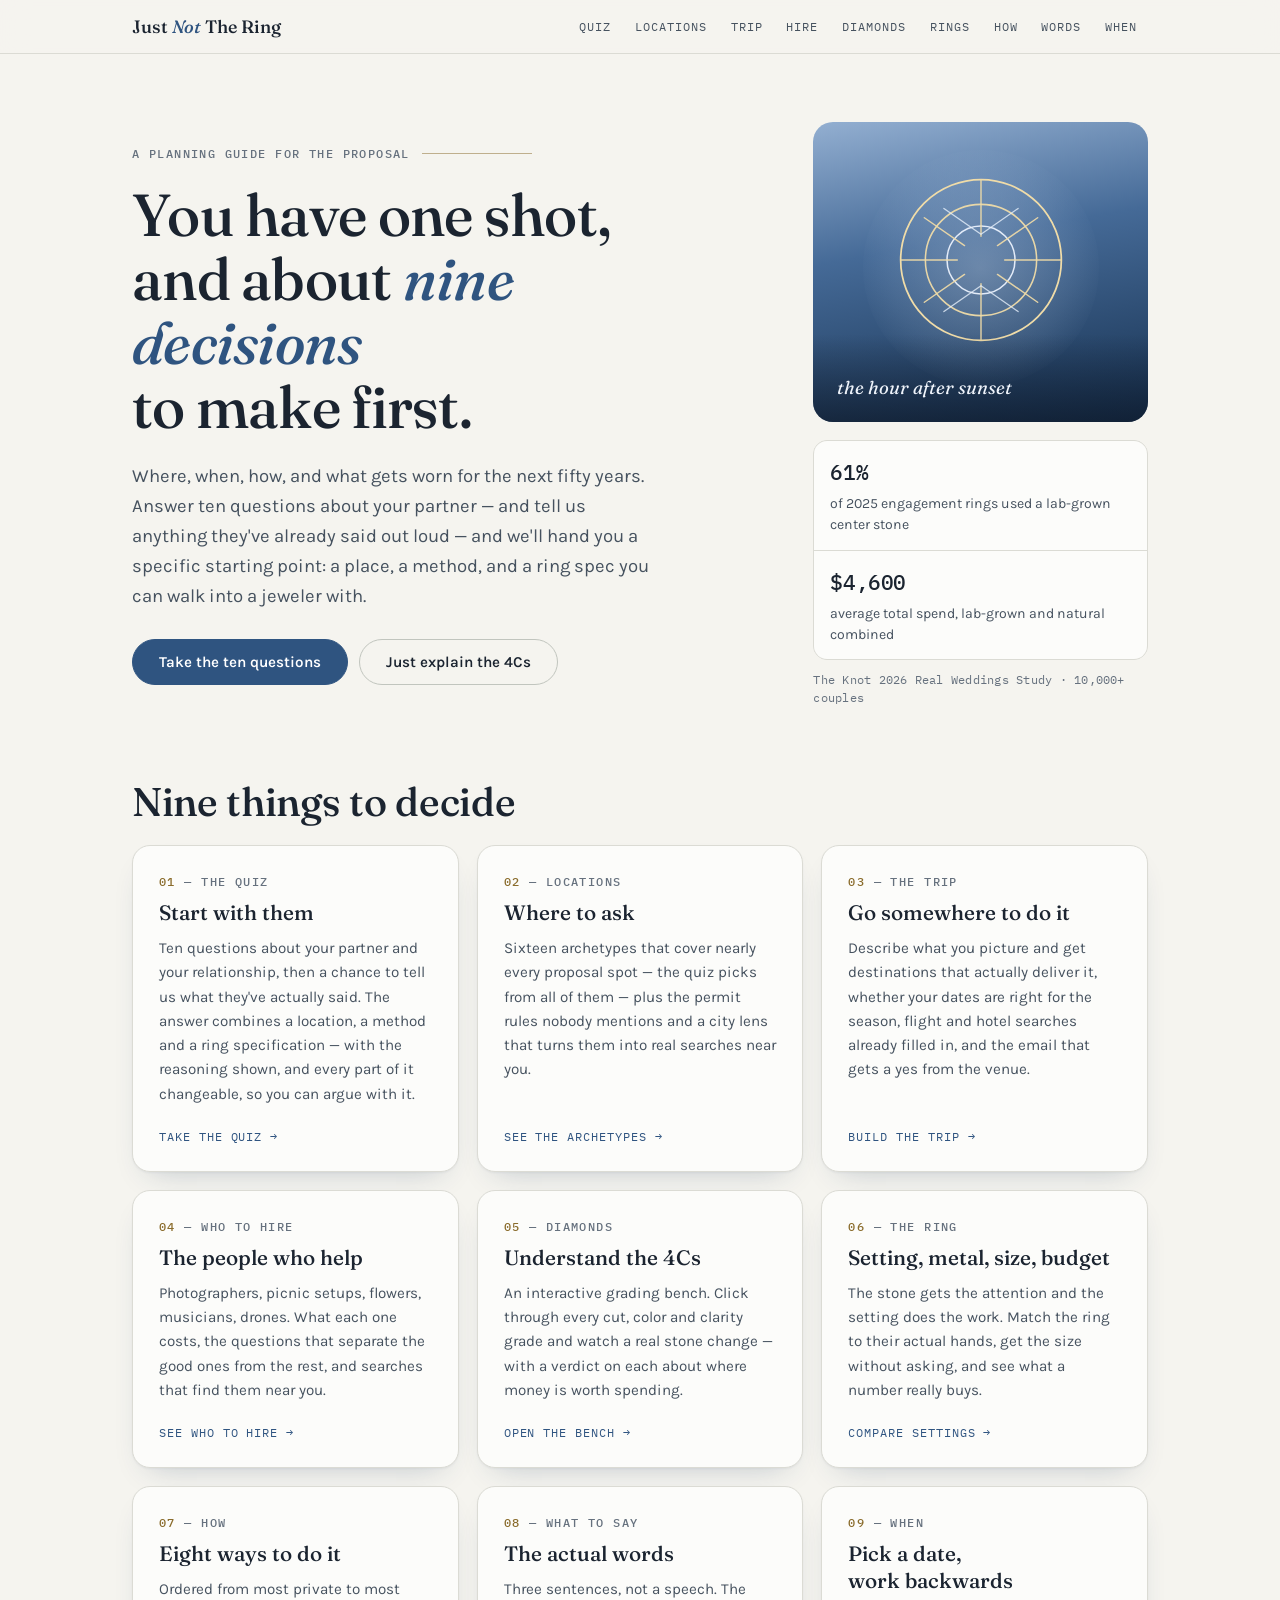
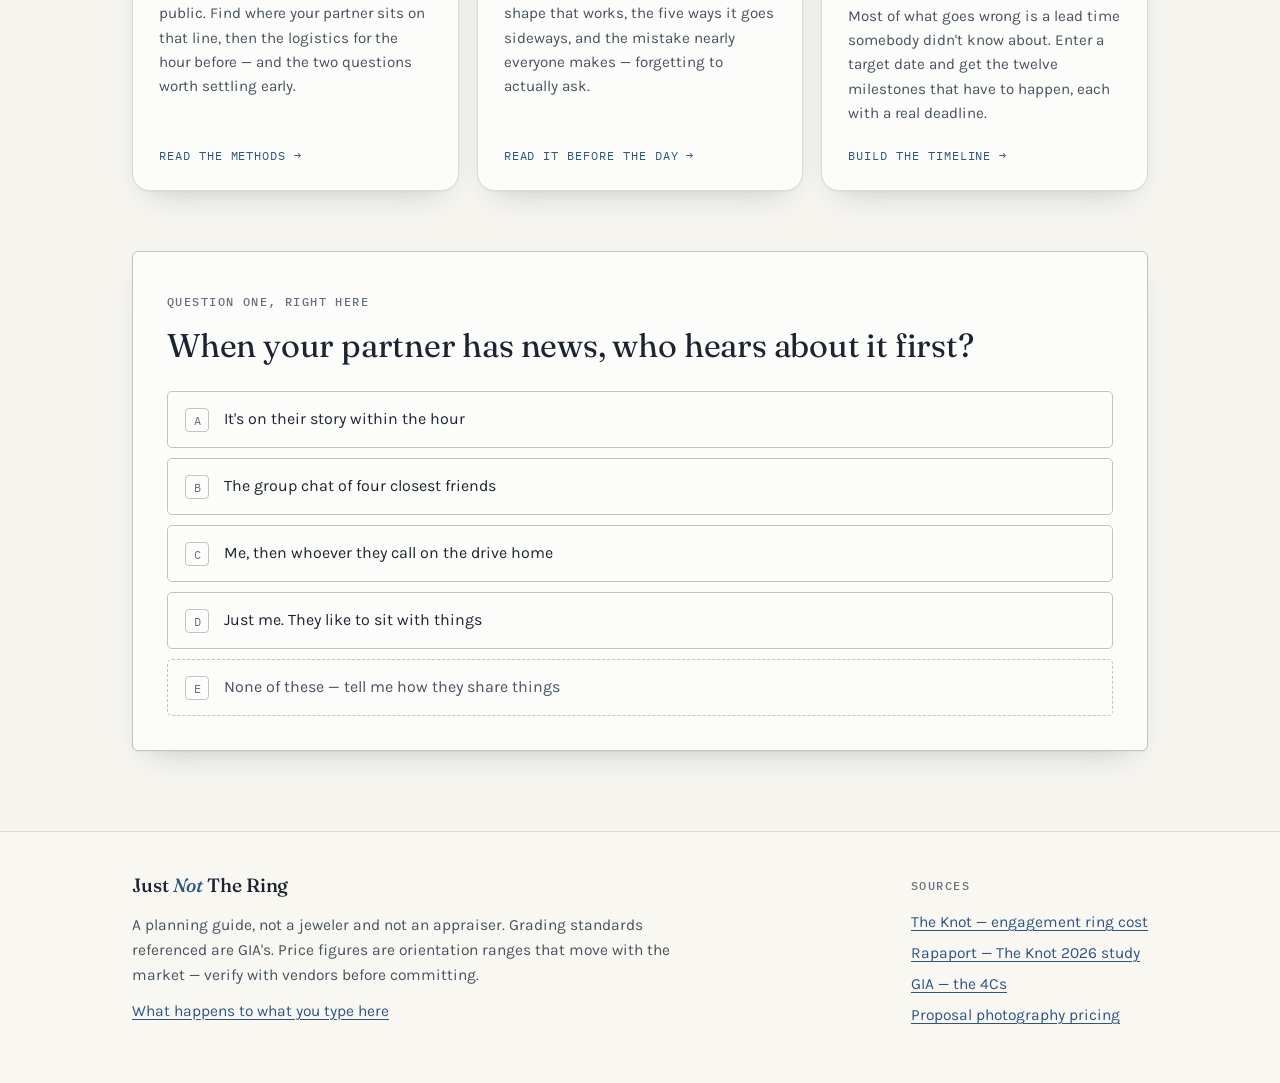
==== public/index.html @ 8a78bd2d "Stone picker: add a natural diamond, and group the three diamonds together Someone whose partner ask" ====
<!doctype html>
<html lang="en">
<head>
<meta charset="utf-8">
<meta name="viewport" content="width=device-width, initial-scale=1, viewport-fit=cover">
<meta name="description" content="A planning guide for the proposal: a relationship quiz that recommends a location, a method and a ring spec, plus interactive guides to the 4Cs, settings, budget and timing.">
<title>Just Not The Ring</title>
<link rel="preconnect" href="https://fonts.googleapis.com">
<link rel="preconnect" href="https://fonts.gstatic.com" crossorigin>
<link rel="stylesheet" href="https://fonts.googleapis.com/css2?family=Fraunces:ital,opsz,wght@0,9..144,400;0,9..144,500;0,9..144,600;1,9..144,400;1,9..144,500&family=Karla:wght@300;400;500;600;700&family=IBM+Plex+Mono:wght@400;500&display=swap">
<style>
/* ---- document reset (supplied by the host when embedded; explicit when self-hosted) ---- */
:root{
  color-scheme: light dark;
  padding-top: env(safe-area-inset-top, 0px);
  padding-bottom: env(safe-area-inset-bottom, 0px);
}
img{max-width:100%}

/* ============ TOKENS ============ */
:root{
  --bg:#F5F4EF;
  --surface:#FCFCFA;
  --surface-2:#F8F7F2;
  --surface-3:#E7E9E4;
  --ink:#1B2430;
  --ink-2:#46525F;
  --ink-3:#66717E;
  --line:#DBDBD4;
  --line-2:#C1C5BE;
  --accent:#2F5480;
  --accent-ink:#1E3A5F;
  --accent-deep:#1E3A5F;
  --accent-soft:#E5EBF3;
  --gold:#8A6C2C;
  --gold-soft:#F3EEE1;
  --good:#2F6B47;
  --warn:#7D5210;
  --crit:#8A2F2A;
  --shadow:0 1px 2px rgba(30,58,95,.05), 0 14px 30px -18px rgba(30,58,95,.30);
  --shadow-lift:0 2px 5px rgba(30,58,95,.07), 0 22px 46px -22px rgba(30,58,95,.38);
  --display:"Fraunces", Georgia, "Times New Roman", serif;
  --body:"Karla", "Helvetica Neue", Arial, sans-serif;
  --mono:"IBM Plex Mono", "SFMono-Regular", Menlo, monospace;
}
@media (prefers-color-scheme: dark){
  :root:not([data-theme="light"]){
    --bg:#101823;
    --surface:#18222F;
    --surface-2:#1E2937;
    --surface-3:#283545;
    --ink:#EDF2F8;
    --ink-2:#BAC7D6;
    --ink-3:#93A1B1;
    --line:#2C3949;
    --line-2:#3C4C5F;
    --accent:#8FB3DF;
    --accent-ink:#C6D8EF;
    --accent-deep:#A6C4E8;
    --accent-soft:#1B2A3A;
    --gold:#DCC07C;
    --gold-soft:#2A2617;
    --good:#7CC69C;
    --warn:#DCAE5F;
    --crit:#E68880;
    --shadow:0 1px 2px rgba(0,0,0,.45), 0 12px 30px -16px rgba(0,0,0,.75);
    --shadow-lift:0 2px 6px rgba(0,0,0,.5), 0 22px 50px -22px rgba(0,0,0,.85);
  }
}
:root[data-theme="dark"]{
  --bg:#101823;
  --surface:#18222F;
  --surface-2:#1E2937;
  --surface-3:#283545;
  --ink:#EDF2F8;
  --ink-2:#BAC7D6;
  --ink-3:#93A1B1;
  --line:#2C3949;
  --line-2:#3C4C5F;
  --accent:#8FB3DF;
  --accent-ink:#C6D8EF;
  --accent-deep:#A6C4E8;
  --accent-soft:#1B2A3A;
  --gold:#DCC07C;
  --gold-soft:#2A2617;
  --good:#7CC69C;
  --warn:#DCAE5F;
  --crit:#E68880;
  --shadow:0 1px 2px rgba(0,0,0,.45), 0 12px 30px -16px rgba(0,0,0,.75);
  --shadow-lift:0 2px 6px rgba(0,0,0,.5), 0 22px 50px -22px rgba(0,0,0,.85);
}

/* ============ BASE ============ */
*{box-sizing:border-box}
[hidden]{display:none!important}
body{
  background:var(--bg);color:var(--ink);
  font-family:var(--body);font-size:17px;line-height:1.65;margin:0;
  -webkit-font-smoothing:antialiased;
}
.wrap{max-width:1060px;margin-inline:auto;padding-inline:22px}

h1,h2,h3,h4{margin:0;text-wrap:balance;font-family:var(--display);font-weight:500;color:var(--ink)}
h1{font-size:clamp(2.3rem,5.6vw,3.7rem);line-height:1.08;letter-spacing:-.012em}
h2{font-size:clamp(1.8rem,3.8vw,2.5rem);line-height:1.14;letter-spacing:-.008em}
h3{font-size:clamp(1.2rem,2.2vw,1.42rem);line-height:1.28}
h4{font-family:var(--body);font-size:1.02rem;font-weight:600;line-height:1.4;letter-spacing:0}
p{margin:0}
a{color:var(--accent);text-underline-offset:3px}
:focus-visible{outline:2px solid var(--accent);outline-offset:3px;border-radius:3px}
b,strong{font-weight:600;color:var(--ink)}

.eyebrow{
  font-family:var(--mono);font-size:.74rem;text-transform:uppercase;
  letter-spacing:.12em;color:var(--ink-3);font-weight:500;
}
.eyebrow .n{color:var(--gold)}
.lede{font-size:1.16rem;color:var(--ink-2);line-height:1.62}
.small{font-size:.97rem;color:var(--ink-2);line-height:1.62}
.tiny{font-family:var(--mono);font-size:.75rem;color:var(--ink-3);letter-spacing:.02em;line-height:1.5}
.num{font-family:var(--mono);font-variant-numeric:tabular-nums}

/* ============ TOP BAR ============ */
#topbar{
  position:sticky;top:env(safe-area-inset-top,0px);z-index:50;
  background:color-mix(in srgb, var(--bg) 92%, transparent);
  backdrop-filter:blur(14px);border-bottom:1px solid var(--line);
}
.bar-inner{max-width:1060px;margin-inline:auto;padding:11px 22px;display:flex;align-items:center;gap:20px}
.mark{
  font-family:var(--display);font-size:1.12rem;font-weight:500;letter-spacing:-.005em;
  white-space:nowrap;text-decoration:none;color:var(--ink);background:none;border:0;
  cursor:pointer;padding:4px 0;flex:none;
}
.mark em{font-style:italic;color:var(--accent)}
.bar-nav{display:flex;gap:2px;margin-left:auto;min-width:0;overflow-x:auto;scrollbar-width:none;-webkit-overflow-scrolling:touch}
.bar-nav::-webkit-scrollbar{display:none}
.bar-nav button{
  font-family:var(--mono);font-size:.74rem;letter-spacing:.08em;text-transform:uppercase;
  color:var(--ink-2);background:none;border:0;cursor:pointer;padding:8px 11px;border-radius:4px;
  white-space:nowrap;
}
.bar-nav button:hover{color:var(--ink);background:var(--surface-3)}
.bar-nav button[aria-current="page"]{color:var(--accent);background:var(--accent-soft);font-weight:500}

.menu-btn{
  display:none;align-items:center;gap:9px;margin-left:auto;font:inherit;font-size:.9rem;font-weight:600;
  color:var(--ink);background:var(--surface);border:1px solid var(--line-2);border-radius:999px;
  padding:9px 16px;cursor:pointer;min-height:44px;
}
.menu-btn:hover{border-color:var(--accent);color:var(--accent-ink)}
.nav-panel{
  display:none;border-top:1px solid var(--line);background:var(--bg);
  padding:8px 14px 16px;max-width:1060px;margin-inline:auto;
}
.nav-panel button{
  display:flex;align-items:center;gap:14px;width:100%;min-height:50px;text-align:left;
  font:inherit;font-size:1.02rem;font-weight:500;color:var(--ink);background:none;border:0;
  border-bottom:1px solid var(--line);padding:6px 4px;cursor:pointer;
}
.nav-panel button:last-child{border-bottom:0}
.nav-panel button:hover{color:var(--accent-ink)}
.nav-panel button[aria-current="page"]{color:var(--accent)}
.nav-panel .np-n{font-family:var(--mono);font-size:.76rem;color:var(--gold);width:24px;flex:none}
@media (max-width:900px){
  .bar-nav{display:none}
  .menu-btn{display:inline-flex}
  .nav-panel{display:block}
}

/* ============ VIEWS ============ */
.view{padding-block:clamp(38px,6vw,68px) clamp(46px,7vw,80px);animation:fade .26s ease-out}
@keyframes fade{from{opacity:0;transform:translateY(6px)}to{opacity:1;transform:none}}
.view-head{max-width:64ch;margin-bottom:34px}
.view-head h2{margin-top:12px}
.view-head .lede{margin-top:16px}
.view-foot{
  margin-top:clamp(40px,6vw,64px);padding-top:26px;border-top:1px solid var(--line);
  display:flex;flex-wrap:wrap;gap:12px;align-items:center;
}
.view-foot .spacer{flex:1}

/* ============ BUTTONS ============ */
.btn{
  font-family:var(--body);font-size:.95rem;font-weight:600;
  padding:13px 26px;border-radius:999px;border:1px solid var(--accent);
  background:var(--accent);color:#fff;cursor:pointer;text-decoration:none;
  display:inline-flex;align-items:center;gap:9px;transition:background .15s,border-color .15s;
}
@media (prefers-color-scheme: dark){:root:not([data-theme="light"]) .btn:not(.ghost){color:#0E141B}}
:root[data-theme="dark"] .btn:not(.ghost){color:#0E141B}
.btn:hover{background:var(--accent-deep);border-color:var(--accent-deep)}
.btn.ghost{background:transparent;color:var(--ink);border-color:var(--line-2)}
.btn.ghost:hover{background:var(--surface);border-color:var(--ink-3)}
.btn[disabled]{opacity:.42;cursor:not-allowed}
.linkbtn{background:none;border:0;font:inherit;font-size:.95rem;color:var(--ink-3);cursor:pointer;padding:6px 2px}
.linkbtn:hover{color:var(--ink)}
.field{
  font:inherit;font-size:1rem;padding:12px 14px;border:1px solid var(--line-2);
  border-radius:4px;background:var(--surface);color:var(--ink);width:100%;
}
.field::placeholder{color:var(--ink-3)}

/* ============ HOME ============ */
.hero-grid{display:grid;grid-template-columns:1.3fr .7fr;gap:clamp(30px,5vw,60px);align-items:center}
.hero-kicker{display:flex;align-items:center;gap:12px;margin-bottom:20px}
.hero-kicker .rule{height:1px;flex:1;background:var(--gold);opacity:.5;max-width:110px}
h1 .it{font-style:italic;color:var(--accent)}
.hero-sub{margin-top:22px;max-width:48ch}
.hero-cta{display:flex;flex-wrap:wrap;gap:11px;margin-top:28px}
.skypanel{
  position:relative;height:300px;border-radius:20px;overflow:hidden;margin-bottom:18px;
  background:linear-gradient(170deg,#93AFD1 0%,#456A97 40%,#16304F 100%);
  display:flex;align-items:center;justify-content:center;
}
.skypanel svg{position:relative;width:206px;height:206px;margin-bottom:24px}
.skyglow{
  position:absolute;top:28px;left:50%;margin-left:-118px;width:236px;height:236px;border-radius:50%;
  background:radial-gradient(circle,rgba(238,245,255,.26) 0%,rgba(210,228,250,.09) 54%,rgba(210,228,250,0) 74%);
}
.skyveil{
  position:absolute;left:0;right:0;bottom:0;height:88px;
  background:linear-gradient(180deg,rgba(20,32,47,0) 0%,rgba(13,22,36,.58) 100%);
}
.skycap{
  position:absolute;left:24px;bottom:18px;font-family:var(--display);font-style:italic;
  font-size:1.16rem;color:#EEF3FA;
}
.stat-stack{display:grid;gap:1px;background:var(--line);border:1px solid var(--line);border-radius:14px;overflow:hidden}
.stat{background:var(--surface);padding:14px 16px}
.stat b{font-family:var(--mono);font-size:1.34rem;font-weight:500;display:block;letter-spacing:-.02em;color:var(--ink)}
.stat span{font-size:.88rem;color:var(--ink-2);line-height:1.5;display:block;margin-top:3px}

.index-grid{display:grid;grid-template-columns:repeat(auto-fit,minmax(266px,1fr));gap:18px}
.idx-card{
  background:var(--surface);padding:26px 26px 24px;text-align:left;border:1px solid var(--line);
  border-radius:18px;box-shadow:var(--shadow);font:inherit;
  color:var(--ink);cursor:pointer;display:flex;flex-direction:column;gap:9px;
  transition:background .15s;min-height:100%;
}
.idx-card:hover{background:var(--accent-soft)}
.idx-card h3{font-size:1.3rem}
.idx-card p{font-size:.95rem;color:var(--ink-2);line-height:1.6}
.idx-card .go{
  margin-top:auto;padding-top:12px;font-family:var(--mono);font-size:.74rem;
  letter-spacing:.08em;text-transform:uppercase;color:var(--accent);
}
.starter{margin-top:clamp(40px,6vw,60px);background:var(--surface);border:1px solid var(--line-2);border-radius:6px;box-shadow:var(--shadow);padding:clamp(24px,4vw,34px)}

/* ============ QUIZ ============ */
#quizpanel{background:var(--surface);border:1px solid var(--line-2);border-radius:18px;box-shadow:var(--shadow-lift);overflow:hidden}
.quiz-top{display:flex;align-items:center;gap:16px;padding:15px 24px;border-bottom:1px solid var(--line);background:var(--surface-2)}
.progress{flex:1;height:4px;background:var(--surface-3);border-radius:99px;overflow:hidden}
.progress i{display:block;height:100%;background:var(--accent);width:11%;transition:width .35s cubic-bezier(.2,.7,.3,1)}
.quiz-body{padding:clamp(26px,4vw,40px)}
.q-prompt{font-family:var(--display);font-size:clamp(1.5rem,3.2vw,2.05rem);line-height:1.2;letter-spacing:-.006em;color:var(--ink)}
.q-note{margin-top:11px;font-size:.97rem;color:var(--ink-3);line-height:1.55}
.opts{display:grid;gap:10px;margin-top:26px}
.opt{
  display:flex;gap:15px;align-items:flex-start;text-align:left;width:100%;
  background:var(--surface);border:1px solid var(--line-2);border-radius:5px;
  padding:15px 17px;cursor:pointer;font:inherit;font-size:1rem;color:var(--ink);
  transition:border-color .13s, background .13s;line-height:1.5;
}
.opt:hover{border-color:var(--accent);background:var(--accent-soft)}
.opt[aria-pressed="true"]{border-color:var(--accent);background:var(--accent-soft);box-shadow:inset 3px 0 0 var(--accent)}
.opt .key{
  font-family:var(--mono);font-size:.78rem;color:var(--ink-3);
  border:1px solid var(--line-2);border-radius:4px;width:24px;height:24px;
  display:grid;place-items:center;flex:none;line-height:1;margin-top:1px;
}
.opt[aria-pressed="true"] .key{border-color:var(--accent);color:var(--accent-ink);font-weight:500}
.quiz-foot{display:flex;align-items:center;gap:14px;margin-top:28px}
.quiz-foot .spacer{flex:1}
.opt-other{border-style:dashed;color:var(--ink-2)}
.opt-other[aria-pressed="true"]{border-style:solid;color:var(--ink)}
.own-wrap{margin-top:16px;padding:18px;border:1px solid var(--line);border-radius:5px;background:var(--surface-2)}
.own-wrap textarea{resize:vertical;min-height:76px;line-height:1.55;font-family:var(--body)}
.own-echo{margin-top:24px;border:1px solid var(--line);border-left:3px solid var(--accent);border-radius:0 6px 6px 0;padding:20px 24px;background:var(--surface-2)}
.own-echo blockquote{margin:14px 0 0;font-family:var(--display);font-size:1.1rem;line-height:1.5;color:var(--ink)}
.own-echo blockquote .oq{display:block;font-family:var(--mono);font-size:.72rem;letter-spacing:.06em;text-transform:uppercase;color:var(--ink-3);margin-bottom:5px}

.result-head{padding:clamp(26px,4vw,36px);background:linear-gradient(180deg,var(--accent-soft),transparent);border-bottom:1px solid var(--line)}
.rec-row{display:grid;grid-template-columns:repeat(3,1fr);gap:1px;background:var(--line);border-block:1px solid var(--line)}
.rec{background:var(--surface);padding:22px 24px}
.rec .eyebrow{display:block;margin-bottom:10px}
.rec h3{font-size:1.24rem;line-height:1.26}
.rec p{margin-top:10px;font-size:.95rem;color:var(--ink-2);line-height:1.58}
.spec-line{
  font-family:var(--mono);font-size:.88rem;line-height:1.8;background:var(--surface-2);
  border:1px solid var(--line-2);border-radius:5px;padding:15px 17px;margin-top:14px;
  color:var(--ink);overflow-x:auto;
}
.spec-line .tag{color:var(--gold);font-weight:500}
.moves{display:grid;gap:12px;margin:8px 0 0;padding:0;list-style:none}
.moves li{display:flex;gap:13px;font-size:.98rem;color:var(--ink-2);line-height:1.58}
.moves li::before{
  content:attr(data-n);font-family:var(--mono);font-size:.76rem;color:var(--accent-ink);
  background:var(--accent-soft);border-radius:4px;width:23px;height:23px;flex:none;
  display:grid;place-items:center;margin-top:3px;font-weight:500;
}
.share{margin-top:26px;border:1px solid var(--line);border-radius:14px;background:var(--surface-2);padding:20px 22px}
.share-row{display:grid;grid-template-columns:1fr auto;gap:10px;margin-top:13px}
.share-row input{font-family:var(--mono);font-size:.84rem}
.mailrow{margin-top:20px;padding-top:18px;border-top:1px solid var(--line)}
.mailrow input[type=email]{font-family:var(--body);font-size:.97rem}
.optin{display:flex;gap:10px;align-items:flex-start;margin-top:13px;font-size:.92rem;line-height:1.5;color:var(--ink-2);cursor:pointer}
.optin input{margin-top:3px;width:17px;height:17px;flex:none;accent-color:var(--accent)}
/* #planMsg is the standing disclosure and must never be overwritten — a visitor
   who mistypes their address still needs to see what sending does. Transient
   status goes in #planStatus, which collapses when empty. */
#planStatus{margin-top:9px;font-weight:500}
#planStatus:empty{display:none}
#planStatus.ok{color:var(--good)}
#planStatus.bad{color:var(--crit)}
@media (max-width:640px){.share-row{grid-template-columns:1fr}}

/* The adjuster on the result, and the "what they have said" step. Both exist
   because the recommendation is a second opinion — it has to be correctable
   in place, and it has to be overrulable by something the partner said. */
.adjust{margin-top:26px;border:1px solid var(--line-2);border-radius:14px;background:var(--surface-2);padding:20px 22px}
.adjust-row{display:grid;grid-template-columns:repeat(3,1fr);gap:13px;margin-top:15px}
.adjust-row label{display:flex;flex-direction:column;gap:6px;min-width:0}
.adjust-row select{font-size:.94rem;padding:10px 12px;cursor:pointer}
@media (max-width:760px){.adjust-row{grid-template-columns:1fr}}
.said-wrap{display:grid;gap:20px;margin-top:24px}
.said-group .eyebrow{display:block;margin-bottom:11px}
.said-list{display:grid;gap:2px}
.said-item{display:flex;gap:13px;align-items:flex-start;padding:11px 13px;border:1px solid transparent;
  border-radius:5px;cursor:pointer;font-size:1rem;line-height:1.5;color:var(--ink)}
.said-item:hover{background:var(--surface-2);border-color:var(--line)}
.said-item input{margin-top:4px;width:18px;height:18px;flex:none;accent-color:var(--accent);cursor:pointer}
.said-item:has(input:checked){background:var(--accent-soft);border-color:var(--accent)}
.said-pick{margin:4px 0 10px 44px}
.watch{border-left:3px solid var(--warn);padding-left:15px;font-size:.97rem;color:var(--ink-2);line-height:1.6}
.note-good{border-left:3px solid var(--good);padding-left:15px;font-size:.97rem;color:var(--ink-2);line-height:1.6}

/* ============ SHARED BLOCKS ============ */
.card{background:var(--surface);border:1px solid var(--line);border-radius:16px;min-width:0}
.grid{display:grid;gap:15px}
.grid>*{min-width:0}
.tablewrap{max-width:100%}
.g2{grid-template-columns:repeat(2,1fr)}
.g3{grid-template-columns:repeat(3,1fr)}

.chip{
  font-family:var(--mono);font-size:.7rem;letter-spacing:.05em;text-transform:uppercase;
  border:1px solid var(--line-2);color:var(--ink-3);border-radius:99px;padding:4px 10px;
}
.chip.on{border-color:var(--accent);color:var(--accent-ink);background:var(--accent-soft)}
.chip.gold{border-color:var(--gold);color:var(--gold);background:var(--gold-soft)}
.meta{display:flex;flex-wrap:wrap;gap:7px}

.callout{
  border:1px solid var(--line);border-left:3px solid var(--gold);background:var(--surface);
  border-radius:0 6px 6px 0;padding:20px 24px;margin-top:24px;
}
.callout .eyebrow{color:var(--gold);display:block;margin-bottom:9px}
.callout p{font-size:.99rem;color:var(--ink-2);line-height:1.64}
.callout p + p{margin-top:11px}

.tablewrap{overflow-x:auto;border:1px solid var(--line);border-radius:14px;background:var(--surface)}
table{border-collapse:collapse;width:100%;min-width:580px;font-size:.97rem}
th,td{text-align:left;padding:14px 17px;border-bottom:1px solid var(--line);vertical-align:top;line-height:1.55}
thead th{font-family:var(--mono);font-size:.74rem;text-transform:uppercase;letter-spacing:.08em;color:var(--ink-3);font-weight:500;background:var(--surface-2)}
tbody tr:last-child td{border-bottom:0}
td:first-child{font-weight:600;color:var(--ink)}
td{color:var(--ink-2)}
.mohs{font-family:var(--mono);font-variant-numeric:tabular-nums;color:var(--ink)}

/* ============ LOCATIONS ============ */
.loc-grid{display:grid;grid-template-columns:repeat(auto-fit,minmax(262px,1fr));gap:1px;background:var(--line);border:1px solid var(--line);border-radius:16px;overflow:hidden}
.loc{background:var(--surface);padding:24px;display:flex;flex-direction:column;gap:10px}
.loc h4{font-family:var(--display);font-weight:500;font-size:1.26rem;line-height:1.24}
.loc p{font-size:.95rem;color:var(--ink-2);line-height:1.6}
.loc .meta{margin-top:auto;padding-top:12px}

.lens{display:grid;grid-template-columns:1fr auto;gap:11px;max-width:540px}
.lensmodes{display:flex;flex-wrap:wrap;gap:8px;margin-top:14px}
.modechip{
  font-family:var(--mono);font-size:.74rem;letter-spacing:.04em;background:var(--surface);
  border:1px solid var(--line-2);color:var(--ink-2);border-radius:99px;padding:7px 14px;cursor:pointer;
  transition:border-color .13s,background .13s,color .13s;
}
.modechip:hover{border-color:var(--accent);color:var(--ink)}
.modechip[aria-pressed="true"]{border-color:var(--accent);background:var(--accent-soft);color:var(--accent-ink);font-weight:500}
.lenslinks{display:flex;flex-wrap:wrap;gap:9px;margin-top:14px}
.lenslink{
  font-size:.94rem;text-decoration:none;color:var(--ink);background:var(--surface);
  border:1px solid var(--line-2);border-radius:99px;padding:8px 15px;
  display:inline-flex;align-items:center;gap:8px;transition:border-color .13s,background .13s;
}
.lenslink:hover{border-color:var(--accent);background:var(--accent-soft);color:var(--accent-ink)}

/* ============ TRIP ============ */
.brief-grid{display:grid;grid-template-columns:repeat(4,1fr);gap:14px;margin-top:16px}
.bf{display:flex;flex-direction:column;gap:7px;min-width:0}
.bf-wide{grid-column:span 4}
.bf label{font-family:var(--mono);font-size:.74rem;text-transform:uppercase;letter-spacing:.07em;color:var(--ink-3)}
.bf .opt-note{text-transform:none;letter-spacing:0;color:var(--ink-3);opacity:.8}
select.field{appearance:none;background-image:linear-gradient(45deg,transparent 50%,var(--ink-3) 50%),linear-gradient(135deg,var(--ink-3) 50%,transparent 50%);background-position:calc(100% - 17px) 50%,calc(100% - 12px) 50%;background-size:5px 5px,5px 5px;background-repeat:no-repeat;padding-right:36px}

.linkset{display:grid;gap:1px;background:var(--line);border:1px solid var(--line);border-radius:6px;overflow:hidden;margin-top:20px}
.linkrow{background:var(--surface);padding:18px 20px;display:grid;grid-template-columns:148px 1fr;gap:16px;align-items:start}
.linkrow .lr-label{font-family:var(--mono);font-size:.76rem;text-transform:uppercase;letter-spacing:.06em;color:var(--ink-3);padding-top:8px}
.linkrow .lr-links{display:flex;flex-wrap:wrap;gap:8px}

.dest{background:var(--surface);border:1px solid var(--line);border-radius:6px;padding:24px;margin-top:15px}
.dest-top{display:flex;flex-wrap:wrap;align-items:baseline;gap:12px}
.dest-top h4{font-family:var(--display);font-weight:500;font-size:1.44rem}
.dest-top .code{font-family:var(--mono);font-size:.78rem;color:var(--ink-3);border:1px solid var(--line-2);border-radius:4px;padding:2px 8px}
.dest p{font-size:.97rem;color:var(--ink-2);line-height:1.62;margin-top:10px}
.dest .season{margin-top:14px;padding:13px 16px;border-radius:5px;background:var(--surface-2);border:1px solid var(--line);font-size:.94rem;color:var(--ink-2);line-height:1.55}
.dest .season b{display:block;font-family:var(--mono);font-size:.72rem;text-transform:uppercase;letter-spacing:.07em;color:var(--ink-3);margin-bottom:4px;font-weight:500}
.dest .spot{margin-top:14px;border-left:3px solid var(--accent);padding-left:15px}
.dest .spot .lbl{font-family:var(--mono);font-size:.72rem;text-transform:uppercase;letter-spacing:.07em;color:var(--accent-ink);display:block;margin-bottom:4px}
.dest .lr-links{display:flex;flex-wrap:wrap;gap:8px;margin-top:16px}

.note-out{margin-top:20px;border:1px solid var(--line-2);border-radius:6px;background:var(--surface);padding:20px}
.note-head{display:flex;flex-wrap:wrap;gap:12px;align-items:center;justify-content:space-between;margin-bottom:12px}
.note-body{font-family:var(--mono);font-size:.86rem;line-height:1.7;resize:vertical;min-height:300px}

.thinking{display:inline-flex;align-items:center;gap:9px;color:var(--ink-3)}
.thinking i{width:6px;height:6px;border-radius:50%;background:var(--accent);animation:pulse 1.1s ease-in-out infinite}
@keyframes pulse{0%,100%{opacity:.25}50%{opacity:1}}

@media (max-width:760px){
  .brief-grid{grid-template-columns:repeat(2,1fr)}
  .bf-wide{grid-column:span 2}
  .linkrow{grid-template-columns:1fr;gap:10px}
  .linkrow .lr-label{padding-top:0}
}

/* ============ DIAMOND BENCH ============ */
.bench{display:grid;grid-template-columns:minmax(0,310px) minmax(0,1fr);gap:1px;background:var(--line);border:1px solid var(--line);border-radius:16px;overflow:hidden}
.stage{background:var(--surface-2);padding:26px 22px;display:flex;flex-direction:column;align-items:center;gap:18px}
.stage-art{width:100%;max-width:224px;aspect-ratio:1;display:grid;place-items:center}
.stage-art svg{width:100%;height:100%}
.report{width:100%;font-family:var(--mono);font-size:.84rem;line-height:2;border-top:1px solid var(--line);padding-top:14px;margin:0}
.report div{display:flex;justify-content:space-between;gap:12px}
.report dt{color:var(--ink-3)}
.report dd{margin:0;color:var(--ink);font-variant-numeric:tabular-nums;font-weight:500}
.bench-main{background:var(--surface);min-width:0}
.tabs{display:flex;border-bottom:1px solid var(--line);overflow-x:auto;scrollbar-width:none}
.tabs::-webkit-scrollbar{display:none}
.tab{
  font-family:var(--mono);font-size:.78rem;letter-spacing:.09em;text-transform:uppercase;
  background:none;border:0;border-bottom:2px solid transparent;color:var(--ink-3);
  padding:16px 19px;cursor:pointer;white-space:nowrap;
}
.tab:hover{color:var(--ink)}
.tab[aria-selected="true"]{color:var(--accent);border-bottom-color:var(--accent);font-weight:500}
.tabpanel{padding:clamp(22px,3vw,30px)}
.tabpanel h3{margin-bottom:12px}
.scale{display:flex;gap:3px;margin:20px 0 7px;overflow-x:auto;padding-bottom:6px}
.step{
  flex:1;min-width:52px;border:1px solid var(--line-2);border-radius:4px;padding:9px 4px;
  cursor:pointer;background:var(--surface-2);text-align:center;font:inherit;color:var(--ink);
  transition:border-color .13s;
}
.step:hover{border-color:var(--accent)}
.step[aria-pressed="true"]{border-color:var(--accent);border-width:2px;padding:8px 3px;background:var(--accent-soft)}
.step .glabel{font-family:var(--mono);font-size:.8rem;font-weight:500;display:block}
.step .gsw{height:24px;border-radius:3px;margin-bottom:7px;border:1px solid var(--line-2)}
.scale-legend{display:flex;justify-content:space-between;font-family:var(--mono);font-size:.72rem;color:var(--ink-3);letter-spacing:.05em;text-transform:uppercase}
.detail{margin-top:20px;border:1px solid var(--line);border-radius:5px;background:var(--surface-2);padding:20px 22px}
.detail .eyebrow{display:block;margin-bottom:7px}
.detail h4{font-family:var(--display);font-weight:500;font-size:1.32rem;margin-bottom:9px}
.detail p{font-size:.99rem;color:var(--ink-2);line-height:1.62}
.verdict{
  display:inline-flex;align-items:center;font-family:var(--mono);font-size:.74rem;
  text-transform:uppercase;letter-spacing:.07em;border-radius:99px;padding:5px 12px;margin-top:14px;font-weight:500;
}
.verdict.buy{background:color-mix(in srgb,var(--good) 16%,transparent);color:var(--good)}
.verdict.care{background:color-mix(in srgb,var(--warn) 18%,transparent);color:var(--warn)}
.verdict.skip{background:color-mix(in srgb,var(--crit) 15%,transparent);color:var(--crit)}
.slider{width:100%;accent-color:var(--accent);margin-top:8px}
.sliderrow{display:flex;align-items:baseline;gap:14px;margin-top:20px;flex-wrap:wrap}
.sliderrow .big{font-family:var(--mono);font-size:1.7rem;letter-spacing:-.02em;color:var(--ink)}

.facts{display:grid;gap:1px;background:var(--line);border:1px solid var(--line);border-radius:5px;overflow:hidden;margin-top:20px}
.fact{background:var(--surface);padding:16px 18px;display:grid;grid-template-columns:140px 1fr;gap:16px;font-size:.97rem}
.fact dt{font-family:var(--mono);font-size:.76rem;text-transform:uppercase;letter-spacing:.06em;color:var(--ink-3);padding-top:3px}
.fact dd{margin:0;color:var(--ink-2);line-height:1.6}

.shapes{display:grid;grid-template-columns:repeat(auto-fit,minmax(126px,1fr));gap:1px;background:var(--line);border:1px solid var(--line);border-radius:16px;overflow:hidden}
.shape{background:var(--surface);padding:17px 12px;text-align:center;cursor:pointer;border:0;font:inherit;color:var(--ink);transition:background .13s}
.shape:hover{background:var(--accent-soft)}
.shape[aria-pressed="true"]{background:var(--accent-soft);box-shadow:inset 0 -3px 0 var(--accent)}
.shape svg{width:54px;height:54px;display:block;margin:0 auto 9px}
.shape b{font-weight:600;font-size:.92rem;display:block}
.shape span{font-family:var(--mono);font-size:.7rem;color:var(--ink-3);letter-spacing:.03em}

/* ============ HOW ============ */
.how-list{display:grid;gap:1px;background:var(--line);border:1px solid var(--line);border-radius:16px;overflow:hidden}
.how{background:var(--surface);padding:22px 24px;display:grid;grid-template-columns:auto 1fr;gap:20px;align-items:start}
.how .idx{font-family:var(--mono);font-size:.82rem;color:var(--gold);padding-top:5px;font-weight:500}
.how h4{font-family:var(--display);font-weight:500;font-size:1.26rem;margin-bottom:8px}
.how p{font-size:.97rem;color:var(--ink-2);line-height:1.62}
.how .meta{margin-top:12px}

/* ============ TIMELINE ============ */
.tl{list-style:none;padding:0;margin:24px 0 0;position:relative}
.tl::before{content:"";position:absolute;left:8px;top:10px;bottom:10px;width:1px;background:var(--line-2)}
.tl li{position:relative;padding-left:36px;padding-bottom:22px}
.tl li:last-child{padding-bottom:0}
.tl .dot{position:absolute;left:0;top:6px;width:17px;height:17px;border-radius:50%;background:var(--surface);border:2px solid var(--line-2)}
.tl li.due .dot{border-color:var(--accent);background:var(--accent)}
.tl li.past .dot{border-color:var(--crit);background:var(--surface)}
.tl .when{font-family:var(--mono);font-size:.76rem;letter-spacing:.04em;color:var(--ink-3);text-transform:uppercase}
.tl li.past .when{color:var(--crit)}
.tl h4{margin:4px 0 5px;font-size:1.04rem}
.tl p{font-size:.95rem;color:var(--ink-2);line-height:1.58}

/* ============ BUDGET ============ */
.budget-out{display:grid;grid-template-columns:repeat(2,1fr);gap:1px;background:var(--line);border:1px solid var(--line);border-radius:14px;overflow:hidden;margin-top:20px}
.bcol{background:var(--surface);padding:20px}
.bcol .eyebrow{display:block;margin-bottom:11px}
.bcol .big{font-family:var(--mono);font-size:1.5rem;letter-spacing:-.02em;display:block;color:var(--ink)}
.bcol p{font-size:.93rem;color:var(--ink-2);margin-top:9px;line-height:1.55}
.alloc{display:flex;height:10px;border-radius:99px;overflow:hidden;margin-top:20px;border:1px solid var(--line)}
.alloc i{display:block;height:100%}
.alloc-key{display:flex;flex-wrap:wrap;gap:18px;margin-top:11px;font-size:.88rem;color:var(--ink-2)}
.alloc-key span{display:inline-flex;align-items:center;gap:8px}
.alloc-key b{width:10px;height:10px;border-radius:3px;display:inline-block}

footer{border-top:1px solid var(--line);padding-block:38px 52px;background:var(--surface-2)}
.foot-grid{display:flex;flex-wrap:wrap;gap:28px;align-items:flex-start;justify-content:space-between}

@media (max-width:900px){
  .hero-grid{grid-template-columns:1fr}
  .bench{grid-template-columns:1fr}
  .rec-row{grid-template-columns:1fr}

  /* Stacked, the stone used to sit far above the controls: you tapped a colour grade and
     the thing that changed was off-screen. The stage becomes a compact sticky header so
     the stone stays in view while you work the scales. These rules must live here, after
     the base .stage rule, or source order overrides them. */
  .bench{overflow:visible}
  .stage{
    position:sticky;top:calc(58px + env(safe-area-inset-top,0px));z-index:20;
    flex-direction:row;align-items:center;gap:14px;
    padding:10px 14px;border-radius:16px 16px 0 0;
    border-bottom:1px solid var(--line-2);box-shadow:0 12px 20px -18px rgba(30,58,95,.55);
  }
  .stage-art{width:92px;max-width:92px;flex:none;aspect-ratio:1}
  .stage .tiny{display:none}
  .report{
    border-top:0;padding-top:0;margin:0;flex:1;min-width:0;
    display:flex;flex-wrap:wrap;gap:0 12px;font-size:.72rem;line-height:1.5;
  }
  .report div{display:flex;gap:5px;justify-content:flex-start}
  .bench-main{border-radius:0 0 16px 16px}
  html{scroll-padding-top:200px}
}
@media (max-width:640px){
  body{font-size:16.5px}
  .g2,.g3{grid-template-columns:1fr}
  .budget-out{grid-template-columns:1fr}
  .fact{grid-template-columns:1fr;gap:5px}
  .how{grid-template-columns:1fr;gap:7px}
  .lens{grid-template-columns:1fr}
}
@media (prefers-reduced-motion:reduce){
  *{animation-duration:.01ms!important;transition-duration:.01ms!important}
}
</style>
</head>
<body>

<header id="topbar">
  <div class="bar-inner">
    <button class="mark" data-go="home">Just <em>Not</em> The Ring</button>
    <nav class="bar-nav" aria-label="Sections">
      <button data-go="quiz">Quiz</button>
      <button data-go="locations">Locations</button>
      <button data-go="trip">Trip</button>
      <button data-go="hire">Hire</button>
      <button data-go="diamonds">Diamonds</button>
      <button data-go="rings">Rings</button>
      <button data-go="how">How</button>
      <button data-go="words">Words</button>
      <button data-go="when">When</button>
    </nav>
    <button class="menu-btn" id="menuBtn" type="button" aria-expanded="false" aria-controls="navPanel">
      <svg id="menuOpen" width="18" height="18" viewBox="0 0 24 24" fill="none" stroke="currentColor" stroke-width="2" stroke-linecap="round" aria-hidden="true"><path d="M3 6h18M3 12h18M3 18h18"></path></svg>
      <svg id="menuClose" width="18" height="18" viewBox="0 0 24 24" fill="none" stroke="currentColor" stroke-width="2" stroke-linecap="round" aria-hidden="true" hidden><path d="M5 5l14 14M19 5L5 19"></path></svg>
      <span>Menu</span>
    </button>
  </div>
  <nav class="nav-panel" id="navPanel" aria-label="All sections" hidden>
    <button data-go="quiz"><span class="np-n">01</span>The quiz</button>
    <button data-go="locations"><span class="np-n">02</span>Locations</button>
    <button data-go="trip"><span class="np-n">03</span>The trip</button>
    <button data-go="hire"><span class="np-n">04</span>Who to hire</button>
    <button data-go="diamonds"><span class="np-n">05</span>Diamonds</button>
    <button data-go="rings"><span class="np-n">06</span>The ring</button>
    <button data-go="how"><span class="np-n">07</span>How</button>
    <button data-go="words"><span class="np-n">08</span>What to say</button>
    <button data-go="when"><span class="np-n">09</span>When</button>
  </nav>
</header>

<main>

<!-- ======================= HOME ======================= -->
<section class="view" id="view-home">
  <div class="wrap">
    <div class="hero-grid">
      <div>
        <div class="hero-kicker">
          <span class="eyebrow">A planning guide for the proposal</span>
          <span class="rule"></span>
        </div>
        <h1>You have one shot,<br>and about <span class="it">nine decisions</span><br>to make first.</h1>
        <p class="lede hero-sub">Where, when, how, and what gets worn for the next fifty years. Answer ten questions about your partner — and tell us anything they've already said out loud — and we'll hand you a specific starting point: a place, a method, and a ring spec you can walk into a jeweler with.</p>
        <div class="hero-cta">
          <button class="btn" data-go="quiz">Take the ten questions</button>
          <button class="btn ghost" data-go="diamonds">Just explain the 4Cs</button>
        </div>
      </div>
      <aside>
        <div class="skypanel" role="img" aria-label="A diamond drawn in gold against a blue-hour sky">
          <span class="skyglow"></span>
          <svg viewBox="0 0 200 200" fill="none" aria-hidden="true">
            <circle cx="100" cy="100" r="78" stroke="#F0DCA8" stroke-width="1.7"></circle>
            <circle cx="100" cy="100" r="54" stroke="#F0DCA8" stroke-width="1.5" stroke-opacity="0.95"></circle>
            <circle cx="100" cy="100" r="33" stroke="#EAF2FD" stroke-width="1.5" stroke-opacity="0.95"></circle>
            <path d="M100 22v55M155 59l-39 27M178 100h-55M155 141l-39-27M100 178v-55M45 141l39-27M22 100h55M45 59l39 27" stroke="#F0DCA8" stroke-width="1.4" stroke-opacity="0.92" stroke-linecap="round"></path>
            <path d="M64 50l36 25 36-25M64 150l36-25 36 25" stroke="#EAF2FD" stroke-width="1.3" stroke-opacity="0.78" stroke-linecap="round"></path>
          </svg>
          <span class="skyveil"></span>
          <span class="skycap">the hour after sunset</span>
        </div>
        <div class="stat-stack">
          <div class="stat"><b>61%</b><span>of 2025 engagement rings used a lab-grown center stone</span></div>
          <div class="stat"><b>$4,600</b><span>average total spend, lab-grown and natural combined</span></div>
        </div>
        <p class="tiny" style="margin-top:11px">The Knot 2026 Real Weddings Study · 10,000+ couples</p>
      </aside>
    </div>

    <h2 style="margin:clamp(44px,7vw,72px) 0 20px">Nine things to decide</h2>
    <div class="index-grid">
      <button class="idx-card" data-go="quiz">
        <span class="eyebrow"><span class="n">01</span> — The quiz</span>
        <h3>Start with them</h3>
        <p>Ten questions about your partner and your relationship, then a chance to tell us what they've actually said. The answer combines a location, a method and a ring specification — with the reasoning shown, and every part of it changeable, so you can argue with it.</p>
        <span class="go">Take the quiz →</span>
      </button>
      <button class="idx-card" data-go="locations">
        <span class="eyebrow"><span class="n">02</span> — Locations</span>
        <h3>Where to ask</h3>
        <p>Sixteen archetypes that cover nearly every proposal spot — the quiz picks from all of them — plus the permit rules nobody mentions and a city lens that turns them into real searches near you.</p>
        <span class="go">See the archetypes →</span>
      </button>
      <button class="idx-card" data-go="trip">
        <span class="eyebrow"><span class="n">03</span> — The trip</span>
        <h3>Go somewhere to do it</h3>
        <p>Describe what you picture and get destinations that actually deliver it, whether your dates are right for the season, flight and hotel searches already filled in, and the email that gets a yes from the venue.</p>
        <span class="go">Build the trip →</span>
      </button>
      <button class="idx-card" data-go="hire">
        <span class="eyebrow"><span class="n">04</span> — Who to hire</span>
        <h3>The people who help</h3>
        <p>Photographers, picnic setups, flowers, musicians, drones. What each one costs, the questions that separate the good ones from the rest, and searches that find them near you.</p>
        <span class="go">See who to hire →</span>
      </button>
      <button class="idx-card" data-go="diamonds">
        <span class="eyebrow"><span class="n">05</span> — Diamonds</span>
        <h3>Understand the 4Cs</h3>
        <p>An interactive grading bench. Click through every cut, color and clarity grade and watch a real stone change — with a verdict on each about where money is worth spending.</p>
        <span class="go">Open the bench →</span>
      </button>
      <button class="idx-card" data-go="rings">
        <span class="eyebrow"><span class="n">06</span> — The ring</span>
        <h3>Setting, metal, size, budget</h3>
        <p>The stone gets the attention and the setting does the work. Match the ring to their actual hands, get the size without asking, and see what a number really buys.</p>
        <span class="go">Compare settings →</span>
      </button>
      <button class="idx-card" data-go="how">
        <span class="eyebrow"><span class="n">07</span> — How</span>
        <h3>Eight ways to do it</h3>
        <p>Ordered from most private to most public. Find where your partner sits on that line, then the logistics for the hour before — and the two questions worth settling early.</p>
        <span class="go">Read the methods →</span>
      </button>
      <button class="idx-card" data-go="words">
        <span class="eyebrow"><span class="n">08</span> — What to say</span>
        <h3>The actual words</h3>
        <p>Three sentences, not a speech. The shape that works, the five ways it goes sideways, and the mistake nearly everyone makes — forgetting to actually ask.</p>
        <span class="go">Read it before the day →</span>
      </button>
      <button class="idx-card" data-go="when">
        <span class="eyebrow"><span class="n">09</span> — When</span>
        <h3>Pick a date, work backwards</h3>
        <p>Most of what goes wrong is a lead time somebody didn't know about. Enter a target date and get the twelve milestones that have to happen, each with a real deadline.</p>
        <span class="go">Build the timeline →</span>
      </button>
    </div>

    <div class="starter">
      <span class="eyebrow">Question one, right here</span>
      <p class="q-prompt" style="margin-top:12px">When your partner has news, who hears about it first?</p>
      <div class="opts" id="starterOpts"></div>
    </div>
  </div>
</section>

<!-- ======================= QUIZ ======================= -->
<section class="view" id="view-quiz" hidden>
  <div class="wrap">
    <div class="view-head">
      <span class="eyebrow"><span class="n">01</span> — The quiz</span>
      <h2>Ten questions about them, not you</h2>
      <p class="lede">Answer as your partner would, not as you'd like them to. The recommendation at the end combines a location archetype, a proposal method and a ring specification — and when the answer is close, it says so and names the runner-up. If it gets something wrong, you can change it on the spot and the rest of the plan moves with it.</p>
    </div>

    <div id="quizpanel">
      <div class="quiz-top" id="quizTop">
        <span class="eyebrow" id="qcount">Question 1 of 10</span>
        <div class="progress"><i id="qbar"></i></div>
      </div>
      <div class="quiz-body" id="quizStage"></div>
    </div>
  </div>
</section>

<!-- ======================= LOCATIONS ======================= -->
<section class="view" id="view-locations" hidden>
  <div class="wrap">
    <div class="view-head">
      <span class="eyebrow"><span class="n">02</span> — Locations</span>
      <h2>Sixteen archetypes, then your own map</h2>
      <p class="lede">Almost every proposal location is a version of one of these sixteen. The quiz recommends from exactly this list and ranks the rest behind it, so anything here can be the answer — find the one that sounds like your partner, then use the city lens to find the real version of it near you.</p>
    </div>

    <div class="loc-grid">
      <article class="loc">
        <h4>The overlook you have to earn</h4>
        <p>A summit, a bluff, a fire tower. The walk up does the work — by the time you're at the top you've been alone together for an hour and nobody is watching.</p>
        <div class="meta"><span class="chip">Private</span><span class="chip">Golden hour</span><span class="chip">Weather risk</span></div>
      </article>
      <article class="loc">
        <h4>The conservatory</h4>
        <p>Botanical gardens and glasshouses are the reliable choice: beautiful in any month, warm in February, and staff who have seen a hundred proposals and will help.</p>
        <div class="meta"><span class="chip">All-weather</span><span class="chip gold">Permit likely</span><span class="chip">Photo-friendly</span></div>
      </article>
      <article class="loc">
        <h4>Water's edge</h4>
        <p>Lake, coast, river walk, a harbor at dusk. Open sightlines make a hidden photographer easy and give you somewhere to walk afterwards while it sinks in.</p>
        <div class="meta"><span class="chip">Sunset-dependent</span><span class="chip">Wind</span></div>
      </article>
      <article class="loc">
        <h4>Rooftop or observation deck</h4>
        <p>City skyline, elevation, a drink in hand. Book a table or a private corner rather than trusting availability — most decks are loud and full at sunset.</p>
        <div class="meta"><span class="chip">Urban</span><span class="chip">Reservation</span><span class="chip">Loud</span></div>
      </article>
      <article class="loc">
        <h4>Where it started</h4>
        <p>The bar, the bench, the block you lived on. The place carries the meaning, so it doesn't have to be beautiful. This is the archetype people cry at.</p>
        <div class="meta"><span class="chip on">High meaning</span><span class="chip">Low cost</span></div>
      </article>
      <article class="loc">
        <h4>Home</h4>
        <p>Your kitchen, your living room, whoever else lives there underfoot. Deeply underrated for a private person: no audience, no travel, no outfit anxiety, and they can cry in peace.</p>
        <div class="meta"><span class="chip on">Most private</span><span class="chip">Hard to photograph</span></div>
      </article>
      <article class="loc">
        <h4>A trip they think is just a trip</h4>
        <p>Propose on day one or two, not the last night. Spend the rest of the trip engaged instead of spending the whole trip waiting, and let them tell people in their own time.</p>
        <div class="meta"><span class="chip">Destination</span><span class="chip gold">Carry-on only</span></div>
      </article>
      <article class="loc">
        <h4>The gathering</h4>
        <p>A holiday table, a birthday, a reunion where their people are already in one room. Only do this if being watched is genuinely fun for them. It cannot be undone.</p>
        <div class="meta"><span class="chip">Public</span><span class="chip">Family</span><span class="chip">Irreversible</span></div>
      </article>
    </div>

    <div class="callout">
      <span class="eyebrow">The practical layer nobody mentions</span>
      <p>Most botanical gardens, state parks, national parks and private estates require a photography permit if you bring a photographer, and several charge a proposal or event fee. Call two to four weeks ahead and ask specifically about "a proposal with a photographer" — staff usually have a standard answer and sometimes a preferred spot.</p>
      <p>Also check: sunset time for your exact date, whether the spot is in shadow an hour before sunset, parking, and whether the location closes seasonally. Have a rain plan you'd be equally happy with — not a worse version of the same plan.</p>
    </div>

    <h3 style="margin:44px 0 10px">When none of those are right</h3>
    <p class="small" style="max-width:64ch;margin-bottom:20px">The eight above cover most proposals, which is exactly why some people want none of them. The test for an unconventional location is not whether it's unusual — it's whether it's <em>specific to you two</em>. A laundromat is a great proposal spot if that's where you talked for three hours the night you met, and a bad one if you picked it to be different.</p>

    <div class="loc-grid">
      <article class="loc">
        <h4>The place with the in-joke</h4>
        <p>The gas station you broke down at. The bench where the seagull took their sandwich. The parking lot of a restaurant that's since closed. Nobody else would photograph it, which is the point — the story does all the work.</p>
        <div class="meta"><span class="chip on">Only means something to you</span></div>
      </article>
      <article class="loc">
        <h4>Where the hobby lives</h4>
        <p>The climbing gym, the pottery studio, the record shop, the chess club, the park at seven in the morning with the same six regulars. You propose inside the thing they've built a life around, and the regulars become witnesses.</p>
        <div class="meta"><span class="chip">Built-in audience</span><span class="chip">Ask the owner first</span></div>
      </article>
      <article class="loc">
        <h4>Inside the story</h4>
        <p>The town a book is set in, the diner from the film you've watched eleven times, the ground of the team somebody in their family handed down to them. Borrowed meaning, but borrowed from something they already love.</p>
        <div class="meta"><span class="chip">High effort</span><span class="chip">Travel likely</span></div>
      </article>
      <article class="loc">
        <h4>A game or a world you share</h4>
        <p>Inside the game you've played together for years, on the server you built, in the campaign you've run since 2019. Increasingly common and frequently mocked by people who weren't there. Do it in private, then do it again in person with the ring.</p>
        <div class="meta"><span class="chip">Two-stage</span><span class="chip on">Very personal</span></div>
      </article>
      <article class="loc">
        <h4>Mid-transit</h4>
        <p>On a train, on a ferry, in the car on a drive you've done a hundred times, on a plane at cruising altitude. Nowhere to escape to and nothing to do but talk. Ask flight or ferry crew first if you want any help at all.</p>
        <div class="meta"><span class="chip">Captive and calm</span><span class="chip gold">Crew permission</span></div>
      </article>
      <article class="loc">
        <h4>The aggressively unromantic</h4>
        <p>The hardware store aisle. The DMV queue. A Costco food court. Works only for the couple whose entire register is deadpan — and for them, it lands harder than any overlook. Know which kind you are before you commit.</p>
        <div class="meta"><span class="chip">Deadpan only</span><span class="chip">Zero cost</span></div>
      </article>
      <article class="loc">
        <h4>Around the animal</h4>
        <p>The shelter you got them from, the barn where they ride, the vet's parking lot after good news. Attaching the moment to the creature they'd do anything for is a shortcut straight past their composure.</p>
        <div class="meta"><span class="chip on">Emotionally unfair</span><span class="chip">In the best way</span></div>
      </article>
      <article class="loc">
        <h4>No location at all</h4>
        <p>Propose in bed on a Sunday morning before anyone has brushed their teeth. It is the least photogenic option available and the one a surprising number of people say they'd have chosen — because it's the version with no performance in it anywhere.</p>
        <div class="meta"><span class="chip on">Most private</span><span class="chip">No planning</span></div>
      </article>
    </div>

    <div style="margin-top:44px">
      <span class="eyebrow">The city lens</span>
      <h3 style="margin:12px 0 12px">Find the real version near you</h3>
      <p class="small" style="max-width:62ch;margin-bottom:20px">Type where you are. We'll turn the archetypes into actual searches for your area — the place types that consistently work, rather than a list of somebody else's favorite spots.</p>
      <div class="lens">
        <input class="field" id="cityInput" type="text" placeholder="City, neighborhood, or region" autocomplete="address-level2">
        <button class="btn" id="lensBtn" type="button">Show me</button>
      </div>
      <div class="lensmodes" id="lensModes" role="group" aria-label="What kind of place">
        <button class="modechip" type="button" data-mode="auto" aria-pressed="true">Match my quiz</button>
        <button class="modechip" type="button" data-mode="nature">Outdoors</button>
        <button class="modechip" type="button" data-mode="urban">City</button>
        <button class="modechip" type="button" data-mode="home">At home</button>
        <button class="modechip" type="button" data-mode="destination">Travel</button>
        <button class="modechip" type="button" data-mode="unconv">Unconventional</button>
      </div>
      <div id="lensOut"></div>
    </div>

    <div class="view-foot">
      <button class="btn ghost" data-go="home">← Home</button>
      <div class="spacer"></div>
      <button class="btn" data-go="trip">Next: The trip →</button>
    </div>
  </div>
</section>

<!-- ======================= TRIP ======================= -->
<section class="view" id="view-trip" hidden>
  <div class="wrap">
    <div class="view-head">
      <span class="eyebrow"><span class="n">03</span> — The trip</span>
      <h2>Say what you want to do. Get somewhere to do it.</h2>
      <p class="lede">Describe the thing you picture — a place, an activity, a feeling — and this builds the trip around it: where it actually happens, whether your dates are right for it, and the flight and hotel searches already filled in. Then it writes the email to the venue.</p>
    </div>

    <div class="card" style="padding:clamp(22px,3.5vw,30px)">
      <span class="eyebrow">The brief</span>
      <div class="brief-grid">
        <div class="bf bf-wide">
          <label for="tripWant">What do you want to do?</label>
          <input class="field" id="tripWant" type="text" placeholder="Hot air balloon at sunrise · see the northern lights · somewhere warm with good food">
        </div>
        <div class="bf bf-wide">
          <label for="tripWhere">Anywhere in mind? <span class="opt-note">optional</span></label>
          <input class="field" id="tripWhere" type="text" placeholder="Leave blank and we'll suggest somewhere">
        </div>
        <div class="bf">
          <label for="tripFrom">Leaving from</label>
          <input class="field" id="tripFrom" type="text" placeholder="City or airport" value="">
        </div>
        <div class="bf">
          <label for="tripOut">Out</label>
          <input class="field" id="tripOut" type="date">
        </div>
        <div class="bf">
          <label for="tripBack">Back</label>
          <input class="field" id="tripBack" type="date">
        </div>
        <div class="bf">
          <label for="tripBudget">Budget</label>
          <select class="field" id="tripBudget">
            <option value="lean">Keeping it lean</option>
            <option value="comfortable" selected>Comfortable</option>
            <option value="open">Not the constraint</option>
          </select>
        </div>
      </div>
      <div class="quiz-foot" style="margin-top:22px">
        <button class="btn" id="tripGo" type="button">Build the trip</button>
        <p class="tiny" id="tripAiNote" style="margin-top:11px;max-width:66ch"></p>
        <button class="linkbtn" id="tripStop" type="button" hidden>Stop</button>
        <div class="spacer"></div>
        <span class="tiny" id="tripStatus"></span>
      </div>
    </div>

    <div id="tripLinks"></div>
    <div id="tripIdeas"></div>

    <div style="margin-top:clamp(40px,6vw,60px)">
      <span class="eyebrow">The outreach kit</span>
      <h3 style="margin:12px 0 12px">The email that gets you a yes from the venue</h3>
      <p class="small" style="max-width:66ch;margin-bottom:20px">Venues get these requests constantly and most will help — but only if you ask the right things. Pick who you're writing to and this fills in a message with the questions that actually matter, including the ones people forget until it's too late. Nothing here leaves your browser.</p>

      <div class="lensmodes" id="noteKinds" role="group" aria-label="Who you're writing to">
        <button class="modechip" type="button" data-kind="hotel" aria-pressed="true">Hotel or concierge</button>
        <button class="modechip" type="button" data-kind="restaurant">Restaurant</button>
        <button class="modechip" type="button" data-kind="venue">Garden, park or museum</button>
        <button class="modechip" type="button" data-kind="photo">Photographer</button>
        <button class="modechip" type="button" data-kind="picnic">Picnic or setup company</button>
        <button class="modechip" type="button" data-kind="charter">Boat, guide or private hire</button>
      </div>

      <div class="lensmodes" id="noteSecrecy" role="group" aria-label="Whether it's a surprise" style="margin-top:10px">
        <button class="modechip" type="button" data-secret="1" aria-pressed="true">They don't know</button>
        <button class="modechip" type="button" data-secret="0">We're planning it together</button>
      </div>
      <p class="tiny" style="margin-top:9px;max-width:66ch">Plenty of people plan this jointly and keep only the moment to themselves — and for some couples there is nothing to hide at all. The message changes accordingly.</p>

      <div class="brief-grid" style="margin-top:18px">
        <div class="bf bf-wide">
          <label for="notePlace">Who or where you're writing to</label>
          <input class="field" id="notePlace" type="text" placeholder="The name of the hotel, restaurant or venue">
        </div>
        <div class="bf">
          <label for="noteDate">Date</label>
          <input class="field" id="noteDate" type="date">
        </div>
        <div class="bf">
          <label for="noteTime">Time</label>
          <input class="field" id="noteTime" type="time" value="17:30">
        </div>
        <div class="bf">
          <label for="noteName">Signed</label>
          <input class="field" id="noteName" type="text" placeholder="Your name">
        </div>
      </div>

      <div class="note-out">
        <div class="note-head">
          <span class="tiny" id="noteSubject">Subject line</span>
          <button class="btn ghost" id="noteCopy" type="button">Copy</button>
        </div>
        <textarea class="field note-body" id="noteBody" rows="18" spellcheck="false" aria-label="Draft message"></textarea>
        <p class="tiny" id="noteHint" style="margin-top:10px">Edit anything before you send it. The bracketed parts are yours to fill in.</p>
      </div>
    </div>

    <div class="callout">
      <span class="eyebrow">Carrying a ring on a plane</span>
      <p>The ring goes in your carry-on, never in checked luggage — a checked bag is not covered for jewelry by any airline, and most travel insurance excludes it too. Keep it in a flat case in a bag that stays with you.</p>
      <p>You do not have to take it out at security in most airports, and you do not have to open the box. If screening asks, a folded jacket over the bag is not the move — just hand it over quietly and ask for a private screening if your partner is standing right there. Crossing a border with a ring above your destination country's duty-free allowance can technically require a customs declaration; for a typical engagement ring worn or carried as a personal effect this rarely comes up, but it is worth a search on your specific route if the ring is expensive.</p>
      <p>Insure it before you fly, with a policy that covers travel and loss rather than theft alone.</p>
    </div>

    <div class="view-foot">
      <button class="btn ghost" data-go="locations">← Locations</button>
      <div class="spacer"></div>
      <button class="btn" data-go="hire">Next: Who to hire →</button>
    </div>
  </div>
</section>

<!-- ======================= HIRE ======================= -->
<section class="view" id="view-hire" hidden>
  <div class="wrap">
    <div class="view-head">
      <span class="eyebrow"><span class="n">04</span> — Who to hire</span>
      <h2>The people who make it look effortless</h2>
      <p class="lede">We don't keep a directory. Listings go stale in every city at once, and a paid listing is an advert wearing a recommendation's clothes. What follows is what each of these people costs, what to ask them, and a search that finds them near you.</p>
    </div>

    <div class="loc-grid">
      <article class="loc">
        <h4>Proposal photographer</h4>
        <p>Most US sessions run $400–1,500, and nearly half of couples who hire one budget over $1,000. Price does not track session length the way you would expect: a sought-after specialist in an expensive city can charge more for fifteen minutes than a national booking service charges for a full hour. Judge the photographer, not the clock. This is the one worth paying for, because it is the only thing you cannot go back and get.</p>
        <p class="small"><b>Ask:</b> Have you shot at this spot before? Does it need a permit, and will you handle it? Where will you stand and which way should I face? What will you wear so you read as a tourist? How soon do I get two or three images I can send my family that night? What happens if we're late, or it rains?</p>
        <div class="meta"><span class="chip on">Book this first</span><span class="chip gold">6+ weeks in season</span></div>
      </article>
      <article class="loc">
        <h4>Picnic and setup company</h4>
        <p>The "luxury picnic" business exists in most cities now — rugs, low tables, cushions, lanterns, flowers. Roughly $250–800 depending on scale and how far they travel.</p>
        <p class="small"><b>Ask:</b> How long does setup take and when do you arrive? Do you need vehicle access to the spot? Who stays on site, and where will they wait? What's the rain policy and how late can I move it? Are you handling the park permit or am I? Who packs it down, and when?</p>
        <div class="meta"><span class="chip">Needs vehicle access</span><span class="chip">Rain plan essential</span></div>
      </article>
      <article class="loc">
        <h4>Flowers and installation</h4>
        <p>An arch, a petal path, a wall of stems. Anywhere from $200 for something small to well over $1,500 installed. Beautiful in photographs, and the first thing wind ruins.</p>
        <p class="small"><b>Ask:</b> How long before do you install, and can it stand unattended? Will it survive the wind at this spot? Do you come back for it, and is that in the price? What happens to it afterwards — can we take any of it home?</p>
        <div class="meta"><span class="chip">Wind risk</span><span class="chip">Removal often extra</span></div>
      </article>
      <article class="loc">
        <h4>A musician</h4>
        <p>A solo guitarist, violinist or cellist, typically $200–600 for an hour. Extraordinary in the right setting and deeply awkward in the wrong one — a string player in an empty park announces that something is happening.</p>
        <p class="small"><b>Ask:</b> Do you need power? Can you start on a signal rather than at a time? What's your rain plan? How far will you stand from us?</p>
        <div class="meta"><span class="chip">Telegraphs the moment</span></div>
      </article>
      <article class="loc">
        <h4>A drone operator</h4>
        <p>Spectacular footage, and the category with actual legal exposure. In the US commercial drone work requires an FAA Part 107 certificate, US national parks ban drones outright, and many city and state parks do too.</p>
        <p class="small"><b>Ask:</b> Can you send me your Part 107 certificate? Who is checking the airspace for this location and date? Is this park one that permits drones — in writing, not "it should be fine"?</p>
        <div class="meta"><span class="chip gold">Check the rules first</span><span class="chip">Banned in US national parks</span></div>
      </article>
      <article class="loc">
        <h4>A private chef or chef's table</h4>
        <p>Dinner at home cooked by someone else, or a table in the kitchen at a restaurant. Prices vary enormously by city and menu, so get a quote rather than a guess.</p>
        <p class="small"><b>Ask:</b> Will you be in the room at the moment, or out of sight? Can dinner pause on a signal? Do you bring everything, and what does my kitchen need to have?</p>
        <div class="meta"><span class="chip">Very private</span><span class="chip">Quote, don't assume</span></div>
      </article>
    </div>

    <div class="callout">
      <span class="eyebrow">Four things that apply to all of them</span>
      <p><b>Book the photographer first.</b> Everyone else can usually be found at two weeks' notice. Good proposal photographers cannot, and between Thanksgiving and Valentine's Day they are gone months ahead.</p>
      <p><b>Ask who is handling the permit, and get the answer in writing.</b> Vendors will often say it's fine. "Fine" is not a permit, and it is you who gets moved on.</p>
      <p><b>Pay deposits by credit card, not bank transfer.</b> A card gives you a route to a refund if someone vanishes. This is a category with a lot of one-person businesses and a few that are not businesses at all.</p>
      <p><b>Only the photography range is sourced.</b> It comes from 2026 market pricing. The other figures are rough orientation from operator quotes and move a great deal by city — use them to judge whether a quote is sane, not as what you should pay, and always get three.</p>
    </div>

    <div style="margin-top:44px">
      <span class="eyebrow">Find them near you</span>
      <h3 style="margin:12px 0 12px">The searches that surface the right people</h3>
      <p class="small" style="max-width:62ch;margin-bottom:20px">Type your city and open a few. Then email two or three of each — the outreach kit in the Trip section writes the message, including the questions above.</p>
      <div class="lens">
        <input class="field" id="hireCity" type="text" placeholder="City or region" autocomplete="address-level2">
        <button class="btn" id="hireBtn" type="button">Show me</button>
      </div>
      <div id="hireOut"></div>
    </div>

    <div class="view-foot">
      <button class="btn ghost" data-go="trip">← The trip</button>
      <div class="spacer"></div>
      <button class="btn" data-go="diamonds">Next: Diamonds →</button>
    </div>
  </div>
</section>

<!-- ======================= DIAMONDS ======================= -->
<section class="view" id="view-diamonds" hidden>
  <div class="wrap">
    <div class="view-head">
      <span class="eyebrow"><span class="n">05</span> — Diamonds</span>
      <h2>The four Cs, ranked by how much they matter</h2>
      <p class="lede">Cut, Color, Clarity, Carat. They are not equally important and they don't cost the same. Move through each one — the stone on the left updates, and the panel tells you where the money is worth spending and where it is quietly wasted.</p>
    </div>

    <div class="bench">
      <div class="stage">
        <div class="stage-art" id="stageArt"></div>
        <dl class="report">
          <div><dt>Shape</dt><dd id="rShape">Round brilliant</dd></div>
          <div><dt>Carat</dt><dd id="rCarat">1.00 ct</dd></div>
          <div><dt>Diameter</dt><dd id="rMm">6.4 mm</dd></div>
          <div><dt>Color</dt><dd id="rColor">G</dd></div>
          <div><dt>Clarity</dt><dd id="rClarity">VS2</dd></div>
          <div><dt>Cut</dt><dd id="rCut">Excellent</dd></div>
        </dl>
        <p class="tiny" style="text-align:center">A live spec sheet — change anything and it updates</p>
      </div>

      <div class="bench-main">
        <div class="tabs" role="tablist" aria-label="The four Cs">
          <button class="tab" role="tab" id="tab-cut" aria-selected="true" aria-controls="panel-cut">Cut</button>
          <button class="tab" role="tab" id="tab-color" aria-selected="false" aria-controls="panel-color">Color</button>
          <button class="tab" role="tab" id="tab-clarity" aria-selected="false" aria-controls="panel-clarity">Clarity</button>
          <button class="tab" role="tab" id="tab-carat" aria-selected="false" aria-controls="panel-carat">Carat</button>
          <button class="tab" role="tab" id="tab-shape" aria-selected="false" aria-controls="panel-shape">Shape</button>
        </div>

        <div class="tabpanel" role="tabpanel" id="panel-cut" aria-labelledby="tab-cut">
          <h3>Cut — the only C you can see across a room</h3>
          <p class="small">Cut is not the shape. It's how precisely the facets were placed: the angles, the proportions, the polish and the symmetry. A well-cut stone bounces light back up through the top. A poorly cut one leaks it out of the bottom and looks dull no matter how flawless the grading report says it is. If you cut one corner, do not cut this one.</p>
          <div class="scale" id="cutScale" role="group" aria-label="Cut grades"></div>
          <div class="scale-legend"><span>Best</span><span>Worst</span></div>
          <div class="detail" id="cutDetail"></div>
          <dl class="facts">
            <div class="fact"><dt>What to ask</dt><dd>For a round brilliant, ask for GIA "Excellent" or AGS "Ideal" cut, with Excellent polish and symmetry. Fancy shapes get no official cut grade at all — judge those by proportions and by looking at them.</dd></div>
            <div class="fact"><dt>The numbers</dt><dd>A well-proportioned round sits near a 54–57% table, 59–62.5% total depth, a 34–35° crown angle and a 40.6–41° pavilion angle. Depth much over 63% usually means weight hidden underneath where you can't see it.</dd></div>
            <div class="fact"><dt>Three effects</dt><dd><b>Brilliance</b> is white light return. <b>Fire</b> is the rainbow flash. <b>Scintillation</b> is the sparkle as it moves. Cut controls all three; nothing else does.</dd></div>
          </dl>
        </div>

        <div class="tabpanel" role="tabpanel" id="panel-color" aria-labelledby="tab-color" hidden>
          <h3>Color — graded on absence, not presence</h3>
          <p class="small">The scale runs D to Z, measuring how little yellow or brown tint the stone has. Nobody starts at A — the scale deliberately began at D in 1953 to break from the vague "A, AA, AAA" grading that came before it. Stones are graded face-down against master stones under controlled light, which is nothing like how you'll ever see the ring.</p>
          <div class="scale" id="colorScale" role="group" aria-label="Color grades"></div>
          <div class="scale-legend"><span>D — Colorless</span><span>Z — Light yellow</span></div>
          <div class="detail" id="colorDetail"></div>
          <dl class="facts">
            <div class="fact"><dt>Metal changes it</dt><dd>Yellow and rose gold hide warmth — an I, J or even K looks white set in gold and saves a great deal. Platinum and white gold are unforgiving: G or H is the sweet spot there.</dd></div>
            <div class="fact"><dt>Size changes it</dt><dd>Color is far more visible in larger stones. Under about 0.70 ct you can go two grades lower than you'd dare at 2 ct.</dd></div>
            <div class="fact"><dt>Shape changes it</dt><dd>Step cuts and elongated shapes concentrate color in the corners and tips. Go one grade higher for those than you would for a round.</dd></div>
            <div class="fact"><dt>Fluorescence</dt><dd>Strong blue fluorescence can make a warmer stone look whiter, and those stones often cost less. In a small minority it causes a milky haze — look at it in daylight rather than ruling it out on paper.</dd></div>
          </dl>
        </div>

        <div class="tabpanel" role="tabpanel" id="panel-clarity" aria-labelledby="tab-clarity" hidden>
          <h3>Clarity — where most people overspend</h3>
          <p class="small">Clarity grades the internal inclusions and surface blemishes, viewed at 10× magnification by a trained grader. That last part is the whole point: a VS2 and a VVS1 look identical to the naked eye, and your partner is not going to carry a loupe. The word you want is not a grade at all — it's <b>eye-clean</b>.</p>
          <div class="scale" id="clarityScale" role="group" aria-label="Clarity grades"></div>
          <div class="scale-legend"><span>Flawless</span><span>Included</span></div>
          <div class="detail" id="clarityDetail"></div>
          <dl class="facts">
            <div class="fact"><dt>The rule</dt><dd>VS2 is almost always eye-clean. SI1 often is, and is where the value lives — but you must look at that specific stone, or its plotted diagram, because it depends entirely on where the inclusion sits.</dd></div>
            <div class="fact"><dt>Position beats grade</dt><dd>An inclusion under the table in the middle is the worst place. One near the girdle edge can be hidden by a prong. Ask the jeweler to point to the plot on the report and show you.</dd></div>
            <div class="fact"><dt>Step cuts are strict</dt><dd>Emerald and asscher cuts have big open facets — a hall of mirrors with nowhere to hide. For those, VS2 or better, no exceptions.</dd></div>
            <div class="fact"><dt>Not all flaws</dt><dd>Inclusions are a stone's fingerprint and how a gemologist proves it's yours. A visible feather near the surface is a durability question worth asking about; a tiny crystal in the middle is not.</dd></div>
          </dl>
        </div>

        <div class="tabpanel" role="tabpanel" id="panel-carat" aria-labelledby="tab-carat" hidden>
          <h3>Carat — weight, not size</h3>
          <p class="small">One carat is 0.2 grams, divided into 100 points. It measures mass, so two 1-carat stones can look noticeably different sizes depending on how they're cut and how much weight is hidden in the depth. Drag the slider — the stone is drawn to true millimeter scale.</p>
          <div class="sliderrow">
            <span class="big" id="caratVal">1.00 ct</span>
            <span class="small" id="caratMm">6.4 mm across</span>
          </div>
          <input class="slider" id="caratSlider" type="range" min="30" max="300" step="5" value="100" aria-label="Carat weight">
          <div class="detail" id="caratDetail"></div>
          <dl class="facts">
            <div class="fact"><dt>Magic sizes</dt><dd>Prices jump at the round numbers — 0.50, 0.75, 1.00, 1.50, 2.00. A 0.92 ct is visually indistinguishable from a 1.00 ct and can cost noticeably less. Ask for stones just under a threshold.</dd></div>
            <div class="fact"><dt>Spread</dt><dd>Elongated shapes cover more finger per carat than a round. An oval typically reads about a quarter to a half carat larger than it weighs.</dd></div>
            <div class="fact"><dt>Finger size matters</dt><dd>The same stone looks materially bigger on a size 4 hand than a size 8. Judge proportion on their hand, not in a photograph of someone else's.</dd></div>
            <div class="fact"><dt>Halos</dt><dd>A halo of small stones adds 0.3–0.5 ct of apparent size for a fraction of the cost. It also dates faster than a plain solitaire — a real trade-off, not a trick.</dd></div>
          </dl>
        </div>

        <div class="tabpanel" role="tabpanel" id="panel-shape" aria-labelledby="tab-shape" hidden>
          <h3>Shape — the decision they'll actually notice</h3>
          <p class="small">Cut quality is invisible until you compare. Shape is the thing your partner already has an opinion about. Tap one to set it on the spec sheet.</p>
          <div class="lensmodes" id="shapeModes" role="group" aria-label="Which shapes to show">
            <button class="modechip" type="button" data-group="classic" aria-pressed="true">The usual ten</button>
            <button class="modechip" type="button" data-group="alt">Less traditional</button>
          </div>
          <div class="shapes" id="shapeGrid" role="group" aria-label="Diamond shapes" style="margin-top:14px"></div>
          <div class="detail" id="shapeDetail"></div>
        </div>
      </div>
    </div>

    <div class="grid g2" style="margin-top:28px">
      <div class="card" style="padding:24px">
        <span class="eyebrow">Lab-grown vs natural</span>
        <h3 style="margin:12px 0 11px">Chemically identical, commercially not</h3>
        <p class="small">A lab-grown diamond is a diamond — same carbon lattice, same hardness, same sparkle, and only distinguishable by specialist equipment. It's grown by CVD or HPHT in weeks instead of billions of years. It now accounts for 61% of engagement ring purchases, and at the same budget it buys roughly twice the stone.</p>
        <p class="small" style="margin-top:11px">The honest trade-off: lab-grown prices have fallen steeply and continue to, so resale value is close to nothing. Natural stones hold value better and carry a rarity story some people care about and others actively don't. Neither answer is wrong — but decide which of those two things you're buying before you walk in.</p>
        <p class="small" style="margin-top:11px"><b>Either way, insist on a report</b> from GIA or AGS (strictest) or IGI (the norm for lab-grown), and check that the report number is laser-inscribed on the girdle. Be wary of EGL grades, which run soft by a grade or two.</p>
      </div>
      <div class="card" style="padding:24px">
        <span class="eyebrow">If not a diamond</span>
        <h3 style="margin:12px 0 11px">What survives daily wear</h3>
        <p class="small">An engagement ring gets worn in the shower, at the gym and while doing dishes for decades. Hardness, measured on the Mohs scale, is the first filter — anything under 8 will scuff and chip in a way that becomes visible within a few years.</p>
        <div class="tablewrap" style="margin-top:15px">
          <table>
            <thead><tr><th>Stone</th><th>Mohs</th><th>Verdict for daily wear</th></tr></thead>
            <tbody>
              <tr><td>Diamond</td><td class="mohs">10</td><td>The benchmark. Nothing scratches it but another diamond.</td></tr>
              <tr><td>Moissanite</td><td class="mohs">9.25</td><td>Excellent. More fire than diamond — a rainbow flash some love and some find obviously not-diamond.</td></tr>
              <tr><td>Sapphire &amp; ruby</td><td class="mohs">9</td><td>Excellent, and available in every color including colorless. The strongest non-diamond choice.</td></tr>
              <tr><td>Spinel</td><td class="mohs">8</td><td>Good. Underrated, naturally vivid, rarely treated.</td></tr>
              <tr><td>Morganite</td><td class="mohs">7.5–8</td><td>Acceptable with a protective setting, but abrades over time and dulls.</td></tr>
              <tr><td>Emerald</td><td class="mohs">7.5–8</td><td>Risky. Heavily included and brittle — it chips. Beautiful, but plan on repairs.</td></tr>
              <tr><td>Opal &amp; pearl</td><td class="mohs">2.5–6.5</td><td>Not for daily wear. Reserve for pieces taken off at night.</td></tr>
            </tbody>
          </table>
        </div>
      </div>
    </div>

    <div class="view-foot">
      <button class="btn ghost" data-go="hire">← Who to hire</button>
      <div class="spacer"></div>
      <button class="btn" data-go="rings">Next: The ring →</button>
    </div>
  </div>
</section>

<!-- ======================= RINGS ======================= -->
<section class="view" id="view-rings" hidden>
  <div class="wrap">
    <div class="view-head">
      <span class="eyebrow"><span class="n">06</span> — The ring</span>
      <h2>Setting, metal, size, budget</h2>
      <p class="lede">The stone gets all the attention and the setting does all the work. This is where you match the ring to their actual hands and actual week.</p>
    </div>

    <div class="grid g3">
      <div class="card" style="padding:22px">
        <h4>Solitaire</h4>
        <p class="small" style="margin-top:9px">One stone, four or six prongs. The default for a reason: it never looks dated and it puts every dollar into the center. Six prongs are more secure; four show more stone.</p>
        <div class="meta" style="margin-top:14px"><span class="chip">Classic</span><span class="chip">Resizes easily</span></div>
      </div>
      <div class="card" style="padding:22px">
        <h4>Bezel</h4>
        <p class="small" style="margin-top:9px">A metal rim around the whole stone. The most secure setting there is, and the one that doesn't snag on gloves, hair, climbing holds or patients. Slightly modern, slightly less sparkle.</p>
        <div class="meta" style="margin-top:14px"><span class="chip on">Best for active hands</span></div>
      </div>
      <div class="card" style="padding:22px">
        <h4>Halo</h4>
        <p class="small" style="margin-top:9px">A ring of small stones around the center, making it read half a carat larger. Maximum apparent size per dollar. A hidden halo — visible only from the side — gets the sparkle without the era stamp.</p>
        <div class="meta" style="margin-top:14px"><span class="chip">Maximizes size</span></div>
      </div>
      <div class="card" style="padding:22px">
        <h4>Three-stone</h4>
        <p class="small" style="margin-top:9px">A center with two side stones — often given the past/present/future reading. Adds width and presence, and lets a smaller center carry a bigger ring.</p>
        <div class="meta" style="margin-top:14px"><span class="chip">Wide profile</span></div>
      </div>
      <div class="card" style="padding:22px">
        <h4>Pavé &amp; micropavé</h4>
        <p class="small" style="margin-top:9px">Tiny stones set along the band. Enormous sparkle, and the small stones do occasionally come loose over the years. Full-coverage and eternity bands are very hard to resize later.</p>
        <div class="meta" style="margin-top:14px"><span class="chip gold">Resizing limited</span></div>
      </div>
      <div class="card" style="padding:22px">
        <h4>Vintage &amp; milgrain</h4>
        <p class="small" style="margin-top:9px">Beaded edges, engraving, filigree. Genuine antique rings often hold old mine or old European cuts, which sparkle differently — broader, warmer flashes made for candlelight rather than LEDs.</p>
        <div class="meta" style="margin-top:14px"><span class="chip">Character</span></div>
      </div>
    </div>

    <h3 style="margin:44px 0 10px">If none of those are the ring</h3>
    <p class="small" style="max-width:64ch;margin-bottom:18px">Plenty of people don't want a solitaire, and a few don't want a diamond or a ring at all. These are the real alternatives, with the real trade-offs — the biggest of which is almost always resizing.</p>

    <div class="grid g3">
      <div class="card" style="padding:22px">
        <h4>Toi et moi</h4>
        <p class="small" style="margin-top:9px">Two stones side by side — "you and me" — often two different shapes or two different stones entirely. Georgian in origin, thoroughly back. Reads as a story rather than a status object.</p>
        <div class="meta" style="margin-top:14px"><span class="chip gold">Very hard to resize</span></div>
      </div>
      <div class="card" style="padding:22px">
        <h4>East-west</h4>
        <p class="small" style="margin-top:9px">An elongated stone turned sideways across the finger instead of along it. One rotation, and a familiar shape stops looking familiar. Costs nothing extra and suits an oval, emerald, marquise or kite.</p>
        <div class="meta" style="margin-top:14px"><span class="chip on">Free way to be different</span></div>
      </div>
      <div class="card" style="padding:22px">
        <h4>Cluster or constellation</h4>
        <p class="small" style="margin-top:9px">Many small stones arranged as a shape — a flower, a scatter, a deliberate asymmetry. Antique in lineage, and it buys visual size for far less than one large stone.</p>
        <div class="meta" style="margin-top:14px"><span class="chip">More presence per dollar</span><span class="chip">More to catch</span></div>
      </div>
      <div class="card" style="padding:22px">
        <h4>No center stone</h4>
        <p class="small" style="margin-top:9px">A carved, engraved, hammered or wide band with nothing raised on it at all. For someone who genuinely doesn't want a stone, this is the answer — and it's the single most durable thing you can put on a hand.</p>
        <div class="meta" style="margin-top:14px"><span class="chip on">Indestructible</span><span class="chip">Lowest cost</span></div>
      </div>
      <div class="card" style="padding:22px">
        <h4>An heirloom reset</h4>
        <p class="small" style="margin-top:9px">Their grandmother's stone in a setting built for them. Costs a fraction of a new ring, carries meaning nothing else can buy, and the old cut will look different from anything modern — which is the point.</p>
        <div class="meta" style="margin-top:14px"><span class="chip gold">Have it checked first</span></div>
      </div>
      <div class="card" style="padding:22px">
        <h4>Not a ring</h4>
        <p class="small" style="margin-top:9px">A necklace, a watch, a tattoo appointment booked for the following week, a tree planted in the yard. Right for someone whose work or hands make a ring impractical, or who simply doesn't wear rings.</p>
        <div class="meta" style="margin-top:14px"><span class="chip">Nothing to resize</span></div>
      </div>
    </div>

    <div class="grid g2" style="margin-top:16px">
      <div class="card" style="padding:24px">
        <span class="eyebrow">Stones that aren't diamonds</span>
        <h3 style="margin:12px 0 11px">What people actually choose</h3>
        <p class="small"><b>Sapphire</b> is the serious answer — Mohs 9, and it comes in teal, peach, parti (two colors in one stone), grey, green and colorless, not only blue. Montana sapphires have traceable US origin, which solves the sourcing question at the same time.</p>
        <p class="small" style="margin-top:11px"><b>Salt-and-pepper diamonds</b> are real diamonds full of visible black inclusions — the flaws are the design. Cheap, unrepeatable, and every one is different. <b>Spinel</b> (Mohs 8) is vivid, natural and almost never treated. <b>Moissanite</b> throws more rainbow fire than diamond, which people either love or immediately clock.</p>
        <p class="small" style="margin-top:11px"><b>Be careful with</b> opal, moonstone, moss agate and raw or rough stones. They photograph beautifully and they are soft — expect visible wear within a couple of years on a ring worn daily. That can be an acceptable trade if you both know it going in.</p>
      </div>
      <div class="card" style="padding:24px">
        <span class="eyebrow">The three traps</span>
        <h3 style="margin:12px 0 14px">What goes wrong with unusual rings</h3>
        <ul class="moves">
          <li data-n="1"><b>Resizing.</b> Toi et moi, east-west, clusters, eternity bands and anything with stones all the way around can often be moved half a size at most, sometimes not at all. Get the measurement right the first time or expect to remake the band.</li>
          <li data-n="2"><b>No grading language.</b> Colored stones aren't graded on the D–Z or VS scales, so there is no report to hide behind and no standard to compare against. You are buying with your eyes and on the seller's reputation. Ask who cut it and where it came from.</li>
          <li data-n="3"><b>Replacement.</b> A one-of-a-kind stone can't be replaced with an identical one if it's lost. Insure it with an appraisal that describes it specifically, and photograph it from several angles before it goes on a hand.</li>
        </ul>
      </div>
    </div>

    <h3 style="margin:44px 0 16px">Metal, honestly compared</h3>
    <div class="tablewrap">
      <table>
        <thead><tr><th>Metal</th><th>Upkeep</th><th>Wears like</th><th>Pick it if</th></tr></thead>
        <tbody>
          <tr><td>Platinum</td><td>None required; develops a soft grey patina that can be polished back</td><td>Doesn't lose metal when scratched — it displaces. Heavy and dense.</td><td>They have a nickel allergy, or you want prongs that hold for decades without re-tipping.</td></tr>
          <tr><td>14k white gold</td><td>Rhodium replating every 1–3 years to stay bright white</td><td>Harder than 18k, more scratch-resistant</td><td>You want the platinum look for less, and don't mind the replating appointment.</td></tr>
          <tr><td>18k yellow gold</td><td>Low; polish occasionally</td><td>Softer than 14k — scratches and softens over time</td><td>They wear warm tones, or the stone is I–K and you want the warmth hidden.</td></tr>
          <tr><td>14k yellow gold</td><td>Low</td><td>The most durable everyday gold — 58.3% gold, alloyed harder</td><td>Practicality matters and the color difference from 18k doesn't.</td></tr>
          <tr><td>Rose gold</td><td>Low; never needs plating</td><td>Very durable thanks to the copper alloy</td><td>They like it — but note copper can irritate sensitive skin.</td></tr>
        </tbody>
      </table>
    </div>

    <div class="grid g2" style="margin-top:28px">
      <div class="card" style="padding:24px">
        <span class="eyebrow">Getting the size</span>
        <h3 style="margin:12px 0 14px">If they don't know you're asking</h3>
        <ul class="moves">
          <li data-n="1">Borrow a ring they already wear on that finger — the ring finger or the one next to it — and take it to a jeweler. Don't guess from a different finger.</li>
          <li data-n="2">Press that ring into a bar of soap or plasticine for a clean impression if you can't leave the house with it.</li>
          <li data-n="3">Recruit their most discreet friend or sibling to go "ring shopping for themselves" and try things on together.</li>
          <li data-n="4">Accept a near miss. The average US size is around 6 to 6.5, and resizing a plain band is routine.</li>
        </ul>
        <h3 style="margin:22px 0 14px">If you're doing this together</h3>
        <p class="small">Plenty of couples are — they picked the ring, or you're both getting one, or the whole thing was decided over dinner months ago and only the moment is still a secret. Then don't do any of the above. Go and get properly sized at a jeweler, on a normal weekday, in the afternoon.</p>
        <p class="small" style="margin-top:11px">It takes ten minutes, it is free, it removes the single most common reason a ring has to go back, and it is the one part of this that is genuinely better when nobody is being clever about it. If you're both wearing something, get both fingers measured in the same visit and order the pair together so the metals match.</p>
        <p class="small" style="margin-top:16px"><b>Fingers change size.</b> They swell in heat, after salt, at the end of the day and on flights. Measure at normal room temperature, and remember a wide band fits tighter than a thin one — go up about a quarter size for anything over 4mm.</p>
      </div>

      <div class="card" style="padding:24px">
        <span class="eyebrow">Budget</span>
        <h3 style="margin:12px 0 8px">What a number actually buys</h3>
        <p class="small">Three months' salary was a De Beers advertising line from the 1930s, revived in the 1980s. It is not a rule and never was. Set a number you can pay without financing, then spend it well.</p>
        <div class="sliderrow">
          <span class="big" id="budgetVal">$5,200</span>
          <span class="small">total, ring complete</span>
        </div>
        <input class="slider" id="budgetSlider" type="range" min="1000" max="25000" step="200" value="5200" aria-label="Total ring budget">
        <div class="budget-out">
          <div class="bcol">
            <span class="eyebrow">Lab-grown</span>
            <span class="big" id="labOut">~1.8–2.2 ct</span>
            <p id="labNote">G color, VS2, excellent cut, in a simple solitaire.</p>
          </div>
          <div class="bcol">
            <span class="eyebrow">Natural</span>
            <span class="big" id="natOut">~0.9–1.1 ct</span>
            <p id="natNote">G color, SI1 eye-clean, excellent cut, in a simple solitaire.</p>
          </div>
        </div>
        <div class="alloc" aria-hidden="true">
          <i style="width:65%;background:var(--accent)"></i>
          <i style="width:23%;background:var(--gold)"></i>
          <i style="width:12%;background:var(--ink-3)"></i>
        </div>
        <div class="alloc-key">
          <span><b style="background:var(--accent)"></b>Center stone 65%</span>
          <span><b style="background:var(--gold)"></b>Setting 23%</span>
          <span><b style="background:var(--ink-3)"></b>Sizing &amp; insurance 12%</span>
        </div>
        <p class="tiny" style="margin-top:13px">Ballpark ranges for orientation, not quotes. Stone prices move constantly — price-check three vendors before committing.</p>
      </div>
    </div>

    <div class="callout">
      <span class="eyebrow">Insure it before you propose</span>
      <p>The window where a ring is most likely to be lost is the week you're carrying it around in a coat pocket waiting for the right moment. Get a valuation from the jeweler and add a scheduled personal property rider to your renter's or homeowner's policy, or a standalone jewelry policy — typically 1–2% of the ring's value per year. Photograph the report number on the girdle while you have it.</p>
    </div>

    <div class="view-foot">
      <button class="btn ghost" data-go="diamonds">← Diamonds</button>
      <div class="spacer"></div>
      <button class="btn" data-go="how">Next: How →</button>
    </div>
  </div>
</section>

<!-- ======================= HOW ======================= -->
<section class="view" id="view-how" hidden>
  <div class="wrap">
    <div class="view-head">
      <span class="eyebrow"><span class="n">07</span> — How</span>
      <h2>Eight ways to actually do it</h2>
      <p class="lede">The method matters more than the venue. These run from most private to most public — find where your partner sits on that line and don't drift past it to impress anyone else.</p>
    </div>

    <div class="how-list">
      <article class="how"><span class="idx">01</span><div>
        <h4>The ordinary Tuesday</h4>
        <p>No occasion, no reservation, no warning. Making dinner, out with the animal, on the sofa. The whole meaning is that it wasn't a production — that this is what the rest of it looks like. Impossible to see coming, and the version most private people describe afterwards as perfect.</p>
        <div class="meta"><span class="chip on">Most private</span><span class="chip">No cost</span></div>
      </div></article>
      <article class="how"><span class="idx">02</span><div>
        <h4>The walk that ends somewhere</h4>
        <p>A hike, a beach, a route you've done a hundred times, with one spot chosen in advance. The walking gives you both something to do with the nerves, and arriving somewhere makes a natural moment to stop. Scout it in person at the same hour, on a similar day.</p>
        <div class="meta"><span class="chip">Private</span><span class="chip">Weather plan needed</span></div>
      </div></article>
      <article class="how"><span class="idx">03</span><div>
        <h4>The hidden photographer</h4>
        <p>A photographer waiting at a distance with a long lens, looking like a tourist. You get their real face in the real second — which is the one photo people actually keep. Proposal shoots typically run 30–60 minutes and a few hundred dollars. Agree a signal, a direction to face, and a plan for if they're late.</p>
        <div class="meta"><span class="chip">Private moment, kept</span><span class="chip gold">Book 6+ weeks out</span></div>
      </div></article>
      <article class="how"><span class="idx">04</span><div>
        <h4>Dinner, then the real reason</h4>
        <p>Propose before or after the meal, never during. Before, and you both get to enjoy dinner engaged; after, and they don't spend two courses suspicious. Doing it at the table in a full restaurant turns strangers into an audience — only choose that deliberately.</p>
        <div class="meta"><span class="chip">Semi-public</span><span class="chip">Call the venue ahead</span></div>
      </div></article>
      <article class="how"><span class="idx">05</span><div>
        <h4>The staged errand</h4>
        <p>A believable reason to be somewhere and dressed well — a friend's fake party, a work thing, a portrait session "for your parents". The cover story does the heavy lifting: it explains the outfit, the location, and why you're nervous.</p>
        <div class="meta"><span class="chip">Needs accomplices</span><span class="chip">High surprise</span></div>
      </div></article>
      <article class="how"><span class="idx">06</span><div>
        <h4>The long game</h4>
        <p>A letter a week, a photo album finished on the last page, a scavenger hunt through the places that got you here. Takes weeks of preparation and lands hardest with sentimental people who keep things. Make sure the final step is somewhere you can be alone.</p>
        <div class="meta"><span class="chip">High effort</span><span class="chip on">High meaning</span></div>
      </div></article>
      <article class="how"><span class="idx">07</span><div>
        <h4>The reveal, then the room</h4>
        <p>Propose just the two of you, then walk into a bar or a living room where everyone they love is already waiting. The best of both — a private yes, followed immediately by the celebration. Give them a moment in the car first.</p>
        <div class="meta"><span class="chip">Private then public</span><span class="chip">Two-part logistics</span></div>
      </div></article>
      <article class="how"><span class="idx">08</span><div>
        <h4>Designed together</h4>
        <p>No surprise at all about the ring — you choose it together, then the timing is the only secret. Increasingly common, and the right answer whenever the ring is something they'll wear every day and have strong opinions about. You can still ambush them with <em>when</em>.</p>
        <div class="meta"><span class="chip on">Zero ring risk</span><span class="chip">Surprise preserved</span></div>
      </div></article>
    </div>

    <div class="grid g2" style="margin-top:28px">
      <div class="card" style="padding:24px">
        <span class="eyebrow">The hour before</span>
        <ul class="moves" style="margin-top:16px">
          <li data-n="1">Don't put the box in your trouser pocket — it prints through. Use a flat travel case in a coat, or give the box to an accomplice.</li>
          <li data-n="2">Take the ring out of the box beforehand if you're nervous about fumbling. Several people have dropped it opening the lid.</li>
          <li data-n="3">Charge your phone. Someone will need to take the first photo and you'll want to call people afterwards.</li>
          <li data-n="4">Know the first two sentences you want to say. Not a speech — you will not remember a speech.</li>
          <li data-n="5">Decide in advance who they get to call first, and leave time for it. That call matters more than the dinner reservation.</li>
        </ul>
      </div>
      <div class="card" style="padding:24px">
        <span class="eyebrow">Two questions worth settling early</span>
        <h4 style="margin-top:12px">Do they want family asked?</h4>
        <p class="small" style="margin-top:7px">The modern framing is asking whether your partner would want you to, rather than asking anyone for permission. For some families it means a great deal; for others it lands badly. This is knowable in advance — it's come up in conversation before, you just have to remember what they said.</p>
        <h4 style="margin-top:18px">Who knows in advance?</h4>
        <p class="small" style="margin-top:7px">Every person you tell is a person who can accidentally tell. Keep the circle to the people who are genuinely needed — the photographer, the sibling who got the ring size, the friend hosting the room afterwards — and tell them the date, not the details.</p>
      </div>
    </div>

    <div class="view-foot">
      <button class="btn ghost" data-go="rings">← The ring</button>
      <div class="spacer"></div>
      <button class="btn" data-go="words">Next: What to say →</button>
    </div>
  </div>
</section>

<!-- ======================= WORDS ======================= -->
<section class="view" id="view-words" hidden>
  <div class="wrap">
    <div class="view-head">
      <span class="eyebrow"><span class="n">08</span> — What to say</span>
      <h2>You will not remember a speech</h2>
      <p class="lede">Every other part of this is planning. This part is thirty seconds long, happens once, and is the only bit you cannot outsource. The good news is that the bar is far lower than you think, and almost everything that goes wrong here goes wrong the same way.</p>
    </div>

    <div class="grid g2">
      <div class="card" style="padding:26px">
        <span class="eyebrow">The shape that works</span>
        <h3 style="margin:12px 0 14px">Three sentences, in this order</h3>
        <ul class="moves">
          <li data-n="1"><b>One specific thing about them.</b> Not "you're amazing" — the actual thing. The way they call their sister every time they drive home. What they did the week your dad was in hospital. Specific is what makes someone cry; general is what makes them wait politely for you to finish.</li>
          <li data-n="2"><b>What you want.</b> Plainly, in your own words. "I want to do the rest of it with you" beats anything you could borrow from a film.</li>
          <li data-n="3"><b>The question, out loud.</b> "Will you marry me?" Said, not implied.</li>
        </ul>
        <p class="small" style="margin-top:16px">That's it. Under thirty seconds. You are not performing — you are asking someone something, and they are extremely on your side.</p>
      </div>

      <div class="card" style="padding:26px">
        <span class="eyebrow">The mistake nearly everyone makes</span>
        <h3 style="margin:12px 0 12px">They never actually ask</h3>
        <p class="small">It happens constantly. Someone delivers the whole thing, holds out the ring, and then trails off — and the other person is left standing there working out whether a question has occurred. Sometimes minutes pass. Sometimes they have to ask <em>"are you asking me?"</em>, which is not the memory anyone wanted.</p>
        <p class="small" style="margin-top:12px">Say the words. Whatever else you forget, the last four are the ones that matter.</p>
        <div class="verdict care" style="margin-top:8px">Say it out loud</div>
      </div>
    </div>

    <h3 style="margin:40px 0 16px">The other five ways it goes sideways</h3>
    <div class="how-list">
      <article class="how"><span class="idx">01</span><div>
        <h4>The toast</h4>
        <p>Listing their achievements as though you're at the wedding already. It sounds like an introduction, not a proposal, and it puts them in the audience rather than in the moment with you.</p>
      </div></article>
      <article class="how"><span class="idx">02</span><div>
        <h4>The apology</h4>
        <p>"I know this isn't much, and I know I should have…" Nerves make people undersell. Nobody has ever wanted their proposal to open with a disclaimer.</p>
      </div></article>
      <article class="how"><span class="idx">03</span><div>
        <h4>The essay</h4>
        <p>Four minutes of material while they stand there holding their own face. Long does not read as sincere; it reads as rehearsed, and it gives them nothing to do. Anything you cut, you can say over dinner afterwards.</p>
      </div></article>
      <article class="how"><span class="idx">04</span><div>
        <h4>The riddle</h4>
        <p>An elaborate setup they have to decode. Scavenger hunts and clues are wonderful as the journey — but the arrival should be unmistakable. Never make someone guess whether this is the thing.</p>
      </div></article>
      <article class="how"><span class="idx">05</span><div>
        <h4>The pressure</h4>
        <p>"Everyone's here, so…" — said in a room of people, with a phone up. Even as a joke it converts a question into an obligation. If a sentence would land differently in private, don't use it in public.</p>
      </div></article>
    </div>

    <div class="grid g2" style="margin-top:28px">
      <div class="card" style="padding:26px">
        <span class="eyebrow">If it goes wrong in your head</span>
        <h3 style="margin:12px 0 12px">Have one sentence memorized, and only one</h3>
        <p class="small">Memorize the last line. Nothing else. If you blank on everything in the middle, you can still land it — and people who blank and then simply say "I had a whole thing, but: will you marry me?" tend to get the better story out of it.</p>
        <p class="small" style="margin-top:12px"><b>If you cry, keep going.</b> Nobody in the history of this has minded. It is not a performance with marks for composure.</p>
        <p class="small" style="margin-top:12px"><b>Then stop talking.</b> The ten seconds after the question belong to them. Don't fill the silence, don't explain, don't add a footnote about the ring. Let them answer.</p>
      </div>
      <div class="card" style="padding:26px">
        <span class="eyebrow">Practice, once</span>
        <h3 style="margin:12px 0 12px">Out loud, in the car</h3>
        <p class="small">In your head does not count. Sentences that are fine in your head fall apart in a mouth, and you want to find that out on a Tuesday rather than at the top of a hill. Say it once, alone, at normal speaking volume.</p>
        <p class="small" style="margin-top:12px">Once is enough. Rehearse it twenty times and you'll deliver it like a reading.</p>
        <h4 style="margin-top:18px">On the knee</h4>
        <p class="small" style="margin-top:7px">Entirely optional, and nobody minds either way. If you're going to: decide beforehand which knee, and look at the ground first. Wet grass, gravel and sand are all worse than they look, and the deciding factor is usually what you're wearing.</p>
      </div>
    </div>

    <div class="callout">
      <span class="eyebrow">Three examples, in different registers</span>
      <p><b>Plain.</b> "I think about you when nothing's happening. Just doing the dishes, driving to work — you're the thing my head goes to. I want that for the rest of my life. Will you marry me?"</p>
      <p><b>Specific.</b> "You drove four hours to sit in a hospital corridor with me and you never once made it about you. I knew then. I've known since. Will you marry me?"</p>
      <p><b>Light.</b> "I had a speech. It was very good. I've forgotten all of it except the important part — will you marry me?"</p>
    </div>

    <div class="view-foot">
      <button class="btn ghost" data-go="how">← How</button>
      <div class="spacer"></div>
      <button class="btn" data-go="when">Next: When →</button>
    </div>
  </div>
</section>

<!-- ======================= WHEN ======================= -->
<section class="view" id="view-when" hidden>
  <div class="wrap">
    <div class="view-head">
      <span class="eyebrow"><span class="n">09</span> — When</span>
      <h2>Pick a date, work backwards</h2>
      <p class="lede">Most of what goes wrong is a lead time somebody didn't know about. Enter your target date and we'll lay out what has to happen and by when.</p>
    </div>

    <div class="grid g2">
      <div>
        <label class="eyebrow" for="dateInput" style="display:block;margin-bottom:9px">Target date</label>
        <input class="field" id="dateInput" type="date" style="max-width:280px">
        <div id="tlWarn" style="margin-top:18px"></div>
        <ol class="tl" id="timeline"></ol>
      </div>
      <div>
        <div class="card" style="padding:24px">
          <span class="eyebrow">Choosing the date itself</span>
          <h3 style="margin:12px 0 12px">What the calendar does to you</h3>
          <p class="small"><b>Engagement season</b> runs from Thanksgiving through Valentine's Day and takes a large share of the year's proposals. Everyone is together, everyone is off work, and the photos look like the holidays. The cost: photographers book out, restaurants are full, and their family may half-expect it.</p>
          <p class="small" style="margin-top:12px"><b>The off-season</b> — March through October — buys you availability, surprise, better light, and venues that aren't crowded. If nothing is forcing December, this is the easier path.</p>
          <p class="small" style="margin-top:12px"><b>Golden hour</b> is the hour after sunrise and before sunset. Look up sunset for your exact date, then arrive 90 minutes before — many spots fall into shadow well before the sun is technically down.</p>
          <p class="small" style="margin-top:12px"><b>Avoid borrowing a date.</b> Proposing on their birthday or a family anniversary means that day now belongs to two things forever. Some people love that. Ask yourself which kind they are.</p>
          <p class="small" style="margin-top:12px"><b>Weekdays are underrated.</b> Quieter venues, empty overlooks, and a Tuesday that becomes memorable on its own.</p>
        </div>
        <div class="callout">
          <span class="eyebrow">If the date is close</span>
          <p>Ready-to-ship settings with a stone already on hand can be done in one to two weeks. If you're tighter than that, propose with a temporary band, an heirloom, or the empty box and design the real ring together afterwards — which many people prefer anyway. Rushing a custom CAD order is how rings arrive wrong.</p>
        </div>
      </div>
    </div>

    <div class="view-foot">
      <button class="btn ghost" data-go="words">← What to say</button>
      <div class="spacer"></div>
      <button class="btn" data-go="quiz">Take the quiz →</button>
    </div>
  </div>
</section>

<section class="view" id="view-privacy" hidden>
  <div class="wrap">
    <div class="view-head">
      <span class="eyebrow">Privacy</span>
      <h2>What happens to what you type here</h2>
      <p class="lede">You are describing someone you love, and planning a surprise. Both are reasons to know exactly where the words go. The short version: what you type stays in your browser unless you press a button that sends it, and there are exactly two such buttons — <b>Send it</b> on the plan email, and <b>Build the trip</b> when it asks for destination ideas. Nothing you write about your partner goes through either one.</p>
    </div>

    <div class="grid g2">
      <div>
        <div class="card" style="padding:24px">
          <span class="eyebrow">The quiz</span>
          <h3 style="margin:12px 0 12px">Stays on your device</h3>
          <p class="small">Every answer you give — the multiple choice, the boxes you tick about what your partner has actually said, and the free text where you describe them in your own words — is read by code running inside your own browser. It is matched against a keyword list that is part of this page. None of it is sent to us, and none of it is written to your device. Close the tab and it is gone.</p>
          <p class="small" style="margin-top:12px">Changing the recommendation afterwards — swapping the place, the method or the ring — also happens entirely in your browser. We do not learn that you changed it, or what you changed it to. That is a real cost to us: it is the single most useful thing we could know about whether any of this works, and we would rather have the promise than the data.</p>
          <p class="small" style="margin-top:12px">The same is true of the diamond bench, the date timeline, the budget figures and the outreach notes. This site has no database. There is no account to make, and nothing to log in to.</p>
        </div>

        <div class="card" style="padding:24px;margin-top:18px">
          <span class="eyebrow">The plan link</span>
          <h3 style="margin:12px 0 12px">Carries scores and ticks, not sentences</h3>
          <p class="small">The link you can copy at the end of the quiz holds four things: the numeric scores your answers added up to, the boxes you ticked on the last step, anything you changed by hand afterwards, and the city you typed, if you typed one.</p>
          <p class="small" style="margin-top:12px">The ticks and the changes travel as short fixed labels from a list built into this page — <code>nopublic</code>, <code>sizeknown</code>, <code>stone.sapphire</code> — the same kind of thing as a multiple-choice answer. Some of them — a stone they named, that they do not want a ring, that a particular person should be there — say something the scores alone do not, which is the point of asking. <b>What the link never holds is a sentence you wrote.</b> Neither the free text on any question nor the box at the end of the last step goes into the link, which is why the quotes you see in the result do not come back when you reopen it. That is deliberate, and it is the reason it is safe to send this link to yourself.</p>
          <p class="small" style="margin-top:12px">That data sits after the <code>#</code> in the address. Browsers do not send the part after a <code>#</code> to the server, so when you copy the link or paste it somewhere, we do not see it and neither does anyone hosting it. The link decodes in whichever browser opens it, and anything in it that this page does not recognise is thrown away rather than shown to you.</p>
        </div>

        <div class="card" style="padding:24px;margin-top:18px">
          <span class="eyebrow">Leaving this site</span>
          <h3 style="margin:12px 0 12px">Where the links take you</h3>
          <p class="small">Several links here are built out of what you typed, and clicking one hands that much to wherever it lands. Typed text reaches exactly three companies this way: <b>Google</b>, <b>Booking.com</b> and <b>Airbnb</b>. A fourth, <b>Anthropic</b>, receives the trip brief where destination ideas are switched on — see the card below, which also tells you whether they are switched on for you. Under Trip, the flight, hotel and stay links carry your city and your dates, and the sunset and weather searches carry the place and the date as well. Under Locations and Who to hire, the map searches carry the place you named. Nothing goes anywhere until you click, and you can always run the same search yourself.</p>
          <p class="small" style="margin-top:12px">Once you follow any link out — to those sites, to a jeweler, to a photographer — you are on their site and their terms apply, not ours. We have no relationship with any of them and are paid nothing for sending you.</p>
        </div>
      </div>

      <div>
        <div class="card" style="padding:24px">
          <span class="eyebrow">The first thing that leaves</span>
          <h3 style="margin:12px 0 12px">Emailing yourself the plan</h3>
          <p class="small">If you use the email button, two things travel to our server and on to Resend, the service that delivers the message: <b>the address you typed</b> and <b>the plan link</b> — plus, if you ticked it, the fact that you ticked the box. Nothing else, and no part of the quiz beyond what the link already holds. We do not keep a copy of any of it.</p>
          <p class="small" style="margin-top:12px">Resend keeps delivery records — that a message to that address was sent, and whether it arrived — the way every email service does. Their privacy terms are at <a href="https://resend.com/legal/privacy-policy">resend.com/legal/privacy-policy</a>.</p>
          <p class="small" style="margin-top:12px">If you tick the box asking to hear from us, your address is added to a mailing list and stays there until you unsubscribe, which every message we send will let you do in one click. Leave it unticked and your address is used once, to send you that one email, and then not again.</p>
        </div>

        <div class="card" style="padding:24px;margin-top:18px">
          <span class="eyebrow">The second thing that leaves</span>
          <h3 style="margin:12px 0 12px">Asking for destination ideas</h3>
          <p class="small">The Trip section can ask a language model — <b>Claude</b>, run by <b>Anthropic</b> — for three destinations that fit what you described. Where that is switched on, pressing <b>Build the trip</b> sends the brief you typed: the thing you want to do, the destination if you named one, where you are leaving from, your dates and your budget. <b>Nothing from the quiz goes with it</b>, and neither does anything you wrote about your partner.</p>
          <p class="small" style="margin-top:12px">Where it is not switched on, the button builds the flight, hotel and timing searches and sends nothing anywhere. <b>The line under the button tells you which of those two you are looking at, every time — including while it is still working out which, in the second or so after the page loads</b> — this page does not ask you to take its word for it, because the answer depends on where you are reading this copy of the site.</p>
          <p class="small" style="margin-top:12px">The flight, hotel and map searches themselves are a different thing: they are ordinary links, and nothing reaches Google, Booking.com or Airbnb until you click one.</p>
        </div>

        <div class="card" style="padding:24px;margin-top:18px">
          <span class="eyebrow">Everything else</span>
          <h3 style="margin:12px 0 12px">The unavoidable bits</h3>
          <p class="small"><b>No cookies, no analytics.</b> This site sets no cookies and runs no analytics or advertising scripts. We cannot tell how many people take the quiz or what they answer, which is a real cost to us and the right trade.</p>
          <p class="small" style="margin-top:12px"><b>Server logs.</b> The site is hosted on Cloudflare, which records ordinary request information — IP address, time, which page, which browser — to deliver pages and block attacks. That happens for every website you visit and we do not add anything to it.</p>
          <p class="small" style="margin-top:12px"><b>Typefaces.</b> The three fonts are served by Google Fonts, so loading any page here tells Google your IP address, as it does on a large share of the web. We would rather it didn't; serving the files ourselves is on the list.</p>
          <p class="small" style="margin-top:12px"><b>Stopping abuse of the email button.</b> An open send button on a public site gets used to send mail nobody asked for, so we count how many plan emails each internet connection has asked for in the past day. The count holds times only — no email addresses, no plans — and nothing older than twenty-four hours is kept.</p>
        </div>
      </div>
    </div>

    <div class="callout" style="margin-top:22px">
      <span class="eyebrow">The practical warning</span>
      <p>None of the above protects a surprise from a shared inbox. If you email yourself the plan, or leave the link in a browser you both use, the person it is about can find it. Use an address only you open, and delete the message once you have what you need. That is the likeliest way this goes wrong — not us.</p>
    </div>

    <p class="small" style="margin-top:22px">Questions, or you want a mailing-list address removed: <a href="mailto:hello@justnotthering.com">hello@justnotthering.com</a>. If this page ever changes in a way that matters, the change will be described here rather than quietly made.</p>

    <div class="view-foot">
      <button class="btn ghost" data-go="home">← Back to the start</button>
      <div class="spacer"></div>
      <button class="btn" data-go="quiz">Take the quiz →</button>
    </div>
  </div>
</section>

</main>

<footer>
  <div class="wrap">
    <div class="foot-grid">
      <div style="max-width:54ch">
        <span class="mark" style="font-size:1.2rem">Just <em>Not</em> The Ring</span>
        <p class="small" style="margin-top:11px">A planning guide, not a jeweler and not an appraiser. Grading standards referenced are GIA's. Price figures are orientation ranges that move with the market — verify with vendors before committing.</p>
        <p class="small" style="margin-top:11px"><a href="#privacy" data-go="privacy">What happens to what you type here</a></p>
      </div>
      <div>
        <span class="eyebrow">Sources</span>
        <p class="small" style="margin-top:9px;line-height:2">
          <a href="https://www.theknot.com/content/how-much-to-spend-on-engagement-ring">The Knot — engagement ring cost</a><br>
          <a href="https://rapaport.com/news/lab-grown-taking-over-engagement-ring-spending-the-knot/">Rapaport — The Knot 2026 study</a><br>
          <a href="https://www.gia.edu/diamond-quality-factor">GIA — the 4Cs</a><br>
          <a href="https://caratyes.com/proposals/proposal-photographer-guide">Proposal photography pricing</a>
        </p>
      </div>
    </div>
  </div>
</footer>

<script>
(function(){
"use strict";

function el(h){ var t=document.createElement("template"); t.innerHTML=h.trim(); return t.content.firstElementChild; }
function esc(s){ return String(s).replace(/[&<>"]/g,function(c){return {"&":"&amp;","<":"&lt;",">":"&gt;",'"':"&quot;"}[c];}); }
function $(id){ return document.getElementById(id); }

/* ============================================================
   ROUTING — one view at a time
   ============================================================ */
/* "privacy" is deliberately not in the nav — it is reachable from the footer
   and from the email panel, but it is not one of the nine numbered sections. */
var VIEWS=["home","quiz","locations","trip","hire","diamonds","rings","how","words","when","privacy"];
function showView(name, push){
  if(VIEWS.indexOf(name)<0) name="home";
  VIEWS.forEach(function(v){ $("view-"+v).hidden = (v!==name); });
  [].slice.call(document.querySelectorAll(".bar-nav button, .nav-panel button")).forEach(function(b){
    if(b.getAttribute("data-go")===name) b.setAttribute("aria-current","page");
    else b.removeAttribute("aria-current");
  });
  if(push!==false && location.hash!=="#"+name){ history.pushState({v:name},"","#"+name); }
  window.scrollTo({top:0,behavior:"instant"});
}
document.addEventListener("click",function(e){
  var t=e.target.closest("[data-go]");
  if(!t) return;
  e.preventDefault();
  closeMenu();
  showView(t.getAttribute("data-go"));
});

/* --- the small-screen menu --- */
function menuEls(){ return {b:$("menuBtn"), p:$("navPanel"), o:$("menuOpen"), c:$("menuClose")}; }
function setMenu(open){
  var m=menuEls();
  if(!m.b||!m.p) return;
  m.p.hidden=!open;
  m.b.setAttribute("aria-expanded", open?"true":"false");
  /* SVG elements have no .hidden IDL property -- setting it makes a plain JS property
     and never reaches the attribute. Toggle the attribute itself. */
  if(m.o) m.o.toggleAttribute("hidden", open);
  if(m.c) m.c.toggleAttribute("hidden", !open);
  m.b.querySelector("span").textContent = open?"Close":"Menu";
}
function closeMenu(){ var m=menuEls(); if(m.p && !m.p.hidden) setMenu(false); }
(function(){
  var m=menuEls();
  if(!m.b) return;
  m.b.addEventListener("click",function(e){ e.stopPropagation(); setMenu(m.p.hidden); });
  document.addEventListener("click",function(e){
    if(m.p.hidden) return;
    if(m.p.contains(e.target) || m.b.contains(e.target)) return;
    setMenu(false);
  });
  document.addEventListener("keydown",function(e){
    if(e.key==="Escape" && !m.p.hidden){ setMenu(false); m.b.focus(); }
  });
})();
function hashView(){ return (location.hash||"#home").slice(1); }
function isPlanHash(){ return hashView().indexOf("plan=")===0; }
window.addEventListener("popstate",function(){ if(!isPlanHash()) showView(hashView(), false); });
if(!isPlanHash()) showView(hashView(), false); else showView("home", false);

/* ============================================================
   DIAMOND DATA
   ============================================================ */
var SHAPES = {
  round:{name:"Round brilliant", ratio:1.00, spread:1.00, note:"The most brilliant shape and the most researched — it's the only one GIA issues a cut grade for. It's also the most expensive per carat, because cutting a round wastes the most rough.", tip:"Insist on Excellent cut. It's the one shape where the grade tells you everything."},
  oval:{name:"Oval", ratio:1.40, spread:1.10, note:"Elongated and finger-flattering, and it covers more surface per carat than a round — an oval typically reads a quarter carat larger than it weighs.", tip:"Look for a bowtie — a dark shadow across the middle. Every oval has some; you want one where it's faint."},
  cushion:{name:"Cushion", ratio:1.10, spread:0.98, note:"A softened square with rounded corners and large facets. Warm, slightly antique, and it throws more fire than a round — broad colored flashes rather than fine white sparkle.", tip:"Cushions hold color. Go a grade higher on color than you would for a round."},
  emerald:{name:"Emerald", ratio:1.45, spread:1.05, note:"A step cut: long parallel facets instead of brilliant triangles, producing a hall-of-mirrors flash rather than sparkle. Architectural and quietly expensive-looking.", tip:"Clarity is exposed here. VS2 or better, and check the corners for color."},
  princess:{name:"Princess", ratio:1.00, spread:1.02, note:"A square brilliant. Sharp modern lines, excellent light return, and less rough wasted in cutting — so more stone per dollar than a round.", tip:"The corners are the weak point. A setting with corner prongs or a V-cap is not optional."},
  radiant:{name:"Radiant", ratio:1.30, spread:1.04, note:"A cut-cornered rectangle with brilliant faceting — emerald's outline with a round's sparkle. Hides inclusions and color better than almost any other shape.", tip:"The most forgiving shape for stretching a budget on clarity and color."},
  pear:{name:"Pear", ratio:1.55, spread:1.12, note:"A round on one end, a point on the other. Elongating, distinctive, and one of the best shapes for apparent size per carat.", tip:"Check the point is protected by a V-prong, and that the shoulders are symmetrical — a lopsided pear is obvious forever."},
  marquise:{name:"Marquise", ratio:1.95, spread:1.20, note:"The largest apparent size of any shape per carat — two points and a wide middle. Strongly vintage, and back in fashion after decades away.", tip:"Both points need protecting, and a bowtie is common. Judge it face-up in person."},
  asscher:{name:"Asscher", ratio:1.00, spread:0.97, note:"A square step cut with cropped corners and deep concentric facets. Distinctly Art Deco, and it draws the eye into the stone rather than off the surface.", tip:"Like the emerald: clarity shows. VS2 minimum, and a high-clarity stone genuinely looks different here."},
  elongated:{name:"Elongated cushion", ratio:1.35, spread:1.06, note:"A cushion stretched long. Softer than an oval, more contemporary than a classic cushion, and currently one of the fastest-rising choices.", tip:"Ask for the length-to-width ratio in writing — 1.25 to 1.45 is where it looks deliberate rather than accidental."},

  hexagon:{name:"Hexagon", alt:true, ratio:1.15, spread:1.08, note:"Six straight sides, usually step-cut. Geometric and deliberate, and it reads as a choice rather than a default the second anyone looks at it. Common in salt-and-pepper and colored stones.", tip:"The six corners are all points of weakness. Bezel it, or insist on prongs that cap the corners."},
  kite:{name:"Kite", alt:true, ratio:1.50, spread:1.14, note:"A four-sided stone with a long axis and two points. Sharp, modern, and it sits beautifully at an angle across the finger — often set east-west or in a cluster.", tip:"Set at a diagonal, it catches on everything. A bezel is close to mandatory for daily wear."},
  shield:{name:"Shield", alt:true, ratio:1.10, spread:1.06, note:"Flat top, tapering to a point. Historically a side stone, increasingly used as a center. Unmistakably not a round, and it costs less per carat than the shapes everyone asks for.", tip:"The bottom point needs a V-prong. Check the shoulders are even — asymmetry is glaring on a shield."},
  trillion:{name:"Trillion", alt:true, ratio:1.00, spread:1.16, note:"A triangle. Enormous spread for the weight — a trillion covers more finger per carat than almost anything — and it throws light in broad flat flashes rather than pinpoint sparkle.", tip:"Three corners, three vulnerabilities. Shallow by nature, so inclusions show: go VS2 or better."},
  rosecut:{name:"Rose cut", alt:true, ratio:1.05, spread:1.22, note:"A flat back with a domed, triangular-faceted top and no pavilion at all. It doesn't sparkle — it glows, softly, the way stones did before electric light. The oldest style here and the most divisive.", tip:"Because it's flat-backed, it looks far larger than its weight. It also shows inclusions clearly, and it will never sparkle like a brilliant. Look at one in person before committing."},
  oldmine:{name:"Old mine cut", alt:true, ratio:1.05, spread:0.94, note:"The hand-cut ancestor of the modern cushion — a small table, a high crown, and an open culet you can see straight down into. Cut by candlelight, for candlelight: broad, slow, warm flashes instead of fine white fire.", tip:"Genuine antiques are rarely graded to modern standards and often face up a grade or two warmer. That warmth is the appeal; don't buy one expecting an F."}
};

var CUTS = [
  {g:"Excellent", v:"buy", d:"Light entering the crown reflects off both pavilion facets and returns straight back through the table. Maximum brilliance, fire and scintillation. This is where the money belongs — a 0.9 ct Excellent outshines a 1.1 ct Good every time.", eff:1.0},
  {g:"Very Good", v:"buy", d:"Very close to Excellent and noticeably cheaper. Most people cannot tell the two apart without comparing them side by side under the same light. A legitimate way to save.", eff:0.92},
  {g:"Good", v:"care", d:"Still returns a reasonable amount of light, but the stone starts to look flatter in dim rooms — restaurant lighting, evening, indoors. You'll see the difference where you actually live.", eff:0.78},
  {g:"Fair", v:"skip", d:"Proportions are off enough that light leaks out of the pavilion. The stone reads glassy rather than lively. No amount of color or clarity rescues this.", eff:0.58},
  {g:"Poor", v:"skip", d:"Most light entering escapes through the bottom or sides. Often the result of cutting for weight — keeping the stone heavy enough to hit a carat threshold at the cost of everything you can see.", eff:0.40}
];

var COLORS = [
  {g:"D", hex:"#FBFDFF", band:"Colorless", v:"care", d:"The top of the scale. Icy and technically perfect — and in a mounted ring, essentially indistinguishable from an F to anyone without master stones. You pay a significant premium for the letter on the paper."},
  {g:"E", hex:"#FAFDFE", band:"Colorless", v:"care", d:"Colorless. Only a trained grader separates D, E and F face-down against masters. Beautiful, and you're still paying for rarity rather than for something visible."},
  {g:"F", hex:"#FAFCFB", band:"Colorless", v:"buy", d:"The last colorless grade and the smartest of the three. Visually identical to D in the setting, meaningfully less expensive."},
  {g:"G", hex:"#FBFCF6", band:"Near colorless", v:"buy", d:"The sweet spot. Faces up white in every metal, including platinum, with no visible tint unless compared directly against a D. If you want one answer for color, this is it."},
  {g:"H", hex:"#FCFBF0", band:"Near colorless", v:"buy", d:"Still faces up white on its own. A trace of warmth appears only alongside a higher grade. Excellent value, especially under 1.5 ct."},
  {g:"I", hex:"#FCF9E8", band:"Near colorless", v:"buy", d:"Slight warmth visible from the side in larger stones, and invisible face-up in yellow or rose gold. The best-value grade in a gold setting."},
  {g:"J", hex:"#FBF6DE", band:"Near colorless", v:"care", d:"Faint warmth that most people won't notice in gold and some will notice in platinum. Below 1 ct it's a genuine bargain; above 2 ct look at it in person first."},
  {g:"K", hex:"#F9F2CF", band:"Faint", v:"care", d:"Now officially tinted. In yellow gold it reads as warm and vintage rather than off-white, and many people prefer it there. In white metal it looks yellow."},
  {g:"L", hex:"#F7EEC2", band:"Faint", v:"skip", d:"Warmth is visible face-up in most lighting. Only worth it in a warm-metal antique setting where the color is the point."},
  {g:"M", hex:"#F5E9B3", band:"Faint", v:"skip", d:"Clearly tinted. Priced accordingly, and hard to make look intentional in a modern ring."},
  {g:"N–R", hex:"#F2E2A0", band:"Very light", v:"skip", d:"Obvious yellow to brown. Sold cheaply, and almost always a disappointment against expectations set by everything else on this page."},
  {g:"S–Z", hex:"#EDD98A", band:"Light", v:"skip", d:"Distinctly yellow. Past Z the stone is graded as a fancy colored diamond instead — a completely different and much more expensive market."}
];

var CLARITY = [
  {g:"FL", n:0, name:"Flawless", v:"care", d:"No inclusions or blemishes at 10×. Under 0.5% of gem diamonds. You are buying a certificate — it is visually identical to a VS2 on a hand."},
  {g:"IF", n:0, name:"Internally flawless", v:"care", d:"No internal inclusions; minor surface blemishes only. Still a rarity premium for something nobody will ever see."},
  {g:"VVS1", n:1, name:"Very very slightly included", v:"care", d:"Inclusions extremely difficult to see even at 10×, usually only from the pavilion side. Lovely, and a lot of money spent invisibly."},
  {g:"VVS2", n:2, name:"Very very slightly included", v:"care", d:"Very difficult to spot at 10×. Still comfortably above what any eye can resolve."},
  {g:"VS1", n:3, name:"Very slightly included", v:"buy", d:"Minor inclusions, difficult to see at 10×. Guaranteed eye-clean and a sensible ceiling for most budgets."},
  {g:"VS2", n:5, name:"Very slightly included", v:"buy", d:"Minor inclusions, somewhat easy to find at 10× — and invisible without magnification. The best balance of price and certainty on the whole scale."},
  {g:"SI1", n:9, name:"Slightly included", v:"buy", d:"Noticeable at 10×, frequently still eye-clean face-up. This is where the value lives, but you must see the stone or its plot first. Position is everything."},
  {g:"SI2", n:15, name:"Slightly included", v:"care", d:"Easy to see at 10×, and sometimes visible to the eye. Roughly a coin-flip. Never buy one unseen, and never in a step cut."},
  {g:"I1", n:26, name:"Included", v:"skip", d:"Inclusions visible to the naked eye and affecting transparency. The stone looks slightly cloudy or spotted in daylight."},
  {g:"I2–I3", n:44, name:"Included", v:"skip", d:"Obvious to the eye, dulling brilliance, and occasionally a durability risk if a feather reaches the surface. Not an engagement stone."}
];

var state = { shape:"round", carat:1.00, color:3, clarity:5, cut:0 };

function caratToMm(ct, shape){
  var d = 6.4 * Math.pow(ct, 1/3);
  return d * (SHAPES[shape] ? SHAPES[shape].spread : 1);
}
function shapePath(shape){
  switch(shape){
    case "oval":      return '<ellipse cx="100" cy="100" rx="58" ry="80"/>';
    case "cushion":   return '<path d="M42 30 Q30 30 30 42 L30 158 Q30 170 42 170 L158 170 Q170 170 170 158 L170 42 Q170 30 158 30 Z"/>';
    case "emerald":   return '<path d="M62 24 L138 24 L170 56 L170 144 L138 176 L62 176 L30 144 L30 56 Z"/>';
    case "princess":  return '<rect x="28" y="28" width="144" height="144"/>';
    case "radiant":   return '<path d="M60 26 L140 26 L172 58 L172 142 L140 174 L60 174 L28 142 L28 58 Z"/>';
    case "pear":      return '<path d="M100 18 C132 60 158 92 158 122 C158 154 132 180 100 180 C68 180 42 154 42 122 C42 92 68 60 100 18 Z"/>';
    case "marquise":  return '<path d="M100 16 C132 54 148 82 148 100 C148 118 132 146 100 184 C68 146 52 118 52 100 C52 82 68 54 100 16 Z"/>';
    case "asscher":   return '<path d="M58 24 L142 24 L176 58 L176 142 L142 176 L58 176 L24 142 L24 58 Z"/>';
    case "elongated": return '<path d="M50 34 Q34 34 34 50 L34 150 Q34 166 50 166 L150 166 Q166 166 166 150 L166 50 Q166 34 150 34 Z"/>';
    case "hexagon":   return '<path d="M100 18 L168 59 L168 141 L100 182 L32 141 L32 59 Z"/>';
    case "kite":      return '<path d="M100 14 L164 86 L100 186 L36 86 Z"/>';
    case "shield":    return '<path d="M38 28 L162 28 L162 108 Q162 150 100 180 Q38 150 38 108 Z"/>';
    case "trillion":  return '<path d="M100 24 L172 160 Q176 170 166 170 L34 170 Q24 170 28 160 Z"/>';
    case "rosecut":   return '<circle cx="100" cy="100" r="76"/>';
    case "oldmine":   return '<path d="M46 32 Q32 32 32 46 L32 154 Q32 168 46 168 L154 168 Q168 168 168 154 L168 46 Q168 32 154 32 Z"/>';
    default:          return '<circle cx="100" cy="100" r="76"/>';
  }
}
var ALT_SPOKE={hexagon:6, kite:4, shield:5, trillion:3, oldmine:8};
function facetLines(shape){
  if(shape==="emerald"||shape==="asscher"){
    return '<path d="M74 40 L126 40 L154 68 L154 132 L126 160 L74 160 L46 132 L46 68 Z"/>'+
           '<path d="M86 56 L114 56 L138 78 L138 122 L114 144 L86 144 L62 122 L62 78 Z"/>'+
           '<path d="M98 72 L102 72 L122 90 L122 110 L102 128 L98 128 L78 110 L78 90 Z"/>';
  }
  if(shape==="princess"||shape==="radiant"){
    return '<path d="M28 28 L172 172 M172 28 L28 172"/><rect x="66" y="66" width="68" height="68"/>';
  }
  if(shape==="rosecut"){
    /* flat back, domed top: six triangular facets meeting at an apex */
    var tri='', k;
    for(k=0;k<6;k++){
      var a1=(k/6)*Math.PI*2-Math.PI/2, a2=((k+1)/6)*Math.PI*2-Math.PI/2;
      tri+='<path d="M100 100 L'+(100+Math.cos(a1)*74).toFixed(1)+' '+(100+Math.sin(a1)*74).toFixed(1)+
           ' L'+(100+Math.cos(a2)*74).toFixed(1)+' '+(100+Math.sin(a2)*74).toFixed(1)+' Z"/>';
    }
    for(k=0;k<6;k++){
      var b1=(k/6)*Math.PI*2-Math.PI/2, b2=((k+0.5)/6)*Math.PI*2-Math.PI/2;
      tri+='<path d="M'+(100+Math.cos(b1)*74).toFixed(1)+' '+(100+Math.sin(b1)*74).toFixed(1)+
           ' L'+(100+Math.cos(b2)*38).toFixed(1)+' '+(100+Math.sin(b2)*38).toFixed(1)+'"/>';
    }
    return tri;
  }
  if(ALT_SPOKE[shape]){
    var n=ALT_SPOKE[shape], sp='';
    for(var j=0;j<n;j++){
      var ang=(j/n)*Math.PI*2-Math.PI/2;
      sp+='<path d="M'+(100+Math.cos(ang)*26).toFixed(1)+' '+(100+Math.sin(ang)*26).toFixed(1)+
          ' L'+(100+Math.cos(ang)*82).toFixed(1)+' '+(100+Math.sin(ang)*82).toFixed(1)+'"/>';
    }
    var inner='<g transform="translate(100 100) scale(0.6) translate(-100 -100)">'+shapePath(shape)+'</g>';
    var culet = shape==="oldmine" ? '<circle cx="100" cy="100" r="11"/>' : '';
    return inner+sp+culet;
  }
  var star='';
  for(var i=0;i<8;i++){
    var a=(i/8)*Math.PI*2 - Math.PI/2;
    star += '<path d="M'+(100+Math.cos(a)*34).toFixed(1)+' '+(100+Math.sin(a)*34).toFixed(1)+
            ' L'+(100+Math.cos(a)*76).toFixed(1)+' '+(100+Math.sin(a)*76).toFixed(1)+'"/>';
  }
  return star + '<circle cx="100" cy="100" r="34"/><circle cx="100" cy="100" r="52"/>';
}
var INC_PTS=[[104,96],[78,118],[126,74],[92,138],[136,126],[66,84],[112,122],[88,70],[142,98],[60,120],
  [118,148],[74,146],[148,62],[52,66],[100,58],[128,44],[70,48],[152,136],[46,102],[106,166],
  [160,84],[40,140],[92,40],[136,160],[56,158],[166,116],[84,104],[120,100],[96,112],[110,82],
  [72,100],[130,116],[86,88],[114,134],[64,136],[142,80],[98,148],[54,88],[150,150],[80,60],
  [124,60],[44,120],[158,102],[102,130]];
function inclusionMarks(n){
  var out='';
  for(var i=0;i<Math.min(n,INC_PTS.length);i++){
    out += '<circle cx="'+INC_PTS[i][0]+'" cy="'+INC_PTS[i][1]+'" r="'+(1.6+(i%3)*0.9).toFixed(1)+'" fill="currentColor" opacity="0.55"/>';
  }
  return out;
}
function drawStone(){
  var c=COLORS[state.color], cl=CLARITY[state.clarity], cut=CUTS[state.cut];
  var mm=caratToMm(state.carat,state.shape);
  var sizePct=Math.max(34,Math.min(100,(mm/11)*100));
  var glow=cut.eff;
  var svg =
   '<svg viewBox="0 0 200 200" width="100%" height="100%" role="img" aria-label="'+
     esc(SHAPES[state.shape].name+", "+state.carat.toFixed(2)+" carat, color "+c.g+", clarity "+cl.g+", "+cut.g+" cut")+'">'+
   '<defs><radialGradient id="stoneFill" cx="38%" cy="30%" r="82%">'+
     '<stop offset="0%" stop-color="#ffffff" stop-opacity="'+(0.30+0.62*glow).toFixed(2)+'"/>'+
     '<stop offset="46%" stop-color="'+c.hex+'" stop-opacity="0.96"/>'+
     '<stop offset="100%" stop-color="'+c.hex+'" stop-opacity="'+(0.55+0.35*glow).toFixed(2)+'"/>'+
   '</radialGradient><clipPath id="stoneClip">'+shapePath(state.shape)+'</clipPath></defs>'+
   '<circle cx="100" cy="100" r="96" fill="var(--surface-3)"/>'+
   '<circle cx="100" cy="100" r="96" fill="none" stroke="var(--line-2)" stroke-width="1"/>'+
   '<g transform="translate(100 100) scale('+(sizePct/100).toFixed(3)+') translate(-100 -100)">'+
     '<g fill="url(#stoneFill)" stroke="#33557E" stroke-width="2.4" stroke-opacity="0.92">'+shapePath(state.shape)+'</g>'+
     '<g clip-path="url(#stoneClip)">'+
       '<g fill="none" stroke="#3E6191" stroke-width="1.3" stroke-opacity="'+(0.24+0.44*glow).toFixed(2)+'">'+facetLines(state.shape)+'</g>'+
       '<g color="#1E2E44">'+inclusionMarks(cl.n)+'</g>'+
     '</g></g></svg>';
  $("stageArt").innerHTML=svg;
  $("rShape").textContent=SHAPES[state.shape].name;
  $("rCarat").textContent=state.carat.toFixed(2)+" ct";
  $("rMm").textContent=mm.toFixed(1)+" mm";
  $("rColor").textContent=c.g;
  $("rClarity").textContent=cl.g;
  $("rCut").textContent=cut.g;
}
function verdictTag(v){
  var m={buy:["Where value lives","buy"],care:["Judge in person","care"],skip:["Skip this","skip"]}[v]||["Judge in person","care"];
  return '<span class="verdict '+m[1]+'">'+m[0]+'</span>';
}

function buildCut(){
  var wrap=$("cutScale"); wrap.innerHTML="";
  CUTS.forEach(function(c,i){
    var gem='<svg viewBox="0 0 24 24" width="21" height="21" aria-hidden="true">'+
      '<path d="M12 2 L22 9.5 L12 22 L2 9.5 Z" fill="#C6D7EA" fill-opacity="'+(0.25+0.75*c.eff).toFixed(2)+
      '" stroke="#33557E" stroke-width="1.1" stroke-opacity="0.85"/>'+
      '<path d="M2 9.5 H22 M12 2 L7 9.5 L12 22 M12 2 L17 9.5 L12 22" fill="none" stroke="#33557E" stroke-width="0.8" stroke-opacity="'+
      (0.15+0.6*c.eff).toFixed(2)+'"/></svg>';
    var b=el('<button class="step" type="button" aria-pressed="'+(i===state.cut)+'">'+
      '<span class="gsw" style="display:grid;place-items:center;background:var(--surface)">'+gem+'</span>'+
      '<span class="glabel" style="font-size:.7rem">'+esc(c.g)+'</span></button>');
    b.addEventListener("click",function(){ state.cut=i; syncCut(); drawStone(); });
    wrap.appendChild(b);
  });
  syncCut();
}
function syncCut(){
  var b=$("cutScale").children;
  for(var i=0;i<b.length;i++) b[i].setAttribute("aria-pressed", i===state.cut);
  var c=CUTS[state.cut];
  $("cutDetail").innerHTML='<span class="eyebrow">Cut grade</span><h4>'+esc(c.g)+'</h4><p>'+esc(c.d)+'</p>'+verdictTag(c.v);
}
function buildColor(){
  var wrap=$("colorScale"); wrap.innerHTML="";
  COLORS.forEach(function(c,i){
    var b=el('<button class="step" type="button" aria-pressed="'+(i===state.color)+'">'+
      '<span class="gsw" style="background:'+c.hex+'"></span><span class="glabel">'+esc(c.g)+'</span></button>');
    b.addEventListener("click",function(){ state.color=i; syncColor(); drawStone(); });
    wrap.appendChild(b);
  });
  syncColor();
}
function syncColor(){
  var b=$("colorScale").children;
  for(var i=0;i<b.length;i++) b[i].setAttribute("aria-pressed", i===state.color);
  var c=COLORS[state.color];
  $("colorDetail").innerHTML='<span class="eyebrow">'+esc(c.band)+'</span><h4>Grade '+esc(c.g)+'</h4><p>'+esc(c.d)+'</p>'+verdictTag(c.v);
}
function buildClarity(){
  var wrap=$("clarityScale"); wrap.innerHTML="";
  CLARITY.forEach(function(c,i){
    var dots=Math.min(c.n,6), dh='';
    for(var k=0;k<dots;k++) dh+='<i style="display:inline-block;width:3.5px;height:3.5px;border-radius:50%;background:var(--ink-3);margin:0 1px"></i>';
    if(!dots) dh='<i style="display:inline-block;width:15px;height:1.5px;background:var(--line-2)"></i>';
    var b=el('<button class="step" type="button" aria-pressed="'+(i===state.clarity)+'">'+
      '<span class="gsw" style="display:grid;place-items:center;background:var(--surface)">'+dh+'</span>'+
      '<span class="glabel">'+esc(c.g)+'</span></button>');
    b.addEventListener("click",function(){ state.clarity=i; syncClarity(); drawStone(); });
    wrap.appendChild(b);
  });
  syncClarity();
}
function syncClarity(){
  var b=$("clarityScale").children;
  for(var i=0;i<b.length;i++) b[i].setAttribute("aria-pressed", i===state.clarity);
  var c=CLARITY[state.clarity];
  $("clarityDetail").innerHTML='<span class="eyebrow">'+esc(c.name)+'</span><h4>'+esc(c.g)+'</h4><p>'+esc(c.d)+'</p>'+verdictTag(c.v);
}
var MAGIC=[0.50,0.75,1.00,1.50,2.00,3.00];
function syncCarat(){
  var ct=state.carat, mm=caratToMm(ct,state.shape);
  $("caratVal").textContent=ct.toFixed(2)+" ct";
  $("caratMm").textContent=mm.toFixed(1)+" mm across, "+SHAPES[state.shape].name.toLowerCase();
  var nearMagic=null;
  MAGIC.forEach(function(m){ if(ct>m && ct<=m+0.09) nearMagic=m; });
  var head,body,tag;
  if(nearMagic){
    head="Just over a threshold"; tag="care";
    body="At "+ct.toFixed(2)+" ct you're paying the premium for crossing "+nearMagic.toFixed(2)+" without the size to show for it. Drop to about "+(nearMagic-0.05).toFixed(2)+" ct — roughly "+caratToMm(nearMagic-0.05,state.shape).toFixed(1)+" mm against "+mm.toFixed(1)+" mm — and nobody will ever see the difference.";
  } else if(ct<0.55){
    head="Small and sharp"; tag="buy";
    body="Under about 0.55 ct you can drop two color grades and a clarity grade with no visible cost — tint and inclusions simply don't show at this size. Put every spare dollar into cut instead.";
  } else if(ct<1.0){
    head="The value band"; tag="buy";
    body="Between 0.6 and 0.95 ct, stones sit below the one-carat price wall while looking almost identical to it. A 0.92 ct reads as a carat to everyone who isn't holding a scale.";
  } else if(ct<1.8){
    head="Where color starts to show"; tag="buy";
    body="Above a carat, warmth becomes visible from the side and inclusions get easier to spot. Hold the line at G color and VS2 clarity here rather than trading them for weight.";
  } else {
    head="Large enough to be scrutinized"; tag="care";
    body="At "+ct.toFixed(2)+" ct every grade is visible — color face-up, inclusions to the naked eye, and any cut compromise. This is the size where paying for F/VS1 and an Excellent cut stops being vanity. Also check the setting: a stone this size needs six prongs or a bezel.";
  }
  $("caratDetail").innerHTML='<span class="eyebrow">At this weight</span><h4>'+esc(head)+'</h4><p>'+esc(body)+'</p>'+verdictTag(tag);
  drawStone();
}
function shapeThumb(k){
  return '<svg viewBox="0 0 200 200" aria-hidden="true">'+
    '<g fill="none" stroke="currentColor" stroke-width="7" stroke-linejoin="round">'+shapePath(k)+'</g>'+
    '<g fill="none" stroke="currentColor" stroke-width="3" opacity="0.34">'+facetLines(k)+'</g></svg>';
}
var shapeGroup="classic";
function shapeKeys(){
  return Object.keys(SHAPES).filter(function(k){
    return shapeGroup==="alt" ? !!SHAPES[k].alt : !SHAPES[k].alt;
  });
}
function buildShapes(){
  var grid=$("shapeGrid"); grid.innerHTML="";
  shapeKeys().forEach(function(k){
    var s=SHAPES[k];
    var b=el('<button class="shape" type="button" aria-pressed="'+(k===state.shape)+'">'+shapeThumb(k)+
      '<b>'+esc(s.name)+'</b><span>'+(s.ratio===1?"1.00":s.ratio.toFixed(2))+' L:W</span></button>');
    b.addEventListener("click",function(){ state.shape=k; syncShapes(); syncCarat(); });
    grid.appendChild(b);
  });
  syncShapes();
}
[].slice.call(document.querySelectorAll("#shapeModes .modechip")).forEach(function(b){
  b.addEventListener("click",function(){
    shapeGroup=b.getAttribute("data-group");
    [].slice.call(document.querySelectorAll("#shapeModes .modechip")).forEach(function(o){
      o.setAttribute("aria-pressed", o===b);
    });
    buildShapes();
  });
});
function syncShapes(){
  var b=$("shapeGrid").children, keys=shapeKeys();
  for(var i=0;i<b.length;i++) b[i].setAttribute("aria-pressed", keys[i]===state.shape);
  var s=SHAPES[state.shape];
  $("shapeDetail").innerHTML='<span class="eyebrow">Length-to-width '+(s.ratio===1?"1.00":s.ratio.toFixed(2))+
    ' · about '+Math.round((s.spread-1)*100)+'% spread vs a round</span>'+
    '<h4>'+esc(s.name)+'</h4><p>'+esc(s.note)+'</p>'+
    '<p style="margin-top:11px"><b>Watch for:</b> '+esc(s.tip)+'</p>';
  drawStone();
}
(function(){
  var tabs=[].slice.call(document.querySelectorAll(".tab"));
  tabs.forEach(function(t){
    t.addEventListener("click",function(){
      tabs.forEach(function(o){
        var on=o===t;
        o.setAttribute("aria-selected",on);
        $(o.getAttribute("aria-controls")).hidden=!on;
      });
    });
    t.addEventListener("keydown",function(e){
      var i=tabs.indexOf(t), n=null;
      if(e.key==="ArrowRight") n=tabs[(i+1)%tabs.length];
      if(e.key==="ArrowLeft")  n=tabs[(i-1+tabs.length)%tabs.length];
      if(n){ e.preventDefault(); n.focus(); n.click(); }
    });
  });
})();
$("caratSlider").addEventListener("input",function(){ state.carat=parseInt(this.value,10)/100; syncCarat(); });
buildCut(); buildColor(); buildClarity(); buildShapes(); syncCarat();

/* ============================================================
   BUDGET
   ============================================================ */
function fmt(n){ return "$"+n.toLocaleString("en-US"); }
function caratForBudget(total, lab){
  var stone=total*0.65;
  var steps = lab
    ? [[0.5,600],[0.75,750],[1,900],[1.5,1100],[2,1250],[2.5,1400],[3,1500],[4,1700],[5,1900]]
    : [[0.5,2600],[0.75,3100],[1,4800],[1.25,5600],[1.5,6600],[2,9500],[2.5,12000],[3,15000]];
  var best=steps[0][0];
  for(var i=0;i<steps.length;i++){ if(steps[i][0]*steps[i][1]<=stone) best=steps[i][0]; }
  if(stone<steps[0][0]*steps[0][1]) best=Math.max(0.2, stone/steps[0][1]);
  return best;
}
function syncBudget(){
  var total=parseInt($("budgetSlider").value,10);
  $("budgetVal").textContent=fmt(total);
  function band(c){ return "~"+(c*0.9).toFixed(1)+"–"+(c*1.12).toFixed(1)+" ct"; }
  $("labOut").textContent=band(caratForBudget(total,true));
  $("natOut").textContent=band(caratForBudget(total,false));
  $("labNote").textContent = total<2500 ? "G color, VS2, excellent cut. At this budget lab-grown is the only route to a full carat."
    : total<8000 ? "G color, VS2, excellent cut, in a 14k solitaire. Comfortable headroom for a better setting."
    : "F–G color, VS1, excellent cut, in platinum. At this budget stop buying weight and buy the grades you can see.";
  $("natNote").textContent = total<2500 ? "H–I color, SI1 eye-clean, in 14k gold — gold hides the warmth and stretches the stone."
    : total<8000 ? "G color, SI1 eye-clean, excellent cut, in a simple solitaire. Buy just under a magic weight."
    : "G color, VS2, excellent cut. Consider an elongated shape for more finger coverage per carat.";
}
$("budgetSlider").addEventListener("input",syncBudget);
syncBudget();

/* ============================================================
   CITY LENS
   ============================================================ */
var LENS={
  nature:["botanical garden","scenic overlook","state park trail","arboretum","waterfront park","conservatory"],
  urban:["rooftop bar","observation deck","historic library","sculpture garden","riverwalk","hotel bar with a view"],
  home:["private dining room","chef's table","florist","cake shop","string quartet for hire"],
  destination:["proposal photographer","private boat charter","sunrise viewpoint","hotel with a terrace suite"],
  unconv:["record store","climbing gym","pottery studio","arcade","bowling alley","planetarium","drive-in theater","animal shelter","dive bar","late night diner","independent bookstore"]
};
var lensMode="auto";
function renderLens(city, archetype){
  if(!city){ $("lensOut").innerHTML=""; return; }
  var key = lensMode==="auto" ? (archetype||"nature") : lensMode;
  if(!LENS[key]) key="nature";
  var terms=LENS[key].concat(["proposal photographer"]).filter(function(v,i,a){return a.indexOf(v)===i;});
  var pin='<svg width="13" height="13" viewBox="0 0 24 24" fill="none" stroke="currentColor" stroke-width="2"><path d="M12 21s7-6.4 7-11a7 7 0 1 0-14 0c0 4.6 7 11 7 11z"/><circle cx="12" cy="10" r="2.6"/></svg>';
  var links=terms.map(function(t){
    return '<a class="lenslink" target="_blank" rel="noopener" href="https://www.google.com/maps/search/?api=1&query='+
      encodeURIComponent(t+" near "+city)+'">'+pin+esc(t)+'</a>';
  }).join("");
  var labels={nature:"outdoor and garden",urban:"city and skyline",home:"at-home and private-dining",destination:"travel",unconv:"unconventional"};
  $("lensOut").innerHTML=
    '<div class="card" style="padding:22px;margin-top:20px">'+
      '<span class="eyebrow">Searching '+esc(city)+' — '+esc(labels[key])+' options</span>'+
      '<p class="small" style="margin-top:11px">These are the place types that reliably work. Open a few, then call the two best and ask what they allow — most have a standard answer for proposals, and a surprising number will help you set it up.</p>'+
      '<div class="lenslinks">'+links+'</div>'+
      '<p class="tiny" style="margin-top:15px">Opens Google Maps in a new tab. Check permit rules and closing times before you commit.</p>'+
    '</div>';
}
$("lensBtn").addEventListener("click",function(){ renderLens($("cityInput").value.trim(), window.__topEnv); });
[].slice.call(document.querySelectorAll("#lensModes .modechip")).forEach(function(b){
  b.addEventListener("click",function(){
    lensMode=b.getAttribute("data-mode");
    [].slice.call(document.querySelectorAll("#lensModes .modechip")).forEach(function(o){
      o.setAttribute("aria-pressed", o===b);
    });
    renderLens($("cityInput").value.trim(), window.__topEnv);
  });
});
$("cityInput").addEventListener("keydown",function(e){ if(e.key==="Enter"){ e.preventDefault(); $("lensBtn").click(); } });

/* ============================================================
   TRIP — booking hand-offs, Claude-powered ideas, outreach kit
   ============================================================ */
var PIN='<svg width="13" height="13" viewBox="0 0 24 24" fill="none" stroke="currentColor" stroke-width="2" aria-hidden="true"><path d="M12 21s7-6.4 7-11a7 7 0 1 0-14 0c0 4.6 7 11 7 11z"/><circle cx="12" cy="10" r="2.6"/></svg>';
var EXT='<svg width="12" height="12" viewBox="0 0 24 24" fill="none" stroke="currentColor" stroke-width="2" aria-hidden="true"><path d="M14 4h6v6M20 4l-9 9M18 14v5a1 1 0 0 1-1 1H5a1 1 0 0 1-1-1V7a1 1 0 0 1 1-1h5"/></svg>';
function ln(href,label,icon){
  /* Every caller builds this URL through encodeURIComponent, except the date
     fragments, which are safe only because <input type="date"> constrains its
     own value. That is one refactor away from being a live XSS, so escape here
     and stop depending on it. &amp; in an attribute decodes back to & -- the
     links behave identically. */
  return '<a class="lenslink" target="_blank" rel="noopener" href="'+esc(href)+'">'+(icon||EXT)+esc(label)+'</a>';
}
function enc(s){ return encodeURIComponent(String(s||"").trim()); }
function prettyDay(iso){
  if(!iso) return "";
  var d=new Date(iso+"T12:00:00");
  return isNaN(d)?"":d.toLocaleDateString("en-US",{weekday:"long",month:"long",day:"numeric",year:"numeric"});
}
function monthOf(iso){
  if(!iso) return "";
  var d=new Date(iso+"T12:00:00");
  return isNaN(d)?"":d.toLocaleDateString("en-US",{month:"long",year:"numeric"});
}
function tripBrief(){
  return {
    want:  $("tripWant").value.trim(),
    where: $("tripWhere").value.trim(),
    from:  $("tripFrom").value.trim(),
    out:   $("tripOut").value,
    back:  $("tripBack").value,
    budget:$("tripBudget").value
  };
}
/* Every link below opens a real search on the site named. Nothing is fetched or
   priced here — the page makes no request of its own here and will never show a made-up fare. */
/* The date fields open on a sample window, so someone who changes the outbound
   date and not the return can leave a return that falls BEFORE it. Sites accept
   that silently and return nothing useful, so it is dropped rather than sent.
   ISO dates compare correctly as strings.

   Flights and stays need different tests. A same-day return is a real flight
   search — a day trip — but no hotel can sell a stay of nought nights, so
   Booking and Airbnb want it dropped. Hence >= for flying, > for staying. */
function backFor(b, kind){
  if(!b.back || !b.out) return "";
  return (kind==="fly" ? b.back>=b.out : b.back>b.out) ? b.back : "";
}
/* "" | "reversed" | "sameday" — drives the note under the links. */
function dateNote(b){
  if(!b.back || !b.out) return "";
  if(b.back < b.out) return "reversed";
  if(b.back === b.out) return "sameday";
  return "";
}
function bookingLinks(dest, b){
  /* No b.want fallback: a wish sentence is not a destination. See renderTripLinks. */
  var out=[], d=dest||b.where;
  var flyBack=backFor(b,"fly"), stayBack=backFor(b,"stay");
  if(!d) return out;
  var fl = b.from
    ? "https://www.google.com/travel/flights?q="+enc("Flights from "+b.from+" to "+d+(b.out?" on "+b.out:"")+(flyBack?" through "+flyBack:""))
    : "https://www.google.com/travel/flights?q="+enc("Flights to "+d+(b.out?" on "+b.out:""));
  out.push({group:"Flights", links:[ln(fl,"Google Flights")]});
  var stay=[];
  stay.push(ln("https://www.booking.com/searchresults.html?ss="+enc(d)+
    (b.out?"&checkin="+b.out:"")+(stayBack?"&checkout="+stayBack:"")+"&group_adults=2&no_rooms=1&group_children=0","Booking.com"));
  stay.push(ln("https://www.airbnb.com/s/"+enc(d)+"/homes?adults=2"+
    (b.out?"&checkin="+b.out:"")+(stayBack?"&checkout="+stayBack:""),"Airbnb"));
  stay.push(ln("https://www.google.com/travel/search?q="+enc("hotels in "+d),"Google Hotels"));
  out.push({group:"Stays", links:stay});
  return out;
}
function placeLinks(dest, terms){
  return (terms||[]).map(function(t){
    return ln("https://www.google.com/maps/search/?api=1&query="+enc(t+" "+dest), t, PIN);
  });
}
function timingLinks(dest, b){
  var l=[];
  if(b.out) l.push(ln("https://www.google.com/search?q="+enc("sunset time in "+dest+" on "+prettyDay(b.out)),"Sunset time"));
  l.push(ln("https://www.google.com/search?q="+enc("weather in "+dest+" in "+(monthOf(b.out)||"each month")),"Typical weather"));
  l.push(ln("https://www.google.com/maps/search/?api=1&query="+enc("proposal photographer "+dest),"Photographers",PIN));
  return l;
}
function renderTripLinks(){
  var b=tripBrief();
  /* Only a real destination builds a search. Falling back to the wish sentence
     produced links like "Flights to see the northern lights on 14 June" — a
     useless search, and it quietly sent that sentence to Google, Booking and
     Airbnb while the privacy page said these links carry "your city". */
  var dest=b.where;
  if(!dest){
    $("tripLinks").innerHTML = b.want
      ? '<p class="tiny">Name a destination above and these become live searches with your dates already in them. Until then there is nothing to search for — “'+esc(b.want)+'” is a wish, not a place.</p>'
      : "";
    return;
  }
  var groups=bookingLinks(dest,b);
  groups.push({group:"Timing", links:timingLinks(dest,b)});
  $("tripLinks").innerHTML=
    '<div class="linkset">'+groups.map(function(g){
      return '<div class="linkrow"><span class="lr-label">'+esc(g.group)+'</span>'+
        '<div class="lr-links">'+g.links.join("")+'</div></div>';
    }).join("")+'</div>'+
    (function(){
      var n=dateNote(b);
      if(!n) return "";
      /* With no origin the flights link is a one-way search that never carried a
         return, so saying it was dropped -- or kept -- describes nothing. */
      var flying=!!b.from, t;
      if(n==="reversed"){
        t = flying
          ? "Your return date falls before your outbound one, so it has been left out of these searches. Fix the dates above and it comes back."
          : "Your return date falls before your outbound one, so the stay searches leave it out. Fix the dates above and it comes back.";
      } else {
        t = flying
          ? "Your return is the same day, so the stay searches leave it out — a hotel cannot sell you nought nights. The flight search keeps it."
          : "Your return is the same day, so the stay searches leave it out — a hotel cannot sell you nought nights.";
      }
      return '<p class="tiny" style="margin-top:11px;color:var(--warn)">'+t+'</p>';
    }())+
    '<p class="tiny" style="margin-top:11px">Each opens a live search with your dates already in it. This page has no connection to those sites and never shows a price of its own — anything you see on cost comes from them, not from here.</p>';
}

/* --- Claude-powered destination ideas (optional; page works fully without it) --- */
var sampleFn=null, tripCtl=null;
/* "pending" until the viewer has answered, then true or false. The note below
   is rendered once synchronously before c.use("sample") resolves, and that
   first render must not claim either outcome. */
var sampleState="pending";

/* The disclosure under the button is written at runtime, not baked into the
   markup, because this same file is served in two places: inside a Claude viewer,
   where pressing the button really does send the brief to a model, and on
   justnotthering.com, where window.claude is absent and nothing is sent at all.
   A static sentence would be a lie in one of those two. */
function renderTripAiNote(){
  var el=$("tripAiNote");
  if(!el) return;
  el.innerHTML =
    'The flight and hotel searches are built in your browser. <b>Destination ideas are the one part of this site that asks a language model.</b> '+
    (sampleState==="pending"
      ? 'Whether they are available here is still being checked — this line will say which in a moment, and until it does the button builds only the searches.'
      : sampleFn
      ? 'They are available here, so pressing <b>Build the trip</b> sends the brief above — what you want to do, the destination if you named one, where you are leaving from, your dates and your budget — to Claude, a model run by Anthropic. Nothing from the quiz goes with it.'
      : 'They are not available here, so pressing <b>Build the trip</b> sends nothing anywhere: it builds the searches below and says so.')+
    ' <a href="#privacy">The full note on this</a>.';
}
/* window.claude exists only inside a Claude viewer. Opened as a saved file or
   hosted anywhere else, it is absent — the page must work exactly the same. */
(function(){
  var c = (typeof window!=="undefined" && window.claude && typeof window.claude.use==="function") ? window.claude : null;
  if(!c){ sampleState=false; renderTripAiNote(); return; }
  try{
    c.use("sample").then(
      function(s){ sampleFn=s||null; sampleState=!!sampleFn; renderTripAiNote(); },
      function(){ sampleFn=null; sampleState=false; renderTripAiNote(); });
  }catch(err){ sampleFn=null; sampleState=false; }
  renderTripAiNote();
})();

function tripPrompt(b){
  /* Nothing from the quiz goes in here. Two coarse labels used to, derived from
     the tally -- which is derived in part from keyword-scoring the sentences
     people type about their partner. Derived is not the same as the text, but
     the promise on this site has no "derived" clause in it, and the two labels
     added almost nothing the brief does not already say. */
  return "Help someone plan a trip on which they intend to propose marriage. Be concrete and specific. Never invent prices, fares or availability — you cannot know them.\n\n"+
    "THE BRIEF\n"+
    "- What they want to do: "+(b.want||"(not said)")+"\n"+
    "- Destination they have in mind: "+(b.where||"(open — suggest)")+"\n"+
    "- Departing from: "+(b.from||"(not said)")+"\n"+
    "- Dates: "+(b.out?prettyDay(b.out):"(flexible)")+(b.back?" to "+prettyDay(b.back):"")+"\n"+
    "- Budget: "+b.budget+"\n\n"+
    "Suggest exactly 3 destinations that genuinely deliver what they described. If their dates are wrong for it — wrong season, wrong hemisphere, the thing does not happen then — say so plainly in seasonNote and give the nearest workable alternative instead of pretending it works. If they named a destination, keep it as the first suggestion but still say honestly whether the dates suit it.\n\n"+
    "For each, name the specific place within the destination where they should actually propose — a named viewpoint, garden, beach or room, not 'the old town'.\n\n"+
    'Reply with only JSON of exactly this shape:\n'+
    '{"reading":"one sentence: what you understood them to want",'+
    '"destinations":[{"name":"City, Country","airport":"main airport IATA code","why":"two sentences on why this fits what they asked for",'+
    '"season":"the months this actually works","seasonNote":"one honest sentence about whether THEIR dates suit it",'+
    '"spot":"the specific named place to propose","spotWhy":"one sentence",'+
    '"watchOut":"one practical warning: permits, crowds, weather, closures or cost",'+
    '"searches":["3-5 short map search terms for this destination"]}],'+
    '"note":"one sentence of overall advice or a caveat about this trip"}';
}
function tripError(code){
  switch(code){
    case "not_granted": case "sampling_disabled": case "not_declared":
    case "capability_disabled": case "capability_removed":
      return "Suggestions are turned off for this page. The searches and the outreach email below still work.";
    case "rate_limited": return "Too many requests just now. Give it a minute and try again.";
    case "session_expired": return "Your Claude session expired — sign in again and retry.";
    case "cancelled": return "";
    case "invalid_json": case "empty_completion": return "That answer came back malformed. Try again, or add a little more detail to the brief.";
    case "refused": return "Claude declined that brief. Try describing it differently.";
    case "prompt_too_large": return "That brief is too long — shorten it.";
    default: return "Something went wrong reaching Claude. The searches below still work.";
  }
}
function renderDestinations(data,b){
  if(!data || !data.destinations || !data.destinations.length){
    $("tripIdeas").innerHTML='<p class="watch" style="margin-top:20px">No destinations came back. Try describing what you want a little differently.</p>';
    return;
  }
  var head = data.reading
    ? '<div class="own-echo" style="margin-top:24px"><span class="eyebrow">What we took you to mean</span>'+
      '<blockquote style="font-size:1.14rem">'+esc(data.reading)+'</blockquote></div>' : '';
  var cards=data.destinations.slice(0,4).map(function(d){
    var name=String(d.name||"").trim(); if(!name) return "";
    var bb={from:b.from,out:b.out,back:b.back,where:name,want:b.want};
    var links=bookingLinks(name,bb).reduce(function(a,g){ return a.concat(g.links); },[]);
    links=links.concat(timingLinks(name,bb));
    return '<article class="dest">'+
      '<div class="dest-top"><h4>'+esc(name)+'</h4>'+
        (d.airport?'<span class="code">'+esc(String(d.airport).toUpperCase())+'</span>':'')+'</div>'+
      (d.why?'<p>'+esc(d.why)+'</p>':'')+
      (d.season||d.seasonNote
        ? '<div class="season"><b>Season</b>'+esc(d.season||"")+(d.seasonNote?' — '+esc(d.seasonNote):'')+'</div>' : '')+
      (d.spot?'<div class="spot"><span class="lbl">Where to actually ask</span><b>'+esc(d.spot)+'</b>'+
        (d.spotWhy?'<p style="margin-top:5px">'+esc(d.spotWhy)+'</p>':'')+'</div>':'')+
      (d.watchOut?'<p class="watch" style="margin-top:14px"><b>Watch out:</b> '+esc(d.watchOut)+'</p>':'')+
      '<div class="lr-links">'+links.join("")+'</div>'+
      (d.searches&&d.searches.length
        ? '<div class="lr-links">'+placeLinks(name,d.searches.slice(0,5).map(String)).join("")+'</div>' : '')+
      '</article>';
  }).join("");
  var note=data.note?'<p class="small" style="margin-top:16px;border-left:3px solid var(--gold);padding-left:15px">'+esc(data.note)+'</p>':'';
  $("tripIdeas").innerHTML=head+
    '<h3 style="margin:26px 0 4px">Three that fit</h3>'+
    '<p class="tiny" style="margin-bottom:6px">Written by Claude from your brief. Check seasons and opening times yourself before you book anything.</p>'+
    cards+note+
    '<div class="quiz-foot"><button class="btn ghost" id="tripAgain" type="button">Ask for different ideas</button></div>';
  var again=$("tripAgain");
  if(again) again.addEventListener("click",function(){ runTrip(true); });
}
function runTrip(fresh){
  var b=tripBrief();
  renderTripLinks();
  if(!b.want && !b.where){
    $("tripStatus").textContent="Tell us what you want to do, or where.";
    return;
  }
  /* Pressed before the viewer has said whether a model is reachable. Neither
     "not available" nor a send is honest yet, so say what is actually true. */
  if(sampleState==="pending"){
    $("tripIdeas").innerHTML="";
    $("tripStatus").textContent="Still checking whether destination ideas are available here — the searches are built; try the button again in a moment.";
    return;
  }
  if(!sampleFn){
    $("tripIdeas").innerHTML='<p class="small" style="margin-top:20px;border-left:3px solid var(--line-2);padding-left:15px">'+
      'Destination suggestions need a connection to Claude, which this view does not have. Everything else on this page — the searches above and the outreach email below — works as normal.</p>';
    $("tripStatus").textContent="";
    return;
  }
  if(tripCtl) tripCtl.abort();
  tripCtl=new AbortController();
  var ctl=tripCtl;
  $("tripGo").disabled=true;
  $("tripStop").hidden=false;
  $("tripStatus").innerHTML='<span class="thinking"><i></i>Thinking — this takes up to a minute</span>';
  $("tripIdeas").innerHTML="";
  var opts={ signal:ctl.signal, modelTier:"default",
    onText:function(){ $("tripStatus").innerHTML='<span class="thinking"><i></i>Writing…</span>'; } };
  if(fresh) opts.cache=false;
  sampleFn.json(tripPrompt(b),opts).then(function(data){
    if(ctl.signal.aborted) return;
    $("tripStatus").textContent="";
    renderDestinations(data,b);
  }).catch(function(e){
    if(!e || e.code==="cancelled"){ $("tripStatus").textContent=""; return; }
    $("tripStatus").textContent="";
    var msg=tripError(e.code);
    if(msg) $("tripIdeas").innerHTML='<p class="watch" style="margin-top:20px">'+esc(msg)+'</p>';
  }).then(function(){
    $("tripGo").disabled=false;
    $("tripStop").hidden=true;
  });
}
$("tripGo").addEventListener("click",function(){ runTrip(false); });
$("tripStop").addEventListener("click",function(){ if(tripCtl) tripCtl.abort(); });
["tripWhere","tripWant","tripFrom","tripOut","tripBack"].forEach(function(id){
  $(id).addEventListener("change",renderTripLinks);
});

/* --- The outreach kit: entirely local, no network, no model --- */
var NOTE_KIND="hotel";
/* Whether this is a surprise changes several sentences in every template, and
   the templates used to assume it always was. sec(a,b) picks the wording. */
var NOTE_SECRET=true;
function sec(a,b){ return NOTE_SECRET?a:b; }
function noteTime(){
  var v=$("noteTime").value;
  if(!v) return "early evening";
  var p=v.split(":"), h=parseInt(p[0],10), m=p[1];
  var ap=h>=12?"pm":"am", hh=h%12; if(hh===0) hh=12;
  return hh+":"+m+ap;
}
function buildNote(){
  var place=$("notePlace").value.trim() || "[venue name]";
  var when=prettyDay($("noteDate").value) || "[date]";
  var time=noteTime();
  var me=$("noteName").value.trim() || "[your name]";
  var hi="Hello,\n\n";
  var sign="\n\nThank you — I know this is a lot of questions, and I'd rather ask them now than get it wrong on the day.\n\nBest,\n"+me;
  var t={};

  t.hotel={
    subject:"Proposal at "+place+" on "+when,
    body:hi+
sec("I'm planning to propose to my partner during our stay at ","My partner and I are getting engaged during our stay at ")+place+" on "+when+", and I'd be grateful for your help with a few details.\n\n"+
"What I'm hoping for is a quiet spot on the property at around "+time+" where we can be alone for a few minutes. A few questions:\n\n"+
"1. Is there somewhere on the grounds you'd recommend at that hour — somewhere that isn't busy and gets decent light?\n"+
"2. Do you allow an outside photographer on the property? If so, is there a fee or a form?\n"+
sec("3. Could you hold the ring in the hotel safe until that afternoon, under my name only?\n","3. Could you hold a small item in the hotel safe until that afternoon?\n")+
"4. Is a room with a terrace or a view available for those nights, and could you note the occasion on the booking?\n"+
"5. If I wanted flowers or champagne in the room afterwards, what's the lead time and cost?\n\n"+
sec("One request: my partner is travelling with me and doesn't know. Please don't mention any of this at check-in or in any confirmation sent to both of us — I'm reachable at this address only.\n\n","One note: we're planning this together, so you can put anything in writing to either of us. Only the timing is a secret, and only from one of us.\n\n")+
"Happy to confirm anything by phone if that's easier."+sign};

  t.restaurant={
    subject:"Table for 2 on "+when+" — proposal, one small request",
    body:hi+
"I'd like to book a table for two at "+place+" on "+when+" at around "+time+". "+sec("I'm planning to propose to my partner that evening","We're getting engaged that evening")+", and I wanted to give you a heads-up rather than spring it on your staff.\n\n"+
"A few questions:\n\n"+
"1. Could we have a quieter corner or a table that isn't in the middle of the room?\n"+
"2. Is there somewhere just outside or nearby — a terrace, a garden, a landing — where I could ask privately before or after the meal? I'd rather not do it at the table with the room watching.\n"+
"3. If I give a signal to our server, could champagne come out afterwards?\n"+
"4. Is a photographer allowed inside, or would you prefer they stay outside?\n\n"+
"Please don't announce anything to the room or bring the whole staff over unless we ask — it would be mortifying. Quiet is very much the goal.\n\n"+
sec("If the booking confirmation goes to both of us, please leave any mention of the occasion off it.","Confirmations can go to either of us — nothing here needs hiding.")+sign};

  t.venue={
    subject:"Proposal and photography at "+place+" — "+when,
    body:hi+
sec("I'd like to propose to my partner at ","My partner and I are getting engaged at ")+place+" on "+when+", at around "+time+", and I want to make sure we do it in a way that works for you.\n\n"+
"Could you tell me:\n\n"+
"1. Do you have a policy on proposals, and is there a spot you usually recommend?\n"+
"2. Do I need a photography permit to bring a photographer for 30–45 minutes, and what does it cost?\n"+
"3. What time do you close, and what time does that area fall into shade?\n"+
"4. Is anything else booked in that area that day — a wedding, a private event, maintenance?\n"+
"5. Is there a rain alternative on the grounds I could fall back on?\n"+
"6. Is there an admission or booking fee for two people, and do I need to reserve in advance?\n\n"+
"I'll be as unobtrusive as possible and I'm happy to work around anything else you have on that day."+sign};

  t.photo={
    subject:"Proposal shoot — "+when+", "+time,
    body:hi+
sec("I'm proposing to my partner on ","My partner and I are getting engaged on ")+when+" at around "+time+", at "+place+", and I'm looking for someone to photograph it"+sec(" without being seen","")+".\n\n"+
"What I'm after is roughly 30–60 minutes: "+sec("the moment itself from a distance, then a short set of portraits once they know what's happening","the moment itself, then a short set of portraits straight afterwards")+".\n\n"+
"Could you let me know:\n\n"+
"1. Are you free that day, and what's your rate for a proposal session?\n"+
"2. Have you shot at this location before? Do you know whether it needs a permit?\n"+
"3. How do you want to handle the signal — where will you position yourself, and which way should I face?\n"+
sec("4. What will you wear so you read as a tourist rather than a photographer?\n","4. Where will you set up, and how visible will you be before the moment?\n")+
"5. What's your turnaround on the images, and do we get a couple of previews the same day? We'll want something to send to family that night.\n"+
"6. What happens if the weather turns or we're running late — how flexible is the window?\n\n"+
sec("Please send any correspondence to this address only. My partner has no idea.","We're both across the planning, so either of us can be copied on anything.")+sign};

  t.charter={
    subject:"Private booking on "+when+" — proposal",
    body:hi+
"I'd like to book with "+place+" on "+when+", starting around "+time+", for two people. "+sec("I'm planning to propose during the trip","We're getting engaged during the trip")+".\n\n"+
"A few things I'd want to confirm first:\n\n"+
"1. Would it be just the two of us, or shared with other guests? Privacy matters more than anything else here.\n"+
"2. Can you time the route so we're somewhere worth looking at as the light goes?\n"+
"3. Is there a moment where the two of us could be alone for a few minutes — and could you give me a discreet signal when it's coming up?\n"+
"4. Would you be able to take a few photos on my phone straight afterwards?\n"+
"5. What's your weather cancellation policy, and how late can we decide?\n"+
"6. Is there anything I should bring or avoid bringing?\n\n"+
sec("Please keep it off any confirmation my partner might see — I'm the only one who should get the details.","Either of us can be copied on the booking — the date is not a secret, only the exact moment.")+sign};

  t.picnic={
    subject:"Proposal setup on "+when,
    body:hi+
sec("I am planning to propose to my partner on ","My partner and I are getting engaged on ")+when+" at around "+time+", and I would like to book a setup with "+place+".\n\n"+
"A few things I need to get straight before I book:\n\n"+
"1. What time would you arrive, and how long does setup take? I need to know exactly when the spot is ready.\n"+
"2. Do you need vehicle access to the location, and can you tell me whether this particular spot allows it?\n"+
"3. Are you handling the park or venue permit, or is that mine to arrange? I would rather ask than assume.\n"+
"4. Who stays on site while we are there, and where will they wait? I want it to feel like we are alone.\n"+
"5. What is your weather policy, and how late can I move the date?\n"+
"6. Who packs everything down, and how long after are you gone?\n\n"+
"I am also booking a photographer, so if you have worked with anyone locally I would be glad of a name.\n\n"+
sec("Please keep it off anything my partner might see — I am the only one who should get the details.","Either of us can be copied on anything — we are arranging this together.")+sign};

  return t[NOTE_KIND]||t.hotel;
}
function renderNote(){
  var n=buildNote();
  $("noteSubject").textContent="Subject: "+n.subject;
  $("noteBody").value=n.body;
}
[].slice.call(document.querySelectorAll("#noteKinds .modechip")).forEach(function(b){
  b.addEventListener("click",function(){
    NOTE_KIND=b.getAttribute("data-kind");
    [].slice.call(document.querySelectorAll("#noteKinds .modechip")).forEach(function(o){
      o.setAttribute("aria-pressed", o===b);
    });
    renderNote();
  });
});
[].slice.call(document.querySelectorAll("#noteSecrecy .modechip")).forEach(function(b){
  b.addEventListener("click",function(){
    NOTE_SECRET = b.getAttribute("data-secret")==="1";
    [].slice.call(document.querySelectorAll("#noteSecrecy .modechip")).forEach(function(o){
      o.setAttribute("aria-pressed", o===b);
    });
    renderNote();
  });
});
["notePlace","noteDate","noteTime","noteName"].forEach(function(id){
  $(id).addEventListener("input",renderNote);
});
$("noteCopy").addEventListener("click",function(){
  var ta=$("noteBody"), btn=$("noteCopy");
  var done=function(ok){
    btn.textContent = ok ? "Copied" : "Press Ctrl/Cmd-C";
    setTimeout(function(){ btn.textContent="Copy"; }, 2200);
  };
  try{
    if(navigator.clipboard && navigator.clipboard.writeText){
      navigator.clipboard.writeText(ta.value).then(function(){done(true);},function(){ ta.select(); done(false); });
      return;
    }
  }catch(err){}
  ta.select(); done(false);
});
(function(){
  var out=new Date(Date.now()+100*864e5), back=new Date(Date.now()+104*864e5);
  $("tripOut").value=out.toISOString().slice(0,10);
  $("tripBack").value=back.toISOString().slice(0,10);
  $("noteDate").value=out.toISOString().slice(0,10);
  renderNote();
})();

/* ============================================================
   WHO TO HIRE — searches only, never a directory
   ============================================================ */
var HIRE_TERMS=[
  {t:"proposal photographer", l:"Proposal photographers"},
  {t:"luxury picnic company", l:"Picnic and setup"},
  {t:"event florist", l:"Florists"},
  {t:"solo violinist for hire", l:"Musicians"},
  {t:"drone photography service", l:"Drone operators"},
  {t:"private chef", l:"Private chefs"}
];
function renderHire(city){
  if(!city){ $("hireOut").innerHTML=""; return; }
  var links=HIRE_TERMS.map(function(x){
    return '<a class="lenslink" target="_blank" rel="noopener" href="https://www.google.com/maps/search/?api=1&query='+
      enc(x.t+" near "+city)+'">'+PIN+esc(x.l)+'</a>';
  }).join("");
  $("hireOut").innerHTML=
    '<div class="card" style="padding:22px;margin-top:20px">'+
      '<span class="eyebrow">Near '+esc(city)+'</span>'+
      '<p class="small" style="margin-top:11px">Email two or three of each rather than one. In this category the good ones are booked and the available ones are sometimes available for a reason.</p>'+
      '<div class="lenslinks">'+links+'</div>'+
      '<p class="tiny" style="margin-top:15px">Opens Google Maps in a new tab. We take no fee from anyone listed there, because we are not listing anyone — these are plain searches.</p>'+
    '</div>';
}
$("hireBtn").addEventListener("click",function(){ renderHire($("hireCity").value.trim()); });
$("hireCity").addEventListener("keydown",function(e){ if(e.key==="Enter"){ e.preventDefault(); $("hireBtn").click(); } });

/* ============================================================
   TIMELINE
   ============================================================ */
var MILESTONES=[
  {w:14,t:"Start the ring conversation with yourself",d:"Decide lab-grown or natural, and set the number you can pay without financing. Everything downstream depends on these two."},
  {w:12,t:"Get their ring size",d:"Borrow a ring, take a soap impression, or recruit the discreet sibling. Do it early — this is the step that quietly delays everything."},
  {w:10,t:"Custom or CAD order placed",d:"Full custom design runs 6–10 weeks from first sketch to finished ring. Skip this if you're buying ready-made."},
  {w:8, t:"Book the photographer",d:"Good proposal photographers book out, and from Thanksgiving to Valentine's Day they book out further. Send the date before you're certain of the spot."},
  {w:6, t:"Buy the stone and setting",d:"If you're buying ready-to-ship rather than custom, this is the real deadline. See the stone in person or on video before paying."},
  {w:4, t:"Scout the location in person",d:"Same time of day, same day of the week. Check light, crowds, parking, and where a photographer could stand unseen."},
  {w:4, t:"Call the venue or check permits",d:"Gardens, parks and estates usually need a photo permit. Restaurants need to know. Two weeks is the minimum they'll want."},
  {w:2, t:"Resizing and engraving",d:"Allow one to two weeks. Engraving is a few days on top. Don't schedule either against the wire."},
  {w:1, t:"Insure the ring",d:"Get the appraisal and add the rider before you start carrying it around. This is the highest-risk week of the ring's life."},
  {w:1, t:"Clear their calendar quietly",d:"Check nothing is scheduled. Plant a reason to have their nails done and to dress for the occasion."},
  {w:0.4,t:"Check sunset and weather",d:"Confirm the exact sunset time and set your arrival 90 minutes earlier. Commit to your rain plan or move the date now."},
  {w:0, t:"The day",d:"Flat ring case, not the box, and not in a trouser pocket. Phone charged. Two sentences ready. Leave time afterwards for the calls that matter."}
];
function fmtDate(d){ return d.toLocaleDateString("en-US",{weekday:"short",month:"short",day:"numeric"}); }
function renderTimeline(){
  var v=$("dateInput").value; if(!v) return;
  var target=new Date(v+"T12:00:00");
  var now=new Date(); now.setHours(0,0,0,0);
  var weeksOut=(target-now)/(1000*60*60*24*7);
  if(isNaN(weeksOut)) return;
  var warn=$("tlWarn");
  if(weeksOut<0){
    warn.innerHTML='<p class="watch">That date has passed. Pick one in the future and the schedule will rebuild.</p>';
  } else if(weeksOut<3){
    warn.innerHTML='<p class="watch"><b>'+Math.max(0,Math.round(weeksOut*7))+' days out.</b> Custom is off the table. Buy a ready-to-ship setting with a stone in stock, or propose with an heirloom or a plain band and design the real ring together afterwards — which plenty of people prefer anyway.</p>';
  } else if(weeksOut<7){
    warn.innerHTML='<p class="watch"><b>'+Math.round(weeksOut)+' weeks out.</b> Enough time for a ready-made ring and a resize, but not for a custom CAD order. Book the photographer this week — that\'s the binding constraint.</p>';
  } else if(weeksOut>26){
    warn.innerHTML='<p class="note-good"><b>'+Math.round(weeksOut)+' weeks out.</b> Plenty of runway. Use it on the ring size and on scouting the location in the season you\'ll actually propose in.</p>';
  } else {
    warn.innerHTML='<p class="note-good"><b>'+Math.round(weeksOut)+' weeks out.</b> Comfortable. Everything below fits, including a custom ring if you start it now.</p>';
  }
  $("timeline").innerHTML=MILESTONES.map(function(m){
    var d=new Date(target.getTime()-m.w*7*24*60*60*1000);
    var behind = m.w>weeksOut || d<now;
    var cls = behind ? "past" : (m.w===0 ? "due" : "");
    var label = m.w===0 ? "The date" : (m.w<1 ? "3 days before" : m.w+" weeks before");
    return '<li class="'+cls+'"><span class="dot"></span><span class="when">'+esc(label)+' · '+esc(fmtDate(d))+
      (behind?" · already behind":"")+'</span><h4>'+esc(m.t)+'</h4><p>'+esc(m.d)+'</p></li>';
  }).join("");
}
(function(){
  var di=$("dateInput");
  di.value=new Date(Date.now()+100*864e5).toISOString().slice(0,10);
  di.addEventListener("input",renderTimeline);
  di.addEventListener("change",renderTimeline);
  renderTimeline();
})();

/* ============================================================
   QUIZ
   ============================================================ */
var Q=[
  {p:"When your partner has news, who hears about it first?",n:"Start with how much of their life is lived in public.",
   own:"tell me how they share things",ph:"e.g. They tell their sister everything, but would hate a crowd knowing before their closest friends did.",
   ax:["priv","pub","fam","doc"],
   o:[["It's on their story within the hour",{pub:2,doc:1}],["The group chat of four closest friends",{pub:1}],
      ["Me, then whoever they call on the drive home",{priv:1,fam:1}],["Just me. They like to sit with things",{priv:2}]]},

  {p:"Your best days together usually look like…",n:"Where they're happiest is where they should be when you ask.",
   own:"describe one of your best days",ph:"e.g. Driving out to the coast, stopping at the same diner, home before dark.",
   ax:["nature","urban","home","dest","active","weather"],
   o:[["A trailhead at six in the morning",{nature:2,active:2}],["A new neighborhood, a long walk, three coffee stops",{urban:2,active:1}],
      ["The sofa, good food, nowhere to be",{home:2,priv:1,weather:1}],["An airport gate with carry-ons",{dest:2}]]},

  {p:"Is there a place that already means something to the two of you?",n:"The strongest proposals usually happen where the story already is.",
   own:"describe the place",ph:"e.g. The parking lot of the diner we went to after every hospital appointment. It closed last year and the sign is still up.",
   ax:["meaning","origin","injoke","hobby","animal","deadpan"],implies:{meaning:2},
   o:[["Where we met, or where we first knew",{meaning:2,origin:2}],
      ["A place only the two of us would find funny",{meaning:2,injoke:2,deadpan:1.5}],
      ["Wherever the thing we do together happens",{meaning:2,hobby:2,active:1}],
      ["Somewhere tied to an animal we'd both do anything for",{meaning:2,animal:2}],
      ["Nothing like that — the place isn't the point for us",{}]]},

  {p:"How do they feel about being the center of attention?",n:"Answer honestly. This is the question people get wrong about their partner.",
   own:"describe how they handle it",ph:"e.g. Loves a party, but freezes if a room turns to look at them.",
   ax:["priv","pub","fam","deadpan"],
   o:[["They live for it",{pub:2}],["Fine, if the people watching are theirs",{pub:1,fam:2}],
      ["They'll tolerate about ninety seconds of it",{priv:1}],["They would genuinely hate it",{priv:2}]]},

  {p:"Their jewelry, honestly:",n:"Look at what they already wear, not what you'd like to buy.",
   own:"describe what they actually wear",ph:"e.g. Big silver rings from a market in Oaxaca, nothing matching, no diamonds ever.",
   ax:["classic","modern","vintage","unconv"],
   o:[["One or two pieces they never take off",{classic:2}],["Gold, layered, always something new",{modern:2}],
      ["Estate shops and inherited things",{vintage:2}],["Nothing conventional — they'd want something strange and theirs",{unconv:2}]]},

  {p:"Their hands during an average week:",n:"This decides the setting more than any aesthetic preference does.",
   own:"describe what their hands do",ph:"e.g. Pottery three nights a week, clay under the nails, rings always come off.",
   ax:["active","bezel","hardy","delicate"],
   o:[["Keyboard and coffee cup",{delicate:2}],["Gym, garden, leash, dishwater",{active:2,hardy:1}],
      ["Gloves at work — healthcare, kitchen, lab",{active:2,bezel:2,hardy:2}],["Rings come off constantly anyway",{active:1,bezel:1,hardy:1}]]},

  {p:"If they could only have one, they'd pick:",n:"The trade-off everyone has to make and nobody enjoys making.",
   own:"say what matters most to them",ph:"e.g. They'd want to know where the stone came from more than how big it is.",
   ax:["size","quality","ethics","thrift","vintage"],
   o:[["The biggest stone the budget allows",{size:2}],["A smaller stone that's noticeably better",{quality:2}],
      ["The ring that means something — who made it, what it's made of",{ethics:2,vintage:1}],["Spend less on the ring, more on the life after it",{thrift:2}]]},

  {p:"Have the two of you talked about the ring?",n:"There is no wrong answer here, only a different plan.",
   own:"describe where you've landed",ph:"e.g. We agreed on a sapphire together, but they have no idea I already had it made.",
   ax:["collab","surprise"],
   o:[["They've sent me links. Several.",{collab:2}],["Hints, nothing explicit",{collab:1}],
      ["Nothing, and I want it to stay that way",{surprise:2}],["We're shopping together and both know it",{collab:3}]]},

  {p:"Five years from now, what do you want to be able to show someone?",n:"Whether a photographer belongs in this plan.",
   own:"say what you want to keep",ph:"e.g. Just the ticket stub. We'd both hate a photographer in the bushes.",
   ax:["doc","priv"],
   o:[["Everything. Photos from their face onward.",{doc:2}],["One good picture",{doc:1}],
      ["A shaky video off a phone",{}],["Nothing. It was ours.",{doc:-2,priv:1}]]},

  {p:"How much runway do you have?",n:"Last one before the part where you get to correct us.",
   own:"describe your timing",ph:"e.g. No rush at all, but someone we'd both want there is ill.",
   ax:["rush","ample","fam"],
   o:[["Weeks — something's coming up",{rush:2}],["A couple of months",{normal:2}],
      ["Six months or more",{ample:2}],["No deadline. I just want to get it right.",{ample:2,collab:1}]]}
];
var qi=0, answers=new Array(Q.length).fill(null), customs=new Array(Q.length).fill(""), cityAnswer="";

/* ---- What they have actually said ----------------------------------------
   These are the only inputs that are allowed to overrule an inferred axis. A
   quiz guesses; a partner who has said something out loud is not a guess. Every
   one is a fixed id from the list below — never free text — so it can travel in
   a plan link without carrying a sentence about a person. */
var SAID=[
  {id:"decided",     g:"Between you", t:"We've already decided we're getting married. This is the moment, not the question."},
  {id:"nosurprise",  g:"Between you", t:"They've said they don't like surprises."},
  {id:"wantsurprise",g:"Between you", t:"They've said they want to be surprised."},
  {id:"ringtogether",g:"Between you", t:"We're choosing the ring together, and we both know it."},
  {id:"bothasking",  g:"Between you", t:"We're both asking, or we haven't decided who asks."},

  {id:"nopublic",    g:"The moment",  t:"They'd hate being asked in front of people."},
  {id:"wantpeople",  g:"The moment",  t:"They want people there when it happens."},
  {id:"person",      g:"The moment",  t:"There's someone in particular they'd want there, or told first."},
  {id:"nophotos",    g:"The moment",  t:"They've said no photographer."},
  {id:"wantphotos",  g:"The moment",  t:"They want it photographed properly."},
  {id:"place",       g:"The moment",  t:"They've named a place they'd want it to happen."},

  {id:"stone",       g:"The ring",    t:"They've named a stone they want.", pick:true},
  {id:"nodiamond",   g:"The ring",    t:"They've said they don't want a diamond."},
  {id:"noring",      g:"The ring",    t:"They've said they don't want a ring at all."},
  {id:"tworings",    g:"The ring",    t:"We both want rings."},
  {id:"sizeknown",   g:"The ring",    t:"We already know the size — nothing to find out."}
];
var STONES=[
  {id:"sapphire",  t:"Sapphire",               mohs:"9",       note:"The serious answer. Mohs 9, and it comes in teal, peach, parti, grey, green and colorless, not only blue. Montana stones have traceable US origin, which answers the sourcing question at the same time."},
  {id:"emerald",   t:"Emerald",                mohs:"7.5–8",   protect:true, note:"Beautiful and genuinely risky — heavily included and brittle, so it chips. If this is the stone, get it in a bezel or a protective halo, budget for repairs, and say all of that out loud before you buy it."},
  {id:"ruby",      t:"Ruby",                   mohs:"9",       note:"Corundum, like sapphire, so it takes daily wear as well as anything that isn't a diamond. Colour is the whole price here — judge it in daylight, not under a jeweler's lamp."},
  {id:"moissanite",t:"Moissanite",             mohs:"9.25",    note:"Throws more rainbow fire than a diamond, which people either love or immediately clock. Extremely durable and a fraction of the cost, so it frees the budget for the rest of it."},
  {id:"natural",   t:"A natural diamond",      mohs:"10",      graded:true, plain:true, note:"The conventional answer, and still the one a lot of people mean when they say diamond. It holds its value better than lab-grown and carries a rarity story that some people care about a great deal and others actively don't. It also costs roughly twice as much per carat, so the honest question is not which is the real diamond — they both are — but whether the rarity is the thing being bought. Insist on a GIA or AGS report and check the number is laser-inscribed on the girdle."},
  {id:"lab",       t:"A lab-grown diamond",    mohs:"10",      graded:true, plain:true, note:"Chemically a diamond, graded on the same GIA scales as any other, roughly twice the stone per dollar, and resale value close to nothing. That last part only matters if you were ever going to sell it."},
  {id:"saltpepper",t:"A salt-and-pepper diamond",mohs:"10",    graded:true, note:"A real diamond, and as hard as any other, full of visible black inclusions — the flaws are the design. Cheap, unrepeatable, and no two are alike, which is also why it can never be replaced with a match."},
  {id:"opal",      t:"Opal or moonstone",      mohs:"5–6.5",   protect:true, note:"Soft enough that daily wear will show within a couple of years. It can still be the right answer — but choose it knowing that, get a bezel, and plan on taking it off for anything physical."},
  {id:"spinel",    t:"Spinel",                 mohs:"8",       note:"Underrated, naturally vivid and almost never treated. Mohs 8 is the floor for daily wear, so it qualifies — just."},
  {id:"other",     t:"Something else they named",mohs:"",      protect:true, note:"Check its hardness before anything else: below Mohs 8 and a ring worn every day will scuff and chip visibly within a few years. That is a trade worth making knowingly, and a nasty surprise otherwise."}
];
var said={}, saidStone="", saidText="", overrides={}, naturalPick={};
function prio0(t){ return top(t,["size","quality","ethics","thrift"],"quality"); }
function saidOn(id){ return !!said[id]; }
/* "A lab-grown diamond" reads correctly in a checkbox list and wrongly as the
   first word of a heading. Drop the article and put the capital back. */
function stoneName(x){ var n=String(x&&x.t||"").replace(/^A /,""); return n.charAt(0).toUpperCase()+n.slice(1); }

/* Free-text answers are read by keyword against only the axes that question
   asks about — a timing answer can no longer move the ring aesthetic — and a
   negator in front of a word flips it. "We'd both hate a photographer" used to
   score as the maximum possible enthusiasm for photographers. */
var LEXICON={
  nature:["hike","hiking","trail","mountain","beach","coast","coastline","ocean","lake","river","forest","park","camp","camping","outdoor","outdoors","garden","sunrise","sunset","stars","waterfall","climb","ski","snow","desert","canyon","woods","field","farm","botanic","botanical","cabin","tent"],
  urban:["city","downtown","bar","restaurant","museum","gallery","concert","rooftop","skyline","street","cafe","coffee","brewery","theater","theatre","bookstore","market","subway","gig","show","neighborhood","neighbourhood"],
  home:["home","house","apartment","flat","couch","sofa","kitchen","cook","cooking","pet","dog","cat","bed","pajamas","pyjamas","movie night","backyard","porch","our place","stay in","stayed in"],
  dest:["travel","trip","flight","abroad","vacation","holiday","japan","italy","paris","europe","island","cruise","road trip","airbnb","hotel","passport","mexico","iceland","train","ferry","plane"],
  priv:["private","alone","just us","quiet","introvert","shy","intimate","small","no audience","embarrassed","low key","low-key","the two of us","ourselves"],
  pub:["party","everyone","friends","crowd","crowds","celebration","extrovert","loud","social","big group","audience","announce","attention","spotlight","centre of attention","center of attention"],
  fam:["family","parents","mom","mum","mother","dad","father","siblings","sister","brother","sibling","grandparents","grandmother","grandfather","kids","cousins","nieces","nephews"],
  doc:["photo","photos","photographer","photographed","picture","pictures","camera","film","video","instagram","posted","memories","album"],
  active:["gym","lifting","weights","climbing","garden","gardening","nurse","doctor","surgeon","chef","cook","baker","mechanic","potter","pottery","ceramics","horse","riding","swim","swimming","dishes","hands on","hands-on","lab","hospital","vet","builder","carpenter","welding"],
  bezel:["gloves","snag","snags","catch","catches","hospital","surgery","kitchen","climbing","rough on","scrubs"],
  hardy:["gloves","tough","rough","knocks","batter","beat up"],
  vintage:["vintage","antique","estate","grandmother","grandma","heirloom","deco","art deco","victorian","edwardian","old","thrift","secondhand","second-hand","retro","inherited"],
  modern:["modern","minimal","minimalist","clean","contemporary","sleek","simple lines","architectural"],
  unconv:["unusual","weird","unique","different","alternative","nontraditional","non-traditional","not traditional","quirky","punk","goth","witchy","colorful","colourful","color stone","colour stone","sapphire","emerald","opal","moss","agate","salt and pepper","salt-and-pepper","toi et moi","raw","rough","hexagon","kite","black","green","teal","purple","tattoo","silver","chunky","stacked","handmade","artisan","secondhand"],
  classic:["classic","timeless","traditional","elegant","understated","simple","never take it off","never takes it off","plain","diamond","diamonds","solitaire"],
  ethics:["ethical","ethically","sustainable","recycled","conflict","conflict-free","lab grown","lab-grown","labgrown","moissanite","fair trade","fairmined","provenance","origin","traceable","where it came from","came from","comes from","sourced","source","secondhand","reclaimed","mine","mined"],
  size:["big","bigger","large","huge","statement","carat","as big as"],
  quality:["quality","brilliant","brilliance","clarity","best stone","well cut","cut quality","fire","sparkle"],
  thrift:["cheap","budget","affordable","save","saving","frugal","inexpensive","not much","spend less","practical","down payment","mortgage","house deposit"],
  collab:["together","picked","picking","shopping","sent me","links","pinterest","we chose","wants to pick","their idea","her idea","his idea","board","showed me"],
  surprise:["surprise","surprises","surprised","secret","no idea","clueless","suspect","suspects","blindside"],
  rush:["soon","weeks","next month","asap","hurry","already booked","running out","before"],
  ample:["no rush","next year","someday","eventually","whenever","plenty of time","a year","in no hurry"],
  meaning:["where we met","first date","first kiss","anniversary","our spot","our place","the bench","the bar","means something","meant something","significant","history","story","every time","used to","we always","went to","for years","ever since"],
  origin:["where we met","first date","first kiss","met at","met there","first night","matched"],
  injoke:["joke","funny","ridiculous","stupid","silly","broke down","in-joke","inside joke","laugh"],
  hobby:["climbing gym","studio","record shop","record store","band","chess","league","team","raid","server","campaign","dnd","d&d","bouldering","choir","run club","book club"],
  animal:["dog","cat","horse","shelter","rescue","barn","stable","vet","puppy","kitten","pony","goat","chickens","rabbit","ferret","parrot"],
  deadpan:["deadpan","dry","sarcastic","sarcasm","unromantic","cynical","allergic to"],
  weather:["rain","rains","cold","winter","february","indoor","indoors","all weather","all-weather","warm"],
  delicate:["desk","office","keyboard","screen","laptop","admin","writer"]
};
var NEG=["not","no","never","hate","hates","hated","hating","without","avoid","avoids","dislike","dislikes","dislikes","anti","doesnt","dont","wouldnt","wont","cant","cannot","isnt","arent","aint","against","zero","none","nothing","neither","nor","far from","allergic"];
/* Bipolar axes: a negated hit on one is real evidence for the other. */
var OPP={priv:"pub",pub:"priv",collab:"surprise",surprise:"collab",rush:"ample",ample:"rush",size:"thrift",thrift:"size",classic:"unconv",unconv:"classic"};

function scoreText(s, axes){
  var out={}, bonus={};
  /* Punctuation and "but" become clause boundaries, because a negator does not
     reach across one. Without this, "no idea, total surprise" let the "no" of
     "no idea" negate the word "surprise" four tokens later and scored as
     evidence against a surprise -- the exact opposite of the sentence. */
  var clean=String(s||"").toLowerCase().replace(/[\u2019']/g,"")
    .replace(/[,;:.!?()\u2014\u2013]/g," | ")
    .replace(/\b(but|although|though|however|whereas|than)\b/g," | ")
    .replace(/[^a-z0-9\s|-]/g," ");
  var toks=clean.split(/\s+/).filter(Boolean);
  if(!toks.length) return out;
  var pos={}, neg={};
  var list = axes && axes.length ? axes : Object.keys(LEXICON);
  list.forEach(function(axis){
    var terms=LEXICON[axis]; if(!terms) return;
    terms.forEach(function(w){
      var wt=w.split(" "), L=wt.length;
      for(var i=0;i+L<=toks.length;i++){
        var hit=true;
        for(var j=0;j<L;j++){ if(toks[i+j]!==wt[j]){hit=false;break;} }
        if(!hit) continue;
        var negated=false;
        for(var k=i-1;k>=0 && k>=i-4;k--){
          if(toks[k]==="|") break;
          if(NEG.indexOf(toks[k])>-1){negated=true;break;}
        }
        if(negated) neg[axis]=(neg[axis]||0)+1; else pos[axis]=(pos[axis]||0)+1;
      }
    });
  });
  /* Opposite-axis credit is collected separately and applied at the end. Written
     inline it landed on axes that had not been scored yet, and the guard against
     double-processing then threw their own direct evidence away -- so adding
     emphasis to a sentence could lower its score. */
  var seen={};
  list.concat(Object.keys(neg)).concat(Object.keys(pos)).forEach(function(axis){
    if(seen[axis]) return; seen[axis]=1;
    var p=pos[axis]||0, n=neg[axis]||0;
    if(!p && !n) return;
    /* A clear single keyword has to be worth as much as tapping an option, or
       answering in your own words quietly weakens your own result. An explicit
       "no" outweighs a bare mention. */
    var v=(p?(p>1?2.5:1.5):0)-(n?(n>1?3:1.9):0);
    if(v) out[axis]=v;
    if(v<0 && OPP[axis]) bonus[OPP[axis]]=(bonus[OPP[axis]]||0)+Math.min(1.5,-v);
  });
  for(var a in bonus){ out[a]=Math.max(-2.5,Math.min(2.5,(out[a]||0)+bonus[a])); }
  return out;
}
function isOther(i,a){ return a===Q[i].o.length; }

function tally(){
  var t={};
  answers.forEach(function(a,i){
    if(a===null) return;
    var w;
    if(isOther(i,a)){
      w=scoreText(customs[i], Q[i].ax);
      /* Reaching for the box on "is there a place that means something" is itself
         a yes, whichever words they happen to use. */
      if(Q[i].implies && String(customs[i]||"").trim().length>1){
        for(var ik in Q[i].implies) w[ik]=Math.max(w[ik]||0, Q[i].implies[ik]);
      }
    } else w=Q[i].o[a][1];
    for(var k in w) t[k]=Math.round(((t[k]||0)+w[k])*10)/10;
  });
  return t;
}
function customAnswers(){
  var out=[];
  answers.forEach(function(a,i){ if(a!==null && isOther(i,a) && customs[i]) out.push({q:Q[i].p, a:customs[i]}); });
  return out;
}
function top(t,keys,dflt){
  var best=dflt,bv=-99;
  keys.forEach(function(k){ var v=t[k]||0; if(v>bv){bv=v;best=k;} });
  return bv<=0?dflt:best;
}

/* ---- The location library -------------------------------------------------
   Sixteen archetypes, which are the same sixteen written out in the Locations
   section. The quiz used to run on its own private set of eight generic cells,
   so half of what this site says about where to propose could never be
   recommended to anybody. Each one is scored against the tally rather than
   looked up in a grid, which is what makes a second-place reading possible. */
var LOC_LIB=[
 {id:"overlook",lens:"nature",h:"The overlook you have to earn",
  d:"A summit, a bluff, a fire tower — somewhere the walk up does the work. By the time you are at the top you have been alone together for an hour and the nerves have had somewhere to go. Time it for the hour before sunset.",
  w:"Scout it on the same day of the week at the same hour. Somewhere that is empty on a Wednesday can have twelve people on it on a Saturday.",
  m:{nature:3,priv:2,active:2,pub:-2}},
 {id:"conservatory",lens:"nature",h:"The conservatory, or the glasshouse",
  d:"Botanical gardens and glasshouses are the reliable choice: beautiful in any month, warm in February, and staffed by people who have seen a hundred proposals and will help you with this one.",
  w:"Nearly all of them require a permit if you bring a photographer, and several charge a proposal fee. Call two to four weeks ahead and ask about “a proposal with a photographer” — they usually have a standard answer and sometimes a preferred spot.",
  m:{nature:2.5,weather:3,doc:1.5,priv:1,active:-1}},
 {id:"water",lens:"nature",h:"Water's edge, as the light goes",
  d:"A lake, a coast, a river walk, a harbour at dusk. Open sightlines make a hidden photographer easy, and there is somewhere to walk afterwards while it sinks in — which matters more than people expect.",
  w:"Sunset-dependent and wind-exposed. Check which way the light falls at your spot, and have somewhere indoors to go immediately after.",
  m:{nature:3,priv:2,doc:1.5,pub:-1}},
 {id:"rooftop",lens:"urban",h:"A rooftop or a high view, early rather than at sunset",
  d:"Skyline, elevation, a drink in hand. A view gives you both a reason to stand still and look at something together, which is most of what a proposal spot actually has to do.",
  w:"Observation decks and rooftop bars are loud and packed at sunset. Go at opening, or book a private corner outright and get it in writing.",
  m:{urban:3,priv:1.5,doc:1,nature:-1}},
 {id:"origin",lens:"urban",h:"Where it started",
  d:"The bar, the bench, the block you lived on. The place carries the meaning, so it does not have to be beautiful — and everyone you eventually tell already knows the story. This is the archetype people cry at.",
  w:"Check it still exists and still opens at that hour. Places like this close, refurbish and change hands, and finding out on the day is its own particular heartbreak.",
  m:{origin:2.5,meaning:1.5,urban:1.5,home:1,priv:1}},
 {id:"athome",lens:"home",h:"Your own place, on a day with nothing else in it",
  d:"The kitchen, the sofa, whoever else lives there underfoot. For a private person this is the strongest option on the whole list: no audience, no outfit, no travel, and they get to react however they actually feel instead of performing it.",
  w:"It is the hardest setting to photograph. If you want a picture, set a phone running video on a shelf and pull a frame out of it later.",
  m:{home:3.5,priv:3,pub:-1.5}},
 {id:"trip",lens:"destination",h:"A trip they believe is just a trip",
  d:"Propose on the first or second day, not the last night. Spend the rest of it engaged rather than spending the whole week waiting for it, and let them tell people in their own time from somewhere beautiful.",
  w:"The ring never goes in checked luggage. Carry it on you in a flat case, and know your airport's screening rules before you are standing in the queue.",
  m:{dest:3,priv:1.5,ample:1}},
 {id:"gathering",lens:"home",h:"The gathering that already exists",
  d:"A holiday table, a birthday, a reunion — somewhere their people are already in one room, so you are not building an audience from nothing. The audience is the point here, which is exactly why it only works for someone who would genuinely enjoy it.",
  w:"It cannot be undone and there is no quiet version once it starts. Be certain rather than hopeful.",
  m:{pub:3,fam:3,priv:-3}},
 {id:"injoke",lens:"unconv",h:"The place with the in-joke",
  d:"The gas station you broke down at. The bench where the bird took their sandwich. The parking lot of a restaurant that has since closed. Nobody else would photograph it, which is the entire point — the story does all the work.",
  w:"Tell one other person what it means beforehand. Otherwise the photographs are of a parking lot and the meaning lives only in the two of you.",
  m:{injoke:2.5,meaning:1.5,deadpan:1,urban:1,priv:1.5}},
 {id:"hobby",lens:"unconv",h:"Where the thing you do together lives",
  d:"The climbing gym, the pottery studio, the record shop, the chess club, the seven-in-the-morning park with the same six regulars. You ask inside the thing they have built a life around, and the regulars become witnesses.",
  w:"Ask whoever runs it first. They will almost always say yes and often help — and it stops somebody unlocking a door at the wrong moment.",
  m:{hobby:2.5,meaning:1,active:1.5,urban:1,pub:0.5}},
 {id:"story",lens:"destination",h:"Inside the story",
  d:"The town a book is set in, the diner from the film you have watched eleven times, the ground of the team they inherited from somebody. Borrowed meaning — but borrowed from something they already love, which is not at all the same as borrowing someone else's proposal.",
  w:"High effort, and usually travel. Check opening seasons: a surprising number of these places are shut in exactly the month you want them.",
  m:{meaning:1.5,dest:2.5,urban:1}},
 {id:"world",lens:"unconv",h:"A game, or a world you share",
  d:"Inside the game you have played together for years, on the server you built, in the campaign you have run since 2019. Increasingly common and frequently mocked by people who were not there. Do it there, then do it again in person with the ring.",
  w:"Two-stage by design. Decide in advance which one is the real one, or you will both spend the second one wondering.",
  m:{hobby:2.5,home:2,priv:2}},
 {id:"transit",lens:"destination",h:"Mid-transit",
  d:"On a train, on a ferry, in the car on a drive you have done a hundred times, on a plane at cruising altitude. Nowhere to escape to and nothing to do but talk, which is either the most romantic thing available or a trap, depending entirely on them.",
  w:"Ask the crew first if you want any help at all. And do not do it at the start of a long journey unless you are certain of the answer.",
  m:{dest:2.5,priv:2.5,urban:0.5}},
 {id:"unromantic",lens:"unconv",h:"The aggressively unromantic",
  d:"The hardware store aisle. The DMV queue. A warehouse-store food court at two in the afternoon. This works only for the couple whose entire register is deadpan — and for them it lands harder than any overlook, because the contrast is the joke and the sincerity underneath it is the whole point.",
  w:"Know which kind of couple you are before you commit. There is no way to redeem this one halfway through.",
  m:{deadpan:3,injoke:2,priv:2,home:1,pub:-1}},
 {id:"animal",lens:"unconv",h:"Around the animal",
  d:"The shelter you got them from, the barn where they ride, the vet's parking lot after good news. Attaching the moment to the creature they would do anything for is a shortcut straight past their composure, which is either unfair or exactly right.",
  w:"Animals do not take direction. Have somebody else holding the lead or the rope at the actual moment, and accept that there will be a tail in the photographs.",
  m:{animal:2.5,priv:1.5,home:1.5,nature:1}},
 {id:"nowhere",lens:"home",h:"No location at all",
  d:"In bed on a Sunday morning, before either of you has brushed your teeth. The least photogenic option available, and the one a surprising number of people say they would have chosen — because it is the version with no performance anywhere in it.",
  w:"There is nothing to plan, which means there is nothing to hide behind. Know your first two sentences.",
  m:{priv:4,home:2,doc:-1.5,pub:-2}}
];

/* ---- The method library ---------------------------------------------------
   The eight written out in the How section, for the same reason. Note that how
   you ask and who chooses the ring are now two separate questions: "we picked
   it together" used to decide both, and it says nothing whatsoever about
   whether you ask on a trailhead or in front of forty people. */
var METHOD_LIB=[
 {id:"tuesday",h:"The ordinary Tuesday",
  d:"No occasion, no reservation, no warning. Making dinner, out with the animal, halfway through a weeknight. The whole meaning is that it was not a production — that this is what the rest of it looks like, and you wanted to ask in the middle of it.",
  m:{priv:3.5,home:1.5,pub:-1.5}},
 {id:"walk",h:"The walk that ends somewhere",
  d:"A hike, a beach, a route you have done a hundred times, with one spot chosen in advance. The walking gives you both something to do with the nerves, and arriving somewhere makes a natural moment to stop.",
  m:{nature:2,active:1.5,priv:1.5}},
 {id:"photog",h:"The hidden photographer",
  d:"A photographer waiting at a distance with a long lens, looking like a tourist. You get their real face in the real second, which is the one photograph people actually keep. Agree a signal, a direction to face, and a plan for if you are running late.",
  m:{doc:3.5,priv:1,pub:-1}},
 {id:"dinner",h:"Dinner, then the real reason",
  d:"Before or after the meal, never during. Before, and you both get to enjoy dinner engaged; after, and they do not spend two courses suspicious. Doing it at the table in a full restaurant turns strangers into an audience — only choose that deliberately.",
  m:{urban:2.5,pub:1.5}},
 {id:"errand",h:"The staged errand",
  d:"A believable reason to be somewhere and dressed well — a friend's party that is not happening, a work thing, a portrait session “for your parents”. The cover story does the heavy lifting: it explains the outfit, the location, and why you are nervous.",
  m:{surprise:3,doc:1,pub:0.5}},
 {id:"longgame",h:"The long game",
  d:"A letter a week, a photo album finished on the last page, a route through the places that got you here. It takes weeks of preparation and lands hardest with sentimental people who keep things. Make sure the final step is somewhere you can be alone.",
  m:{meaning:2.5,ample:2,surprise:1.5}},
 {id:"reveal",h:"The reveal, then the room",
  d:"Ask just the two of you, then walk into a bar or a living room where everyone they love is already waiting. A private yes, followed immediately by the celebration. Give them ten minutes in the car first — they will want to look at their own hand for a while.",
  m:{pub:2.5,fam:2}},
 {id:"together",h:"Chosen together, timed by you",
  d:"No surprise about the ring at all — you choose it together, or they choose it outright. The only secret left is when, which is plenty. This is the right call whenever they have strong opinions about something they will wear every day, and it removes the one risk you cannot undo.",
  m:{collab:3,surprise:-2}}
];

function rank(lib, t, vetoed){
  var scored=lib.map(function(x){
    var s=0, w=0;
    for(var a in x.m){ s+=(t[a]||0)*x.m[a]; w+=Math.abs(x.m[a]); }
    return {x:x, s:s/(w+2.5), veto:vetoed && vetoed.indexOf(x.id)>-1};
  });
  scored.sort(function(a,b){
    if(a.veto!==b.veto) return a.veto?1:-1;
    if(b.s!==a.s) return b.s-a.s;
    return lib.indexOf(a.x)-lib.indexOf(b.x);
  });
  return scored;
}

var RING_REC={
  classic:{shape:"Round brilliant",set:"Six-prong solitaire, or a hidden halo if you want more sparkle without the era stamp",metal:"Platinum or 14k white gold"},
  modern:{shape:"Oval or elongated cushion",set:"Thin-band solitaire in a low basket, or east-west if they like being slightly ahead of things",metal:"14k yellow gold"},
  vintage:{shape:"Old European cut, antique cushion, or an emerald cut",set:"Milgrain detailing or a three-stone, ideally a genuine estate piece",metal:"18k yellow gold"},
  unconv:{shape:"Emerald, kite, hexagon, or a stone in a colour they would actually choose",set:"Full bezel — modern, protective, and it makes an unusual stone look deliberate",metal:"14k yellow or rose gold"}
};
var SPEC_REC={
  size:{line:"Lab-grown · 1.8–2.2 ct · G · VS2 · Excellent cut · elongated shape",why:"Lab-grown is the only honest route to real size at a normal budget, and an elongated shape covers more finger per carat. Buy just under a magic weight — 1.9 ct looks identical to 2.0 and costs meaningfully less."},
  quality:{line:"1.00–1.20 ct · F–G · VS1 · GIA Excellent cut, polish and symmetry",why:"Cut first, because it is the only C visible across a room. F to G faces up perfectly white in any metal, and VS1 is guaranteed eye-clean without paying for grades nobody can see."},
  ethics:{line:"Recycled metal · documented-origin or reclaimed stone · report number in hand",why:"Ask for the specific claim in writing — origin country, recycled content, or the estate the stone came from. Adjectives like “ethical” and “conflict-free” are unregulated marketing. A reset heirloom beats all of it."},
  thrift:{line:"0.70–1.00 ct lab-grown · G–H · SI1 eye-clean · 14k gold solitaire",why:"Gold hides warmth, so H does the work of an F. SI1 is where the value lives if you look at the stone or its plot first. And buy at 0.92 rather than 1.00 — the price wall is at the round number, not at the size."},
  unconv:{line:"Teal or parti sapphire, salt-and-pepper diamond, or a rose cut · 1.2–2.0 ct · bezel or low basket",why:"Skip the grading-report language entirely — coloured stones are not graded on D-to-Z or VS scales, so you are buying with your eyes. Check hardness first (sapphire 9, spinel 8, and nothing below 8 for daily wear), get it bezel-set, and buy from someone who will name the cutter."}
};

/* ---- Shareable plan links ----
   The payload lives in the URL fragment, which browsers never send to a server, so a plan
   link reaches nobody but the person holding it. We encode the computed axis scores, the
   fixed ids of anything the visitor ticked or changed by hand, and the city — never the
   answers, and never the free text.
   composeResult() is a pure function of those three things, so a link reproduces the exact
   same recommendation while carrying nothing a person wrote about their partner. */
var restoredTally=null;
function b64e(s){
  var bytes=new TextEncoder().encode(s), bin="";
  for(var i=0;i<bytes.length;i++) bin+=String.fromCharCode(bytes[i]);
  return btoa(bin).replace(/\+/g,"-").replace(/\//g,"_").replace(/=+$/,"");
}
function b64d(s){
  s=s.replace(/-/g,"+").replace(/_/g,"/");
  var bin=atob(s), bytes=new Uint8Array(bin.length);
  for(var i=0;i<bin.length;i++) bytes[i]=bin.charCodeAt(i);
  return new TextDecoder().decode(bytes);
}
function saidList(){
  var o=[];
  /* Ticking "they have named a stone" and never picking one is not a named
     stone. It used to assert one over a diamond spec. */
  SAID.forEach(function(s){ if(said[s.id] && !(s.id==="stone" && !saidStone)) o.push(s.id); });
  if(said.stone && saidStone) o.push("stone."+saidStone);
  return o;
}
function planLink(t){
  try{
    var payload={t:t};
    var k=saidList(); if(k.length) payload.k=k;
    var o={}; var any=false;
    ["loc","method","spec"].forEach(function(f){ if(overrides[f]){o[f]=overrides[f];any=true;} });
    if(any) payload.o=o;
    if(cityAnswer) payload.c=cityAnswer;
    return location.origin+location.pathname+"#plan="+b64e(JSON.stringify(payload));
  }catch(err){ return ""; }
}
function currentPlanCode(){
  var box=$("shareUrl");
  var v=box?box.value:"";
  var i=v.indexOf("#plan=");
  return i<0 ? "" : v.slice(i+6);
}
function readPlanFromUrl(){
  try{
    var h=location.hash||"";
    if(h.indexOf("#plan=")!==0) return null;
    var code=h.slice(6);
    if(!code) return null;
    var obj=JSON.parse(b64d(code));
    if(!obj || typeof obj.t!=="object" || obj.t===null || Array.isArray(obj.t)) return null;
    var clean={};
    for(var key in obj.t){ if(typeof obj.t[key]==="number" && isFinite(obj.t[key])) clean[key]=obj.t[key]; }
    /* Everything below is matched against the fixed lists above rather than trusted.
       A link is a thing a stranger can hand you, so nothing in it reaches the page
       unless the page already knew the word. */
    /* A link opened in a tab that has already been used must not inherit that
       session. Leaving these behind quoted the previous visitor's own words
       under someone else's plan, and re-encoded a city they never typed. */
    said={}; saidStone=""; saidText=""; overrides={};
    answers=new Array(Q.length).fill(null); customs=new Array(Q.length).fill("");
    cityAnswer="";
    var ids=SAID.map(function(s){return s.id;});
    if(Array.isArray(obj.k)) obj.k.slice(0,24).forEach(function(v){
      if(typeof v!=="string") return;
      if(v.indexOf("stone.")===0){
        var sid=v.slice(6);
        if(STONES.some(function(s){return s.id===sid;})){ said.stone=true; saidStone=sid; }
        return;
      }
      if(ids.indexOf(v)>-1) said[v]=true;
    });
    if(obj.o && typeof obj.o==="object"){
      if(LOC_LIB.some(function(x){return x.id===obj.o.loc;})) overrides.loc=obj.o.loc;
      if(METHOD_LIB.some(function(x){return x.id===obj.o.method;})) overrides.method=obj.o.method;
      /* SPEC_REC is a plain object, so a bare lookup also finds "toString" and
         "constructor" off the prototype and waves them through -- which put the
         literal word "undefined" in the spec line a visitor takes to a jeweler. */
      if(Object.prototype.hasOwnProperty.call(SPEC_REC, obj.o.spec)) overrides.spec=obj.o.spec;
    }
    if(typeof obj.c==="string") cityAnswer=obj.c.slice(0,80);
    return clean;
  }catch(err){ return null; }
}

function composeResult(forced){
  var t=forced||tally();

  /* --- what they have actually said comes first ------------------------- */
  var locVeto=[], methVeto=[];
  if(saidOn("nopublic")) locVeto.push("gathering");
  if(saidOn("wantpeople")) locVeto.push("nowhere","transit");
  if(saidOn("nosurprise")) methVeto.push("errand","longgame");
  if(saidOn("wantsurprise")) methVeto.push("together");
  if(saidOn("nophotos")) methVeto.push("photog");
  if(saidOn("nopublic")) methVeto.push("reveal","dinner");

  /* Stated facts are applied as weights heavy enough to beat any inferred axis,
     because a partner who has said something out loud is not a guess. They are
     deliberately not heavy enough to pin the result to an extreme: "not in front
     of people" rules out an audience, it does not mean they want to be asked in
     bed before anyone has brushed their teeth. The vetoes above do the ruling
     out; these only lean. */
  var w={}; for(var k0 in t) w[k0]=t[k0];
  function push(a,v){ w[a]=(w[a]||0)+v; }
  if(saidOn("nopublic")){ push("priv",2); push("pub",-6); }
  if(saidOn("wantpeople")){ push("pub",4); push("fam",3); push("priv",-2); }
  if(saidOn("nosurprise")){ push("collab",4); push("surprise",-5); }
  if(saidOn("wantsurprise")){ push("surprise",4); push("collab",-3); }
  if(saidOn("ringtogether")) push("collab",5);
  if(saidOn("place")) push("meaning",4);
  if(saidOn("person")){ push("fam",3); push("pub",1); }
  if(saidOn("nodiamond")||saidOn("stone")) push("unconv",2);
  /* "We have already decided; this is the moment, not the question" changes what
     the moment is for. Nobody is being asked anything, so staging and cover
     stories stop making sense and the meaning of the place does the work. */
  if(saidOn("decided")){ push("meaning",3); push("surprise",-3); methVeto.push("errand"); }
  if(saidOn("bothasking")){ push("collab",4); push("surprise",-3); methVeto.push("errand"); }

  /* Whether they want a photographer decides how you ask, not where. Fed into
     the location ranking it quietly argued that "no photographer" meant "pick
     somewhere unphotographable", and sent people to bed on a Sunday morning. */
  var wMeth={}; for(var k1 in w) wMeth[k1]=w[k1];
  if(saidOn("nophotos")) wMeth.doc=(wMeth.doc||0)-4;
  if(saidOn("wantphotos")) wMeth.doc=(wMeth.doc||0)+4;

  var locRank=rank(LOC_LIB,w,locVeto);
  var methRank=rank(METHOD_LIB,wMeth,methVeto);
  var locPick=locRank[0], locAlt=locRank[1];
  var methPick=methRank[0], methAlt=methRank[1];
  if(overrides.loc){ LOC_LIB.forEach(function(x){ if(x.id===overrides.loc) locPick={x:x,s:locPick.s}; }); }
  if(overrides.method){ METHOD_LIB.forEach(function(x){ if(x.id===overrides.method) methPick={x:x,s:methPick.s}; }); }
  var loc=locPick.x, method=methPick.x;
  /* What the answers alone would have chosen. The adjuster compares against this
     so that re-selecting the option already shown is not recorded as a change,
     announced as one, or written into the link. */
  naturalPick={loc:locRank[0].x.id, method:methRank[0].x.id,
               spec:((t.unconv||0)>=2 ? "unconv" : prio0(t))};
  window.__topEnv=loc.lens;

  /* How close was it? A margin this small means the quiz genuinely could not
     tell, and saying so is more use than pretending otherwise. */
  var closeLoc = !overrides.loc && locAlt && (locPick.s-locAlt.s)<0.10 && locAlt.x.id!==loc.id;
  var closeMeth = !overrides.method && methAlt && (methPick.s-methAlt.s)<0.10 && methAlt.x.id!==method.id;

  /* --- the ring, assembled from four independent decisions --------------- */
  /* The named stone is resolved first. It used to be resolved after the ring, so
     "classic jewelry, and they asked for a sapphire" rendered a six-prong
     solitaire in one card and "bezel or protective setting" in the next. */
  var stoneObj=null;
  if(said.stone && saidStone){ STONES.forEach(function(x){ if(x.id===saidStone) stoneObj=x; }); }
  var aes=top(t,["classic","modern","vintage","unconv"],"classic");
  var ring={shape:RING_REC[aes].shape,set:RING_REC[aes].set,metal:RING_REC[aes].metal};
  if((t.bezel||0)>=2) ring.set="Full bezel or a low-profile basket — their hands are in things all week, and a raised prong setting will snag and loosen";
  else if((t.active||0)>=2) ring.set=ring.set+". Skip full pavé and ask for platinum prongs — they hold up better under daily wear";
  if((t.delicate||0)>=2 && (t.bezel||0)<2 && (t.active||0)<2)
    ring.set=ring.set+". Their hands are kind to jewelry, so the fragile options are genuinely open to you here — pavé, a thin band, a raised setting — where most people have to rule them out";
  if((t.hardy||0)>=2 && aes!=="vintage") ring.metal="Platinum, or 14k gold — skip 18k, it is softer and this ring is going to take knocks";
  if((t.ethics||0)>=2) ring.metal=ring.metal+", recycled if they will document it";
  /* A stone they asked for by name outranks the aesthetic bucket for the shape,
     and decides the setting only when the stone actually needs protecting. A lab
     diamond is a plain-solitaire candidate; an opal is not. */
  if(stoneObj && !saidOn("noring")){
    ring.shape=stoneName(stoneObj)+(stoneObj.mohs?" · Mohs "+stoneObj.mohs:"")+
      (stoneObj.plain?"" : ", in a shape they can choose by eye");
    if(stoneObj.protect) ring.set="Full bezel, or a halo with metal all the way round the girdle — "+
      (stoneObj.mohs ? "at Mohs "+stoneObj.mohs+" this stone chips" : "unless it is Mohs 8 or harder, this stone chips")+
      ", and the setting is what stands between it and a doorframe";
    else if((t.bezel||0)<2 && (t.active||0)<2)
      ring.set=ring.set+". At Mohs "+stoneObj.mohs+" the stone itself is hard enough that the setting is a taste decision rather than a durability one";
  }
  if(saidOn("tworings")) ring.shape=ring.shape+" — and a second band for you, ordered at the same time so the metals match";
  if(saidOn("noring")) { ring.shape="Not a ring"; ring.set="A necklace, a watch, a tattoo appointment booked for the week after, a tree in the yard — they told you, so believe them"; ring.metal="Nothing to resize, which removes the one measurement everybody gets wrong"; }

  /* --- the spec ---------------------------------------------------------- */
  var prio=top(t,["size","quality","ethics","thrift"],"quality");
  var specKey = overrides.spec || ((t.unconv||0)>=2 ? "unconv" : prio);
  var spec={line:SPEC_REC[specKey].line, why:SPEC_REC[specKey].why};
  /* What they would trade off for still has to change something once the stone
     itself is settled -- otherwise the third control on the result promises to
     move the plan and, for anyone who named a stone or ruled out a diamond,
     silently does nothing at all. */
  var PRIO_NOTE={
    size:"On the trade-off you named: push the carat rather than the rarity. Coloured stones are far cheaper per carat than diamonds, which is the one place this choice saves you real money.",
    quality:"On the trade-off you named: in a coloured stone, better means colour saturation and cut, not a clarity grade — there is no grade to buy. Look at three side by side in daylight and pick with your eyes.",
    ethics:"On the trade-off you named: this is where provenance is easiest to satisfy. Montana sapphire, Australian parti and reclaimed stones all come with a traceable answer a seller will put in writing.",
    thrift:"On the trade-off you named: this is the cheapest good answer on the page. A sapphire or spinel of real quality costs a fraction of the equivalent diamond, which leaves the budget where you said you wanted it.",
    unconv:"You have pointed this at the unconventional end deliberately. That being so, spend the attention on the cut and the setting rather than on the category — an unusual stone badly cut just looks like a mistake. Ask who cut it, and have it bezelled."
  };
  var prioNote=(t[prio]||0)>=2 || overrides.spec ? PRIO_NOTE[overrides.spec && PRIO_NOTE[overrides.spec] ? overrides.spec : prio] : "";
  if(specKey==="unconv" && prioNote) spec.why=spec.why+" "+prioNote;
  if(stoneObj){
    spec={line:stoneName(stoneObj)+(stoneObj.mohs?" · Mohs "+stoneObj.mohs:"")+" · 1.2–2.0 ct · "+
            (stoneObj.protect?"bezel or protective setting":"setting to taste")+" · "+
            (stoneObj.graded?"ask for the report and check the number is inscribed on the girdle":"ask who cut it, and buy from someone who will tell you"),
          why:"They named the stone, so the stone is settled and everything else bends around it. "+stoneObj.note+(prioNote?" "+prioNote:"")};
  } else if(saidOn("nodiamond") && specKey!=="unconv"){
    spec={line:SPEC_REC.unconv.line, why:"They have said no diamond, so this is the sapphire-and-spinel end of the market. "+SPEC_REC.unconv.why+(prioNote?" "+prioNote:"")};
  }
  if(saidOn("noring")) spec={line:"No stone, no setting, no size",why:"They have told you they do not want a ring. Spend the budget on the thing they do want and on the day itself — and if you want something to hand over in the moment, a single flower or the empty box both work better than a ring they will quietly never wear."};

  /* --- timing ------------------------------------------------------------ */
  var runway=(t.rush||0)>=2?"rush":((t.ample||0)>=2?"ample":((t.normal||0)>=2?"normal":"normal"));
  var timing={
    rush:"You are weeks out, so custom is off the table. Buy a ready-to-ship setting with a stone already in stock, or propose with an heirloom or a plain band and design the real ring together afterwards. Book the photographer today if you want one — that is the binding constraint, not the ring.",
    normal:"A couple of months is comfortable for a ready-made ring plus a resize, and tight for a full custom order. Work backwards from the date in the planner: photographer at eight weeks, stone at six, permits at four.",
    ample:"You have room to do this properly. Spend it on two things people skip: getting the size right without tipping them off, and scouting the location in the same season and at the same hour you will actually propose."
  }[runway];
  if(saidOn("sizeknown")) timing=timing.replace("getting the size right without tipping them off","scouting a second location you would be equally happy with");

  /* --- what to do this week ---------------------------------------------- */
  var moves=[];
  if(!saidOn("sizeknown") && !saidOn("noring")){
    moves.push(((t.collab||0)>=3 || saidOn("ringtogether"))
      ? "Measure the size together properly at a jeweler rather than guessing at home. You are not hiding anything, so use that — a sized band is the one thing that delays everything else."
      : "Get their ring size this week. It is the step that delays everything else, and it takes longer than you think.");
  }
  if(saidOn("ringtogether") || (t.collab||0)>=2) moves.push("Bring them into the ring decision properly — they have already told you they want a say. Keep the timing to yourself.");
  else if(!saidOn("noring")) moves.push("Recruit exactly one accomplice — the person who can keep a secret and borrow a ring.");
  if(saidOn("person")) moves.push("Work out what the person they want there actually needs to know, and when. Tell them the date and the city, not the details — every extra person is another chance at a leak.");
  if(saidOn("wantphotos") || ((t.doc||0)>=2 && !saidOn("nophotos"))) moves.push("Enquire with two proposal photographers now. They book out months ahead between Thanksgiving and Valentine's Day.");
  if(loc.lens==="nature"||loc.lens==="urban"||loc.id==="origin"||loc.id==="injoke") moves.push("Visit the location in person at the hour you plan to propose, on the same day of the week. Check the light, the crowds, and where somebody could stand unseen.");
  if(loc.lens==="destination") moves.push("Check your airline and airport's rules for carrying the ring, and never put it in checked luggage.");
  if(loc.lens==="home") moves.push("Set a phone recording video on a shelf. It is the only practical way to get a picture of this one.");
  if(loc.id==="hobby"||loc.id==="animal"||loc.id==="world") moves.push("Ask whoever runs the place — the gym, the barn, the server — before you commit to it. They almost always say yes, and they can stop somebody walking in at the wrong moment.");
  if(!saidOn("noring")) moves.push("Insure the ring the day you collect it, before you start carrying it around waiting for the right moment.");

  /* --- the blocks -------------------------------------------------------- */
  var cityBlock = cityAnswer
    ? '<p class="small" style="margin-top:18px">The city lens in Locations is set to <b>'+esc(cityAnswer)+'</b> and tuned to '+esc(loc.lens==="unconv"?"unconventional":loc.lens)+' spots. <button class="linkbtn" style="color:var(--accent);font-size:inherit;padding:0" data-go="locations">Go see the map searches →</button></p>'
    : '';

  var owns=customAnswers();
  if(saidText) owns.push({q:"What they have said, in their words", a:saidText});
  var ownBlock = owns.length
    ? '<div class="own-echo"><span class="eyebrow">In your words</span>'+
      owns.map(function(o){
        return '<blockquote><span class="oq">'+esc(o.q)+'</span>“'+esc(o.a)+'”</blockquote>';
      }).join("")+
      '<p class="tiny" style="margin-top:12px">Matched by keyword, which is a blunt instrument: it reads “not” and “hate” as reversals, and it still cannot read a sentence. If the recommendation above missed what you meant, change it below — and trust yourself over it either way.</p></div>'
    : '';

  var saidIds=saidList();
  var saidBlock="";
  if(saidIds.length){
    var labels=[];
    SAID.forEach(function(s){
      if(!said[s.id]) return;
      if(s.id==="stone"){
        if(!stoneObj) return;
        labels.push("They have named the stone: "+stoneName(stoneObj).toLowerCase()+".");
        return;
      }
      labels.push(s.t);
    });
    saidBlock='<div class="note-good" style="margin-top:26px"><b>What you told us they have actually said</b> — this outranked the rest of the quiz wherever the two disagreed:<br>'+
      labels.map(function(l){return esc(l);}).join("<br>")+'</div>';
  }

  var altBlock="";
  if(closeLoc||closeMeth){
    var bits=[];
    if(closeLoc) bits.push("the place could as easily be <b>"+esc(locAlt.x.h.toLowerCase())+"</b>");
    if(closeMeth) bits.push("the method could as easily be <b>"+esc(methAlt.x.h.toLowerCase())+"</b>");
    altBlock='<p class="small" style="margin-top:16px;max-width:64ch"><b>It was close.</b> On your answers '+bits.join(", and ")+
      '. That is not a hedge — it means the two of you sit between them, so pick whichever you can already picture, or swap it below.</p>';
  }

  var adjustBlock=
    '<div class="adjust" id="adjustBox">'+
      '<span class="eyebrow" id="adjustTitle">Not quite it?</span>'+
      '<p class="tiny" id="adjustLive" role="status" aria-live="polite" style="position:absolute;width:1px;height:1px;overflow:hidden;clip:rect(0 0 0 0);white-space:nowrap"></p>'+
      '<p class="small" style="margin-top:9px">Change any of these and the rest of the plan moves with it — the action list, the timing note and the link all follow. Changing them tells us nothing: it happens in your browser, and we do not count it. The link below carries whichever you pick, so a plan you send yourself is the plan you fixed.</p>'+
      '<div class="adjust-row" role="group" aria-labelledby="adjustTitle">'+
        '<label><span class="tiny">Where</span><select class="field" id="adjLoc">'+
          locRank.map(function(r){ return '<option value="'+esc(r.x.id)+'"'+(r.x.id===loc.id?" selected":"")+'>'+esc(r.x.h)+(r.veto?" (they said no to this)":"")+'</option>'; }).join("")+
        '</select></label>'+
        '<label><span class="tiny">How</span><select class="field" id="adjMethod">'+
          methRank.map(function(r){ return '<option value="'+esc(r.x.id)+'"'+(r.x.id===method.id?" selected":"")+'>'+esc(r.x.h)+(r.veto?" (you said no to this)":"")+'</option>'; }).join("")+
        '</select></label>'+
        '<label><span class="tiny">The ring, roughly</span><select class="field" id="adjSpec">'+
          [["size","Biggest stone the budget allows"],["quality","A smaller, better stone"],["ethics","Origin and materials first"],["thrift","Spend less here, more on the life"],["unconv","Something unconventional"]]
            .map(function(p){ return '<option value="'+p[0]+'"'+(p[0]===specKey?" selected":"")+'>'+esc(p[1])+'</option>'; }).join("")+
        '</select></label>'+
      '</div>'+
      (stoneObj
        ? '<p class="tiny" style="margin-top:12px">The third control sets the direction of the budget. The stone itself is already settled — you told us they asked for '+esc(stoneObj.t.toLowerCase())+', and that stays whatever you pick here.</p>'
        : '')+
      (Object.keys(overrides).length
        ? '<p class="tiny" style="margin-top:12px">You have changed this from what your answers suggested. <button class="linkbtn" style="color:var(--accent);font-size:inherit;padding:0" id="adjReset" type="button">Put it back →</button></p>'
        : '<p class="tiny" style="margin-top:12px">These are ordered by how well they fit what you told us, best first.</p>')+
    '</div>';

  /* A lab-grown diamond is graded on the ordinary scales and sits happily in a
     plain solitaire, so none of the warnings below apply to it. */
  var unconvBlock = (specKey==="unconv" || saidOn("nodiamond") || (stoneObj && !stoneObj.plain))
    ? '<div class="callout" style="margin-top:26px"><span class="eyebrow">Because this one is not a plain solitaire</span>'+
      '<p>Two things trip people up here. First, an unusual ring is harder to replace and harder to resize — a toi et moi, an east-west setting or an odd-shaped stone often cannot be sized more than half a step, so the measurement has to be right the first time. Second, unconventional does not mean unprotected: the hardness number decides how much setting the stone needs, and anything under Mohs 8 will show daily wear within a couple of years whatever it is set in.</p>'+
      '<p>And for the location — the rule is that it should be specific to the two of you, not merely odd. A record shop means something if that is where you spent every Saturday. It means nothing if you picked it because it photographs interestingly. '+
      '<button class="linkbtn" style="color:var(--accent);font-size:inherit;padding:0" data-go="locations">See the unconventional locations →</button></p></div>'
    : '';

  return '<div class="result-head">'+
      '<span class="eyebrow">Your starting point</span>'+
      '<h2 style="margin-top:12px">'+esc(loc.h)+'</h2>'+
      '<p class="small" style="margin-top:14px;max-width:64ch">'+esc(loc.d)+'</p>'+
      '<p class="watch" style="margin-top:16px;max-width:64ch"><b>Watch out:</b> '+esc(loc.w)+'</p>'+
      altBlock+
    '</div>'+
    '<div class="rec-row">'+
      '<div class="rec"><span class="eyebrow">How</span><h3>'+esc(method.h)+'</h3><p>'+esc(method.d)+'</p></div>'+
      '<div class="rec"><span class="eyebrow">The ring</span><h3>'+esc(ring.shape)+'</h3>'+
        '<p><b>Setting:</b> '+esc(ring.set)+'</p><p style="margin-top:7px"><b>Metal:</b> '+esc(ring.metal)+'</p></div>'+
      '<div class="rec"><span class="eyebrow">Timing</span><h3>'+
        (runway==="rush"?"Move now":(runway==="ample"?"Use the runway":"Comfortable, if you start"))+'</h3><p>'+esc(timing)+'</p></div>'+
    '</div>'+
    '<div class="quiz-body">'+
      '<span class="eyebrow">Take this to a jeweler</span>'+
      '<div class="spec-line"><span class="tag">SPEC</span> &nbsp;'+esc(spec.line)+'</div>'+
      '<p class="small" style="margin-top:13px;max-width:68ch">'+esc(spec.why)+'</p>'+
      saidBlock+
      cityBlock+
      adjustBlock+
      ownBlock+
      unconvBlock+
      '<h3 style="margin:30px 0 16px">What to do this week</h3>'+
      '<ul class="moves">'+moves.map(function(m,i){return '<li data-n="'+(i+1)+'">'+esc(m)+'</li>';}).join("")+'</ul>'+
      '<div class="share">'+
        '<span class="eyebrow">Keep this</span>'+
        '<p class="small" style="margin-top:9px">Bookmark this link or send it to yourself. It reopens straight to this recommendation, including anything you changed — no account, and nothing to sign up for.</p>'+
        '<div class="share-row">'+
          '<input class="field" id="shareUrl" readonly value="'+esc(planLink(t))+'" aria-label="Link to this plan">'+
          '<button class="btn ghost" id="shareCopy" type="button">Copy link</button>'+
        '</div>'+
        '<p class="tiny" style="margin-top:10px"><b>The link carries your scores, the boxes you ticked, anything you swapped and the city you named — never a word you wrote about your partner.</b> It sits after the # in the address, which browsers never send to a server, so copying it involves us not at all. Wherever it ends up, check that inbox is yours alone — a plan sitting in a shared inbox is how a surprise stops being one.</p>'+
        '<div class="mailrow">'+
          '<label class="eyebrow" for="planEmail">Or have it emailed to you</label>'+
          '<div class="share-row" style="margin-top:11px">'+
            '<input class="field" id="planEmail" type="email" placeholder="you@example.com" autocomplete="email" inputmode="email">'+
            '<button class="btn" id="planSend" type="button">Send it</button>'+
          '</div>'+
          '<label class="optin"><input type="checkbox" id="planOptIn"><span>Also hear from us about proposal planning. Leave it unticked and we add you to nothing.</span></label>'+
          '<p class="tiny" id="planMsg">One email, carrying the same link. Unlike copying it, this does involve servers: your address and the link go to us and to our email provider so the message can be sent. <b>We keep no copy</b>, though they keep delivery records, as every email service does. <a href="#privacy" target="_blank" rel="noopener">The full note on this</a>.</p>'+
          '<p class="tiny" id="planStatus" role="status" aria-live="polite"></p>'+
        '</div>'+
      '</div>'+
      '<div class="quiz-foot">'+
        '<button class="btn" data-go="diamonds">Now learn the 4Cs</button>'+
        '<button class="linkbtn" id="restart" type="button">Start over</button>'+
      '</div>'+
      '<p class="tiny" style="margin-top:20px">A starting point, not an instruction. You know them; this is a structured second opinion, and the controls above are there because it will sometimes be wrong.</p>'+
    '</div>';
}

var STEPS=function(){ return Q.length+1; };   /* the questions, then the one about what they have said */
var OPTKEYS=["A","B","C","D","E","F","G"];

function wireResult(){
  var sc=$("shareCopy");
  if(sc) sc.addEventListener("click",function(){
    var box=$("shareUrl");
    var done=function(ok){ sc.textContent = ok?"Copied":"Press Ctrl/Cmd-C"; setTimeout(function(){sc.textContent="Copy link";},2200); };
    try{
      if(navigator.clipboard && navigator.clipboard.writeText){
        navigator.clipboard.writeText(box.value).then(function(){done(true);},function(){box.select();done(false);});
        return;
      }
    }catch(err){}
    box.select(); done(false);
  });

  /* The adjuster. Everything here happens in this browser: changing the plan
     re-runs the same function the quiz runs, and the link updates to match.
     Nothing is sent, counted or recorded — if the recommendation is wrong for
     somebody, the useful thing is for them to fix it, not for us to find out. */
  ["loc","method","spec"].forEach(function(f){
    var id="adj"+f.charAt(0).toUpperCase()+f.slice(1);
    var sel=$(id);
    if(!sel) return;
    sel.addEventListener("change",function(){
      /* Choosing the option that was already showing is not an override. */
      if(sel.value===naturalPick[f]) delete overrides[f];
      else overrides[f]=sel.value;
      /* Re-rendering replaces the select the person is operating, so the focus
         has to be put back on its replacement or a keyboard user is dropped at
         the top of the document after every single change. */
      rerenderResult(id);
    });
  });
  var reset=$("adjReset");
  if(reset) reset.addEventListener("click",function(){ overrides={}; rerenderResult("adjLoc"); });

  var sendBtn=$("planSend");
  if(sendBtn) sendBtn.addEventListener("click",function(){
    /* Status goes in its own element. #planMsg is the standing disclosure of
       what sending does, and a validation error must not wipe it. */
    var box=$("planEmail"), st=$("planStatus"), note=$("planOptIn");
    var addr=(box.value||"").trim();
    function say(kind, text){ st.className="tiny"+(kind?" "+kind:""); st.textContent=text; }
    if(addr.indexOf("@")<1 || addr.length>254){
      say("bad","That does not look like an email address.");
      box.focus(); return;
    }
    sendBtn.disabled=true; sendBtn.textContent="Sending…";
    say("","Sending…");
    fetch("/api/plan-email",{
      method:"POST",
      headers:{"content-type":"application/json"},
      body:JSON.stringify({ email:addr, plan:currentPlanCode(), optIn: !!(note && note.checked) })
    }).then(function(r){
      if(r.ok){
        say("ok","Sent. If it is not there in a minute, check the spam folder — and delete it if that inbox is shared.");
        box.value="";
        return;
      }
      /* The cap is per internet connection, not per address — say so, or a
         household on one router reads the fallback as an accusation. */
      var capped="That is more of these than we send to one internet connection. Copy the link above instead.";
      if(r.status===429){
        /* The limiter writes a message meant to be shown as-is, because the
           wait can be hours and "try again in a moment" would be a lie. */
        return r.json().then(function(b){
          say("bad", (b && b.message) ? String(b.message).slice(0,200) : capped);
        },function(){ say("bad",capped); });
      }
      if(r.status===503){
        /* 503 covers two different things: email was never configured, and
           the limiter is momentarily unreachable. Only the first is permanent. */
        return r.json().then(function(b){
          say("bad", (b && b.error==="not_configured")
            ? "Email is not switched on yet. Copy the link above instead."
            : "Email is briefly unavailable. Copy the link above, or try again in a few minutes.");
        },function(){
          say("bad","Email is not available right now. Copy the link above instead.");
        });
      }
      if(r.status===404 || r.status===405){
        say("bad","Email only works on justnotthering.com. Copy the link above instead.");
      } else {
        say("bad","That did not send. Try again in a moment, or copy the link above.");
      }
    }).catch(function(){
      say("bad","Could not reach the server. Copy the link above instead.");
    }).then(function(){
      sendBtn.disabled=false; sendBtn.textContent="Send it";
    });
  });

  $("restart").addEventListener("click",function(){
    qi=0;
    answers=new Array(Q.length).fill(null); customs=new Array(Q.length).fill("");
    said={}; saidStone=""; saidText=""; overrides={}; restoredTally=null;
    /* The city is part of the previous person's answers too. Left behind, it
       pre-filled the next run and rode along in their link. */
    cityAnswer=""; lensMode="auto";
    if($("cityInput")) $("cityInput").value="";
    if($("lensOut")) $("lensOut").innerHTML="";
    /* lensMode went back to auto but the chip the last person pressed stayed
       pressed, so the control disagreed with the state it controls. */
    [].slice.call(document.querySelectorAll("#lensModes .modechip")).forEach(function(o){
      o.setAttribute("aria-pressed", o.getAttribute("data-mode")==="auto");
    });
    if((location.hash||"").indexOf("#plan=")===0) history.replaceState({}, "", location.pathname+"#quiz");
    $("quizStage").className="quiz-body";
    renderQ();
    window.scrollTo({top:0,behavior:"smooth"});
  });
}

function rerenderResult(refocusId){
  var stage=$("quizStage");
  stage.className="";
  stage.innerHTML=composeResult(restoredTally);
  wireResult();
  if(cityAnswer) renderLens(cityAnswer, window.__topEnv);
  if(refocusId){
    var box=$("adjustBox");
    if(box && box.scrollIntoView) box.scrollIntoView({block:"center",behavior:"auto"});
    var back=$(refocusId);
    if(back && back.focus) back.focus({preventScroll:true});
    var live=$("adjustLive");
    if(live) live.textContent="Plan updated. "+((stage.querySelector("h2")||{}).textContent||"");
  }
}

function renderSaidStep(){
  var stage=$("quizStage");
  $("qcount").textContent="Last one — what they have said";
  $("qbar").style.width="100%";
  stage.className="quiz-body";

  var groups=[];
  SAID.forEach(function(s){ if(groups.indexOf(s.g)<0) groups.push(s.g); });
  var body=groups.map(function(g){
    var gid="saidgrp"+groups.indexOf(g);
    return '<div class="said-group" role="group" aria-labelledby="'+gid+'"><span class="eyebrow" id="'+gid+'">'+esc(g)+'</span><div class="said-list">'+
      SAID.filter(function(s){return s.g===g;}).map(function(s){
        return '<label class="said-item"><input type="checkbox" data-said="'+esc(s.id)+'"'+(said[s.id]?" checked":"")+
          (s.pick?' aria-controls="stonePick"':'')+
          '><span>'+esc(s.t)+'</span></label>'+
          (s.pick
            ? '<div class="said-pick" id="stonePick"'+(said[s.id]?"":" hidden")+'>'+
              '<label class="tiny" for="stoneSel" style="display:block;margin-bottom:7px">Which one?</label>'+
              '<select class="field" id="stoneSel" style="max-width:340px">'+
                '<option value="">Pick the stone…</option>'+
                STONES.map(function(st){ return '<option value="'+esc(st.id)+'"'+(saidStone===st.id?" selected":"")+'>'+esc(st.t)+'</option>'; }).join("")+
              '</select></div>'
            : '');
      }).join("")+'</div></div>';
  }).join("");

  stage.innerHTML=
    '<p class="q-prompt">Has your partner actually said anything about this?</p>'+
    '<p class="q-note">Everything above this was us inferring. Anything you tick here is something they told you, so it outranks the inference — tick nothing and the plan runs on the ten answers alone.</p>'+
    '<div class="said-wrap">'+body+'</div>'+
    '<div class="own-wrap" style="margin-top:20px">'+
      '<label class="eyebrow" for="saidText" style="display:block;margin-bottom:9px">Anything else they have said, in their words</label>'+
      '<textarea class="field" id="saidText" rows="2" placeholder="e.g. They keep saying they want their brother to be the first person who knows.">'+esc(saidText||"")+'</textarea>'+
      '<p class="tiny" style="margin-top:8px">Quoted back to you at the top of the plan and nowhere else. Unlike the boxes above, this one deliberately does not travel in the shareable link — the same rule the rest of your own words follow.</p>'+
    '</div>'+
    '<div style="margin-top:24px"><label class="eyebrow" for="quizCity" style="display:block;margin-bottom:9px">Optional — where are you?</label>'+
      '<input class="field" id="quizCity" type="text" placeholder="City or region" style="max-width:340px" value="'+esc(cityAnswer)+'"></div>'+
    '<div class="quiz-foot">'+
      '<button class="linkbtn" id="backBtn" type="button">← Back</button>'+
      '<div class="spacer"></div>'+
      '<button class="btn" id="nextBtn" type="button">See the plan</button></div>';

  [].slice.call(stage.querySelectorAll("[data-said]")).forEach(function(cb){
    cb.addEventListener("change",function(){
      var id=cb.getAttribute("data-said");
      if(cb.checked) said[id]=true; else delete said[id];
      var pick=$("stonePick");
      if(id==="stone" && pick){
        /* aria-expanded is not valid on a checkbox, so the reveal is announced by
           moving focus into it instead. */
        pick.hidden=!cb.checked;
        if(cb.checked){ var sel=$("stoneSel"); if(sel && sel.focus) sel.focus(); }
        else { saidStone=""; }
      }
    });
  });
  var ss=$("stoneSel");
  if(ss) ss.addEventListener("change",function(){ saidStone=ss.value; });
  var st=$("saidText");
  if(st) st.addEventListener("input",function(){ saidText=this.value; });
  /* Read on the way past as well as on Next, or pressing Back throws it away. */
  var cf0=$("quizCity");
  if(cf0) cf0.addEventListener("input",function(){ cityAnswer=this.value.trim(); });

  $("backBtn").addEventListener("click",function(){ qi--; renderQ(); });
  $("nextBtn").addEventListener("click",function(){
    var cf=$("quizCity");
    if(cf){
      cityAnswer=cf.value.trim();
      if(cityAnswer) $("cityInput").value=cityAnswer;
    }
    if(st) saidText=(st.value||"").trim();
    qi++;
    renderQ();
    if(cityAnswer) renderLens(cityAnswer, window.__topEnv);
  });
}

function renderQ(){
  var stage=$("quizStage");
  if(qi>Q.length){
    $("qcount").textContent="Result";
    $("qbar").style.width="100%";
    stage.className="";
    stage.innerHTML=composeResult(restoredTally);
    wireResult();
    return;
  }
  if(qi===Q.length){ renderSaidStep(); return; }

  var q=Q[qi], oIdx=q.o.length;
  $("qcount").textContent="Question "+(qi+1)+" of "+Q.length;
  $("qbar").style.width=((qi/STEPS())*100+9)+"%";
  stage.className="quiz-body";
  stage.innerHTML=
    '<p class="q-prompt">'+esc(q.p)+'</p><p class="q-note">'+esc(q.n)+'</p>'+
    '<div class="opts">'+
      q.o.map(function(o,i){
        return '<button class="opt" type="button" aria-pressed="'+(answers[qi]===i)+'">'+
          '<span class="key">'+OPTKEYS[i]+'</span><span>'+esc(o[0])+'</span></button>';
      }).join("")+
      '<button class="opt opt-other" type="button" aria-pressed="'+(answers[qi]===oIdx)+'">'+
        '<span class="key">'+OPTKEYS[oIdx]+'</span><span>None of these — '+esc(q.own)+'</span></button>'+
    '</div>'+
    '<div class="own-wrap" id="ownWrap"'+(answers[qi]===oIdx?"":" hidden")+'>'+
      '<label class="eyebrow" for="ownText" style="display:block;margin-bottom:9px">In your own words</label>'+
      '<textarea class="field" id="ownText" rows="3" placeholder="'+esc(q.ph)+'">'+esc(customs[qi])+'</textarea>'+
      '<p class="tiny" style="margin-top:8px">Read by keyword against only the things this question measures, and it reads “not” and “hate” as reversals. Whatever you write is quoted back in the result and goes nowhere else.</p>'+
    '</div>'+
    '<div class="quiz-foot">'+
      (qi>0?'<button class="linkbtn" id="backBtn" type="button">← Back</button>':'')+
      '<div class="spacer"></div>'+
      '<button class="btn" id="nextBtn" type="button">Next</button></div>';

  function canAdvance(){
    var a=answers[qi];
    if(a===null) return false;
    if(a===oIdx) return (($("ownText")||{}).value||"").trim().length>1;
    return true;
  }
  function syncNext(){ $("nextBtn").disabled=!canAdvance(); }

  var opts=[].slice.call(stage.querySelectorAll(".opt"));
  opts.forEach(function(b,i){
    b.addEventListener("click",function(){
      answers[qi]=i;
      opts.forEach(function(o,j){ o.setAttribute("aria-pressed",j===i); });
      var wrap=$("ownWrap");
      wrap.hidden = (i!==oIdx);
      if(i===oIdx){ var ta=$("ownText"); ta.focus(); }
      syncNext();
    });
  });
  var ta=$("ownText");
  if(ta) ta.addEventListener("input",function(){ customs[qi]=this.value; syncNext(); });
  syncNext();

  var back=$("backBtn");
  if(back) back.addEventListener("click",function(){ qi--; renderQ(); });
  $("nextBtn").addEventListener("click",function(){
    if(!canAdvance()) return;
    if(answers[qi]===oIdx) customs[qi]=($("ownText").value||"").trim();
    qi++;
    renderQ();
  });
}
function applyPlanHash(){
  var t=readPlanFromUrl();
  if(!t) return false;
  restoredTally=t;
  qi=Q.length+1;
  renderQ();
  /* A link that carries no city must clear the one already on screen, or the
     previous person's city stays in the Locations input and in the lens, and
     rides along in the next link built from this page. */
  if($("cityInput")) $("cityInput").value=cityAnswer||"";
  if(cityAnswer) renderLens(cityAnswer, window.__topEnv);
  else if($("lensOut")) $("lensOut").innerHTML="";
  showView("quiz", false);
  return true;
}
/* A plan link pasted into an already-open tab, or reached with Back, must restore too --
   not only on a cold load. */
window.addEventListener("hashchange", function(){
  if(applyPlanHash()) return;
  /* Moving from a valid plan link to a broken one used to leave the previous
     recommendation sitting there looking like the answer to the new link. */
  if(isPlanHash()){ qi=0; answers=new Array(Q.length).fill(null); customs=new Array(Q.length).fill("");
    said={}; saidStone=""; saidText=""; overrides={}; restoredTally=null; cityAnswer="";
    $("quizStage").className="quiz-body"; renderQ(); showView("quiz", false); }
});
if(!applyPlanHash()) renderQ();

/* starter question on the home page */
(function(){
  var wrap=$("starterOpts");
  Q[0].o.forEach(function(o,i){
    var b=el('<button class="opt" type="button"><span class="key">'+OPTKEYS[i]+'</span><span>'+esc(o[0])+'</span></button>');
    b.addEventListener("click",function(){
      /* This is somebody beginning the quiz, so it begins -- it used to drop a
         returning visitor back at question two still carrying their last run. */
      answers=new Array(Q.length).fill(null); customs=new Array(Q.length).fill("");
      said={}; saidStone=""; saidText=""; overrides={}; restoredTally=null; cityAnswer="";
      answers[0]=i; qi=1; renderQ(); showView("quiz");
    });
    wrap.appendChild(b);
  });
  var other=el('<button class="opt opt-other" type="button"><span class="key">'+OPTKEYS[Q[0].o.length]+'</span>'+
    '<span>None of these — '+esc(Q[0].own)+'</span></button>');
  other.addEventListener("click",function(){
    /* Land on question one with the box already open, rather than on an
       unanswered question the visitor has to click a second time. */
    answers=new Array(Q.length).fill(null); customs=new Array(Q.length).fill("");
    said={}; saidStone=""; saidText=""; overrides={}; restoredTally=null; cityAnswer="";
    answers[0]=Q[0].o.length; qi=0; renderQ(); showView("quiz");
    var ta=$("ownText"); if(ta && ta.focus) ta.focus();
  });
  wrap.appendChild(other);
})();

})();
</script>
</body>
</html>
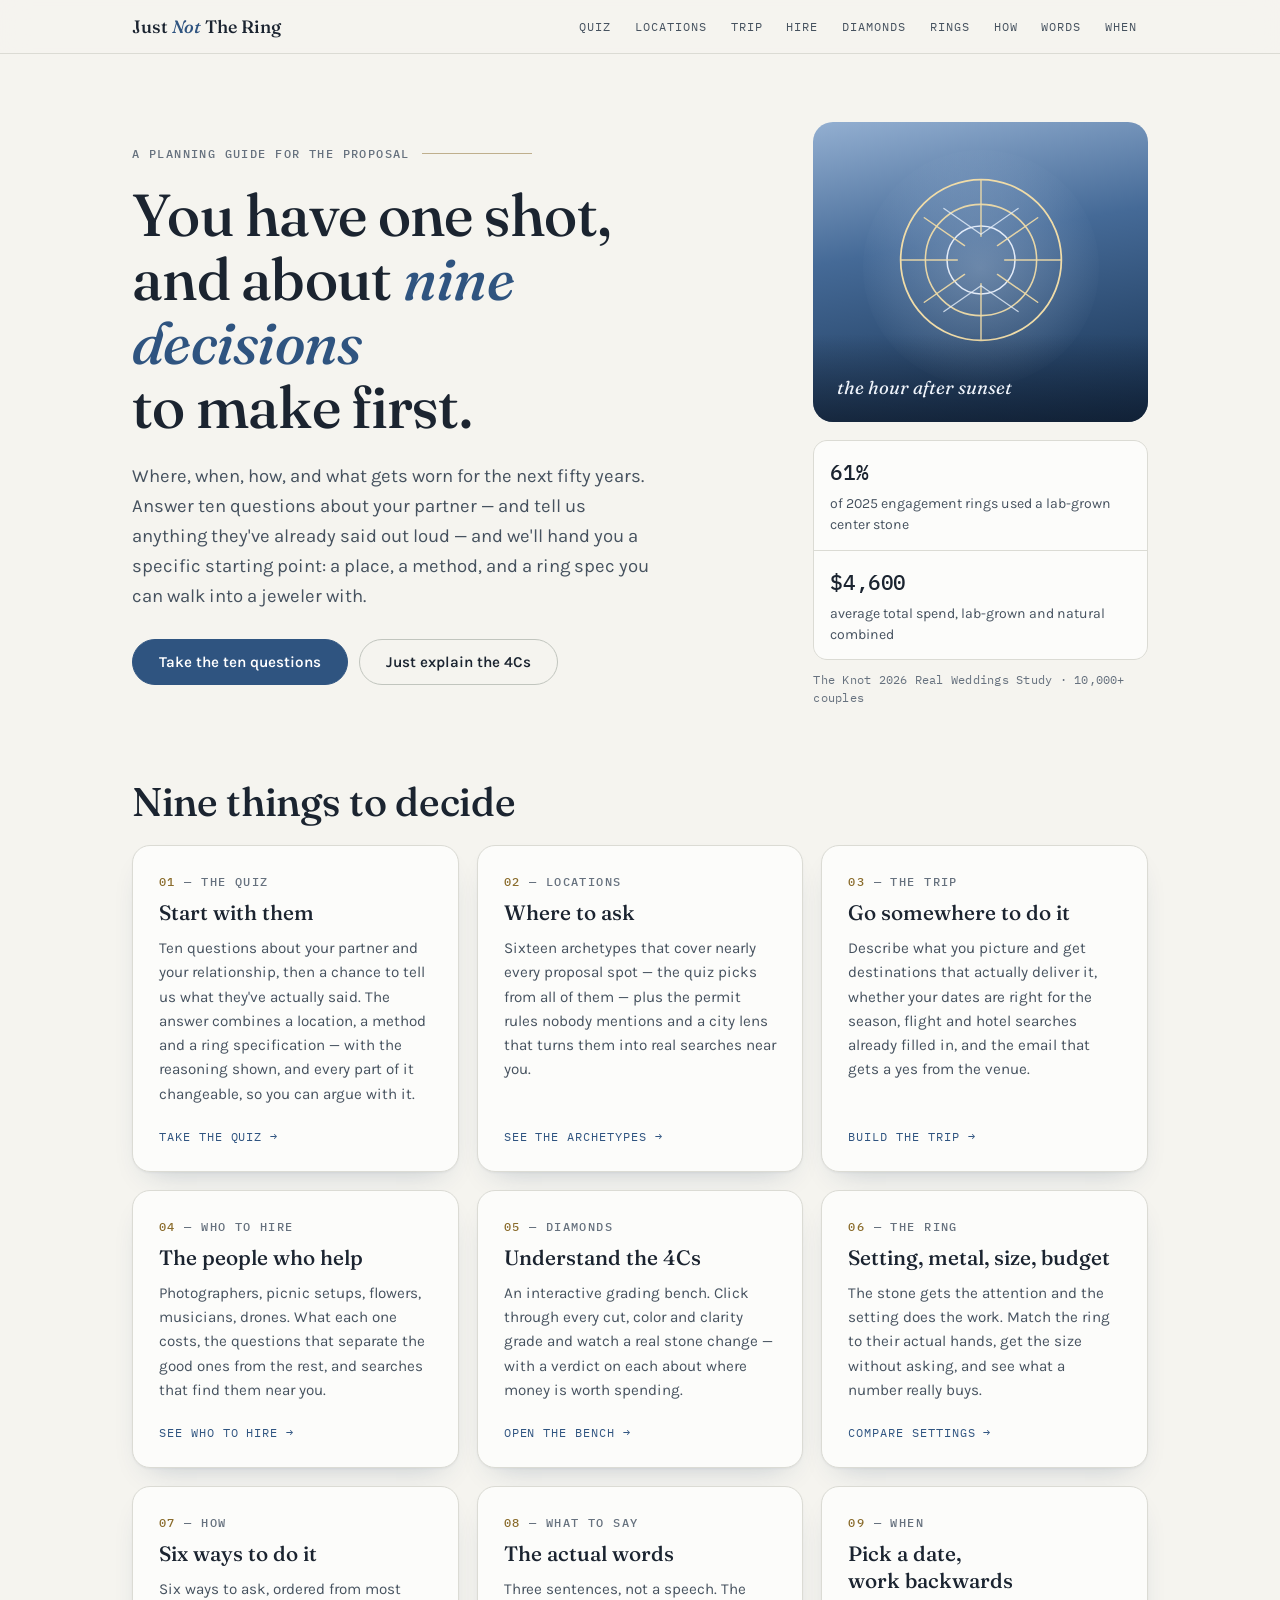
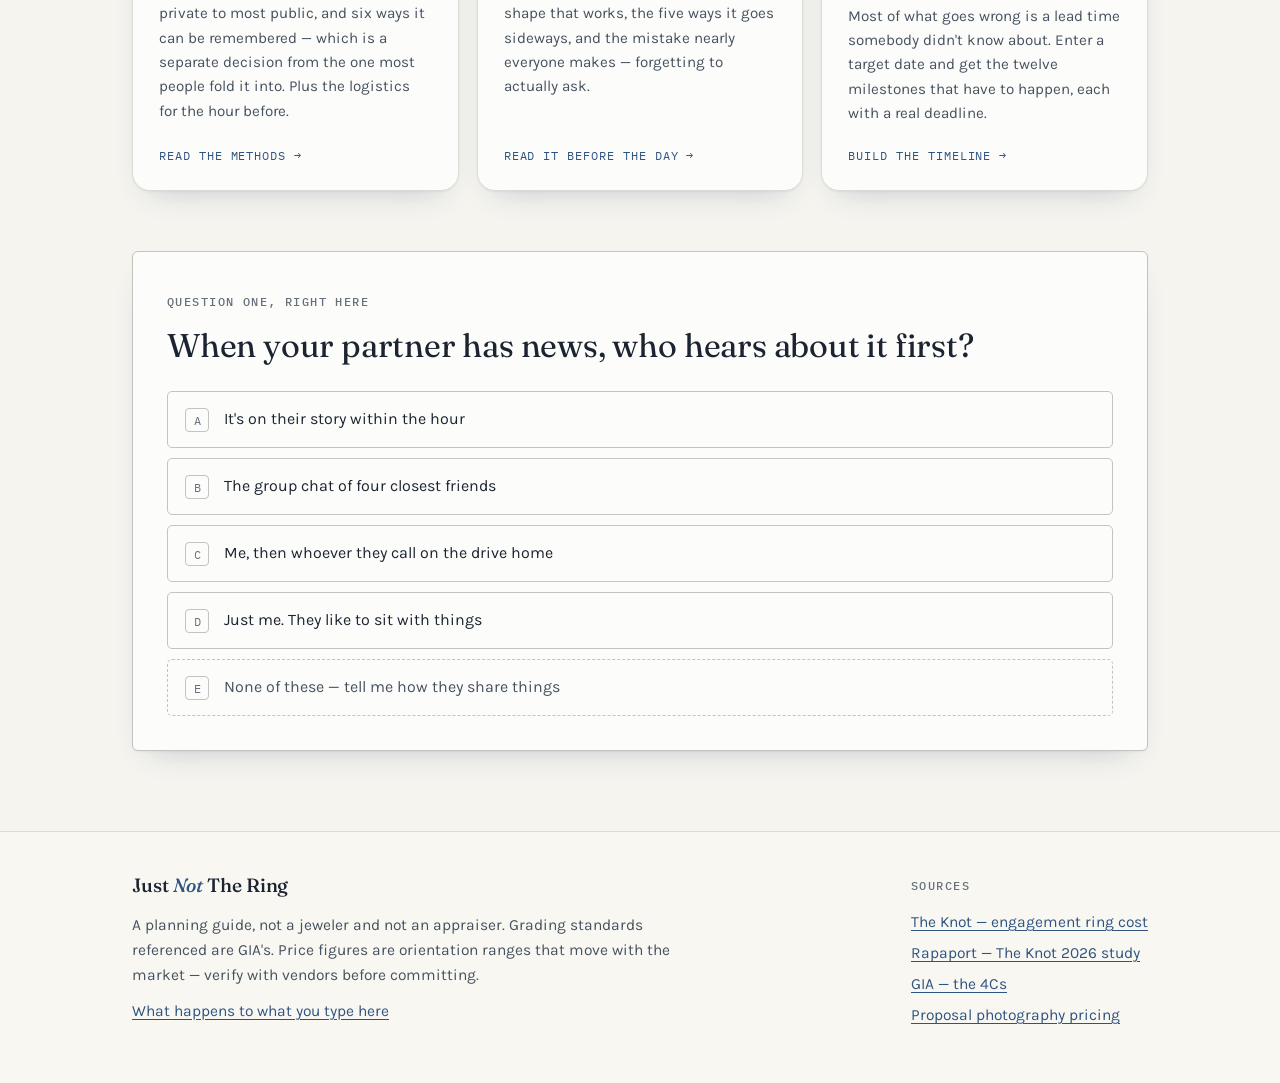
==== commit d1ed936c: "Quiz result: how it goes, how it is remembered, and the place they compose on The How dropdown was f" ====
--- a/public/index.html
+++ b/public/index.html
@@ -319,10 +319,14 @@
    because the recommendation is a second opinion — it has to be correctable
    in place, and it has to be overrulable by something the partner said. */
 .adjust{margin-top:26px;border:1px solid var(--line-2);border-radius:14px;background:var(--surface-2);padding:20px 22px}
-.adjust-row{display:grid;grid-template-columns:repeat(3,1fr);gap:13px;margin-top:15px}
+.adjust-row{display:grid;grid-template-columns:repeat(4,1fr);gap:13px;margin-top:15px}
 .adjust-row label{display:flex;flex-direction:column;gap:6px;min-width:0}
 .adjust-row select{font-size:.94rem;padding:10px 12px;cursor:pointer}
-@media (max-width:760px){.adjust-row{grid-template-columns:1fr}}
+@media (max-width:1000px){.adjust-row{grid-template-columns:repeat(2,1fr)}}
+@media (max-width:620px){.adjust-row{grid-template-columns:1fr}}
+/* Four cards now: where, how it goes, how it is remembered, the ring. */
+.rec-row-4{grid-template-columns:repeat(2,1fr)}
+@media (min-width:1001px){.rec-row-4{grid-template-columns:repeat(4,1fr)}}
 .said-wrap{display:grid;gap:20px;margin-top:24px}
 .said-group .eyebrow{display:block;margin-bottom:11px}
 .said-list{display:grid;gap:2px}
@@ -680,8 +684,8 @@
       </button>
       <button class="idx-card" data-go="how">
         <span class="eyebrow"><span class="n">07</span> — How</span>
-        <h3>Eight ways to do it</h3>
-        <p>Ordered from most private to most public. Find where your partner sits on that line, then the logistics for the hour before — and the two questions worth settling early.</p>
+        <h3>Six ways to do it</h3>
+        <p>Six ways to ask, ordered from most private to most public, and six ways it can be remembered — which is a separate decision from the one most people fold it into. Plus the logistics for the hour before.</p>
         <span class="go">Read the methods →</span>
       </button>
       <button class="idx-card" data-go="words">
@@ -1368,8 +1372,8 @@
   <div class="wrap">
     <div class="view-head">
       <span class="eyebrow"><span class="n">07</span> — How</span>
-      <h2>Eight ways to actually do it</h2>
-      <p class="lede">The method matters more than the venue. These run from most private to most public — find where your partner sits on that line and don't drift past it to impress anyone else.</p>
+      <h2>Six ways to actually do it</h2>
+      <p class="lede">The method matters more than the venue. These run from most private to most public — find where your partner sits on that line and don't drift past it to impress anyone else. How it gets remembered is a separate decision, and it is further down this page.</p>
     </div>
 
     <div class="how-list">
@@ -1384,34 +1388,65 @@
         <div class="meta"><span class="chip">Private</span><span class="chip">Weather plan needed</span></div>
       </div></article>
       <article class="how"><span class="idx">03</span><div>
-        <h4>The hidden photographer</h4>
-        <p>A photographer waiting at a distance with a long lens, looking like a tourist. You get their real face in the real second — which is the one photo people actually keep. Proposal shoots typically run 30–60 minutes and a few hundred dollars. Agree a signal, a direction to face, and a plan for if they're late.</p>
-        <div class="meta"><span class="chip">Private moment, kept</span><span class="chip gold">Book 6+ weeks out</span></div>
-      </div></article>
-      <article class="how"><span class="idx">04</span><div>
         <h4>Dinner, then the real reason</h4>
         <p>Propose before or after the meal, never during. Before, and you both get to enjoy dinner engaged; after, and they don't spend two courses suspicious. Doing it at the table in a full restaurant turns strangers into an audience — only choose that deliberately.</p>
         <div class="meta"><span class="chip">Semi-public</span><span class="chip">Call the venue ahead</span></div>
       </div></article>
-      <article class="how"><span class="idx">05</span><div>
+      <article class="how"><span class="idx">04</span><div>
         <h4>The staged errand</h4>
         <p>A believable reason to be somewhere and dressed well — a friend's fake party, a work thing, a portrait session "for your parents". The cover story does the heavy lifting: it explains the outfit, the location, and why you're nervous.</p>
         <div class="meta"><span class="chip">Needs accomplices</span><span class="chip">High surprise</span></div>
       </div></article>
-      <article class="how"><span class="idx">06</span><div>
+      <article class="how"><span class="idx">05</span><div>
         <h4>The long game</h4>
         <p>A letter a week, a photo album finished on the last page, a scavenger hunt through the places that got you here. Takes weeks of preparation and lands hardest with sentimental people who keep things. Make sure the final step is somewhere you can be alone.</p>
         <div class="meta"><span class="chip">High effort</span><span class="chip on">High meaning</span></div>
       </div></article>
-      <article class="how"><span class="idx">07</span><div>
+      <article class="how"><span class="idx">06</span><div>
         <h4>The reveal, then the room</h4>
         <p>Propose just the two of you, then walk into a bar or a living room where everyone they love is already waiting. The best of both — a private yes, followed immediately by the celebration. Give them a moment in the car first.</p>
         <div class="meta"><span class="chip">Private then public</span><span class="chip">Two-part logistics</span></div>
       </div></article>
-      <article class="how"><span class="idx">08</span><div>
-        <h4>Designed together</h4>
-        <p>No surprise at all about the ring — you choose it together, then the timing is the only secret. Increasingly common, and the right answer whenever the ring is something they'll wear every day and have strong opinions about. You can still ambush them with <em>when</em>.</p>
-        <div class="meta"><span class="chip on">Zero ring risk</span><span class="chip">Surprise preserved</span></div>
+    </div>
+
+    <div class="callout">
+      <span class="eyebrow">The one that is not on that list</span>
+      <p><b>Choosing the ring together.</b> This gets written up as a way of proposing, and it isn't one — it answers a different question. You can choose the ring together and still ask on a trailhead, over dinner, or in a room full of people; all six above are still open to you. What it removes is the single risk you cannot undo, which is buying something they will wear every day and quietly not like. Increasingly common, and the right answer whenever they have opinions about jewelry. The only secret left is <em>when</em>, and that is plenty.</p>
+    </div>
+
+    <h3 style="margin:44px 0 10px">How it gets remembered</h3>
+    <p class="small" style="max-width:64ch;margin-bottom:20px">A separate decision from the one above, and one most people reduce to "do we hire a photographer or not". There are six answers, and hiring somebody is only one of them — for a lot of proposals it is the wrong one. The order below runs from the most arranged to the least.</p>
+
+    <div class="how-list">
+      <article class="how"><span class="idx">01</span><div>
+        <h4>A photographer, at a distance</h4>
+        <p>Waiting with a long lens and looking like a tourist. You get their real face in the real second — the one photograph people actually keep — and a short set of portraits once they know. Sessions typically run 30–60 minutes. Agree a signal, a direction to face, and a plan for running late.</p>
+        <div class="meta"><span class="chip">The real face, kept</span><span class="chip gold">Book 6+ weeks out</span></div>
+      </div></article>
+      <article class="how"><span class="idx">02</span><div>
+        <h4>The person who brings them</h4>
+        <p>Whoever is getting them to the spot is already in on it and already going to be there — the sibling, the friend with the excuse about brunch. Give them one job for thirty seconds: stand where you tell them, press record before you start, and keep filming past the part where everyone starts crying. Brief them on the phone, not by text.</p>
+        <div class="meta"><span class="chip on">Already there</span><span class="chip">Free</span><span class="chip">Practise the angle</span></div>
+      </div></article>
+      <article class="how"><span class="idx">03</span><div>
+        <h4>Somebody who works there</h4>
+        <p>The server, the guide, the person on the desk at the conservatory. They are present, it costs nothing, and at a venue that sees proposals they have almost certainly done this before and will have a view on where you should stand. Ask when you call about the booking, not on the day — and get a name.</p>
+        <div class="meta"><span class="chip">No lead time</span><span class="chip">Ask when you book</span></div>
+      </div></article>
+      <article class="how"><span class="idx">04</span><div>
+        <h4>A phone, propped and already running</h4>
+        <p>On a shelf, a wall, a rock, a car roof. Start it early and let it run — storage is cheaper than the moment. It is the only practical way to photograph a proposal at home, and it produces the frame nobody is performing for. Leave it going afterwards: the call they make two minutes later is often the better footage.</p>
+        <div class="meta"><span class="chip on">Works at home</span><span class="chip">Check the frame first</span></div>
+      </div></article>
+      <article class="how"><span class="idx">05</span><div>
+        <h4>Portraits straight afterwards, not during</h4>
+        <p>Nobody captures the moment itself; you take the pictures ten minutes later, with the ring on and the adrenaline still going. Far easier to arrange, much cheaper, and the pictures are of two people who are visibly delighted rather than two people being observed. Get one of just their hand — that is the photograph they will send to everybody.</p>
+        <div class="meta"><span class="chip">Easiest to arrange</span><span class="chip">Pick the spot ahead</span></div>
+      </div></article>
+      <article class="how"><span class="idx">06</span><div>
+        <h4>Nothing at all</h4>
+        <p>No camera, no accomplice, no phone. You keep the only copy, which is the point — a surprising number of people say afterwards that not having it on film is what made it theirs. Tell one person the same evening if you want it witnessed. It is the one choice here that a few people do regret, and the propped phone costs you nothing if you are unsure.</p>
+        <div class="meta"><span class="chip on">Most private</span><span class="chip gold">Irreversible</span></div>
       </div></article>
     </div>
 
@@ -1618,7 +1653,7 @@
           <span class="eyebrow">The second thing that leaves</span>
           <h3 style="margin:12px 0 12px">Asking for destination ideas</h3>
           <p class="small">The Trip section can ask a language model — <b>Claude</b>, run by <b>Anthropic</b> — for three destinations that fit what you described. Where that is switched on, pressing <b>Build the trip</b> sends the brief you typed: the thing you want to do, the destination if you named one, where you are leaving from, your dates and your budget. <b>Nothing from the quiz goes with it</b>, and neither does anything you wrote about your partner.</p>
-          <p class="small" style="margin-top:12px">Where it is not switched on, the button builds the flight, hotel and timing searches and sends nothing anywhere. <b>The line under the button tells you which of those two you are looking at, every time — including while it is still working out which, in the second or so after the page loads</b> — this page does not ask you to take its word for it, because the answer depends on where you are reading this copy of the site.</p>
+          <p class="small" style="margin-top:12px">Where it is not switched on, the button builds the flight, hotel and timing searches and sends nothing anywhere. <b>The line under the button tells you which of those two you are looking at, every time</b> — including while it is still working out which, in the second or so after the page loads. This page does not ask you to take its word for it here, because the answer depends on where you are reading this copy of the site.</p>
           <p class="small" style="margin-top:12px">The flight, hotel and map searches themselves are a different thing: they are ordinary links, and nothing reaches Google, Booking.com or Airbnb until you click one.</p>
         </div>
 
@@ -2256,27 +2291,31 @@
 
 /* --- Claude-powered destination ideas (optional; page works fully without it) --- */
 var sampleFn=null, tripCtl=null;
-/* "pending" until the viewer has answered, then true or false. The note below
-   is rendered once synchronously before c.use("sample") resolves, and that
-   first render must not claim either outcome. */
-var sampleState="pending";
 
 /* The disclosure under the button is written at runtime, not baked into the
    markup, because this same file is served in two places: inside a Claude viewer,
    where pressing the button really does send the brief to a model, and on
    justnotthering.com, where window.claude is absent and nothing is sent at all.
    A static sentence would be a lie in one of those two. */
+/* Three states, not two. Whether the model is reachable is only known once
+   c.use("sample") settles, and the first render happens before that — so a
+   two-state note told people in a viewer that nothing is sent, then flipped.
+   The privacy page promises this line is right every time, so it has to be
+   allowed to say it does not know yet. */
+var sampleState="pending";
 function renderTripAiNote(){
   var el=$("tripAiNote");
   if(!el) return;
+  var body;
+  if(sampleState==="pending")
+    body='Whether they are available here is still being checked — this line will say which in a moment, and until it does the button builds only the searches.';
+  else if(sampleState===true)
+    body='They are available here, so pressing <b>Build the trip</b> sends the brief above — what you want to do, the destination if you named one, where you are leaving from, your dates and your budget — to Claude, a model run by Anthropic. Nothing from the quiz goes with it.';
+  else
+    body='They are not available here, so pressing <b>Build the trip</b> sends nothing anywhere: it builds the searches below and says so.';
   el.innerHTML =
     'The flight and hotel searches are built in your browser. <b>Destination ideas are the one part of this site that asks a language model.</b> '+
-    (sampleState==="pending"
-      ? 'Whether they are available here is still being checked — this line will say which in a moment, and until it does the button builds only the searches.'
-      : sampleFn
-      ? 'They are available here, so pressing <b>Build the trip</b> sends the brief above — what you want to do, the destination if you named one, where you are leaving from, your dates and your budget — to Claude, a model run by Anthropic. Nothing from the quiz goes with it.'
-      : 'They are not available here, so pressing <b>Build the trip</b> sends nothing anywhere: it builds the searches below and says so.')+
-    ' <a href="#privacy">The full note on this</a>.';
+    body+' <a href="#privacy">The full note on this</a>.';
 }
 /* window.claude exists only inside a Claude viewer. Opened as a saved file or
    hosted anywhere else, it is absent — the page must work exactly the same. */
@@ -2372,8 +2411,10 @@
     $("tripStatus").textContent="Tell us what you want to do, or where.";
     return;
   }
-  /* Pressed before the viewer has said whether a model is reachable. Neither
-     "not available" nor a send is honest yet, so say what is actually true. */
+  /* Pressing the button during the second before window.claude.use() settles
+     used to fall through to the no-connection branch and tell the visitor
+     destination ideas were unavailable here -- a sentence that was about to
+     become false. Pending is its own answer, and it is an honest one. */
   if(sampleState==="pending"){
     $("tripIdeas").innerHTML="";
     $("tripStatus").textContent="Still checking whether destination ideas are available here — the searches are built; try the button again in a moment.";
@@ -2743,14 +2784,14 @@
 ];
 var STONES=[
   {id:"sapphire",  t:"Sapphire",               mohs:"9",       note:"The serious answer. Mohs 9, and it comes in teal, peach, parti, grey, green and colorless, not only blue. Montana stones have traceable US origin, which answers the sourcing question at the same time."},
-  {id:"emerald",   t:"Emerald",                mohs:"7.5–8",   protect:true, note:"Beautiful and genuinely risky — heavily included and brittle, so it chips. If this is the stone, get it in a bezel or a protective halo, budget for repairs, and say all of that out loud before you buy it."},
-  {id:"ruby",      t:"Ruby",                   mohs:"9",       note:"Corundum, like sapphire, so it takes daily wear as well as anything that isn't a diamond. Colour is the whole price here — judge it in daylight, not under a jeweler's lamp."},
+  {id:"emerald",   t:"Emerald",                mohs:"7.5–8",   protect:true, note:"Beautiful and genuinely risky \u2014 heavily included and brittle, so it chips. If this is the stone, get it in a bezel or a protective halo, budget for repairs, and say all of that out loud before you buy it."},
+  {id:"ruby",      t:"Ruby",                   mohs:"9",       note:"Corundum, like sapphire, so it takes daily wear as well as anything that isn’t a diamond. Colour is the whole price here \u2014 judge it in daylight, not under a jeweler’s lamp."},
   {id:"moissanite",t:"Moissanite",             mohs:"9.25",    note:"Throws more rainbow fire than a diamond, which people either love or immediately clock. Extremely durable and a fraction of the cost, so it frees the budget for the rest of it."},
-  {id:"natural",   t:"A natural diamond",      mohs:"10",      graded:true, plain:true, note:"The conventional answer, and still the one a lot of people mean when they say diamond. It holds its value better than lab-grown and carries a rarity story that some people care about a great deal and others actively don't. It also costs roughly twice as much per carat, so the honest question is not which is the real diamond — they both are — but whether the rarity is the thing being bought. Insist on a GIA or AGS report and check the number is laser-inscribed on the girdle."},
+  {id:"natural",   t:"A natural diamond",      mohs:"10",      graded:true, plain:true, note:"The conventional answer, and still the one a lot of people mean when they say diamond. It holds its value better than lab-grown and carries a rarity story that some people care about a great deal and others actively don’t. It also costs roughly twice as much per carat, so the honest question is not which is the real diamond \u2014 they both are \u2014 but whether the rarity is the thing being bought. Insist on a GIA or AGS report and check the number is laser-inscribed on the girdle."},
   {id:"lab",       t:"A lab-grown diamond",    mohs:"10",      graded:true, plain:true, note:"Chemically a diamond, graded on the same GIA scales as any other, roughly twice the stone per dollar, and resale value close to nothing. That last part only matters if you were ever going to sell it."},
-  {id:"saltpepper",t:"A salt-and-pepper diamond",mohs:"10",    graded:true, note:"A real diamond, and as hard as any other, full of visible black inclusions — the flaws are the design. Cheap, unrepeatable, and no two are alike, which is also why it can never be replaced with a match."},
-  {id:"opal",      t:"Opal or moonstone",      mohs:"5–6.5",   protect:true, note:"Soft enough that daily wear will show within a couple of years. It can still be the right answer — but choose it knowing that, get a bezel, and plan on taking it off for anything physical."},
-  {id:"spinel",    t:"Spinel",                 mohs:"8",       note:"Underrated, naturally vivid and almost never treated. Mohs 8 is the floor for daily wear, so it qualifies — just."},
+  {id:"saltpepper",t:"A salt-and-pepper diamond",mohs:"10",    graded:true, note:"A real diamond, and as hard as any other, full of visible black inclusions \u2014 the flaws are the design. Cheap, unrepeatable, and no two are alike, which is also why it can never be replaced with a match."},
+  {id:"opal",      t:"Opal or moonstone",      mohs:"5–6.5",   protect:true, note:"Soft enough that daily wear will show within a couple of years. It can still be the right answer \u2014 but choose it knowing that, get a bezel, and plan on taking it off for anything physical."},
+  {id:"spinel",    t:"Spinel",                 mohs:"8",       note:"Underrated, naturally vivid and almost never treated. Mohs 8 is the floor for daily wear, so it qualifies \u2014 just."},
   {id:"other",     t:"Something else they named",mohs:"",      protect:true, note:"Check its hardness before anything else: below Mohs 8 and a ring worn every day will scuff and chip visibly within a few years. That is a trade worth making knowingly, and a nasty surprise otherwise."}
 ];
 var said={}, saidStone="", saidText="", overrides={}, naturalPick={};
@@ -2807,8 +2848,8 @@
      reach across one. Without this, "no idea, total surprise" let the "no" of
      "no idea" negate the word "surprise" four tokens later and scored as
      evidence against a surprise -- the exact opposite of the sentence. */
-  var clean=String(s||"").toLowerCase().replace(/[\u2019']/g,"")
-    .replace(/[,;:.!?()\u2014\u2013]/g," | ")
+  var clean=String(s||"").toLowerCase().replace(/[’']/g,"")
+    .replace(/[,;:.!?()\u2014–]/g," | ")
     .replace(/\b(but|although|though|however|whereas|than)\b/g," | ")
     .replace(/[^a-z0-9\s|-]/g," ");
   var toks=clean.split(/\s+/).filter(Boolean);
@@ -2892,23 +2933,23 @@
   d:"A summit, a bluff, a fire tower — somewhere the walk up does the work. By the time you are at the top you have been alone together for an hour and the nerves have had somewhere to go. Time it for the hour before sunset.",
   w:"Scout it on the same day of the week at the same hour. Somewhere that is empty on a Wednesday can have twelve people on it on a Saturday.",
   m:{nature:3,priv:2,active:2,pub:-2}},
- {id:"conservatory",lens:"nature",h:"The conservatory, or the glasshouse",
+ {id:"conservatory",lens:"nature",cap:{staff:2.5,photographer:1},h:"The conservatory, or the glasshouse",
   d:"Botanical gardens and glasshouses are the reliable choice: beautiful in any month, warm in February, and staffed by people who have seen a hundred proposals and will help you with this one.",
   w:"Nearly all of them require a permit if you bring a photographer, and several charge a proposal fee. Call two to four weeks ahead and ask about “a proposal with a photographer” — they usually have a standard answer and sometimes a preferred spot.",
   m:{nature:2.5,weather:3,doc:1.5,priv:1,active:-1}},
- {id:"water",lens:"nature",h:"Water's edge, as the light goes",
+ {id:"water",lens:"nature",cap:{photographer:1.5},h:"Water's edge, as the light goes",
   d:"A lake, a coast, a river walk, a harbour at dusk. Open sightlines make a hidden photographer easy, and there is somewhere to walk afterwards while it sinks in — which matters more than people expect.",
   w:"Sunset-dependent and wind-exposed. Check which way the light falls at your spot, and have somewhere indoors to go immediately after.",
   m:{nature:3,priv:2,doc:1.5,pub:-1}},
- {id:"rooftop",lens:"urban",h:"A rooftop or a high view, early rather than at sunset",
+ {id:"rooftop",lens:"urban",cap:{staff:1.5},h:"A rooftop or a high view, early rather than at sunset",
   d:"Skyline, elevation, a drink in hand. A view gives you both a reason to stand still and look at something together, which is most of what a proposal spot actually has to do.",
   w:"Observation decks and rooftop bars are loud and packed at sunset. Go at opening, or book a private corner outright and get it in writing.",
   m:{urban:3,priv:1.5,doc:1,nature:-1}},
- {id:"origin",lens:"urban",h:"Where it started",
+ {id:"origin",lens:"urban",cap:{staff:1},h:"Where it started",
   d:"The bar, the bench, the block you lived on. The place carries the meaning, so it does not have to be beautiful — and everyone you eventually tell already knows the story. This is the archetype people cry at.",
   w:"Check it still exists and still opens at that hour. Places like this close, refurbish and change hands, and finding out on the day is its own particular heartbreak.",
   m:{origin:2.5,meaning:1.5,urban:1.5,home:1,priv:1}},
- {id:"athome",lens:"home",h:"Your own place, on a day with nothing else in it",
+ {id:"athome",lens:"home",capOut:["photographer","staff"],h:"Your own place, on a day with nothing else in it",
   d:"The kitchen, the sofa, whoever else lives there underfoot. For a private person this is the strongest option on the whole list: no audience, no outfit, no travel, and they get to react however they actually feel instead of performing it.",
   w:"It is the hardest setting to photograph. If you want a picture, set a phone running video on a shelf and pull a frame out of it later.",
   m:{home:3.5,priv:3,pub:-1.5}},
@@ -2916,15 +2957,15 @@
   d:"Propose on the first or second day, not the last night. Spend the rest of it engaged rather than spending the whole week waiting for it, and let them tell people in their own time from somewhere beautiful.",
   w:"The ring never goes in checked luggage. Carry it on you in a flat case, and know your airport's screening rules before you are standing in the queue.",
   m:{dest:3,priv:1.5,ample:1}},
- {id:"gathering",lens:"home",h:"The gathering that already exists",
+ {id:"gathering",lens:"home",cap:{accomplice:3.5,photographer:3,staff:1.5,tripod:-2},h:"The gathering that already exists",
   d:"A holiday table, a birthday, a reunion — somewhere their people are already in one room, so you are not building an audience from nothing. The audience is the point here, which is exactly why it only works for someone who would genuinely enjoy it.",
   w:"It cannot be undone and there is no quiet version once it starts. Be certain rather than hopeful.",
   m:{pub:3,fam:3,priv:-3}},
- {id:"injoke",lens:"unconv",h:"The place with the in-joke",
+ {id:"injoke",lens:"unconv",cap:{accomplice:1,staff:-1},h:"The place with the in-joke",
   d:"The gas station you broke down at. The bench where the bird took their sandwich. The parking lot of a restaurant that has since closed. Nobody else would photograph it, which is the entire point — the story does all the work.",
   w:"Tell one other person what it means beforehand. Otherwise the photographs are of a parking lot and the meaning lives only in the two of you.",
   m:{injoke:2.5,meaning:1.5,deadpan:1,urban:1,priv:1.5}},
- {id:"hobby",lens:"unconv",h:"Where the thing you do together lives",
+ {id:"hobby",lens:"unconv",cap:{staff:2,accomplice:1},h:"Where the thing you do together lives",
   d:"The climbing gym, the pottery studio, the record shop, the chess club, the seven-in-the-morning park with the same six regulars. You ask inside the thing they have built a life around, and the regulars become witnesses.",
   w:"Ask whoever runs it first. They will almost always say yes and often help — and it stops somebody unlocking a door at the wrong moment.",
   m:{hobby:2.5,meaning:1,active:1.5,urban:1,pub:0.5}},
@@ -2932,23 +2973,23 @@
   d:"The town a book is set in, the diner from the film you have watched eleven times, the ground of the team they inherited from somebody. Borrowed meaning — but borrowed from something they already love, which is not at all the same as borrowing someone else's proposal.",
   w:"High effort, and usually travel. Check opening seasons: a surprising number of these places are shut in exactly the month you want them.",
   m:{meaning:1.5,dest:2.5,urban:1}},
- {id:"world",lens:"unconv",h:"A game, or a world you share",
+ {id:"world",lens:"unconv",capOut:["photographer","staff"],cap:{tripod:2},h:"A game, or a world you share",
   d:"Inside the game you have played together for years, on the server you built, in the campaign you have run since 2019. Increasingly common and frequently mocked by people who were not there. Do it there, then do it again in person with the ring.",
   w:"Two-stage by design. Decide in advance which one is the real one, or you will both spend the second one wondering.",
   m:{hobby:2.5,home:2,priv:2}},
- {id:"transit",lens:"destination",h:"Mid-transit",
+ {id:"transit",lens:"destination",cap:{staff:2,photographer:-3},h:"Mid-transit",
   d:"On a train, on a ferry, in the car on a drive you have done a hundred times, on a plane at cruising altitude. Nowhere to escape to and nothing to do but talk, which is either the most romantic thing available or a trap, depending entirely on them.",
   w:"Ask the crew first if you want any help at all. And do not do it at the start of a long journey unless you are certain of the answer.",
   m:{dest:2.5,priv:2.5,urban:0.5}},
- {id:"unromantic",lens:"unconv",h:"The aggressively unromantic",
+ {id:"unromantic",lens:"unconv",cap:{photographer:-1,accomplice:1},h:"The aggressively unromantic",
   d:"The hardware store aisle. The DMV queue. A warehouse-store food court at two in the afternoon. This works only for the couple whose entire register is deadpan — and for them it lands harder than any overlook, because the contrast is the joke and the sincerity underneath it is the whole point.",
   w:"Know which kind of couple you are before you commit. There is no way to redeem this one halfway through.",
   m:{deadpan:3,injoke:2,priv:2,home:1,pub:-1}},
- {id:"animal",lens:"unconv",h:"Around the animal",
+ {id:"animal",lens:"unconv",cap:{accomplice:2.5},h:"Around the animal",
   d:"The shelter you got them from, the barn where they ride, the vet's parking lot after good news. Attaching the moment to the creature they would do anything for is a shortcut straight past their composure, which is either unfair or exactly right.",
   w:"Animals do not take direction. Have somebody else holding the lead or the rope at the actual moment, and accept that there will be a tail in the photographs.",
   m:{animal:2.5,priv:1.5,home:1.5,nature:1}},
- {id:"nowhere",lens:"home",h:"No location at all",
+ {id:"nowhere",lens:"home",capOut:["photographer","staff","accomplice"],cap:{nothing:2},h:"No location at all",
   d:"In bed on a Sunday morning, before either of you has brushed your teeth. The least photogenic option available, and the one a surprising number of people say they would have chosen — because it is the version with no performance anywhere in it.",
   w:"There is nothing to plan, which means there is nothing to hide behind. Know your first two sentences.",
   m:{priv:4,home:2,doc:-1.5,pub:-2}}
@@ -2959,6 +3000,14 @@
    you ask and who chooses the ring are now two separate questions: "we picked
    it together" used to decide both, and it says nothing whatsoever about
    whether you ask on a trailhead or in front of forty people. */
+/* ---- The method library ---------------------------------------------------
+   Six occasions, and only occasions. This list used to hold four different
+   kinds of thing at once -- an occasion, whether it was photographed, what
+   happened afterwards, and who chose the ring -- and made you pick one of the
+   four and discard the rest. They compose in real life: an ordinary weeknight,
+   photographed, with everyone waiting after, is an ordinary plan. So the
+   photographer moved to CAPTURE_LIB below, and choosing the ring together moved
+   to the ring card, where it was always an answer to a different question. */
 var METHOD_LIB=[
  {id:"tuesday",h:"The ordinary Tuesday",
   d:"No occasion, no reservation, no warning. Making dinner, out with the animal, halfway through a weeknight. The whole meaning is that it was not a production — that this is what the rest of it looks like, and you wanted to ask in the middle of it.",
@@ -2966,31 +3015,101 @@
  {id:"walk",h:"The walk that ends somewhere",
   d:"A hike, a beach, a route you have done a hundred times, with one spot chosen in advance. The walking gives you both something to do with the nerves, and arriving somewhere makes a natural moment to stop.",
   m:{nature:2,active:1.5,priv:1.5}},
- {id:"photog",h:"The hidden photographer",
-  d:"A photographer waiting at a distance with a long lens, looking like a tourist. You get their real face in the real second, which is the one photograph people actually keep. Agree a signal, a direction to face, and a plan for if you are running late.",
-  m:{doc:3.5,priv:1,pub:-1}},
  {id:"dinner",h:"Dinner, then the real reason",
   d:"Before or after the meal, never during. Before, and you both get to enjoy dinner engaged; after, and they do not spend two courses suspicious. Doing it at the table in a full restaurant turns strangers into an audience — only choose that deliberately.",
   m:{urban:2.5,pub:1.5}},
  {id:"errand",h:"The staged errand",
-  d:"A believable reason to be somewhere and dressed well — a friend's party that is not happening, a work thing, a portrait session “for your parents”. The cover story does the heavy lifting: it explains the outfit, the location, and why you are nervous.",
-  m:{surprise:3,doc:1,pub:0.5}},
+  d:"A believable reason to be somewhere and dressed well — a friend's party that is not happening, a work thing, a portrait session \u201Cfor your parents\u201D. The cover story does the heavy lifting: it explains the outfit, the location, and why you are nervous.",
+  m:{surprise:3,pub:0.5}},
  {id:"longgame",h:"The long game",
   d:"A letter a week, a photo album finished on the last page, a route through the places that got you here. It takes weeks of preparation and lands hardest with sentimental people who keep things. Make sure the final step is somewhere you can be alone.",
   m:{meaning:2.5,ample:2,surprise:1.5}},
  {id:"reveal",h:"The reveal, then the room",
   d:"Ask just the two of you, then walk into a bar or a living room where everyone they love is already waiting. A private yes, followed immediately by the celebration. Give them ten minutes in the car first — they will want to look at their own hand for a while.",
-  m:{pub:2.5,fam:2}},
- {id:"together",h:"Chosen together, timed by you",
-  d:"No surprise about the ring at all — you choose it together, or they choose it outright. The only secret left is when, which is plenty. This is the right call whenever they have strong opinions about something they will wear every day, and it removes the one risk you cannot undo.",
-  m:{collab:3,surprise:-2}}
+  m:{pub:2.5,fam:2}}
 ];
 
-function rank(lib, t, vetoed){
+/* ---- How it gets remembered ------------------------------------------------
+   A separate decision from the occasion, with real alternatives rather than a
+   yes or no. Hiring somebody is only one of them, and for a lot of proposals it
+   is the wrong one: the person already bringing them is in on it and already
+   there, and venue staff have usually done this before and cost nothing. */
+var CAPTURE_LIB=[
+ {id:"photographer",h:"A photographer, at a distance",
+  d:"Waiting with a long lens and looking like a tourist. You get their real face in the real second, which is the one photograph people actually keep, and a short set of portraits once they know. Agree a signal, a direction to face, and a plan for running late.",
+  w:"The one thing on this list you cannot arrange at short notice. Book six weeks out, more between Thanksgiving and Valentine's Day, and settle who is handling the venue permit in writing.",
+  m:{doc:3.5,priv:1,ample:1.5,pub:-0.5}},
+ {id:"accomplice",h:"The person who brings them",
+  d:"Whoever is getting them to the spot is already in on it and already going to be there — the sibling, the friend with the excuse about brunch. Give them one job for thirty seconds: stand where you tell them, press record before you start, and keep filming past the part where everyone starts crying.",
+  w:"Brief them on the phone, not by text, and have them practise the angle once. The commonest failure is a beautiful video of somebody's shoulder.",
+  m:{doc:2,fam:2.5,surprise:1,pub:1}},
+ {id:"staff",h:"Somebody who works there",
+  d:"The server, the guide, the person on the desk at the conservatory. They are already present, it costs nothing, and at a venue that sees proposals they have almost certainly done this before and will have a view on where you should stand.",
+  w:"Ask when you call about the booking, not on the day. Get a name, and have a fallback in case that person is not on shift.",
+  m:{doc:1.8,urban:1.5,dest:1.5,rush:1.5}},
+ {id:"tripod",h:"A phone, propped and already running",
+  d:"On a shelf, a wall, a rock, a car roof. Start it early and let it run — storage is cheaper than the moment. It is the only practical way to photograph a proposal at home, and it produces the frame nobody is performing for.",
+  w:"Check the frame before you start and lock the exposure. And leave it running afterwards: the phone call they make two minutes later is often the better footage.",
+  m:{doc:1.5,home:2.5,priv:1.5}},
+ {id:"after",h:"Portraits straight afterwards, not during",
+  d:"Nobody captures the moment itself; you take the pictures ten minutes later, with the ring on and the adrenaline still going. Far easier to arrange, much cheaper, and the pictures are of two people who are visibly delighted rather than two people being observed.",
+  w:"Decide the spot beforehand while you can still think, and get one of just their hand. That is the photograph they will send to everybody.",
+  m:{doc:1,rush:1.5,priv:1.5}},
+ {id:"nothing",h:"Nothing at all",
+  d:"No camera, no accomplice, no phone. You keep the only copy, which is the point — a surprising number of people say afterwards that not having it on film is what made it theirs. Tell one person the same evening if you want it witnessed.",
+  w:"It is genuinely irreversible, and it is the one choice on this page that a few people do regret. If you are unsure, the propped phone costs you nothing and you can delete it.",
+  m:{doc:-3.5,priv:1.5,pub:-1}}
+];
+
+/* Options a partner has ruled out stay selectable -- somebody may have ticked
+   the wrong box and want to overrule it without going back -- but they are not
+   mixed in with the live ones. An optgroup separates them and says whose "no"
+   it was, which the inline label used to get wrong: it said "you said no to
+   this" when the whole point of that step is that they said it. */
+var VETO_LABEL={said:"They said no to these", place:"Hard to do where you are asking"};
+function rankedOptions(ranked, currentId){
+  var live=[], groups={};
+  ranked.forEach(function(r){
+    var o='<option value="'+esc(r.x.id)+'"'+(r.x.id===currentId?" selected":"")+'>'+esc(r.x.h)+'</option>';
+    if(r.veto){ (groups[r.veto]=groups[r.veto]||[]).push(o); } else live.push(o);
+  });
+  var out=live.join("");
+  ["said","place"].forEach(function(k){
+    if(groups[k]) out+='<optgroup label="'+esc(VETO_LABEL[k])+'">'+groups[k].join("")+'</optgroup>';
+  });
+  return out;
+}
+/* What the place does to how it can be remembered. The per-archetype `cap` and
+   `capOut` fields below add to this; both come straight out of what each
+   location's own copy already says -- water's edge says open sightlines make a
+   hidden photographer easy, the conservatory says staff have seen a hundred
+   proposals, home says a propped phone is the only practical way. */
+var CAP_BY_LENS={
+  home:        {tripod:2, photographer:-2, staff:-2, after:0.8},
+  nature:      {photographer:1.5, staff:-1, after:0.8},
+  urban:       {staff:1.5, after:0.8},
+  destination: {staff:1.5, photographer:0.5, after:0.8},
+  unconv:      {staff:1, accomplice:1, photographer:-0.5, after:0.8}
+};
+/* Portraits afterwards carry the same 0.8 everywhere on purpose. They are the
+   one option that works at any of the sixteen places, which without this leaves
+   them the only entry never receiving a bonus -- quietly ranked last not because
+   they fit badly but because nothing ever argued for them. */
+/* `bonus` nudges an entry's final score directly, by id, for influences that are
+   not axes of the tally at all -- chiefly what the chosen place does to how it
+   can be remembered. Added to the axis map instead, as it was at first, these
+   land on keys no entry scores against and do nothing at all, which is a silent
+   failure: the code reads as though the place matters and the output never
+   moves. Scores sit roughly in -1..2, so the table below is scaled to match. */
+var BONUS_SCALE=0.22;
+function rank(lib, t, vetoed, bonus){
   var scored=lib.map(function(x){
     var s=0, w=0;
     for(var a in x.m){ s+=(t[a]||0)*x.m[a]; w+=Math.abs(x.m[a]); }
-    return {x:x, s:s/(w+2.5), veto:vetoed && vetoed.indexOf(x.id)>-1};
+    /* vetoed is a map of id -> why, so the reason survives into the dropdown. */
+    var v=s/(w+2.5);
+    if(bonus && bonus[x.id]) v+=bonus[x.id]*BONUS_SCALE;
+    return {x:x, s:v, veto:(vetoed && vetoed[x.id])||""};
   });
   scored.sort(function(a,b){
     if(a.veto!==b.veto) return a.veto?1:-1;
@@ -3046,7 +3165,7 @@
     var payload={t:t};
     var k=saidList(); if(k.length) payload.k=k;
     var o={}; var any=false;
-    ["loc","method","spec"].forEach(function(f){ if(overrides[f]){o[f]=overrides[f];any=true;} });
+    ["loc","method","capture","spec"].forEach(function(f){ if(overrides[f]){o[f]=overrides[f];any=true;} });
     if(any) payload.o=o;
     if(cityAnswer) payload.c=cityAnswer;
     return location.origin+location.pathname+"#plan="+b64e(JSON.stringify(payload));
@@ -3090,6 +3209,7 @@
     if(obj.o && typeof obj.o==="object"){
       if(LOC_LIB.some(function(x){return x.id===obj.o.loc;})) overrides.loc=obj.o.loc;
       if(METHOD_LIB.some(function(x){return x.id===obj.o.method;})) overrides.method=obj.o.method;
+      if(CAPTURE_LIB.some(function(x){return x.id===obj.o.capture;})) overrides.capture=obj.o.capture;
       /* SPEC_REC is a plain object, so a bare lookup also finds "toString" and
          "constructor" off the prototype and waves them through -- which put the
          literal word "undefined" in the spec line a visitor takes to a jeweler. */
@@ -3104,13 +3224,12 @@
   var t=forced||tally();
 
   /* --- what they have actually said comes first ------------------------- */
-  var locVeto=[], methVeto=[];
-  if(saidOn("nopublic")) locVeto.push("gathering");
-  if(saidOn("wantpeople")) locVeto.push("nowhere","transit");
-  if(saidOn("nosurprise")) methVeto.push("errand","longgame");
-  if(saidOn("wantsurprise")) methVeto.push("together");
-  if(saidOn("nophotos")) methVeto.push("photog");
-  if(saidOn("nopublic")) methVeto.push("reveal","dinner");
+  var locVeto={}, methVeto={};
+  function noSaid(map){ for(var i=1;i<arguments.length;i++) map[arguments[i]]="said"; }
+  if(saidOn("nopublic")) noSaid(locVeto,"gathering");
+  if(saidOn("wantpeople")) noSaid(locVeto,"nowhere","transit");
+  if(saidOn("nosurprise")) noSaid(methVeto,"errand","longgame");
+  if(saidOn("nopublic")) noSaid(methVeto,"reveal","dinner");
 
   /* Stated facts are applied as weights heavy enough to beat any inferred axis,
      because a partner who has said something out loud is not a guess. They are
@@ -3131,34 +3250,64 @@
   /* "We have already decided; this is the moment, not the question" changes what
      the moment is for. Nobody is being asked anything, so staging and cover
      stories stop making sense and the meaning of the place does the work. */
-  if(saidOn("decided")){ push("meaning",3); push("surprise",-3); methVeto.push("errand"); }
-  if(saidOn("bothasking")){ push("collab",4); push("surprise",-3); methVeto.push("errand"); }
-
-  /* Whether they want a photographer decides how you ask, not where. Fed into
-     the location ranking it quietly argued that "no photographer" meant "pick
-     somewhere unphotographable", and sent people to bed on a Sunday morning. */
-  var wMeth={}; for(var k1 in w) wMeth[k1]=w[k1];
-  if(saidOn("nophotos")) wMeth.doc=(wMeth.doc||0)-4;
-  if(saidOn("wantphotos")) wMeth.doc=(wMeth.doc||0)+4;
+  if(saidOn("decided")){ push("meaning",3); push("surprise",-3); methVeto.errand="said"; }
+  if(saidOn("bothasking")){ push("collab",4); push("surprise",-3); methVeto.errand="said"; }
+
+  /* Whether they want it photographed decides how it is captured, not where it
+     happens. Fed into the location ranking it quietly argued that "no
+     photographer" meant "pick somewhere unphotographable", and sent people to
+     bed on a Sunday morning. */
+  var wCap={}; for(var k1 in w) wCap[k1]=w[k1];
+  /* "No photographer" means no stranger in the bushes, not no record at all.
+     Ruling out the hired option is the whole of it. Pushing doc down as well --
+     first by 4, then by 1.5 -- still sent people who had asked for "one good
+     picture" to "nothing at all", which is the opposite of what they said. */
+  if(saidOn("wantphotos")) wCap.doc=(wCap.doc||0)+4;
+  /* "They said no photographer" rules out hiring one. It does not rule out the
+     sibling with a phone, so only the hired option is vetoed. */
+  var capVeto={};
+  if(saidOn("nophotos")) capVeto.photographer="said";
 
   var locRank=rank(LOC_LIB,w,locVeto);
-  var methRank=rank(METHOD_LIB,wMeth,methVeto);
+  var methRank=rank(METHOD_LIB,w,methVeto);
   var locPick=locRank[0], locAlt=locRank[1];
   var methPick=methRank[0], methAlt=methRank[1];
   if(overrides.loc){ LOC_LIB.forEach(function(x){ if(x.id===overrides.loc) locPick={x:x,s:locPick.s}; }); }
   if(overrides.method){ METHOD_LIB.forEach(function(x){ if(x.id===overrides.method) methPick={x:x,s:methPick.s}; }); }
   var loc=locPick.x, method=methPick.x;
+
+  /* How it gets remembered depends on WHERE, and the place has to be settled
+     first -- including any hand override -- or the two cards contradict each
+     other. Ranked against the tally alone, a home plan kept the propped phone
+     after you moved it to a rooftop, and a hidden photographer was offered for
+     a proposal in bed, which the phone copy itself says is the only option
+     there. Two dimensions that compose, ranked as if they were independent:
+     the same mistake as the method list, one level further down. */
+  var capBonus={};
+  var lensCap=CAP_BY_LENS[loc.lens]||{};
+  for(var ck in lensCap) capBonus[ck]=(capBonus[ck]||0)+lensCap[ck];
+  for(var ck2 in (loc.cap||{})) capBonus[ck2]=(capBonus[ck2]||0)+loc.cap[ck2];
+  (loc.capOut||[]).forEach(function(id){ if(!capVeto[id]) capVeto[id]="place"; });
+
+  var capRank=rank(CAPTURE_LIB,wCap,capVeto,capBonus);
+  var capPick=capRank[0], capAlt=capRank[1];
+  if(overrides.capture){ CAPTURE_LIB.forEach(function(x){ if(x.id===overrides.capture) capPick={x:x,s:capPick.s}; }); }
+  var capture=capPick.x;
+  /* What the answers alone would have chosen, given the place now showing. The
+     adjuster compares against this so that re-selecting what is already there
+     is not recorded as a change. */
+  naturalPick={loc:locRank[0].x.id, method:methRank[0].x.id, capture:capRank[0].x.id,
+               spec:((t.unconv||0)>=2 ? "unconv" : prio0(t))};
   /* What the answers alone would have chosen. The adjuster compares against this
      so that re-selecting the option already shown is not recorded as a change,
      announced as one, or written into the link. */
-  naturalPick={loc:locRank[0].x.id, method:methRank[0].x.id,
-               spec:((t.unconv||0)>=2 ? "unconv" : prio0(t))};
   window.__topEnv=loc.lens;
 
   /* How close was it? A margin this small means the quiz genuinely could not
      tell, and saying so is more use than pretending otherwise. */
   var closeLoc = !overrides.loc && locAlt && (locPick.s-locAlt.s)<0.10 && locAlt.x.id!==loc.id;
   var closeMeth = !overrides.method && methAlt && (methPick.s-methAlt.s)<0.10 && methAlt.x.id!==method.id;
+  var closeCap = !overrides.capture && capAlt && (capPick.s-capAlt.s)<0.10 && capAlt.x.id!==capture.id;
 
   /* --- the ring, assembled from four independent decisions --------------- */
   /* The named stone is resolved first. It used to be resolved after the ring, so
@@ -3181,11 +3330,15 @@
     ring.shape=stoneName(stoneObj)+(stoneObj.mohs?" · Mohs "+stoneObj.mohs:"")+
       (stoneObj.plain?"" : ", in a shape they can choose by eye");
     if(stoneObj.protect) ring.set="Full bezel, or a halo with metal all the way round the girdle — "+
-      (stoneObj.mohs ? "at Mohs "+stoneObj.mohs+" this stone chips" : "unless it is Mohs 8 or harder, this stone chips")+
+      (stoneObj.mohs ? "at Mohs "+stoneObj.mohs+" this stone chips" : "unless it is Mohs 8 or harder this stone will chip")+
       ", and the setting is what stands between it and a doorframe";
     else if((t.bezel||0)<2 && (t.active||0)<2)
       ring.set=ring.set+". At Mohs "+stoneObj.mohs+" the stone itself is hard enough that the setting is a taste decision rather than a durability one";
   }
+  /* Who picks the ring was, for a while, an answer in the "how you ask" list,
+     which is a different question -- choosing it together says nothing about
+     whether you ask on a trailhead or in front of forty people. It lives here. */
+  var chosenTogether = saidOn("ringtogether") || saidOn("bothasking") || (t.collab||0)>=3;
   if(saidOn("tworings")) ring.shape=ring.shape+" — and a second band for you, ordered at the same time so the metals match";
   if(saidOn("noring")) { ring.shape="Not a ring"; ring.set="A necklace, a watch, a tattoo appointment booked for the week after, a tree in the yard — they told you, so believe them"; ring.metal="Nothing to resize, which removes the one measurement everybody gets wrong"; }
 
@@ -3219,11 +3372,18 @@
   /* --- timing ------------------------------------------------------------ */
   var runway=(t.rush||0)>=2?"rush":((t.ample||0)>=2?"ample":((t.normal||0)>=2?"normal":"normal"));
   var timing={
-    rush:"You are weeks out, so custom is off the table. Buy a ready-to-ship setting with a stone already in stock, or propose with an heirloom or a plain band and design the real ring together afterwards. Book the photographer today if you want one — that is the binding constraint, not the ring.",
-    normal:"A couple of months is comfortable for a ready-made ring plus a resize, and tight for a full custom order. Work backwards from the date in the planner: photographer at eight weeks, stone at six, permits at four.",
+    rush:"You are weeks out, so custom is off the table. Buy a ready-to-ship setting with a stone already in stock, or propose with an heirloom or a plain band and design the real ring together afterwards.",
+    normal:"A couple of months is comfortable for a ready-made ring plus a resize, and tight for a full custom order. Work backwards from the date in the planner: stone at six weeks, permits at four.",
     ample:"You have room to do this properly. Spend it on two things people skip: getting the size right without tipping them off, and scouting the location in the same season and at the same hour you will actually propose."
   }[runway];
   if(saidOn("sizeknown")) timing=timing.replace("getting the size right without tipping them off","scouting a second location you would be equally happy with");
+  /* At short notice the binding constraint is whatever has a lead time, and that
+     depends on how it is being remembered -- it used to name the photographer
+     even for the people who had just been told to prop up a phone. */
+  if(runway==="normal" && capture.id==="photographer") timing=timing+" Add the photographer at eight weeks — they are the only part of this with a real lead time.";
+  if(runway==="rush") timing=timing+(capture.id==="photographer"
+    ? " Book the photographer today — at this notice they are the binding constraint, not the ring."
+    : " Nothing about how it gets remembered needs weeks of notice, which is one less thing against you here.");
 
   /* --- what to do this week ---------------------------------------------- */
   var moves=[];
@@ -3233,12 +3393,24 @@
       : "Get their ring size this week. It is the step that delays everything else, and it takes longer than you think.");
   }
   if(saidOn("ringtogether") || (t.collab||0)>=2) moves.push("Bring them into the ring decision properly — they have already told you they want a say. Keep the timing to yourself.");
-  else if(!saidOn("noring")) moves.push("Recruit exactly one accomplice — the person who can keep a secret and borrow a ring.");
+  else if(!saidOn("noring")) moves.push(capture.id==="accomplice"
+    /* Otherwise the list recruits two people for what is usually one person. */
+    ? "Recruit exactly one accomplice — the person who can keep a secret, borrow a ring, and hold the phone on the day. It is almost always the same person."
+    : "Recruit exactly one accomplice — the person who can keep a secret and borrow a ring.");
   if(saidOn("person")) moves.push("Work out what the person they want there actually needs to know, and when. Tell them the date and the city, not the details — every extra person is another chance at a leak.");
-  if(saidOn("wantphotos") || ((t.doc||0)>=2 && !saidOn("nophotos"))) moves.push("Enquire with two proposal photographers now. They book out months ahead between Thanksgiving and Valentine's Day.");
+  /* The action follows whichever way it is actually being captured. It used to
+     send everybody to a photographer, including the people who had just been
+     told to prop a phone on a shelf. */
+  moves.push({
+    photographer:"Enquire with two proposal photographers now. They book out months ahead between Thanksgiving and Valentine's Day, and they are the only part of this you cannot arrange late.",
+    accomplice:"Ask the person who is bringing them, on the phone rather than by text, and have them practise the angle once. Give them one job and a signal, not a running commentary.",
+    staff:"When you call the venue about the booking or the permit, ask then whether somebody on shift can take a few photographs. Get a name, and a fallback if that person is not working that day.",
+    tripod:"Work out where the phone goes and check the frame at the hour you will actually be there. Start it recording early and leave it running afterwards.",
+    after:"Pick the spot for the portraits now, while you can still think clearly, and make sure one of them is just their hand.",
+    nothing:"Decide now who you will tell that evening, so it is witnessed by somebody even though none of it is on film."
+  }[capture.id]);
   if(loc.lens==="nature"||loc.lens==="urban"||loc.id==="origin"||loc.id==="injoke") moves.push("Visit the location in person at the hour you plan to propose, on the same day of the week. Check the light, the crowds, and where somebody could stand unseen.");
   if(loc.lens==="destination") moves.push("Check your airline and airport's rules for carrying the ring, and never put it in checked luggage.");
-  if(loc.lens==="home") moves.push("Set a phone recording video on a shelf. It is the only practical way to get a picture of this one.");
   if(loc.id==="hobby"||loc.id==="animal"||loc.id==="world") moves.push("Ask whoever runs the place — the gym, the barn, the server — before you commit to it. They almost always say yes, and they can stop somebody walking in at the wrong moment.");
   if(!saidOn("noring")) moves.push("Insure the ring the day you collect it, before you start carrying it around waiting for the right moment.");
 
@@ -3275,10 +3447,11 @@
   }
 
   var altBlock="";
-  if(closeLoc||closeMeth){
+  if(closeLoc||closeMeth||closeCap){
     var bits=[];
     if(closeLoc) bits.push("the place could as easily be <b>"+esc(locAlt.x.h.toLowerCase())+"</b>");
-    if(closeMeth) bits.push("the method could as easily be <b>"+esc(methAlt.x.h.toLowerCase())+"</b>");
+    if(closeMeth) bits.push("how it goes could as easily be <b>"+esc(methAlt.x.h.toLowerCase())+"</b>");
+    if(closeCap) bits.push("it could as easily be remembered by <b>"+esc(capAlt.x.h.toLowerCase())+"</b>");
     altBlock='<p class="small" style="margin-top:16px;max-width:64ch"><b>It was close.</b> On your answers '+bits.join(", and ")+
       '. That is not a hedge — it means the two of you sit between them, so pick whichever you can already picture, or swap it below.</p>';
   }
@@ -3290,10 +3463,13 @@
       '<p class="small" style="margin-top:9px">Change any of these and the rest of the plan moves with it — the action list, the timing note and the link all follow. Changing them tells us nothing: it happens in your browser, and we do not count it. The link below carries whichever you pick, so a plan you send yourself is the plan you fixed.</p>'+
       '<div class="adjust-row" role="group" aria-labelledby="adjustTitle">'+
         '<label><span class="tiny">Where</span><select class="field" id="adjLoc">'+
-          locRank.map(function(r){ return '<option value="'+esc(r.x.id)+'"'+(r.x.id===loc.id?" selected":"")+'>'+esc(r.x.h)+(r.veto?" (they said no to this)":"")+'</option>'; }).join("")+
+          rankedOptions(locRank, loc.id)+
         '</select></label>'+
-        '<label><span class="tiny">How</span><select class="field" id="adjMethod">'+
-          methRank.map(function(r){ return '<option value="'+esc(r.x.id)+'"'+(r.x.id===method.id?" selected":"")+'>'+esc(r.x.h)+(r.veto?" (you said no to this)":"")+'</option>'; }).join("")+
+        '<label><span class="tiny">How it goes</span><select class="field" id="adjMethod">'+
+          rankedOptions(methRank, method.id)+
+        '</select></label>'+
+        '<label><span class="tiny">How it is remembered</span><select class="field" id="adjCapture">'+
+          rankedOptions(capRank, capture.id)+
         '</select></label>'+
         '<label><span class="tiny">The ring, roughly</span><select class="field" id="adjSpec">'+
           [["size","Biggest stone the budget allows"],["quality","A smaller, better stone"],["ethics","Origin and materials first"],["thrift","Spend less here, more on the life"],["unconv","Something unconventional"]]
@@ -3324,10 +3500,13 @@
       '<p class="watch" style="margin-top:16px;max-width:64ch"><b>Watch out:</b> '+esc(loc.w)+'</p>'+
       altBlock+
     '</div>'+
-    '<div class="rec-row">'+
-      '<div class="rec"><span class="eyebrow">How</span><h3>'+esc(method.h)+'</h3><p>'+esc(method.d)+'</p></div>'+
+    '<div class="rec-row rec-row-4">'+
+      '<div class="rec"><span class="eyebrow">How it goes</span><h3>'+esc(method.h)+'</h3><p>'+esc(method.d)+'</p></div>'+
+      '<div class="rec"><span class="eyebrow">How it is remembered</span><h3>'+esc(capture.h)+'</h3><p>'+esc(capture.d)+'</p>'+
+        '<p style="margin-top:9px"><b>Watch out:</b> '+esc(capture.w)+'</p></div>'+
       '<div class="rec"><span class="eyebrow">The ring</span><h3>'+esc(ring.shape)+'</h3>'+
-        '<p><b>Setting:</b> '+esc(ring.set)+'</p><p style="margin-top:7px"><b>Metal:</b> '+esc(ring.metal)+'</p></div>'+
+        '<p><b>Setting:</b> '+esc(ring.set)+'</p><p style="margin-top:7px"><b>Metal:</b> '+esc(ring.metal)+'</p>'+
+        (chosenTogether?'<p style="margin-top:7px"><b>Chosen together</b>, so the only secret left is when — which is plenty.</p>':'')+'</div>'+
       '<div class="rec"><span class="eyebrow">Timing</span><h3>'+
         (runway==="rush"?"Move now":(runway==="ample"?"Use the runway":"Comfortable, if you start"))+'</h3><p>'+esc(timing)+'</p></div>'+
     '</div>'+
@@ -3390,7 +3569,7 @@
      re-runs the same function the quiz runs, and the link updates to match.
      Nothing is sent, counted or recorded — if the recommendation is wrong for
      somebody, the useful thing is for them to fix it, not for us to find out. */
-  ["loc","method","spec"].forEach(function(f){
+  ["loc","method","capture","spec"].forEach(function(f){
     var id="adj"+f.charAt(0).toUpperCase()+f.slice(1);
     var sel=$(id);
     if(!sel) return;
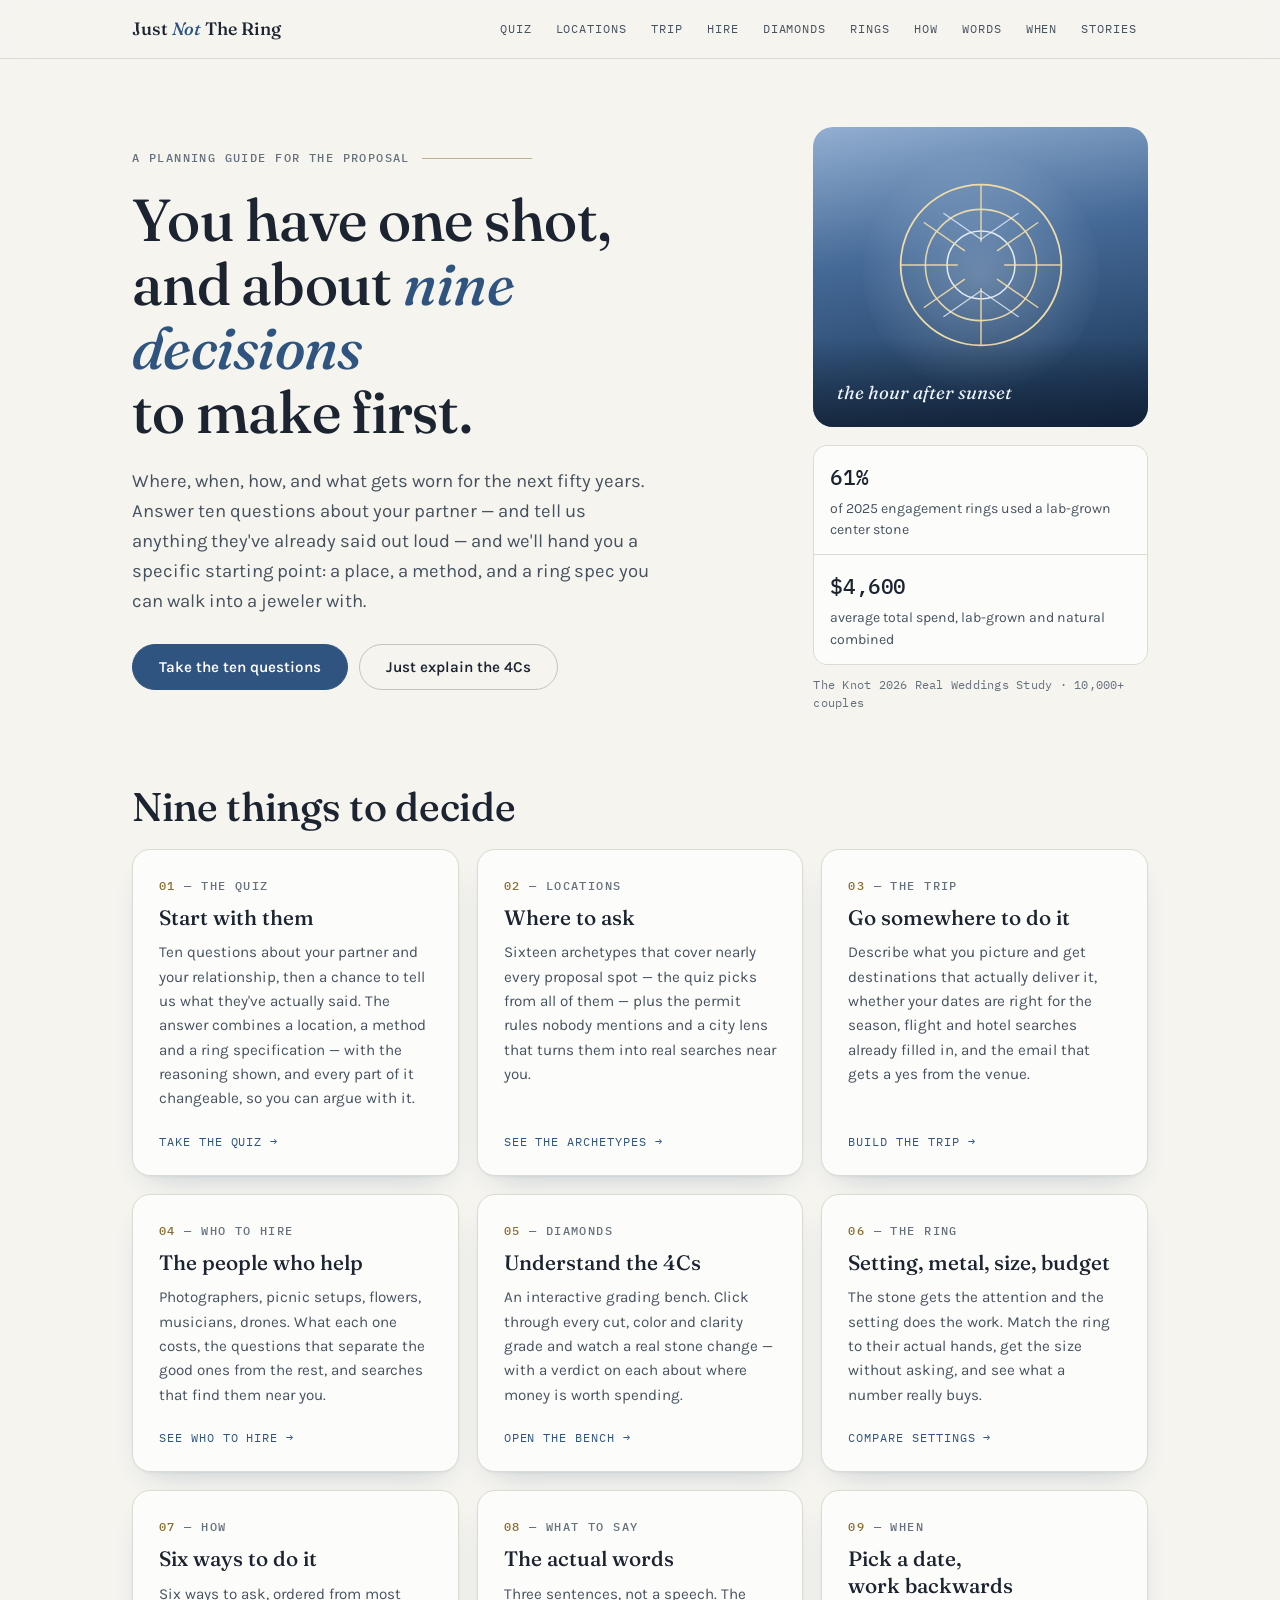
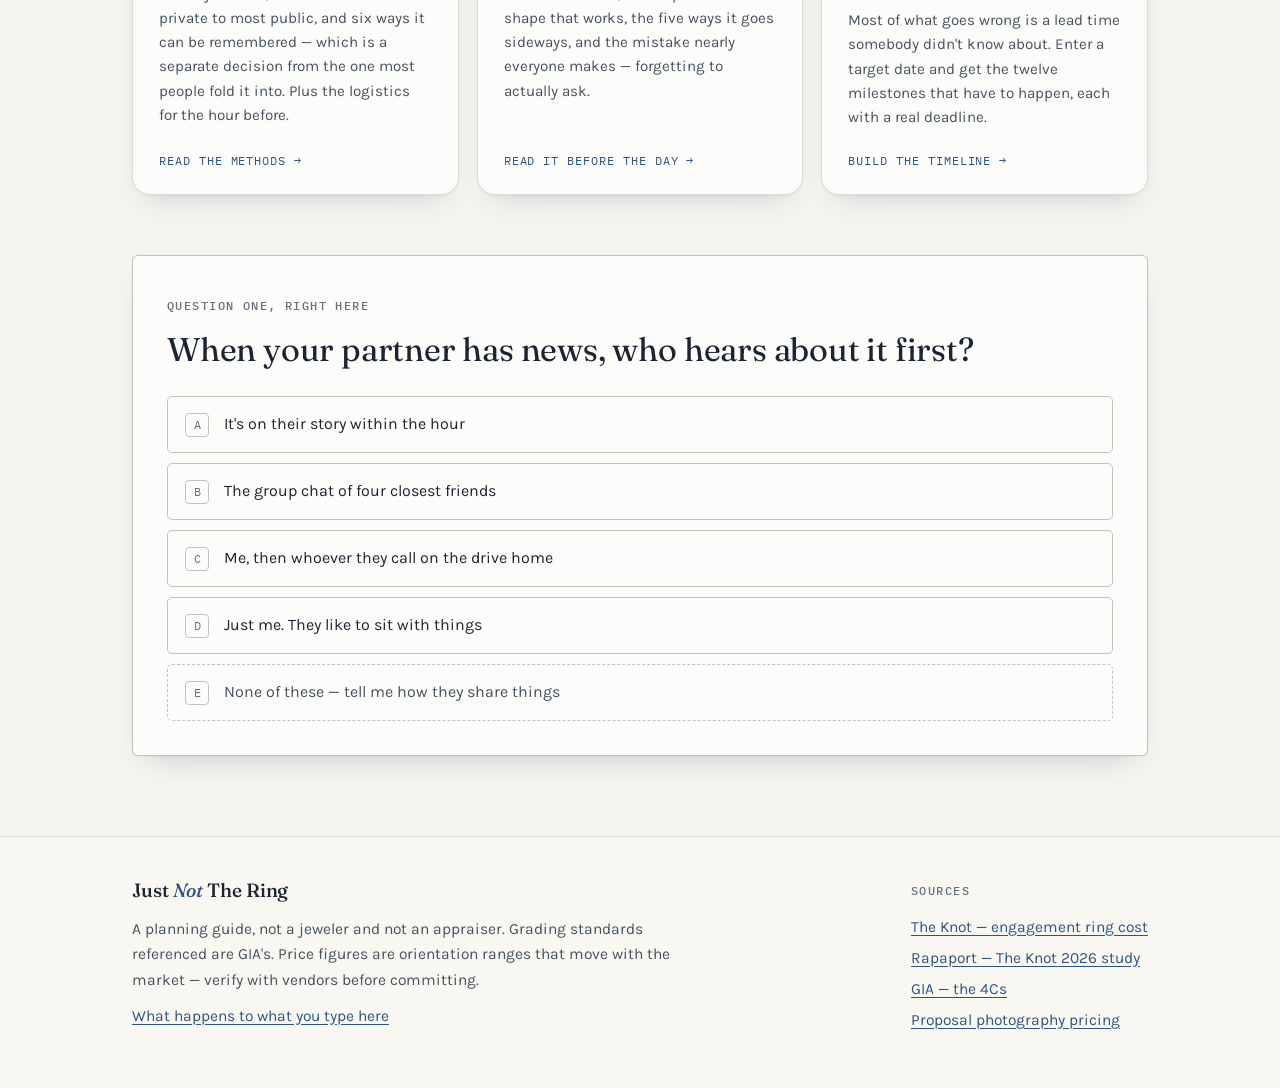
==== commit 898c77a6: "Stories: a static section under /stories/, its own preview card per page, and a verifier One stylesh" ====
--- a/public/index.html
+++ b/public/index.html
@@ -135,12 +135,12 @@
 .mark em{font-style:italic;color:var(--accent)}
 .bar-nav{display:flex;gap:2px;margin-left:auto;min-width:0;overflow-x:auto;scrollbar-width:none;-webkit-overflow-scrolling:touch}
 .bar-nav::-webkit-scrollbar{display:none}
-.bar-nav button{
+.bar-nav button,.bar-nav a{
   font-family:var(--mono);font-size:.74rem;letter-spacing:.08em;text-transform:uppercase;
   color:var(--ink-2);background:none;border:0;cursor:pointer;padding:8px 11px;border-radius:4px;
-  white-space:nowrap;
-}
-.bar-nav button:hover{color:var(--ink);background:var(--surface-3)}
+  white-space:nowrap;text-decoration:none;
+}
+.bar-nav button:hover,.bar-nav a:hover{color:var(--ink);background:var(--surface-3)}
 .bar-nav button[aria-current="page"]{color:var(--accent);background:var(--accent-soft);font-weight:500}
 
 .menu-btn{
@@ -153,13 +153,13 @@
   display:none;border-top:1px solid var(--line);background:var(--bg);
   padding:8px 14px 16px;max-width:1060px;margin-inline:auto;
 }
-.nav-panel button{
+.nav-panel button,.nav-panel a{
   display:flex;align-items:center;gap:14px;width:100%;min-height:50px;text-align:left;
   font:inherit;font-size:1.02rem;font-weight:500;color:var(--ink);background:none;border:0;
-  border-bottom:1px solid var(--line);padding:6px 4px;cursor:pointer;
-}
-.nav-panel button:last-child{border-bottom:0}
-.nav-panel button:hover{color:var(--accent-ink)}
+  border-bottom:1px solid var(--line);padding:6px 4px;cursor:pointer;text-decoration:none;
+}
+.nav-panel > :last-child{border-bottom:0}
+.nav-panel button:hover,.nav-panel a:hover{color:var(--accent-ink)}
 .nav-panel button[aria-current="page"]{color:var(--accent)}
 .nav-panel .np-n{font-family:var(--mono);font-size:.76rem;color:var(--gold);width:24px;flex:none}
 @media (max-width:900px){
@@ -585,6 +585,7 @@
       <button data-go="how">How</button>
       <button data-go="words">Words</button>
       <button data-go="when">When</button>
+      <a href="https://justnotthering.com/stories/">Stories</a>
     </nav>
     <button class="menu-btn" id="menuBtn" type="button" aria-expanded="false" aria-controls="navPanel">
       <svg id="menuOpen" width="18" height="18" viewBox="0 0 24 24" fill="none" stroke="currentColor" stroke-width="2" stroke-linecap="round" aria-hidden="true"><path d="M3 6h18M3 12h18M3 18h18"></path></svg>
@@ -602,6 +603,7 @@
     <button data-go="how"><span class="np-n">07</span>How</button>
     <button data-go="words"><span class="np-n">08</span>What to say</button>
     <button data-go="when"><span class="np-n">09</span>When</button>
+    <a href="https://justnotthering.com/stories/"><span class="np-n" aria-hidden="true"></span>Stories</a>
   </nav>
 </header>
 
@@ -1646,7 +1648,9 @@
           <h3 style="margin:12px 0 12px">Emailing yourself the plan</h3>
           <p class="small">If you use the email button, two things travel to our server and on to Resend, the service that delivers the message: <b>the address you typed</b> and <b>the plan link</b> — plus, if you ticked it, the fact that you ticked the box. Nothing else, and no part of the quiz beyond what the link already holds. We do not keep a copy of any of it.</p>
           <p class="small" style="margin-top:12px">Resend keeps delivery records — that a message to that address was sent, and whether it arrived — the way every email service does. Their privacy terms are at <a href="https://resend.com/legal/privacy-policy">resend.com/legal/privacy-policy</a>.</p>
-          <p class="small" style="margin-top:12px">If you tick the box asking to hear from us, your address is added to a mailing list and stays there until you unsubscribe, which every message we send will let you do in one click. Leave it unticked and your address is used once, to send you that one email, and then not again.</p>
+          <p class="small" style="margin-top:12px">If you tick the box asking to hear from us, your address is added to a mailing list and stays there until you unsubscribe. Every message carries a link that removes you, and the header that puts an Unsubscribe button in your mail app. The button is one press. The link opens a page with a button on it, because a link that acted on its own would fire the first time a spam filter followed it. Leave it unticked and your address is used once, to send you that one email, and then not again.</p>
+          <p class="small" style="margin-top:12px"><b>Opening the email tells us nothing.</b> It contains no images and loads no fonts, so there is no tracking pixel and nothing is fetched from anyone when you read it. The link inside is the plain plan link, not a redirect that counts clicks.</p>
+          <p class="small" style="margin-top:12px"><b>Leaving the list.</b> The unsubscribe link only exists in emails to people who ticked the box, and the email itself says which of the two you got. The link carries one thing: an opaque id our email provider assigned to your entry, never your address. Opening it shows a page with a button and changes nothing until you press it, so a link scanner following it cannot take you off by accident. Pressing it marks your entry unsubscribed with Resend, and nothing about your plan is touched, because nothing about your plan was ever stored. Like the send button, this page counts requests per connection to stop abuse, holding times only.</p>
         </div>
 
         <div class="card" style="padding:24px;margin-top:18px">
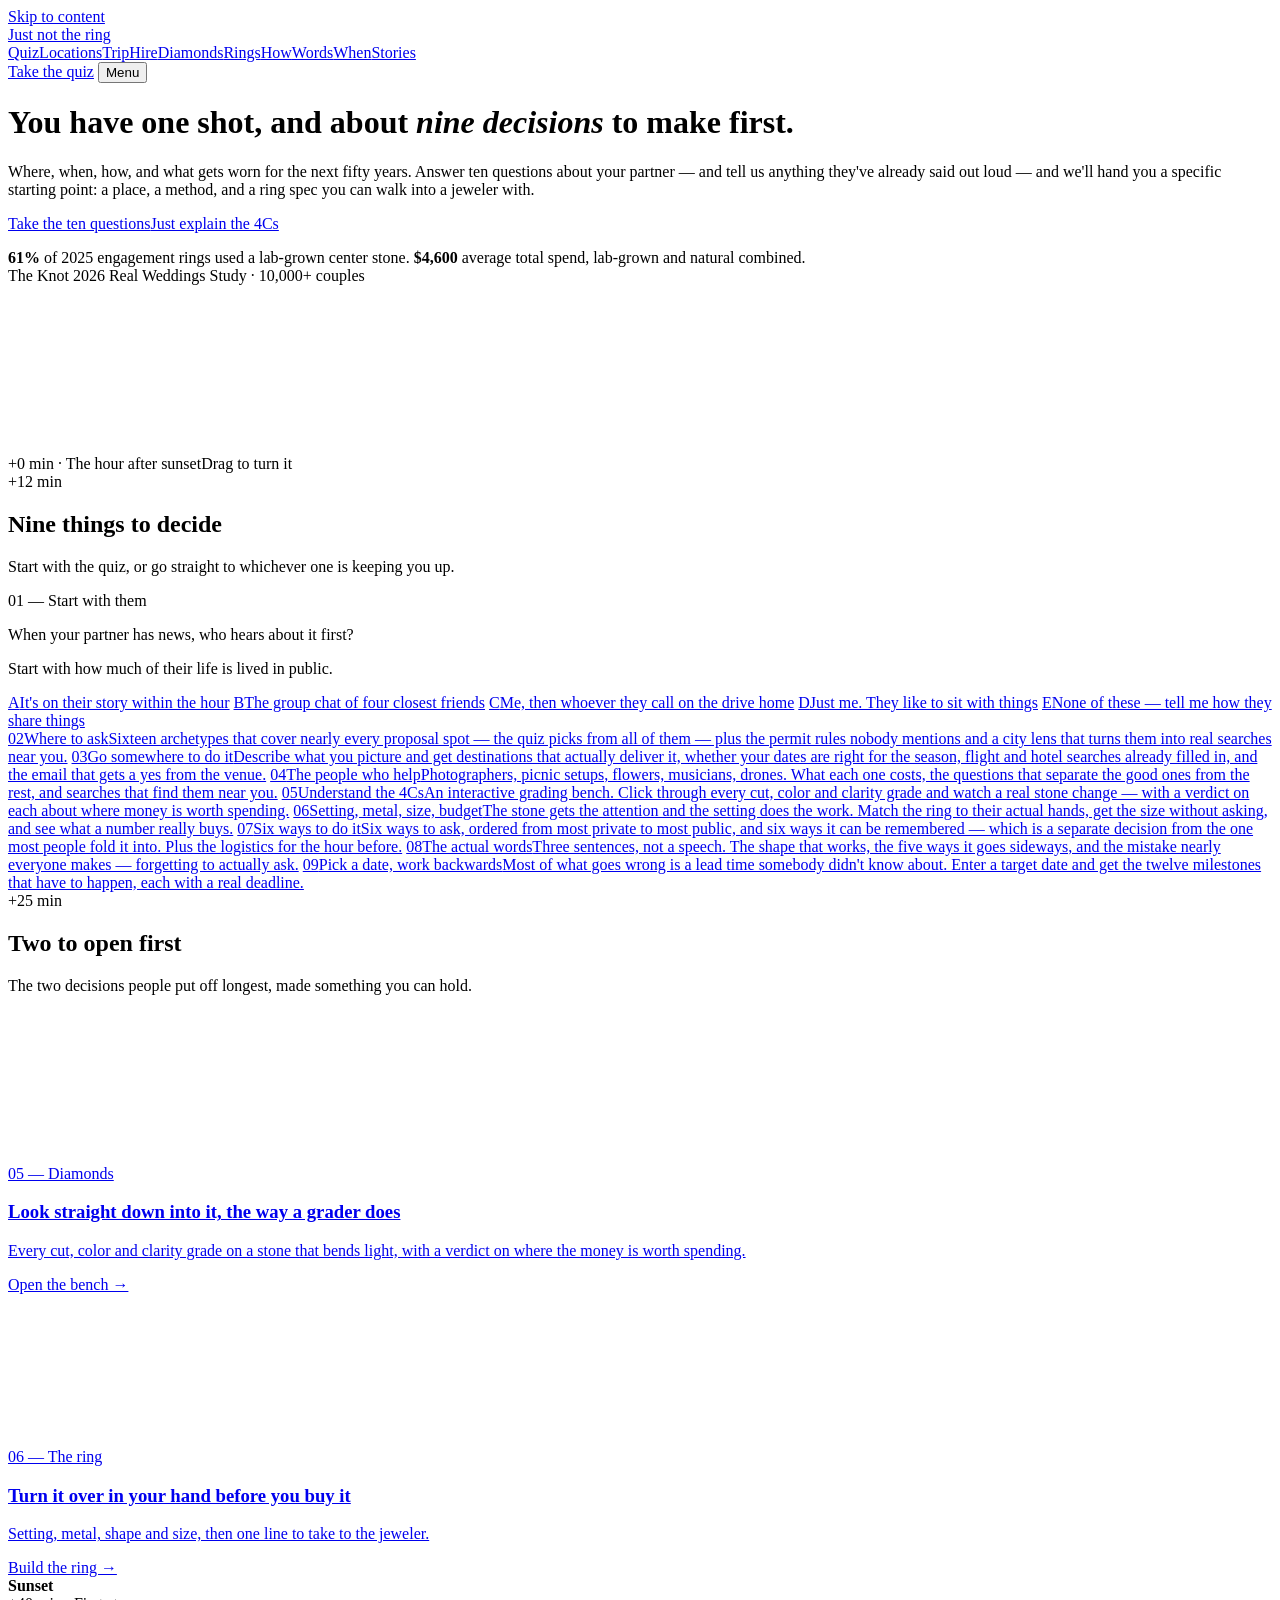
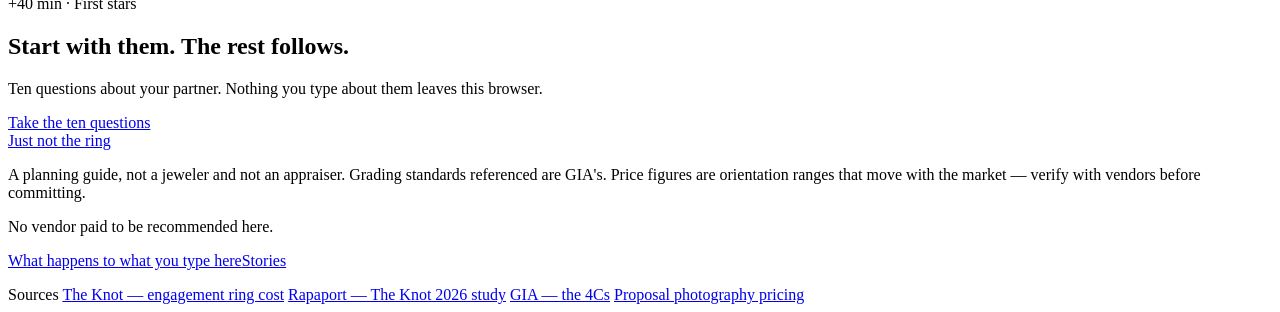
==== commit 10c28e69: "Dusk Gallery: one page per section, self-hosted type, 3D stones, plan links at /quiz/#plan= The site" ====
--- a/public/index.html
+++ b/public/index.html
@@ -2,3888 +2,145 @@
 <html lang="en">
 <head>
 <meta charset="utf-8">
-<meta name="viewport" content="width=device-width, initial-scale=1, viewport-fit=cover">
+<meta name="viewport" content="width=device-width,initial-scale=1,viewport-fit=cover">
+<meta name="color-scheme" content="light">
+<title>Just Not The Ring</title>
 <meta name="description" content="A planning guide for the proposal: a relationship quiz that recommends a location, a method and a ring spec, plus interactive guides to the 4Cs, settings, budget and timing.">
-<title>Just Not The Ring</title>
-<link rel="preconnect" href="https://fonts.googleapis.com">
-<link rel="preconnect" href="https://fonts.gstatic.com" crossorigin>
-<link rel="stylesheet" href="https://fonts.googleapis.com/css2?family=Fraunces:ital,opsz,wght@0,9..144,400;0,9..144,500;0,9..144,600;1,9..144,400;1,9..144,500&family=Karla:wght@300;400;500;600;700&family=IBM+Plex+Mono:wght@400;500&display=swap">
+<link rel="canonical" href="https://justnotthering.com/">
+<link rel="preload" href="/assets/fonts/newsreader-latin.woff2" as="font" type="font/woff2" crossorigin>
+<link rel="preload" href="/assets/fonts/geist-latin.woff2" as="font" type="font/woff2" crossorigin>
 <style>
-/* ---- document reset (supplied by the host when embedded; explicit when self-hosted) ---- */
-:root{
-  color-scheme: light dark;
-  padding-top: env(safe-area-inset-top, 0px);
-  padding-bottom: env(safe-area-inset-bottom, 0px);
-}
-img{max-width:100%}
-
-/* ============ TOKENS ============ */
-:root{
-  --bg:#F5F4EF;
-  --surface:#FCFCFA;
-  --surface-2:#F8F7F2;
-  --surface-3:#E7E9E4;
-  --ink:#1B2430;
-  --ink-2:#46525F;
-  --ink-3:#66717E;
-  --line:#DBDBD4;
-  --line-2:#C1C5BE;
-  --accent:#2F5480;
-  --accent-ink:#1E3A5F;
-  --accent-deep:#1E3A5F;
-  --accent-soft:#E5EBF3;
-  --gold:#8A6C2C;
-  --gold-soft:#F3EEE1;
-  --good:#2F6B47;
-  --warn:#7D5210;
-  --crit:#8A2F2A;
-  --shadow:0 1px 2px rgba(30,58,95,.05), 0 14px 30px -18px rgba(30,58,95,.30);
-  --shadow-lift:0 2px 5px rgba(30,58,95,.07), 0 22px 46px -22px rgba(30,58,95,.38);
-  --display:"Fraunces", Georgia, "Times New Roman", serif;
-  --body:"Karla", "Helvetica Neue", Arial, sans-serif;
-  --mono:"IBM Plex Mono", "SFMono-Regular", Menlo, monospace;
-}
-@media (prefers-color-scheme: dark){
-  :root:not([data-theme="light"]){
-    --bg:#101823;
-    --surface:#18222F;
-    --surface-2:#1E2937;
-    --surface-3:#283545;
-    --ink:#EDF2F8;
-    --ink-2:#BAC7D6;
-    --ink-3:#93A1B1;
-    --line:#2C3949;
-    --line-2:#3C4C5F;
-    --accent:#8FB3DF;
-    --accent-ink:#C6D8EF;
-    --accent-deep:#A6C4E8;
-    --accent-soft:#1B2A3A;
-    --gold:#DCC07C;
-    --gold-soft:#2A2617;
-    --good:#7CC69C;
-    --warn:#DCAE5F;
-    --crit:#E68880;
-    --shadow:0 1px 2px rgba(0,0,0,.45), 0 12px 30px -16px rgba(0,0,0,.75);
-    --shadow-lift:0 2px 6px rgba(0,0,0,.5), 0 22px 50px -22px rgba(0,0,0,.85);
+/* Page-to-page transitions. This opt-in is here rather than in the stylesheet because a
+   browser decides whether to animate as the new page starts, which can be before an
+   external stylesheet has arrived. Declared in styles.css, Chrome aborted roughly half the
+   transitions in testing; declared here, none. */
+@view-transition{navigation:auto}
+@media (prefers-reduced-motion:reduce){@view-transition{navigation:none}}
+</style>
+<link rel="stylesheet" href="/assets/styles.css">
+<script>
+/* Old links keep working. The site used to be one page that routed on the part after the #:
+   /#diamonds was a section and /#plan=... was a plan. Each section is its own page now, so an
+   old address is moved to the new one here, before anything is drawn. A plan keeps its payload
+   in the fragment the whole way, which is the part of an address a browser never sends. */
+(function(){
+  var PAGES=["quiz","locations","trip","hire","diamonds","rings","how","words","when","privacy"];
+  function go(){
+    var h=(location.hash||"").slice(1);
+    if(h.indexOf("plan=")===0) location.replace("/quiz/"+location.hash);
+    else if(PAGES.indexOf(h)>-1) location.replace("/"+h+"/");
   }
-}
-:root[data-theme="dark"]{
-  --bg:#101823;
-  --surface:#18222F;
-  --surface-2:#1E2937;
-  --surface-3:#283545;
-  --ink:#EDF2F8;
-  --ink-2:#BAC7D6;
-  --ink-3:#93A1B1;
-  --line:#2C3949;
-  --line-2:#3C4C5F;
-  --accent:#8FB3DF;
-  --accent-ink:#C6D8EF;
-  --accent-deep:#A6C4E8;
-  --accent-soft:#1B2A3A;
-  --gold:#DCC07C;
-  --gold-soft:#2A2617;
-  --good:#7CC69C;
-  --warn:#DCAE5F;
-  --crit:#E68880;
-  --shadow:0 1px 2px rgba(0,0,0,.45), 0 12px 30px -16px rgba(0,0,0,.75);
-  --shadow-lift:0 2px 6px rgba(0,0,0,.5), 0 22px 50px -22px rgba(0,0,0,.85);
-}
-
-/* ============ BASE ============ */
-*{box-sizing:border-box}
-[hidden]{display:none!important}
-body{
-  background:var(--bg);color:var(--ink);
-  font-family:var(--body);font-size:17px;line-height:1.65;margin:0;
-  -webkit-font-smoothing:antialiased;
-}
-.wrap{max-width:1060px;margin-inline:auto;padding-inline:22px}
-
-h1,h2,h3,h4{margin:0;text-wrap:balance;font-family:var(--display);font-weight:500;color:var(--ink)}
-h1{font-size:clamp(2.3rem,5.6vw,3.7rem);line-height:1.08;letter-spacing:-.012em}
-h2{font-size:clamp(1.8rem,3.8vw,2.5rem);line-height:1.14;letter-spacing:-.008em}
-h3{font-size:clamp(1.2rem,2.2vw,1.42rem);line-height:1.28}
-h4{font-family:var(--body);font-size:1.02rem;font-weight:600;line-height:1.4;letter-spacing:0}
-p{margin:0}
-a{color:var(--accent);text-underline-offset:3px}
-:focus-visible{outline:2px solid var(--accent);outline-offset:3px;border-radius:3px}
-b,strong{font-weight:600;color:var(--ink)}
-
-.eyebrow{
-  font-family:var(--mono);font-size:.74rem;text-transform:uppercase;
-  letter-spacing:.12em;color:var(--ink-3);font-weight:500;
-}
-.eyebrow .n{color:var(--gold)}
-.lede{font-size:1.16rem;color:var(--ink-2);line-height:1.62}
-.small{font-size:.97rem;color:var(--ink-2);line-height:1.62}
-.tiny{font-family:var(--mono);font-size:.75rem;color:var(--ink-3);letter-spacing:.02em;line-height:1.5}
-.num{font-family:var(--mono);font-variant-numeric:tabular-nums}
-
-/* ============ TOP BAR ============ */
-#topbar{
-  position:sticky;top:env(safe-area-inset-top,0px);z-index:50;
-  background:color-mix(in srgb, var(--bg) 92%, transparent);
-  backdrop-filter:blur(14px);border-bottom:1px solid var(--line);
-}
-.bar-inner{max-width:1060px;margin-inline:auto;padding:11px 22px;display:flex;align-items:center;gap:20px}
-.mark{
-  font-family:var(--display);font-size:1.12rem;font-weight:500;letter-spacing:-.005em;
-  white-space:nowrap;text-decoration:none;color:var(--ink);background:none;border:0;
-  cursor:pointer;padding:4px 0;flex:none;
-}
-.mark em{font-style:italic;color:var(--accent)}
-.bar-nav{display:flex;gap:2px;margin-left:auto;min-width:0;overflow-x:auto;scrollbar-width:none;-webkit-overflow-scrolling:touch}
-.bar-nav::-webkit-scrollbar{display:none}
-.bar-nav button,.bar-nav a{
-  font-family:var(--mono);font-size:.74rem;letter-spacing:.08em;text-transform:uppercase;
-  color:var(--ink-2);background:none;border:0;cursor:pointer;padding:8px 11px;border-radius:4px;
-  white-space:nowrap;text-decoration:none;
-}
-.bar-nav button:hover,.bar-nav a:hover{color:var(--ink);background:var(--surface-3)}
-.bar-nav button[aria-current="page"]{color:var(--accent);background:var(--accent-soft);font-weight:500}
-
-.menu-btn{
-  display:none;align-items:center;gap:9px;margin-left:auto;font:inherit;font-size:.9rem;font-weight:600;
-  color:var(--ink);background:var(--surface);border:1px solid var(--line-2);border-radius:999px;
-  padding:9px 16px;cursor:pointer;min-height:44px;
-}
-.menu-btn:hover{border-color:var(--accent);color:var(--accent-ink)}
-.nav-panel{
-  display:none;border-top:1px solid var(--line);background:var(--bg);
-  padding:8px 14px 16px;max-width:1060px;margin-inline:auto;
-}
-.nav-panel button,.nav-panel a{
-  display:flex;align-items:center;gap:14px;width:100%;min-height:50px;text-align:left;
-  font:inherit;font-size:1.02rem;font-weight:500;color:var(--ink);background:none;border:0;
-  border-bottom:1px solid var(--line);padding:6px 4px;cursor:pointer;text-decoration:none;
-}
-.nav-panel > :last-child{border-bottom:0}
-.nav-panel button:hover,.nav-panel a:hover{color:var(--accent-ink)}
-.nav-panel button[aria-current="page"]{color:var(--accent)}
-.nav-panel .np-n{font-family:var(--mono);font-size:.76rem;color:var(--gold);width:24px;flex:none}
-@media (max-width:900px){
-  .bar-nav{display:none}
-  .menu-btn{display:inline-flex}
-  .nav-panel{display:block}
-}
-
-/* ============ VIEWS ============ */
-.view{padding-block:clamp(38px,6vw,68px) clamp(46px,7vw,80px);animation:fade .26s ease-out}
-@keyframes fade{from{opacity:0;transform:translateY(6px)}to{opacity:1;transform:none}}
-.view-head{max-width:64ch;margin-bottom:34px}
-.view-head h2{margin-top:12px}
-.view-head .lede{margin-top:16px}
-.view-foot{
-  margin-top:clamp(40px,6vw,64px);padding-top:26px;border-top:1px solid var(--line);
-  display:flex;flex-wrap:wrap;gap:12px;align-items:center;
-}
-.view-foot .spacer{flex:1}
-
-/* ============ BUTTONS ============ */
-.btn{
-  font-family:var(--body);font-size:.95rem;font-weight:600;
-  padding:13px 26px;border-radius:999px;border:1px solid var(--accent);
-  background:var(--accent);color:#fff;cursor:pointer;text-decoration:none;
-  display:inline-flex;align-items:center;gap:9px;transition:background .15s,border-color .15s;
-}
-@media (prefers-color-scheme: dark){:root:not([data-theme="light"]) .btn:not(.ghost){color:#0E141B}}
-:root[data-theme="dark"] .btn:not(.ghost){color:#0E141B}
-.btn:hover{background:var(--accent-deep);border-color:var(--accent-deep)}
-.btn.ghost{background:transparent;color:var(--ink);border-color:var(--line-2)}
-.btn.ghost:hover{background:var(--surface);border-color:var(--ink-3)}
-.btn[disabled]{opacity:.42;cursor:not-allowed}
-.linkbtn{background:none;border:0;font:inherit;font-size:.95rem;color:var(--ink-3);cursor:pointer;padding:6px 2px}
-.linkbtn:hover{color:var(--ink)}
-.field{
-  font:inherit;font-size:1rem;padding:12px 14px;border:1px solid var(--line-2);
-  border-radius:4px;background:var(--surface);color:var(--ink);width:100%;
-}
-.field::placeholder{color:var(--ink-3)}
-
-/* ============ HOME ============ */
-.hero-grid{display:grid;grid-template-columns:1.3fr .7fr;gap:clamp(30px,5vw,60px);align-items:center}
-.hero-kicker{display:flex;align-items:center;gap:12px;margin-bottom:20px}
-.hero-kicker .rule{height:1px;flex:1;background:var(--gold);opacity:.5;max-width:110px}
-h1 .it{font-style:italic;color:var(--accent)}
-.hero-sub{margin-top:22px;max-width:48ch}
-.hero-cta{display:flex;flex-wrap:wrap;gap:11px;margin-top:28px}
-.skypanel{
-  position:relative;height:300px;border-radius:20px;overflow:hidden;margin-bottom:18px;
-  background:linear-gradient(170deg,#93AFD1 0%,#456A97 40%,#16304F 100%);
-  display:flex;align-items:center;justify-content:center;
-}
-.skypanel svg{position:relative;width:206px;height:206px;margin-bottom:24px}
-.skyglow{
-  position:absolute;top:28px;left:50%;margin-left:-118px;width:236px;height:236px;border-radius:50%;
-  background:radial-gradient(circle,rgba(238,245,255,.26) 0%,rgba(210,228,250,.09) 54%,rgba(210,228,250,0) 74%);
-}
-.skyveil{
-  position:absolute;left:0;right:0;bottom:0;height:88px;
-  background:linear-gradient(180deg,rgba(20,32,47,0) 0%,rgba(13,22,36,.58) 100%);
-}
-.skycap{
-  position:absolute;left:24px;bottom:18px;font-family:var(--display);font-style:italic;
-  font-size:1.16rem;color:#EEF3FA;
-}
-.stat-stack{display:grid;gap:1px;background:var(--line);border:1px solid var(--line);border-radius:14px;overflow:hidden}
-.stat{background:var(--surface);padding:14px 16px}
-.stat b{font-family:var(--mono);font-size:1.34rem;font-weight:500;display:block;letter-spacing:-.02em;color:var(--ink)}
-.stat span{font-size:.88rem;color:var(--ink-2);line-height:1.5;display:block;margin-top:3px}
-
-.index-grid{display:grid;grid-template-columns:repeat(auto-fit,minmax(266px,1fr));gap:18px}
-.idx-card{
-  background:var(--surface);padding:26px 26px 24px;text-align:left;border:1px solid var(--line);
-  border-radius:18px;box-shadow:var(--shadow);font:inherit;
-  color:var(--ink);cursor:pointer;display:flex;flex-direction:column;gap:9px;
-  transition:background .15s;min-height:100%;
-}
-.idx-card:hover{background:var(--accent-soft)}
-.idx-card h3{font-size:1.3rem}
-.idx-card p{font-size:.95rem;color:var(--ink-2);line-height:1.6}
-.idx-card .go{
-  margin-top:auto;padding-top:12px;font-family:var(--mono);font-size:.74rem;
-  letter-spacing:.08em;text-transform:uppercase;color:var(--accent);
-}
-.starter{margin-top:clamp(40px,6vw,60px);background:var(--surface);border:1px solid var(--line-2);border-radius:6px;box-shadow:var(--shadow);padding:clamp(24px,4vw,34px)}
-
-/* ============ QUIZ ============ */
-#quizpanel{background:var(--surface);border:1px solid var(--line-2);border-radius:18px;box-shadow:var(--shadow-lift);overflow:hidden}
-.quiz-top{display:flex;align-items:center;gap:16px;padding:15px 24px;border-bottom:1px solid var(--line);background:var(--surface-2)}
-.progress{flex:1;height:4px;background:var(--surface-3);border-radius:99px;overflow:hidden}
-.progress i{display:block;height:100%;background:var(--accent);width:11%;transition:width .35s cubic-bezier(.2,.7,.3,1)}
-.quiz-body{padding:clamp(26px,4vw,40px)}
-.q-prompt{font-family:var(--display);font-size:clamp(1.5rem,3.2vw,2.05rem);line-height:1.2;letter-spacing:-.006em;color:var(--ink)}
-.q-note{margin-top:11px;font-size:.97rem;color:var(--ink-3);line-height:1.55}
-.opts{display:grid;gap:10px;margin-top:26px}
-.opt{
-  display:flex;gap:15px;align-items:flex-start;text-align:left;width:100%;
-  background:var(--surface);border:1px solid var(--line-2);border-radius:5px;
-  padding:15px 17px;cursor:pointer;font:inherit;font-size:1rem;color:var(--ink);
-  transition:border-color .13s, background .13s;line-height:1.5;
-}
-.opt:hover{border-color:var(--accent);background:var(--accent-soft)}
-.opt[aria-pressed="true"]{border-color:var(--accent);background:var(--accent-soft);box-shadow:inset 3px 0 0 var(--accent)}
-.opt .key{
-  font-family:var(--mono);font-size:.78rem;color:var(--ink-3);
-  border:1px solid var(--line-2);border-radius:4px;width:24px;height:24px;
-  display:grid;place-items:center;flex:none;line-height:1;margin-top:1px;
-}
-.opt[aria-pressed="true"] .key{border-color:var(--accent);color:var(--accent-ink);font-weight:500}
-.quiz-foot{display:flex;align-items:center;gap:14px;margin-top:28px}
-.quiz-foot .spacer{flex:1}
-.opt-other{border-style:dashed;color:var(--ink-2)}
-.opt-other[aria-pressed="true"]{border-style:solid;color:var(--ink)}
-.own-wrap{margin-top:16px;padding:18px;border:1px solid var(--line);border-radius:5px;background:var(--surface-2)}
-.own-wrap textarea{resize:vertical;min-height:76px;line-height:1.55;font-family:var(--body)}
-.own-echo{margin-top:24px;border:1px solid var(--line);border-left:3px solid var(--accent);border-radius:0 6px 6px 0;padding:20px 24px;background:var(--surface-2)}
-.own-echo blockquote{margin:14px 0 0;font-family:var(--display);font-size:1.1rem;line-height:1.5;color:var(--ink)}
-.own-echo blockquote .oq{display:block;font-family:var(--mono);font-size:.72rem;letter-spacing:.06em;text-transform:uppercase;color:var(--ink-3);margin-bottom:5px}
-
-.result-head{padding:clamp(26px,4vw,36px);background:linear-gradient(180deg,var(--accent-soft),transparent);border-bottom:1px solid var(--line)}
-.rec-row{display:grid;grid-template-columns:repeat(3,1fr);gap:1px;background:var(--line);border-block:1px solid var(--line)}
-.rec{background:var(--surface);padding:22px 24px}
-.rec .eyebrow{display:block;margin-bottom:10px}
-.rec h3{font-size:1.24rem;line-height:1.26}
-.rec p{margin-top:10px;font-size:.95rem;color:var(--ink-2);line-height:1.58}
-.spec-line{
-  font-family:var(--mono);font-size:.88rem;line-height:1.8;background:var(--surface-2);
-  border:1px solid var(--line-2);border-radius:5px;padding:15px 17px;margin-top:14px;
-  color:var(--ink);overflow-x:auto;
-}
-.spec-line .tag{color:var(--gold);font-weight:500}
-.moves{display:grid;gap:12px;margin:8px 0 0;padding:0;list-style:none}
-.moves li{display:flex;gap:13px;font-size:.98rem;color:var(--ink-2);line-height:1.58}
-.moves li::before{
-  content:attr(data-n);font-family:var(--mono);font-size:.76rem;color:var(--accent-ink);
-  background:var(--accent-soft);border-radius:4px;width:23px;height:23px;flex:none;
-  display:grid;place-items:center;margin-top:3px;font-weight:500;
-}
-.share{margin-top:26px;border:1px solid var(--line);border-radius:14px;background:var(--surface-2);padding:20px 22px}
-.share-row{display:grid;grid-template-columns:1fr auto;gap:10px;margin-top:13px}
-.share-row input{font-family:var(--mono);font-size:.84rem}
-.mailrow{margin-top:20px;padding-top:18px;border-top:1px solid var(--line)}
-.mailrow input[type=email]{font-family:var(--body);font-size:.97rem}
-.optin{display:flex;gap:10px;align-items:flex-start;margin-top:13px;font-size:.92rem;line-height:1.5;color:var(--ink-2);cursor:pointer}
-.optin input{margin-top:3px;width:17px;height:17px;flex:none;accent-color:var(--accent)}
-/* #planMsg is the standing disclosure and must never be overwritten — a visitor
-   who mistypes their address still needs to see what sending does. Transient
-   status goes in #planStatus, which collapses when empty. */
-#planStatus{margin-top:9px;font-weight:500}
-#planStatus:empty{display:none}
-#planStatus.ok{color:var(--good)}
-#planStatus.bad{color:var(--crit)}
-@media (max-width:640px){.share-row{grid-template-columns:1fr}}
-
-/* The adjuster on the result, and the "what they have said" step. Both exist
-   because the recommendation is a second opinion — it has to be correctable
-   in place, and it has to be overrulable by something the partner said. */
-.adjust{margin-top:26px;border:1px solid var(--line-2);border-radius:14px;background:var(--surface-2);padding:20px 22px}
-.adjust-row{display:grid;grid-template-columns:repeat(4,1fr);gap:13px;margin-top:15px}
-.adjust-row label{display:flex;flex-direction:column;gap:6px;min-width:0}
-.adjust-row select{font-size:.94rem;padding:10px 12px;cursor:pointer}
-@media (max-width:1000px){.adjust-row{grid-template-columns:repeat(2,1fr)}}
-@media (max-width:620px){.adjust-row{grid-template-columns:1fr}}
-/* Four cards now: where, how it goes, how it is remembered, the ring. */
-.rec-row-4{grid-template-columns:repeat(2,1fr)}
-@media (min-width:1001px){.rec-row-4{grid-template-columns:repeat(4,1fr)}}
-.said-wrap{display:grid;gap:20px;margin-top:24px}
-.said-group .eyebrow{display:block;margin-bottom:11px}
-.said-list{display:grid;gap:2px}
-.said-item{display:flex;gap:13px;align-items:flex-start;padding:11px 13px;border:1px solid transparent;
-  border-radius:5px;cursor:pointer;font-size:1rem;line-height:1.5;color:var(--ink)}
-.said-item:hover{background:var(--surface-2);border-color:var(--line)}
-.said-item input{margin-top:4px;width:18px;height:18px;flex:none;accent-color:var(--accent);cursor:pointer}
-.said-item:has(input:checked){background:var(--accent-soft);border-color:var(--accent)}
-.said-pick{margin:4px 0 10px 44px}
-.watch{border-left:3px solid var(--warn);padding-left:15px;font-size:.97rem;color:var(--ink-2);line-height:1.6}
-.note-good{border-left:3px solid var(--good);padding-left:15px;font-size:.97rem;color:var(--ink-2);line-height:1.6}
-
-/* ============ SHARED BLOCKS ============ */
-.card{background:var(--surface);border:1px solid var(--line);border-radius:16px;min-width:0}
-.grid{display:grid;gap:15px}
-.grid>*{min-width:0}
-.tablewrap{max-width:100%}
-.g2{grid-template-columns:repeat(2,1fr)}
-.g3{grid-template-columns:repeat(3,1fr)}
-
-.chip{
-  font-family:var(--mono);font-size:.7rem;letter-spacing:.05em;text-transform:uppercase;
-  border:1px solid var(--line-2);color:var(--ink-3);border-radius:99px;padding:4px 10px;
-}
-.chip.on{border-color:var(--accent);color:var(--accent-ink);background:var(--accent-soft)}
-.chip.gold{border-color:var(--gold);color:var(--gold);background:var(--gold-soft)}
-.meta{display:flex;flex-wrap:wrap;gap:7px}
-
-.callout{
-  border:1px solid var(--line);border-left:3px solid var(--gold);background:var(--surface);
-  border-radius:0 6px 6px 0;padding:20px 24px;margin-top:24px;
-}
-.callout .eyebrow{color:var(--gold);display:block;margin-bottom:9px}
-.callout p{font-size:.99rem;color:var(--ink-2);line-height:1.64}
-.callout p + p{margin-top:11px}
-
-.tablewrap{overflow-x:auto;border:1px solid var(--line);border-radius:14px;background:var(--surface)}
-table{border-collapse:collapse;width:100%;min-width:580px;font-size:.97rem}
-th,td{text-align:left;padding:14px 17px;border-bottom:1px solid var(--line);vertical-align:top;line-height:1.55}
-thead th{font-family:var(--mono);font-size:.74rem;text-transform:uppercase;letter-spacing:.08em;color:var(--ink-3);font-weight:500;background:var(--surface-2)}
-tbody tr:last-child td{border-bottom:0}
-td:first-child{font-weight:600;color:var(--ink)}
-td{color:var(--ink-2)}
-.mohs{font-family:var(--mono);font-variant-numeric:tabular-nums;color:var(--ink)}
-
-/* ============ LOCATIONS ============ */
-.loc-grid{display:grid;grid-template-columns:repeat(auto-fit,minmax(262px,1fr));gap:1px;background:var(--line);border:1px solid var(--line);border-radius:16px;overflow:hidden}
-.loc{background:var(--surface);padding:24px;display:flex;flex-direction:column;gap:10px}
-.loc h4{font-family:var(--display);font-weight:500;font-size:1.26rem;line-height:1.24}
-.loc p{font-size:.95rem;color:var(--ink-2);line-height:1.6}
-.loc .meta{margin-top:auto;padding-top:12px}
-
-.lens{display:grid;grid-template-columns:1fr auto;gap:11px;max-width:540px}
-.lensmodes{display:flex;flex-wrap:wrap;gap:8px;margin-top:14px}
-.modechip{
-  font-family:var(--mono);font-size:.74rem;letter-spacing:.04em;background:var(--surface);
-  border:1px solid var(--line-2);color:var(--ink-2);border-radius:99px;padding:7px 14px;cursor:pointer;
-  transition:border-color .13s,background .13s,color .13s;
-}
-.modechip:hover{border-color:var(--accent);color:var(--ink)}
-.modechip[aria-pressed="true"]{border-color:var(--accent);background:var(--accent-soft);color:var(--accent-ink);font-weight:500}
-.lenslinks{display:flex;flex-wrap:wrap;gap:9px;margin-top:14px}
-.lenslink{
-  font-size:.94rem;text-decoration:none;color:var(--ink);background:var(--surface);
-  border:1px solid var(--line-2);border-radius:99px;padding:8px 15px;
-  display:inline-flex;align-items:center;gap:8px;transition:border-color .13s,background .13s;
-}
-.lenslink:hover{border-color:var(--accent);background:var(--accent-soft);color:var(--accent-ink)}
-
-/* ============ TRIP ============ */
-.brief-grid{display:grid;grid-template-columns:repeat(4,1fr);gap:14px;margin-top:16px}
-.bf{display:flex;flex-direction:column;gap:7px;min-width:0}
-.bf-wide{grid-column:span 4}
-.bf label{font-family:var(--mono);font-size:.74rem;text-transform:uppercase;letter-spacing:.07em;color:var(--ink-3)}
-.bf .opt-note{text-transform:none;letter-spacing:0;color:var(--ink-3);opacity:.8}
-select.field{appearance:none;background-image:linear-gradient(45deg,transparent 50%,var(--ink-3) 50%),linear-gradient(135deg,var(--ink-3) 50%,transparent 50%);background-position:calc(100% - 17px) 50%,calc(100% - 12px) 50%;background-size:5px 5px,5px 5px;background-repeat:no-repeat;padding-right:36px}
-
-.linkset{display:grid;gap:1px;background:var(--line);border:1px solid var(--line);border-radius:6px;overflow:hidden;margin-top:20px}
-.linkrow{background:var(--surface);padding:18px 20px;display:grid;grid-template-columns:148px 1fr;gap:16px;align-items:start}
-.linkrow .lr-label{font-family:var(--mono);font-size:.76rem;text-transform:uppercase;letter-spacing:.06em;color:var(--ink-3);padding-top:8px}
-.linkrow .lr-links{display:flex;flex-wrap:wrap;gap:8px}
-
-.dest{background:var(--surface);border:1px solid var(--line);border-radius:6px;padding:24px;margin-top:15px}
-.dest-top{display:flex;flex-wrap:wrap;align-items:baseline;gap:12px}
-.dest-top h4{font-family:var(--display);font-weight:500;font-size:1.44rem}
-.dest-top .code{font-family:var(--mono);font-size:.78rem;color:var(--ink-3);border:1px solid var(--line-2);border-radius:4px;padding:2px 8px}
-.dest p{font-size:.97rem;color:var(--ink-2);line-height:1.62;margin-top:10px}
-.dest .season{margin-top:14px;padding:13px 16px;border-radius:5px;background:var(--surface-2);border:1px solid var(--line);font-size:.94rem;color:var(--ink-2);line-height:1.55}
-.dest .season b{display:block;font-family:var(--mono);font-size:.72rem;text-transform:uppercase;letter-spacing:.07em;color:var(--ink-3);margin-bottom:4px;font-weight:500}
-.dest .spot{margin-top:14px;border-left:3px solid var(--accent);padding-left:15px}
-.dest .spot .lbl{font-family:var(--mono);font-size:.72rem;text-transform:uppercase;letter-spacing:.07em;color:var(--accent-ink);display:block;margin-bottom:4px}
-.dest .lr-links{display:flex;flex-wrap:wrap;gap:8px;margin-top:16px}
-
-.note-out{margin-top:20px;border:1px solid var(--line-2);border-radius:6px;background:var(--surface);padding:20px}
-.note-head{display:flex;flex-wrap:wrap;gap:12px;align-items:center;justify-content:space-between;margin-bottom:12px}
-.note-body{font-family:var(--mono);font-size:.86rem;line-height:1.7;resize:vertical;min-height:300px}
-
-.thinking{display:inline-flex;align-items:center;gap:9px;color:var(--ink-3)}
-.thinking i{width:6px;height:6px;border-radius:50%;background:var(--accent);animation:pulse 1.1s ease-in-out infinite}
-@keyframes pulse{0%,100%{opacity:.25}50%{opacity:1}}
-
-@media (max-width:760px){
-  .brief-grid{grid-template-columns:repeat(2,1fr)}
-  .bf-wide{grid-column:span 2}
-  .linkrow{grid-template-columns:1fr;gap:10px}
-  .linkrow .lr-label{padding-top:0}
-}
-
-/* ============ DIAMOND BENCH ============ */
-.bench{display:grid;grid-template-columns:minmax(0,310px) minmax(0,1fr);gap:1px;background:var(--line);border:1px solid var(--line);border-radius:16px;overflow:hidden}
-.stage{background:var(--surface-2);padding:26px 22px;display:flex;flex-direction:column;align-items:center;gap:18px}
-.stage-art{width:100%;max-width:224px;aspect-ratio:1;display:grid;place-items:center}
-.stage-art svg{width:100%;height:100%}
-.report{width:100%;font-family:var(--mono);font-size:.84rem;line-height:2;border-top:1px solid var(--line);padding-top:14px;margin:0}
-.report div{display:flex;justify-content:space-between;gap:12px}
-.report dt{color:var(--ink-3)}
-.report dd{margin:0;color:var(--ink);font-variant-numeric:tabular-nums;font-weight:500}
-.bench-main{background:var(--surface);min-width:0}
-.tabs{display:flex;border-bottom:1px solid var(--line);overflow-x:auto;scrollbar-width:none}
-.tabs::-webkit-scrollbar{display:none}
-.tab{
-  font-family:var(--mono);font-size:.78rem;letter-spacing:.09em;text-transform:uppercase;
-  background:none;border:0;border-bottom:2px solid transparent;color:var(--ink-3);
-  padding:16px 19px;cursor:pointer;white-space:nowrap;
-}
-.tab:hover{color:var(--ink)}
-.tab[aria-selected="true"]{color:var(--accent);border-bottom-color:var(--accent);font-weight:500}
-.tabpanel{padding:clamp(22px,3vw,30px)}
-.tabpanel h3{margin-bottom:12px}
-.scale{display:flex;gap:3px;margin:20px 0 7px;overflow-x:auto;padding-bottom:6px}
-.step{
-  flex:1;min-width:52px;border:1px solid var(--line-2);border-radius:4px;padding:9px 4px;
-  cursor:pointer;background:var(--surface-2);text-align:center;font:inherit;color:var(--ink);
-  transition:border-color .13s;
-}
-.step:hover{border-color:var(--accent)}
-.step[aria-pressed="true"]{border-color:var(--accent);border-width:2px;padding:8px 3px;background:var(--accent-soft)}
-.step .glabel{font-family:var(--mono);font-size:.8rem;font-weight:500;display:block}
-.step .gsw{height:24px;border-radius:3px;margin-bottom:7px;border:1px solid var(--line-2)}
-.scale-legend{display:flex;justify-content:space-between;font-family:var(--mono);font-size:.72rem;color:var(--ink-3);letter-spacing:.05em;text-transform:uppercase}
-.detail{margin-top:20px;border:1px solid var(--line);border-radius:5px;background:var(--surface-2);padding:20px 22px}
-.detail .eyebrow{display:block;margin-bottom:7px}
-.detail h4{font-family:var(--display);font-weight:500;font-size:1.32rem;margin-bottom:9px}
-.detail p{font-size:.99rem;color:var(--ink-2);line-height:1.62}
-.verdict{
-  display:inline-flex;align-items:center;font-family:var(--mono);font-size:.74rem;
-  text-transform:uppercase;letter-spacing:.07em;border-radius:99px;padding:5px 12px;margin-top:14px;font-weight:500;
-}
-.verdict.buy{background:color-mix(in srgb,var(--good) 16%,transparent);color:var(--good)}
-.verdict.care{background:color-mix(in srgb,var(--warn) 18%,transparent);color:var(--warn)}
-.verdict.skip{background:color-mix(in srgb,var(--crit) 15%,transparent);color:var(--crit)}
-.slider{width:100%;accent-color:var(--accent);margin-top:8px}
-.sliderrow{display:flex;align-items:baseline;gap:14px;margin-top:20px;flex-wrap:wrap}
-.sliderrow .big{font-family:var(--mono);font-size:1.7rem;letter-spacing:-.02em;color:var(--ink)}
-
-.facts{display:grid;gap:1px;background:var(--line);border:1px solid var(--line);border-radius:5px;overflow:hidden;margin-top:20px}
-.fact{background:var(--surface);padding:16px 18px;display:grid;grid-template-columns:140px 1fr;gap:16px;font-size:.97rem}
-.fact dt{font-family:var(--mono);font-size:.76rem;text-transform:uppercase;letter-spacing:.06em;color:var(--ink-3);padding-top:3px}
-.fact dd{margin:0;color:var(--ink-2);line-height:1.6}
-
-.shapes{display:grid;grid-template-columns:repeat(auto-fit,minmax(126px,1fr));gap:1px;background:var(--line);border:1px solid var(--line);border-radius:16px;overflow:hidden}
-.shape{background:var(--surface);padding:17px 12px;text-align:center;cursor:pointer;border:0;font:inherit;color:var(--ink);transition:background .13s}
-.shape:hover{background:var(--accent-soft)}
-.shape[aria-pressed="true"]{background:var(--accent-soft);box-shadow:inset 0 -3px 0 var(--accent)}
-.shape svg{width:54px;height:54px;display:block;margin:0 auto 9px}
-.shape b{font-weight:600;font-size:.92rem;display:block}
-.shape span{font-family:var(--mono);font-size:.7rem;color:var(--ink-3);letter-spacing:.03em}
-
-/* ============ HOW ============ */
-.how-list{display:grid;gap:1px;background:var(--line);border:1px solid var(--line);border-radius:16px;overflow:hidden}
-.how{background:var(--surface);padding:22px 24px;display:grid;grid-template-columns:auto 1fr;gap:20px;align-items:start}
-.how .idx{font-family:var(--mono);font-size:.82rem;color:var(--gold);padding-top:5px;font-weight:500}
-.how h4{font-family:var(--display);font-weight:500;font-size:1.26rem;margin-bottom:8px}
-.how p{font-size:.97rem;color:var(--ink-2);line-height:1.62}
-.how .meta{margin-top:12px}
-
-/* ============ TIMELINE ============ */
-.tl{list-style:none;padding:0;margin:24px 0 0;position:relative}
-.tl::before{content:"";position:absolute;left:8px;top:10px;bottom:10px;width:1px;background:var(--line-2)}
-.tl li{position:relative;padding-left:36px;padding-bottom:22px}
-.tl li:last-child{padding-bottom:0}
-.tl .dot{position:absolute;left:0;top:6px;width:17px;height:17px;border-radius:50%;background:var(--surface);border:2px solid var(--line-2)}
-.tl li.due .dot{border-color:var(--accent);background:var(--accent)}
-.tl li.past .dot{border-color:var(--crit);background:var(--surface)}
-.tl .when{font-family:var(--mono);font-size:.76rem;letter-spacing:.04em;color:var(--ink-3);text-transform:uppercase}
-.tl li.past .when{color:var(--crit)}
-.tl h4{margin:4px 0 5px;font-size:1.04rem}
-.tl p{font-size:.95rem;color:var(--ink-2);line-height:1.58}
-
-/* ============ BUDGET ============ */
-.budget-out{display:grid;grid-template-columns:repeat(2,1fr);gap:1px;background:var(--line);border:1px solid var(--line);border-radius:14px;overflow:hidden;margin-top:20px}
-.bcol{background:var(--surface);padding:20px}
-.bcol .eyebrow{display:block;margin-bottom:11px}
-.bcol .big{font-family:var(--mono);font-size:1.5rem;letter-spacing:-.02em;display:block;color:var(--ink)}
-.bcol p{font-size:.93rem;color:var(--ink-2);margin-top:9px;line-height:1.55}
-.alloc{display:flex;height:10px;border-radius:99px;overflow:hidden;margin-top:20px;border:1px solid var(--line)}
-.alloc i{display:block;height:100%}
-.alloc-key{display:flex;flex-wrap:wrap;gap:18px;margin-top:11px;font-size:.88rem;color:var(--ink-2)}
-.alloc-key span{display:inline-flex;align-items:center;gap:8px}
-.alloc-key b{width:10px;height:10px;border-radius:3px;display:inline-block}
-
-footer{border-top:1px solid var(--line);padding-block:38px 52px;background:var(--surface-2)}
-.foot-grid{display:flex;flex-wrap:wrap;gap:28px;align-items:flex-start;justify-content:space-between}
-
-@media (max-width:900px){
-  .hero-grid{grid-template-columns:1fr}
-  .bench{grid-template-columns:1fr}
-  .rec-row{grid-template-columns:1fr}
-
-  /* Stacked, the stone used to sit far above the controls: you tapped a colour grade and
-     the thing that changed was off-screen. The stage becomes a compact sticky header so
-     the stone stays in view while you work the scales. These rules must live here, after
-     the base .stage rule, or source order overrides them. */
-  .bench{overflow:visible}
-  .stage{
-    position:sticky;top:calc(58px + env(safe-area-inset-top,0px));z-index:20;
-    flex-direction:row;align-items:center;gap:14px;
-    padding:10px 14px;border-radius:16px 16px 0 0;
-    border-bottom:1px solid var(--line-2);box-shadow:0 12px 20px -18px rgba(30,58,95,.55);
-  }
-  .stage-art{width:92px;max-width:92px;flex:none;aspect-ratio:1}
-  .stage .tiny{display:none}
-  .report{
-    border-top:0;padding-top:0;margin:0;flex:1;min-width:0;
-    display:flex;flex-wrap:wrap;gap:0 12px;font-size:.72rem;line-height:1.5;
-  }
-  .report div{display:flex;gap:5px;justify-content:flex-start}
-  .bench-main{border-radius:0 0 16px 16px}
-  html{scroll-padding-top:200px}
-}
-@media (max-width:640px){
-  body{font-size:16.5px}
-  .g2,.g3{grid-template-columns:1fr}
-  .budget-out{grid-template-columns:1fr}
-  .fact{grid-template-columns:1fr;gap:5px}
-  .how{grid-template-columns:1fr;gap:7px}
-  .lens{grid-template-columns:1fr}
-}
-@media (prefers-reduced-motion:reduce){
-  *{animation-duration:.01ms!important;transition-duration:.01ms!important}
-}
-</style>
+  go();
+  window.addEventListener("hashchange",go);
+})();
+</script>
 </head>
 <body>
-
-<header id="topbar">
-  <div class="bar-inner">
-    <button class="mark" data-go="home">Just <em>Not</em> The Ring</button>
-    <nav class="bar-nav" aria-label="Sections">
-      <button data-go="quiz">Quiz</button>
-      <button data-go="locations">Locations</button>
-      <button data-go="trip">Trip</button>
-      <button data-go="hire">Hire</button>
-      <button data-go="diamonds">Diamonds</button>
-      <button data-go="rings">Rings</button>
-      <button data-go="how">How</button>
-      <button data-go="words">Words</button>
-      <button data-go="when">When</button>
-      <a href="https://justnotthering.com/stories/">Stories</a>
-    </nav>
-    <button class="menu-btn" id="menuBtn" type="button" aria-expanded="false" aria-controls="navPanel">
-      <svg id="menuOpen" width="18" height="18" viewBox="0 0 24 24" fill="none" stroke="currentColor" stroke-width="2" stroke-linecap="round" aria-hidden="true"><path d="M3 6h18M3 12h18M3 18h18"></path></svg>
-      <svg id="menuClose" width="18" height="18" viewBox="0 0 24 24" fill="none" stroke="currentColor" stroke-width="2" stroke-linecap="round" aria-hidden="true" hidden><path d="M5 5l14 14M19 5L5 19"></path></svg>
-      <span>Menu</span>
-    </button>
+<a class="skip" href="#main">Skip to content</a>
+<header class="top">
+  <div class="wrap bar">
+    <a class="brand" href="/" aria-current="page">Just not the ring</a>
+    <nav class="navl" aria-label="Sections"><a href="/quiz/">Quiz</a><a href="/locations/">Locations</a><a href="/trip/">Trip</a><a href="/hire/">Hire</a><a href="/diamonds/">Diamonds</a><a href="/rings/">Rings</a><a href="/how/">How</a><a href="/words/">Words</a><a href="/when/">When</a><a href="/stories/">Stories</a></nav>
+    <a class="btn primary navcta" href="/quiz/">Take the quiz</a>
+    <button type="button" class="menu-btn" aria-expanded="false" aria-controls="menu"><span class="bars" aria-hidden="true"><i></i><i></i><i></i></span><span class="lbl">Menu</span></button>
   </div>
-  <nav class="nav-panel" id="navPanel" aria-label="All sections" hidden>
-    <button data-go="quiz"><span class="np-n">01</span>The quiz</button>
-    <button data-go="locations"><span class="np-n">02</span>Locations</button>
-    <button data-go="trip"><span class="np-n">03</span>The trip</button>
-    <button data-go="hire"><span class="np-n">04</span>Who to hire</button>
-    <button data-go="diamonds"><span class="np-n">05</span>Diamonds</button>
-    <button data-go="rings"><span class="np-n">06</span>The ring</button>
-    <button data-go="how"><span class="np-n">07</span>How</button>
-    <button data-go="words"><span class="np-n">08</span>What to say</button>
-    <button data-go="when"><span class="np-n">09</span>When</button>
-    <a href="https://justnotthering.com/stories/"><span class="np-n" aria-hidden="true"></span>Stories</a>
+</header>
+<div class="menu" id="menu" hidden>
+  <nav class="wrap" aria-label="All sections">
+    <ol><li><a href="/quiz/"><span class="n">01</span>The quiz</a></li><li><a href="/locations/"><span class="n">02</span>Locations</a></li><li><a href="/trip/"><span class="n">03</span>The trip</a></li><li><a href="/hire/"><span class="n">04</span>Who to hire</a></li><li><a href="/diamonds/"><span class="n">05</span>Diamonds</a></li><li><a href="/rings/"><span class="n">06</span>The ring</a></li><li><a href="/how/"><span class="n">07</span>How</a></li><li><a href="/words/"><span class="n">08</span>What to say</a></li><li><a href="/when/"><span class="n">09</span>When</a></li><li><a href="/stories/"><span class="n" aria-hidden="true"></span>Stories</a></li></ol>
+    <div class="menu-foot"><a class="btn primary" href="/quiz/">Take the ten questions</a><a href="/privacy/">What happens to what you type here</a></div>
   </nav>
-</header>
-
-<main>
-
-<!-- ======================= HOME ======================= -->
-<section class="view" id="view-home">
-  <div class="wrap">
+</div>
+<main id="main">
+  <div class="wrap hero">
+    <h1 data-words>You have one shot, and about <em>nine decisions</em> to make first.</h1>
     <div class="hero-grid">
       <div>
-        <div class="hero-kicker">
-          <span class="eyebrow">A planning guide for the proposal</span>
-          <span class="rule"></span>
+        <p class="lede">Where, when, how, and what gets worn for the next fifty years. Answer ten questions about your partner — and tell us anything they've already said out loud — and we'll hand you a specific starting point: a place, a method, and a ring spec you can walk into a jeweler with.</p>
+        <div class="ctas"><a class="btn primary" href="/quiz/">Take the ten questions</a><a class="btn ghost" href="/diamonds/">Just explain the 4Cs</a></div>
+        <p class="src"><b data-count="61" data-suffix="%">61%</b> of 2025 engagement rings used a lab-grown center stone. <b data-count="4600" data-prefix="$">$4,600</b> average total spend, lab-grown and natural combined.<br>The Knot 2026 Real Weddings Study · 10,000+ couples</p>
+      </div>
+      <figure class="sky" data-range="900" style="margin:0">
+        <div class="stars" aria-hidden="true"></div>
+        <div class="horizon" aria-hidden="true"></div>
+        <div class="slot" id="slotHero">
+          <canvas class="slot-gem" data-gem="1" data-shape="round" data-cut="Excellent" data-color="G" data-clarity="VS2" data-env="dusk" data-spin="10" data-tilt="20" data-zoom="1.05" role="img" aria-label="A round brilliant diamond resting on the horizon at dusk"></canvas>
         </div>
-        <h1>You have one shot,<br>and about <span class="it">nine decisions</span><br>to make first.</h1>
-        <p class="lede hero-sub">Where, when, how, and what gets worn for the next fifty years. Answer ten questions about your partner — and tell us anything they've already said out loud — and we'll hand you a specific starting point: a place, a method, and a ring spec you can walk into a jeweler with.</p>
-        <div class="hero-cta">
-          <button class="btn" data-go="quiz">Take the ten questions</button>
-          <button class="btn ghost" data-go="diamonds">Just explain the 4Cs</button>
+        <figcaption><span>+0 min · The hour after sunset</span><span>Drag to turn it</span></figcaption>
+      </figure>
+    </div>
+  </div>
+
+  <section class="blk wrap" id="decide">
+    <div class="head" data-reveal><div><span class="stamp">+12 min</span><h2>Nine things to decide</h2></div><p>Start with the quiz, or go straight to whichever one is keeping you up.</p></div>
+    <div class="bento" data-reveal>
+      <div class="tile quizt">
+        <span class="eyebrow">01 — Start with them</span>
+        <p class="q-prompt">When your partner has news, who hears about it first?</p>
+        <p class="q-note">Start with how much of their life is lived in public.</p>
+        <div class="q-opts">
+          <a class="q-opt" href="/quiz/" data-q1="0"><span class="q-key">A</span>It's on their story within the hour</a>
+          <a class="q-opt" href="/quiz/" data-q1="1"><span class="q-key">B</span>The group chat of four closest friends</a>
+          <a class="q-opt" href="/quiz/" data-q1="2"><span class="q-key">C</span>Me, then whoever they call on the drive home</a>
+          <a class="q-opt" href="/quiz/" data-q1="3"><span class="q-key">D</span>Just me. They like to sit with things</a>
+          <a class="q-opt q-other" href="/quiz/" data-q1="4"><span class="q-key">E</span>None of these — tell me how they share things</a>
         </div>
       </div>
-      <aside>
-        <div class="skypanel" role="img" aria-label="A diamond drawn in gold against a blue-hour sky">
-          <span class="skyglow"></span>
-          <svg viewBox="0 0 200 200" fill="none" aria-hidden="true">
-            <circle cx="100" cy="100" r="78" stroke="#F0DCA8" stroke-width="1.7"></circle>
-            <circle cx="100" cy="100" r="54" stroke="#F0DCA8" stroke-width="1.5" stroke-opacity="0.95"></circle>
-            <circle cx="100" cy="100" r="33" stroke="#EAF2FD" stroke-width="1.5" stroke-opacity="0.95"></circle>
-            <path d="M100 22v55M155 59l-39 27M178 100h-55M155 141l-39-27M100 178v-55M45 141l39-27M22 100h55M45 59l39 27" stroke="#F0DCA8" stroke-width="1.4" stroke-opacity="0.92" stroke-linecap="round"></path>
-            <path d="M64 50l36 25 36-25M64 150l36-25 36 25" stroke="#EAF2FD" stroke-width="1.3" stroke-opacity="0.78" stroke-linecap="round"></path>
-          </svg>
-          <span class="skyveil"></span>
-          <span class="skycap">the hour after sunset</span>
-        </div>
-        <div class="stat-stack">
-          <div class="stat"><b>61%</b><span>of 2025 engagement rings used a lab-grown center stone</span></div>
-          <div class="stat"><b>$4,600</b><span>average total spend, lab-grown and natural combined</span></div>
-        </div>
-        <p class="tiny" style="margin-top:11px">The Knot 2026 Real Weddings Study · 10,000+ couples</p>
-      </aside>
+      <a class="tile tilt" href="/locations/"><span class="num">02</span><span class="tt">Where to ask</span><span class="td">Sixteen archetypes that cover nearly every proposal spot — the quiz picks from all of them — plus the permit rules nobody mentions and a city lens that turns them into real searches near you.</span></a>
+      <a class="tile tilt" href="/trip/"><span class="num">03</span><span class="tt">Go somewhere to do it</span><span class="td">Describe what you picture and get destinations that actually deliver it, whether your dates are right for the season, flight and hotel searches already filled in, and the email that gets a yes from the venue.</span></a>
+      <a class="tile tilt" href="/hire/"><span class="num">04</span><span class="tt">The people who help</span><span class="td">Photographers, picnic setups, flowers, musicians, drones. What each one costs, the questions that separate the good ones from the rest, and searches that find them near you.</span></a>
+      <a class="tile tilt" href="/diamonds/"><span class="num">05</span><span class="tt">Understand the 4Cs</span><span class="td">An interactive grading bench. Click through every cut, color and clarity grade and watch a real stone change — with a verdict on each about where money is worth spending.</span></a>
+      <a class="tile tilt" href="/rings/"><span class="num">06</span><span class="tt">Setting, metal, size, budget</span><span class="td">The stone gets the attention and the setting does the work. Match the ring to their actual hands, get the size without asking, and see what a number really buys.</span></a>
+      <a class="tile tilt" href="/how/"><span class="num">07</span><span class="tt">Six ways to do it</span><span class="td">Six ways to ask, ordered from most private to most public, and six ways it can be remembered — which is a separate decision from the one most people fold it into. Plus the logistics for the hour before.</span></a>
+      <a class="tile tilt" href="/words/"><span class="num">08</span><span class="tt">The actual words</span><span class="td">Three sentences, not a speech. The shape that works, the five ways it goes sideways, and the mistake nearly everyone makes — forgetting to actually ask.</span></a>
+      <a class="tile tilt" href="/when/"><span class="num">09</span><span class="tt">Pick a date, work backwards</span><span class="td">Most of what goes wrong is a lead time somebody didn't know about. Enter a target date and get the twelve milestones that have to happen, each with a real deadline.</span></a>
     </div>
+  </section>
 
-    <h2 style="margin:clamp(44px,7vw,72px) 0 20px">Nine things to decide</h2>
-    <div class="index-grid">
-      <button class="idx-card" data-go="quiz">
-        <span class="eyebrow"><span class="n">01</span> — The quiz</span>
-        <h3>Start with them</h3>
-        <p>Ten questions about your partner and your relationship, then a chance to tell us what they've actually said. The answer combines a location, a method and a ring specification — with the reasoning shown, and every part of it changeable, so you can argue with it.</p>
-        <span class="go">Take the quiz →</span>
-      </button>
-      <button class="idx-card" data-go="locations">
-        <span class="eyebrow"><span class="n">02</span> — Locations</span>
-        <h3>Where to ask</h3>
-        <p>Sixteen archetypes that cover nearly every proposal spot — the quiz picks from all of them — plus the permit rules nobody mentions and a city lens that turns them into real searches near you.</p>
-        <span class="go">See the archetypes →</span>
-      </button>
-      <button class="idx-card" data-go="trip">
-        <span class="eyebrow"><span class="n">03</span> — The trip</span>
-        <h3>Go somewhere to do it</h3>
-        <p>Describe what you picture and get destinations that actually deliver it, whether your dates are right for the season, flight and hotel searches already filled in, and the email that gets a yes from the venue.</p>
-        <span class="go">Build the trip →</span>
-      </button>
-      <button class="idx-card" data-go="hire">
-        <span class="eyebrow"><span class="n">04</span> — Who to hire</span>
-        <h3>The people who help</h3>
-        <p>Photographers, picnic setups, flowers, musicians, drones. What each one costs, the questions that separate the good ones from the rest, and searches that find them near you.</p>
-        <span class="go">See who to hire →</span>
-      </button>
-      <button class="idx-card" data-go="diamonds">
-        <span class="eyebrow"><span class="n">05</span> — Diamonds</span>
-        <h3>Understand the 4Cs</h3>
-        <p>An interactive grading bench. Click through every cut, color and clarity grade and watch a real stone change — with a verdict on each about where money is worth spending.</p>
-        <span class="go">Open the bench →</span>
-      </button>
-      <button class="idx-card" data-go="rings">
-        <span class="eyebrow"><span class="n">06</span> — The ring</span>
-        <h3>Setting, metal, size, budget</h3>
-        <p>The stone gets the attention and the setting does the work. Match the ring to their actual hands, get the size without asking, and see what a number really buys.</p>
-        <span class="go">Compare settings →</span>
-      </button>
-      <button class="idx-card" data-go="how">
-        <span class="eyebrow"><span class="n">07</span> — How</span>
-        <h3>Six ways to do it</h3>
-        <p>Six ways to ask, ordered from most private to most public, and six ways it can be remembered — which is a separate decision from the one most people fold it into. Plus the logistics for the hour before.</p>
-        <span class="go">Read the methods →</span>
-      </button>
-      <button class="idx-card" data-go="words">
-        <span class="eyebrow"><span class="n">08</span> — What to say</span>
-        <h3>The actual words</h3>
-        <p>Three sentences, not a speech. The shape that works, the five ways it goes sideways, and the mistake nearly everyone makes — forgetting to actually ask.</p>
-        <span class="go">Read it before the day →</span>
-      </button>
-      <button class="idx-card" data-go="when">
-        <span class="eyebrow"><span class="n">09</span> — When</span>
-        <h3>Pick a date, work backwards</h3>
-        <p>Most of what goes wrong is a lead time somebody didn't know about. Enter a target date and get the twelve milestones that have to happen, each with a real deadline.</p>
-        <span class="go">Build the timeline →</span>
-      </button>
+  <section class="blk wrap">
+    <div class="head" data-reveal><div><span class="stamp">+25 min</span><h2>Two to open first</h2></div><p>The two decisions people put off longest, made something you can hold.</p></div>
+    <div class="pair" data-reveal>
+      <a class="feature tilt" href="/diamonds/">
+        <div class="pic"><canvas data-gem="1" data-shape="round" data-cut="Excellent" data-color="G" data-clarity="SI1" data-env="studio" data-view="top" data-spin="5" data-zoom="1.05" role="img" aria-label="A diamond face-up, as a grader sees it"></canvas></div>
+        <div class="txt"><span class="eyebrow">05 — Diamonds</span><h3>Look straight down into it, the way a grader does</h3><p>Every cut, color and clarity grade on a stone that bends light, with a verdict on where the money is worth spending.</p><span class="go">Open the bench →</span></div>
+      </a>
+      <a class="feature tilt" href="/rings/">
+        <div class="pic"><canvas data-gem="1" data-shape="oval" data-setting="six" data-metal="yellow" data-carat="1.2" data-env="studio" data-spin="12" data-tilt="14" role="img" aria-label="An oval diamond in a six-prong yellow gold setting"></canvas></div>
+        <div class="txt"><span class="eyebrow">06 — The ring</span><h3>Turn it over in your hand before you buy it</h3><p>Setting, metal, shape and size, then one line to take to the jeweler.</p><span class="go">Build the ring →</span></div>
+      </a>
     </div>
+  </section>
+</main>
 
-    <div class="starter">
-      <span class="eyebrow">Question one, right here</span>
-      <p class="q-prompt" style="margin-top:12px">When your partner has news, who hears about it first?</p>
-      <div class="opts" id="starterOpts"></div>
-    </div>
-  </div>
-</section>
+<div id="traveler" hidden><canvas data-gem="1" data-shape="round" data-cut="Excellent" data-color="G" data-clarity="VS2" data-fit="scale" data-env="dusk" data-spin="12" data-scroll="160" data-zoom="1.35" role="img" aria-label="A diamond you can drag to turn"></canvas><a class="dock-link" href="/diamonds/" tabindex="-1" aria-hidden="true" aria-label="Open the diamond bench"></a></div>
+<div class="clock" id="clock" aria-hidden="true"><i></i><b>Sunset</b></div>
 
-<!-- ======================= QUIZ ======================= -->
-<section class="view" id="view-quiz" hidden>
-  <div class="wrap">
-    <div class="view-head">
-      <span class="eyebrow"><span class="n">01</span> — The quiz</span>
-      <h2>Ten questions about them, not you</h2>
-      <p class="lede">Answer as your partner would, not as you'd like them to. The recommendation at the end combines a location archetype, a proposal method and a ring specification — and when the answer is close, it says so and names the runner-up. If it gets something wrong, you can change it on the spot and the rest of the plan moves with it.</p>
-    </div>
-
-    <div id="quizpanel">
-      <div class="quiz-top" id="quizTop">
-        <span class="eyebrow" id="qcount">Question 1 of 10</span>
-        <div class="progress"><i id="qbar"></i></div>
+<div class="night">
+  <section class="wrap finale" data-reveal>
+    <span class="stamp">+40 min · First stars</span>
+    <h2>Start with them. The rest follows.</h2>
+    <p>Ten questions about your partner. Nothing you type about them leaves this browser.</p>
+    <a class="btn primary" href="/quiz/">Take the ten questions</a>
+  </section>
+  <footer>
+    <div class="wrap">
+      <div class="foot-about">
+        <a class="brand" href="/">Just not the ring</a>
+        <p>A planning guide, not a jeweler and not an appraiser. Grading standards referenced are GIA's. Price figures are orientation ranges that move with the market — verify with vendors before committing.</p>
+        <p>No vendor paid to be recommended here.</p>
+        <p class="foot-links"><a href="/privacy/">What happens to what you type here</a><a href="/stories/">Stories</a></p>
       </div>
-      <div class="quiz-body" id="quizStage"></div>
-    </div>
-  </div>
-</section>
-
-<!-- ======================= LOCATIONS ======================= -->
-<section class="view" id="view-locations" hidden>
-  <div class="wrap">
-    <div class="view-head">
-      <span class="eyebrow"><span class="n">02</span> — Locations</span>
-      <h2>Sixteen archetypes, then your own map</h2>
-      <p class="lede">Almost every proposal location is a version of one of these sixteen. The quiz recommends from exactly this list and ranks the rest behind it, so anything here can be the answer — find the one that sounds like your partner, then use the city lens to find the real version of it near you.</p>
-    </div>
-
-    <div class="loc-grid">
-      <article class="loc">
-        <h4>The overlook you have to earn</h4>
-        <p>A summit, a bluff, a fire tower. The walk up does the work — by the time you're at the top you've been alone together for an hour and nobody is watching.</p>
-        <div class="meta"><span class="chip">Private</span><span class="chip">Golden hour</span><span class="chip">Weather risk</span></div>
-      </article>
-      <article class="loc">
-        <h4>The conservatory</h4>
-        <p>Botanical gardens and glasshouses are the reliable choice: beautiful in any month, warm in February, and staff who have seen a hundred proposals and will help.</p>
-        <div class="meta"><span class="chip">All-weather</span><span class="chip gold">Permit likely</span><span class="chip">Photo-friendly</span></div>
-      </article>
-      <article class="loc">
-        <h4>Water's edge</h4>
-        <p>Lake, coast, river walk, a harbor at dusk. Open sightlines make a hidden photographer easy and give you somewhere to walk afterwards while it sinks in.</p>
-        <div class="meta"><span class="chip">Sunset-dependent</span><span class="chip">Wind</span></div>
-      </article>
-      <article class="loc">
-        <h4>Rooftop or observation deck</h4>
-        <p>City skyline, elevation, a drink in hand. Book a table or a private corner rather than trusting availability — most decks are loud and full at sunset.</p>
-        <div class="meta"><span class="chip">Urban</span><span class="chip">Reservation</span><span class="chip">Loud</span></div>
-      </article>
-      <article class="loc">
-        <h4>Where it started</h4>
-        <p>The bar, the bench, the block you lived on. The place carries the meaning, so it doesn't have to be beautiful. This is the archetype people cry at.</p>
-        <div class="meta"><span class="chip on">High meaning</span><span class="chip">Low cost</span></div>
-      </article>
-      <article class="loc">
-        <h4>Home</h4>
-        <p>Your kitchen, your living room, whoever else lives there underfoot. Deeply underrated for a private person: no audience, no travel, no outfit anxiety, and they can cry in peace.</p>
-        <div class="meta"><span class="chip on">Most private</span><span class="chip">Hard to photograph</span></div>
-      </article>
-      <article class="loc">
-        <h4>A trip they think is just a trip</h4>
-        <p>Propose on day one or two, not the last night. Spend the rest of the trip engaged instead of spending the whole trip waiting, and let them tell people in their own time.</p>
-        <div class="meta"><span class="chip">Destination</span><span class="chip gold">Carry-on only</span></div>
-      </article>
-      <article class="loc">
-        <h4>The gathering</h4>
-        <p>A holiday table, a birthday, a reunion where their people are already in one room. Only do this if being watched is genuinely fun for them. It cannot be undone.</p>
-        <div class="meta"><span class="chip">Public</span><span class="chip">Family</span><span class="chip">Irreversible</span></div>
-      </article>
-    </div>
-
-    <div class="callout">
-      <span class="eyebrow">The practical layer nobody mentions</span>
-      <p>Most botanical gardens, state parks, national parks and private estates require a photography permit if you bring a photographer, and several charge a proposal or event fee. Call two to four weeks ahead and ask specifically about "a proposal with a photographer" — staff usually have a standard answer and sometimes a preferred spot.</p>
-      <p>Also check: sunset time for your exact date, whether the spot is in shadow an hour before sunset, parking, and whether the location closes seasonally. Have a rain plan you'd be equally happy with — not a worse version of the same plan.</p>
-    </div>
-
-    <h3 style="margin:44px 0 10px">When none of those are right</h3>
-    <p class="small" style="max-width:64ch;margin-bottom:20px">The eight above cover most proposals, which is exactly why some people want none of them. The test for an unconventional location is not whether it's unusual — it's whether it's <em>specific to you two</em>. A laundromat is a great proposal spot if that's where you talked for three hours the night you met, and a bad one if you picked it to be different.</p>
-
-    <div class="loc-grid">
-      <article class="loc">
-        <h4>The place with the in-joke</h4>
-        <p>The gas station you broke down at. The bench where the seagull took their sandwich. The parking lot of a restaurant that's since closed. Nobody else would photograph it, which is the point — the story does all the work.</p>
-        <div class="meta"><span class="chip on">Only means something to you</span></div>
-      </article>
-      <article class="loc">
-        <h4>Where the hobby lives</h4>
-        <p>The climbing gym, the pottery studio, the record shop, the chess club, the park at seven in the morning with the same six regulars. You propose inside the thing they've built a life around, and the regulars become witnesses.</p>
-        <div class="meta"><span class="chip">Built-in audience</span><span class="chip">Ask the owner first</span></div>
-      </article>
-      <article class="loc">
-        <h4>Inside the story</h4>
-        <p>The town a book is set in, the diner from the film you've watched eleven times, the ground of the team somebody in their family handed down to them. Borrowed meaning, but borrowed from something they already love.</p>
-        <div class="meta"><span class="chip">High effort</span><span class="chip">Travel likely</span></div>
-      </article>
-      <article class="loc">
-        <h4>A game or a world you share</h4>
-        <p>Inside the game you've played together for years, on the server you built, in the campaign you've run since 2019. Increasingly common and frequently mocked by people who weren't there. Do it in private, then do it again in person with the ring.</p>
-        <div class="meta"><span class="chip">Two-stage</span><span class="chip on">Very personal</span></div>
-      </article>
-      <article class="loc">
-        <h4>Mid-transit</h4>
-        <p>On a train, on a ferry, in the car on a drive you've done a hundred times, on a plane at cruising altitude. Nowhere to escape to and nothing to do but talk. Ask flight or ferry crew first if you want any help at all.</p>
-        <div class="meta"><span class="chip">Captive and calm</span><span class="chip gold">Crew permission</span></div>
-      </article>
-      <article class="loc">
-        <h4>The aggressively unromantic</h4>
-        <p>The hardware store aisle. The DMV queue. A Costco food court. Works only for the couple whose entire register is deadpan — and for them, it lands harder than any overlook. Know which kind you are before you commit.</p>
-        <div class="meta"><span class="chip">Deadpan only</span><span class="chip">Zero cost</span></div>
-      </article>
-      <article class="loc">
-        <h4>Around the animal</h4>
-        <p>The shelter you got them from, the barn where they ride, the vet's parking lot after good news. Attaching the moment to the creature they'd do anything for is a shortcut straight past their composure.</p>
-        <div class="meta"><span class="chip on">Emotionally unfair</span><span class="chip">In the best way</span></div>
-      </article>
-      <article class="loc">
-        <h4>No location at all</h4>
-        <p>Propose in bed on a Sunday morning before anyone has brushed their teeth. It is the least photogenic option available and the one a surprising number of people say they'd have chosen — because it's the version with no performance in it anywhere.</p>
-        <div class="meta"><span class="chip on">Most private</span><span class="chip">No planning</span></div>
-      </article>
-    </div>
-
-    <div style="margin-top:44px">
-      <span class="eyebrow">The city lens</span>
-      <h3 style="margin:12px 0 12px">Find the real version near you</h3>
-      <p class="small" style="max-width:62ch;margin-bottom:20px">Type where you are. We'll turn the archetypes into actual searches for your area — the place types that consistently work, rather than a list of somebody else's favorite spots.</p>
-      <div class="lens">
-        <input class="field" id="cityInput" type="text" placeholder="City, neighborhood, or region" autocomplete="address-level2">
-        <button class="btn" id="lensBtn" type="button">Show me</button>
-      </div>
-      <div class="lensmodes" id="lensModes" role="group" aria-label="What kind of place">
-        <button class="modechip" type="button" data-mode="auto" aria-pressed="true">Match my quiz</button>
-        <button class="modechip" type="button" data-mode="nature">Outdoors</button>
-        <button class="modechip" type="button" data-mode="urban">City</button>
-        <button class="modechip" type="button" data-mode="home">At home</button>
-        <button class="modechip" type="button" data-mode="destination">Travel</button>
-        <button class="modechip" type="button" data-mode="unconv">Unconventional</button>
-      </div>
-      <div id="lensOut"></div>
-    </div>
-
-    <div class="view-foot">
-      <button class="btn ghost" data-go="home">← Home</button>
-      <div class="spacer"></div>
-      <button class="btn" data-go="trip">Next: The trip →</button>
-    </div>
-  </div>
-</section>
-
-<!-- ======================= TRIP ======================= -->
-<section class="view" id="view-trip" hidden>
-  <div class="wrap">
-    <div class="view-head">
-      <span class="eyebrow"><span class="n">03</span> — The trip</span>
-      <h2>Say what you want to do. Get somewhere to do it.</h2>
-      <p class="lede">Describe the thing you picture — a place, an activity, a feeling — and this builds the trip around it: where it actually happens, whether your dates are right for it, and the flight and hotel searches already filled in. Then it writes the email to the venue.</p>
-    </div>
-
-    <div class="card" style="padding:clamp(22px,3.5vw,30px)">
-      <span class="eyebrow">The brief</span>
-      <div class="brief-grid">
-        <div class="bf bf-wide">
-          <label for="tripWant">What do you want to do?</label>
-          <input class="field" id="tripWant" type="text" placeholder="Hot air balloon at sunrise · see the northern lights · somewhere warm with good food">
-        </div>
-        <div class="bf bf-wide">
-          <label for="tripWhere">Anywhere in mind? <span class="opt-note">optional</span></label>
-          <input class="field" id="tripWhere" type="text" placeholder="Leave blank and we'll suggest somewhere">
-        </div>
-        <div class="bf">
-          <label for="tripFrom">Leaving from</label>
-          <input class="field" id="tripFrom" type="text" placeholder="City or airport" value="">
-        </div>
-        <div class="bf">
-          <label for="tripOut">Out</label>
-          <input class="field" id="tripOut" type="date">
-        </div>
-        <div class="bf">
-          <label for="tripBack">Back</label>
-          <input class="field" id="tripBack" type="date">
-        </div>
-        <div class="bf">
-          <label for="tripBudget">Budget</label>
-          <select class="field" id="tripBudget">
-            <option value="lean">Keeping it lean</option>
-            <option value="comfortable" selected>Comfortable</option>
-            <option value="open">Not the constraint</option>
-          </select>
-        </div>
-      </div>
-      <div class="quiz-foot" style="margin-top:22px">
-        <button class="btn" id="tripGo" type="button">Build the trip</button>
-        <p class="tiny" id="tripAiNote" style="margin-top:11px;max-width:66ch"></p>
-        <button class="linkbtn" id="tripStop" type="button" hidden>Stop</button>
-        <div class="spacer"></div>
-        <span class="tiny" id="tripStatus"></span>
+      <div class="foot-src">
+        <span class="eyebrow">Sources</span>
+        <a href="https://www.theknot.com/content/how-much-to-spend-on-engagement-ring">The Knot — engagement ring cost</a>
+        <a href="https://rapaport.com/news/lab-grown-taking-over-engagement-ring-spending-the-knot/">Rapaport — The Knot 2026 study</a>
+        <a href="https://www.gia.edu/diamond-quality-factor">GIA — the 4Cs</a>
+        <a href="https://caratyes.com/proposals/proposal-photographer-guide">Proposal photography pricing</a>
       </div>
     </div>
-
-    <div id="tripLinks"></div>
-    <div id="tripIdeas"></div>
-
-    <div style="margin-top:clamp(40px,6vw,60px)">
-      <span class="eyebrow">The outreach kit</span>
-      <h3 style="margin:12px 0 12px">The email that gets you a yes from the venue</h3>
-      <p class="small" style="max-width:66ch;margin-bottom:20px">Venues get these requests constantly and most will help — but only if you ask the right things. Pick who you're writing to and this fills in a message with the questions that actually matter, including the ones people forget until it's too late. Nothing here leaves your browser.</p>
-
-      <div class="lensmodes" id="noteKinds" role="group" aria-label="Who you're writing to">
-        <button class="modechip" type="button" data-kind="hotel" aria-pressed="true">Hotel or concierge</button>
-        <button class="modechip" type="button" data-kind="restaurant">Restaurant</button>
-        <button class="modechip" type="button" data-kind="venue">Garden, park or museum</button>
-        <button class="modechip" type="button" data-kind="photo">Photographer</button>
-        <button class="modechip" type="button" data-kind="picnic">Picnic or setup company</button>
-        <button class="modechip" type="button" data-kind="charter">Boat, guide or private hire</button>
-      </div>
-
-      <div class="lensmodes" id="noteSecrecy" role="group" aria-label="Whether it's a surprise" style="margin-top:10px">
-        <button class="modechip" type="button" data-secret="1" aria-pressed="true">They don't know</button>
-        <button class="modechip" type="button" data-secret="0">We're planning it together</button>
-      </div>
-      <p class="tiny" style="margin-top:9px;max-width:66ch">Plenty of people plan this jointly and keep only the moment to themselves — and for some couples there is nothing to hide at all. The message changes accordingly.</p>
-
-      <div class="brief-grid" style="margin-top:18px">
-        <div class="bf bf-wide">
-          <label for="notePlace">Who or where you're writing to</label>
-          <input class="field" id="notePlace" type="text" placeholder="The name of the hotel, restaurant or venue">
-        </div>
-        <div class="bf">
-          <label for="noteDate">Date</label>
-          <input class="field" id="noteDate" type="date">
-        </div>
-        <div class="bf">
-          <label for="noteTime">Time</label>
-          <input class="field" id="noteTime" type="time" value="17:30">
-        </div>
-        <div class="bf">
-          <label for="noteName">Signed</label>
-          <input class="field" id="noteName" type="text" placeholder="Your name">
-        </div>
-      </div>
-
-      <div class="note-out">
-        <div class="note-head">
-          <span class="tiny" id="noteSubject">Subject line</span>
-          <button class="btn ghost" id="noteCopy" type="button">Copy</button>
-        </div>
-        <textarea class="field note-body" id="noteBody" rows="18" spellcheck="false" aria-label="Draft message"></textarea>
-        <p class="tiny" id="noteHint" style="margin-top:10px">Edit anything before you send it. The bracketed parts are yours to fill in.</p>
-      </div>
-    </div>
-
-    <div class="callout">
-      <span class="eyebrow">Carrying a ring on a plane</span>
-      <p>The ring goes in your carry-on, never in checked luggage — a checked bag is not covered for jewelry by any airline, and most travel insurance excludes it too. Keep it in a flat case in a bag that stays with you.</p>
-      <p>You do not have to take it out at security in most airports, and you do not have to open the box. If screening asks, a folded jacket over the bag is not the move — just hand it over quietly and ask for a private screening if your partner is standing right there. Crossing a border with a ring above your destination country's duty-free allowance can technically require a customs declaration; for a typical engagement ring worn or carried as a personal effect this rarely comes up, but it is worth a search on your specific route if the ring is expensive.</p>
-      <p>Insure it before you fly, with a policy that covers travel and loss rather than theft alone.</p>
-    </div>
-
-    <div class="view-foot">
-      <button class="btn ghost" data-go="locations">← Locations</button>
-      <div class="spacer"></div>
-      <button class="btn" data-go="hire">Next: Who to hire →</button>
-    </div>
-  </div>
-</section>
-
-<!-- ======================= HIRE ======================= -->
-<section class="view" id="view-hire" hidden>
-  <div class="wrap">
-    <div class="view-head">
-      <span class="eyebrow"><span class="n">04</span> — Who to hire</span>
-      <h2>The people who make it look effortless</h2>
-      <p class="lede">We don't keep a directory. Listings go stale in every city at once, and a paid listing is an advert wearing a recommendation's clothes. What follows is what each of these people costs, what to ask them, and a search that finds them near you.</p>
-    </div>
-
-    <div class="loc-grid">
-      <article class="loc">
-        <h4>Proposal photographer</h4>
-        <p>Most US sessions run $400–1,500, and nearly half of couples who hire one budget over $1,000. Price does not track session length the way you would expect: a sought-after specialist in an expensive city can charge more for fifteen minutes than a national booking service charges for a full hour. Judge the photographer, not the clock. This is the one worth paying for, because it is the only thing you cannot go back and get.</p>
-        <p class="small"><b>Ask:</b> Have you shot at this spot before? Does it need a permit, and will you handle it? Where will you stand and which way should I face? What will you wear so you read as a tourist? How soon do I get two or three images I can send my family that night? What happens if we're late, or it rains?</p>
-        <div class="meta"><span class="chip on">Book this first</span><span class="chip gold">6+ weeks in season</span></div>
-      </article>
-      <article class="loc">
-        <h4>Picnic and setup company</h4>
-        <p>The "luxury picnic" business exists in most cities now — rugs, low tables, cushions, lanterns, flowers. Roughly $250–800 depending on scale and how far they travel.</p>
-        <p class="small"><b>Ask:</b> How long does setup take and when do you arrive? Do you need vehicle access to the spot? Who stays on site, and where will they wait? What's the rain policy and how late can I move it? Are you handling the park permit or am I? Who packs it down, and when?</p>
-        <div class="meta"><span class="chip">Needs vehicle access</span><span class="chip">Rain plan essential</span></div>
-      </article>
-      <article class="loc">
-        <h4>Flowers and installation</h4>
-        <p>An arch, a petal path, a wall of stems. Anywhere from $200 for something small to well over $1,500 installed. Beautiful in photographs, and the first thing wind ruins.</p>
-        <p class="small"><b>Ask:</b> How long before do you install, and can it stand unattended? Will it survive the wind at this spot? Do you come back for it, and is that in the price? What happens to it afterwards — can we take any of it home?</p>
-        <div class="meta"><span class="chip">Wind risk</span><span class="chip">Removal often extra</span></div>
-      </article>
-      <article class="loc">
-        <h4>A musician</h4>
-        <p>A solo guitarist, violinist or cellist, typically $200–600 for an hour. Extraordinary in the right setting and deeply awkward in the wrong one — a string player in an empty park announces that something is happening.</p>
-        <p class="small"><b>Ask:</b> Do you need power? Can you start on a signal rather than at a time? What's your rain plan? How far will you stand from us?</p>
-        <div class="meta"><span class="chip">Telegraphs the moment</span></div>
-      </article>
-      <article class="loc">
-        <h4>A drone operator</h4>
-        <p>Spectacular footage, and the category with actual legal exposure. In the US commercial drone work requires an FAA Part 107 certificate, US national parks ban drones outright, and many city and state parks do too.</p>
-        <p class="small"><b>Ask:</b> Can you send me your Part 107 certificate? Who is checking the airspace for this location and date? Is this park one that permits drones — in writing, not "it should be fine"?</p>
-        <div class="meta"><span class="chip gold">Check the rules first</span><span class="chip">Banned in US national parks</span></div>
-      </article>
-      <article class="loc">
-        <h4>A private chef or chef's table</h4>
-        <p>Dinner at home cooked by someone else, or a table in the kitchen at a restaurant. Prices vary enormously by city and menu, so get a quote rather than a guess.</p>
-        <p class="small"><b>Ask:</b> Will you be in the room at the moment, or out of sight? Can dinner pause on a signal? Do you bring everything, and what does my kitchen need to have?</p>
-        <div class="meta"><span class="chip">Very private</span><span class="chip">Quote, don't assume</span></div>
-      </article>
-    </div>
-
-    <div class="callout">
-      <span class="eyebrow">Four things that apply to all of them</span>
-      <p><b>Book the photographer first.</b> Everyone else can usually be found at two weeks' notice. Good proposal photographers cannot, and between Thanksgiving and Valentine's Day they are gone months ahead.</p>
-      <p><b>Ask who is handling the permit, and get the answer in writing.</b> Vendors will often say it's fine. "Fine" is not a permit, and it is you who gets moved on.</p>
-      <p><b>Pay deposits by credit card, not bank transfer.</b> A card gives you a route to a refund if someone vanishes. This is a category with a lot of one-person businesses and a few that are not businesses at all.</p>
-      <p><b>Only the photography range is sourced.</b> It comes from 2026 market pricing. The other figures are rough orientation from operator quotes and move a great deal by city — use them to judge whether a quote is sane, not as what you should pay, and always get three.</p>
-    </div>
-
-    <div style="margin-top:44px">
-      <span class="eyebrow">Find them near you</span>
-      <h3 style="margin:12px 0 12px">The searches that surface the right people</h3>
-      <p class="small" style="max-width:62ch;margin-bottom:20px">Type your city and open a few. Then email two or three of each — the outreach kit in the Trip section writes the message, including the questions above.</p>
-      <div class="lens">
-        <input class="field" id="hireCity" type="text" placeholder="City or region" autocomplete="address-level2">
-        <button class="btn" id="hireBtn" type="button">Show me</button>
-      </div>
-      <div id="hireOut"></div>
-    </div>
-
-    <div class="view-foot">
-      <button class="btn ghost" data-go="trip">← The trip</button>
-      <div class="spacer"></div>
-      <button class="btn" data-go="diamonds">Next: Diamonds →</button>
-    </div>
-  </div>
-</section>
-
-<!-- ======================= DIAMONDS ======================= -->
-<section class="view" id="view-diamonds" hidden>
-  <div class="wrap">
-    <div class="view-head">
-      <span class="eyebrow"><span class="n">05</span> — Diamonds</span>
-      <h2>The four Cs, ranked by how much they matter</h2>
-      <p class="lede">Cut, Color, Clarity, Carat. They are not equally important and they don't cost the same. Move through each one — the stone on the left updates, and the panel tells you where the money is worth spending and where it is quietly wasted.</p>
-    </div>
-
-    <div class="bench">
-      <div class="stage">
-        <div class="stage-art" id="stageArt"></div>
-        <dl class="report">
-          <div><dt>Shape</dt><dd id="rShape">Round brilliant</dd></div>
-          <div><dt>Carat</dt><dd id="rCarat">1.00 ct</dd></div>
-          <div><dt>Diameter</dt><dd id="rMm">6.4 mm</dd></div>
-          <div><dt>Color</dt><dd id="rColor">G</dd></div>
-          <div><dt>Clarity</dt><dd id="rClarity">VS2</dd></div>
-          <div><dt>Cut</dt><dd id="rCut">Excellent</dd></div>
-        </dl>
-        <p class="tiny" style="text-align:center">A live spec sheet — change anything and it updates</p>
-      </div>
-
-      <div class="bench-main">
-        <div class="tabs" role="tablist" aria-label="The four Cs">
-          <button class="tab" role="tab" id="tab-cut" aria-selected="true" aria-controls="panel-cut">Cut</button>
-          <button class="tab" role="tab" id="tab-color" aria-selected="false" aria-controls="panel-color">Color</button>
-          <button class="tab" role="tab" id="tab-clarity" aria-selected="false" aria-controls="panel-clarity">Clarity</button>
-          <button class="tab" role="tab" id="tab-carat" aria-selected="false" aria-controls="panel-carat">Carat</button>
-          <button class="tab" role="tab" id="tab-shape" aria-selected="false" aria-controls="panel-shape">Shape</button>
-        </div>
-
-        <div class="tabpanel" role="tabpanel" id="panel-cut" aria-labelledby="tab-cut">
-          <h3>Cut — the only C you can see across a room</h3>
-          <p class="small">Cut is not the shape. It's how precisely the facets were placed: the angles, the proportions, the polish and the symmetry. A well-cut stone bounces light back up through the top. A poorly cut one leaks it out of the bottom and looks dull no matter how flawless the grading report says it is. If you cut one corner, do not cut this one.</p>
-          <div class="scale" id="cutScale" role="group" aria-label="Cut grades"></div>
-          <div class="scale-legend"><span>Best</span><span>Worst</span></div>
-          <div class="detail" id="cutDetail"></div>
-          <dl class="facts">
-            <div class="fact"><dt>What to ask</dt><dd>For a round brilliant, ask for GIA "Excellent" or AGS "Ideal" cut, with Excellent polish and symmetry. Fancy shapes get no official cut grade at all — judge those by proportions and by looking at them.</dd></div>
-            <div class="fact"><dt>The numbers</dt><dd>A well-proportioned round sits near a 54–57% table, 59–62.5% total depth, a 34–35° crown angle and a 40.6–41° pavilion angle. Depth much over 63% usually means weight hidden underneath where you can't see it.</dd></div>
-            <div class="fact"><dt>Three effects</dt><dd><b>Brilliance</b> is white light return. <b>Fire</b> is the rainbow flash. <b>Scintillation</b> is the sparkle as it moves. Cut controls all three; nothing else does.</dd></div>
-          </dl>
-        </div>
-
-        <div class="tabpanel" role="tabpanel" id="panel-color" aria-labelledby="tab-color" hidden>
-          <h3>Color — graded on absence, not presence</h3>
-          <p class="small">The scale runs D to Z, measuring how little yellow or brown tint the stone has. Nobody starts at A — the scale deliberately began at D in 1953 to break from the vague "A, AA, AAA" grading that came before it. Stones are graded face-down against master stones under controlled light, which is nothing like how you'll ever see the ring.</p>
-          <div class="scale" id="colorScale" role="group" aria-label="Color grades"></div>
-          <div class="scale-legend"><span>D — Colorless</span><span>Z — Light yellow</span></div>
-          <div class="detail" id="colorDetail"></div>
-          <dl class="facts">
-            <div class="fact"><dt>Metal changes it</dt><dd>Yellow and rose gold hide warmth — an I, J or even K looks white set in gold and saves a great deal. Platinum and white gold are unforgiving: G or H is the sweet spot there.</dd></div>
-            <div class="fact"><dt>Size changes it</dt><dd>Color is far more visible in larger stones. Under about 0.70 ct you can go two grades lower than you'd dare at 2 ct.</dd></div>
-            <div class="fact"><dt>Shape changes it</dt><dd>Step cuts and elongated shapes concentrate color in the corners and tips. Go one grade higher for those than you would for a round.</dd></div>
-            <div class="fact"><dt>Fluorescence</dt><dd>Strong blue fluorescence can make a warmer stone look whiter, and those stones often cost less. In a small minority it causes a milky haze — look at it in daylight rather than ruling it out on paper.</dd></div>
-          </dl>
-        </div>
-
-        <div class="tabpanel" role="tabpanel" id="panel-clarity" aria-labelledby="tab-clarity" hidden>
-          <h3>Clarity — where most people overspend</h3>
-          <p class="small">Clarity grades the internal inclusions and surface blemishes, viewed at 10× magnification by a trained grader. That last part is the whole point: a VS2 and a VVS1 look identical to the naked eye, and your partner is not going to carry a loupe. The word you want is not a grade at all — it's <b>eye-clean</b>.</p>
-          <div class="scale" id="clarityScale" role="group" aria-label="Clarity grades"></div>
-          <div class="scale-legend"><span>Flawless</span><span>Included</span></div>
-          <div class="detail" id="clarityDetail"></div>
-          <dl class="facts">
-            <div class="fact"><dt>The rule</dt><dd>VS2 is almost always eye-clean. SI1 often is, and is where the value lives — but you must look at that specific stone, or its plotted diagram, because it depends entirely on where the inclusion sits.</dd></div>
-            <div class="fact"><dt>Position beats grade</dt><dd>An inclusion under the table in the middle is the worst place. One near the girdle edge can be hidden by a prong. Ask the jeweler to point to the plot on the report and show you.</dd></div>
-            <div class="fact"><dt>Step cuts are strict</dt><dd>Emerald and asscher cuts have big open facets — a hall of mirrors with nowhere to hide. For those, VS2 or better, no exceptions.</dd></div>
-            <div class="fact"><dt>Not all flaws</dt><dd>Inclusions are a stone's fingerprint and how a gemologist proves it's yours. A visible feather near the surface is a durability question worth asking about; a tiny crystal in the middle is not.</dd></div>
-          </dl>
-        </div>
-
-        <div class="tabpanel" role="tabpanel" id="panel-carat" aria-labelledby="tab-carat" hidden>
-          <h3>Carat — weight, not size</h3>
-          <p class="small">One carat is 0.2 grams, divided into 100 points. It measures mass, so two 1-carat stones can look noticeably different sizes depending on how they're cut and how much weight is hidden in the depth. Drag the slider — the stone is drawn to true millimeter scale.</p>
-          <div class="sliderrow">
-            <span class="big" id="caratVal">1.00 ct</span>
-            <span class="small" id="caratMm">6.4 mm across</span>
-          </div>
-          <input class="slider" id="caratSlider" type="range" min="30" max="300" step="5" value="100" aria-label="Carat weight">
-          <div class="detail" id="caratDetail"></div>
-          <dl class="facts">
-            <div class="fact"><dt>Magic sizes</dt><dd>Prices jump at the round numbers — 0.50, 0.75, 1.00, 1.50, 2.00. A 0.92 ct is visually indistinguishable from a 1.00 ct and can cost noticeably less. Ask for stones just under a threshold.</dd></div>
-            <div class="fact"><dt>Spread</dt><dd>Elongated shapes cover more finger per carat than a round. An oval typically reads about a quarter to a half carat larger than it weighs.</dd></div>
-            <div class="fact"><dt>Finger size matters</dt><dd>The same stone looks materially bigger on a size 4 hand than a size 8. Judge proportion on their hand, not in a photograph of someone else's.</dd></div>
-            <div class="fact"><dt>Halos</dt><dd>A halo of small stones adds 0.3–0.5 ct of apparent size for a fraction of the cost. It also dates faster than a plain solitaire — a real trade-off, not a trick.</dd></div>
-          </dl>
-        </div>
-
-        <div class="tabpanel" role="tabpanel" id="panel-shape" aria-labelledby="tab-shape" hidden>
-          <h3>Shape — the decision they'll actually notice</h3>
-          <p class="small">Cut quality is invisible until you compare. Shape is the thing your partner already has an opinion about. Tap one to set it on the spec sheet.</p>
-          <div class="lensmodes" id="shapeModes" role="group" aria-label="Which shapes to show">
-            <button class="modechip" type="button" data-group="classic" aria-pressed="true">The usual ten</button>
-            <button class="modechip" type="button" data-group="alt">Less traditional</button>
-          </div>
-          <div class="shapes" id="shapeGrid" role="group" aria-label="Diamond shapes" style="margin-top:14px"></div>
-          <div class="detail" id="shapeDetail"></div>
-        </div>
-      </div>
-    </div>
-
-    <div class="grid g2" style="margin-top:28px">
-      <div class="card" style="padding:24px">
-        <span class="eyebrow">Lab-grown vs natural</span>
-        <h3 style="margin:12px 0 11px">Chemically identical, commercially not</h3>
-        <p class="small">A lab-grown diamond is a diamond — same carbon lattice, same hardness, same sparkle, and only distinguishable by specialist equipment. It's grown by CVD or HPHT in weeks instead of billions of years. It now accounts for 61% of engagement ring purchases, and at the same budget it buys roughly twice the stone.</p>
-        <p class="small" style="margin-top:11px">The honest trade-off: lab-grown prices have fallen steeply and continue to, so resale value is close to nothing. Natural stones hold value better and carry a rarity story some people care about and others actively don't. Neither answer is wrong — but decide which of those two things you're buying before you walk in.</p>
-        <p class="small" style="margin-top:11px"><b>Either way, insist on a report</b> from GIA or AGS (strictest) or IGI (the norm for lab-grown), and check that the report number is laser-inscribed on the girdle. Be wary of EGL grades, which run soft by a grade or two.</p>
-      </div>
-      <div class="card" style="padding:24px">
-        <span class="eyebrow">If not a diamond</span>
-        <h3 style="margin:12px 0 11px">What survives daily wear</h3>
-        <p class="small">An engagement ring gets worn in the shower, at the gym and while doing dishes for decades. Hardness, measured on the Mohs scale, is the first filter — anything under 8 will scuff and chip in a way that becomes visible within a few years.</p>
-        <div class="tablewrap" style="margin-top:15px">
-          <table>
-            <thead><tr><th>Stone</th><th>Mohs</th><th>Verdict for daily wear</th></tr></thead>
-            <tbody>
-              <tr><td>Diamond</td><td class="mohs">10</td><td>The benchmark. Nothing scratches it but another diamond.</td></tr>
-              <tr><td>Moissanite</td><td class="mohs">9.25</td><td>Excellent. More fire than diamond — a rainbow flash some love and some find obviously not-diamond.</td></tr>
-              <tr><td>Sapphire &amp; ruby</td><td class="mohs">9</td><td>Excellent, and available in every color including colorless. The strongest non-diamond choice.</td></tr>
-              <tr><td>Spinel</td><td class="mohs">8</td><td>Good. Underrated, naturally vivid, rarely treated.</td></tr>
-              <tr><td>Morganite</td><td class="mohs">7.5–8</td><td>Acceptable with a protective setting, but abrades over time and dulls.</td></tr>
-              <tr><td>Emerald</td><td class="mohs">7.5–8</td><td>Risky. Heavily included and brittle — it chips. Beautiful, but plan on repairs.</td></tr>
-              <tr><td>Opal &amp; pearl</td><td class="mohs">2.5–6.5</td><td>Not for daily wear. Reserve for pieces taken off at night.</td></tr>
-            </tbody>
-          </table>
-        </div>
-      </div>
-    </div>
-
-    <div class="view-foot">
-      <button class="btn ghost" data-go="hire">← Who to hire</button>
-      <div class="spacer"></div>
-      <button class="btn" data-go="rings">Next: The ring →</button>
-    </div>
-  </div>
-</section>
-
-<!-- ======================= RINGS ======================= -->
-<section class="view" id="view-rings" hidden>
-  <div class="wrap">
-    <div class="view-head">
-      <span class="eyebrow"><span class="n">06</span> — The ring</span>
-      <h2>Setting, metal, size, budget</h2>
-      <p class="lede">The stone gets all the attention and the setting does all the work. This is where you match the ring to their actual hands and actual week.</p>
-    </div>
-
-    <div class="grid g3">
-      <div class="card" style="padding:22px">
-        <h4>Solitaire</h4>
-        <p class="small" style="margin-top:9px">One stone, four or six prongs. The default for a reason: it never looks dated and it puts every dollar into the center. Six prongs are more secure; four show more stone.</p>
-        <div class="meta" style="margin-top:14px"><span class="chip">Classic</span><span class="chip">Resizes easily</span></div>
-      </div>
-      <div class="card" style="padding:22px">
-        <h4>Bezel</h4>
-        <p class="small" style="margin-top:9px">A metal rim around the whole stone. The most secure setting there is, and the one that doesn't snag on gloves, hair, climbing holds or patients. Slightly modern, slightly less sparkle.</p>
-        <div class="meta" style="margin-top:14px"><span class="chip on">Best for active hands</span></div>
-      </div>
-      <div class="card" style="padding:22px">
-        <h4>Halo</h4>
-        <p class="small" style="margin-top:9px">A ring of small stones around the center, making it read half a carat larger. Maximum apparent size per dollar. A hidden halo — visible only from the side — gets the sparkle without the era stamp.</p>
-        <div class="meta" style="margin-top:14px"><span class="chip">Maximizes size</span></div>
-      </div>
-      <div class="card" style="padding:22px">
-        <h4>Three-stone</h4>
-        <p class="small" style="margin-top:9px">A center with two side stones — often given the past/present/future reading. Adds width and presence, and lets a smaller center carry a bigger ring.</p>
-        <div class="meta" style="margin-top:14px"><span class="chip">Wide profile</span></div>
-      </div>
-      <div class="card" style="padding:22px">
-        <h4>Pavé &amp; micropavé</h4>
-        <p class="small" style="margin-top:9px">Tiny stones set along the band. Enormous sparkle, and the small stones do occasionally come loose over the years. Full-coverage and eternity bands are very hard to resize later.</p>
-        <div class="meta" style="margin-top:14px"><span class="chip gold">Resizing limited</span></div>
-      </div>
-      <div class="card" style="padding:22px">
-        <h4>Vintage &amp; milgrain</h4>
-        <p class="small" style="margin-top:9px">Beaded edges, engraving, filigree. Genuine antique rings often hold old mine or old European cuts, which sparkle differently — broader, warmer flashes made for candlelight rather than LEDs.</p>
-        <div class="meta" style="margin-top:14px"><span class="chip">Character</span></div>
-      </div>
-    </div>
-
-    <h3 style="margin:44px 0 10px">If none of those are the ring</h3>
-    <p class="small" style="max-width:64ch;margin-bottom:18px">Plenty of people don't want a solitaire, and a few don't want a diamond or a ring at all. These are the real alternatives, with the real trade-offs — the biggest of which is almost always resizing.</p>
-
-    <div class="grid g3">
-      <div class="card" style="padding:22px">
-        <h4>Toi et moi</h4>
-        <p class="small" style="margin-top:9px">Two stones side by side — "you and me" — often two different shapes or two different stones entirely. Georgian in origin, thoroughly back. Reads as a story rather than a status object.</p>
-        <div class="meta" style="margin-top:14px"><span class="chip gold">Very hard to resize</span></div>
-      </div>
-      <div class="card" style="padding:22px">
-        <h4>East-west</h4>
-        <p class="small" style="margin-top:9px">An elongated stone turned sideways across the finger instead of along it. One rotation, and a familiar shape stops looking familiar. Costs nothing extra and suits an oval, emerald, marquise or kite.</p>
-        <div class="meta" style="margin-top:14px"><span class="chip on">Free way to be different</span></div>
-      </div>
-      <div class="card" style="padding:22px">
-        <h4>Cluster or constellation</h4>
-        <p class="small" style="margin-top:9px">Many small stones arranged as a shape — a flower, a scatter, a deliberate asymmetry. Antique in lineage, and it buys visual size for far less than one large stone.</p>
-        <div class="meta" style="margin-top:14px"><span class="chip">More presence per dollar</span><span class="chip">More to catch</span></div>
-      </div>
-      <div class="card" style="padding:22px">
-        <h4>No center stone</h4>
-        <p class="small" style="margin-top:9px">A carved, engraved, hammered or wide band with nothing raised on it at all. For someone who genuinely doesn't want a stone, this is the answer — and it's the single most durable thing you can put on a hand.</p>
-        <div class="meta" style="margin-top:14px"><span class="chip on">Indestructible</span><span class="chip">Lowest cost</span></div>
-      </div>
-      <div class="card" style="padding:22px">
-        <h4>An heirloom reset</h4>
-        <p class="small" style="margin-top:9px">Their grandmother's stone in a setting built for them. Costs a fraction of a new ring, carries meaning nothing else can buy, and the old cut will look different from anything modern — which is the point.</p>
-        <div class="meta" style="margin-top:14px"><span class="chip gold">Have it checked first</span></div>
-      </div>
-      <div class="card" style="padding:22px">
-        <h4>Not a ring</h4>
-        <p class="small" style="margin-top:9px">A necklace, a watch, a tattoo appointment booked for the following week, a tree planted in the yard. Right for someone whose work or hands make a ring impractical, or who simply doesn't wear rings.</p>
-        <div class="meta" style="margin-top:14px"><span class="chip">Nothing to resize</span></div>
-      </div>
-    </div>
-
-    <div class="grid g2" style="margin-top:16px">
-      <div class="card" style="padding:24px">
-        <span class="eyebrow">Stones that aren't diamonds</span>
-        <h3 style="margin:12px 0 11px">What people actually choose</h3>
-        <p class="small"><b>Sapphire</b> is the serious answer — Mohs 9, and it comes in teal, peach, parti (two colors in one stone), grey, green and colorless, not only blue. Montana sapphires have traceable US origin, which solves the sourcing question at the same time.</p>
-        <p class="small" style="margin-top:11px"><b>Salt-and-pepper diamonds</b> are real diamonds full of visible black inclusions — the flaws are the design. Cheap, unrepeatable, and every one is different. <b>Spinel</b> (Mohs 8) is vivid, natural and almost never treated. <b>Moissanite</b> throws more rainbow fire than diamond, which people either love or immediately clock.</p>
-        <p class="small" style="margin-top:11px"><b>Be careful with</b> opal, moonstone, moss agate and raw or rough stones. They photograph beautifully and they are soft — expect visible wear within a couple of years on a ring worn daily. That can be an acceptable trade if you both know it going in.</p>
-      </div>
-      <div class="card" style="padding:24px">
-        <span class="eyebrow">The three traps</span>
-        <h3 style="margin:12px 0 14px">What goes wrong with unusual rings</h3>
-        <ul class="moves">
-          <li data-n="1"><b>Resizing.</b> Toi et moi, east-west, clusters, eternity bands and anything with stones all the way around can often be moved half a size at most, sometimes not at all. Get the measurement right the first time or expect to remake the band.</li>
-          <li data-n="2"><b>No grading language.</b> Colored stones aren't graded on the D–Z or VS scales, so there is no report to hide behind and no standard to compare against. You are buying with your eyes and on the seller's reputation. Ask who cut it and where it came from.</li>
-          <li data-n="3"><b>Replacement.</b> A one-of-a-kind stone can't be replaced with an identical one if it's lost. Insure it with an appraisal that describes it specifically, and photograph it from several angles before it goes on a hand.</li>
-        </ul>
-      </div>
-    </div>
-
-    <h3 style="margin:44px 0 16px">Metal, honestly compared</h3>
-    <div class="tablewrap">
-      <table>
-        <thead><tr><th>Metal</th><th>Upkeep</th><th>Wears like</th><th>Pick it if</th></tr></thead>
-        <tbody>
-          <tr><td>Platinum</td><td>None required; develops a soft grey patina that can be polished back</td><td>Doesn't lose metal when scratched — it displaces. Heavy and dense.</td><td>They have a nickel allergy, or you want prongs that hold for decades without re-tipping.</td></tr>
-          <tr><td>14k white gold</td><td>Rhodium replating every 1–3 years to stay bright white</td><td>Harder than 18k, more scratch-resistant</td><td>You want the platinum look for less, and don't mind the replating appointment.</td></tr>
-          <tr><td>18k yellow gold</td><td>Low; polish occasionally</td><td>Softer than 14k — scratches and softens over time</td><td>They wear warm tones, or the stone is I–K and you want the warmth hidden.</td></tr>
-          <tr><td>14k yellow gold</td><td>Low</td><td>The most durable everyday gold — 58.3% gold, alloyed harder</td><td>Practicality matters and the color difference from 18k doesn't.</td></tr>
-          <tr><td>Rose gold</td><td>Low; never needs plating</td><td>Very durable thanks to the copper alloy</td><td>They like it — but note copper can irritate sensitive skin.</td></tr>
-        </tbody>
-      </table>
-    </div>
-
-    <div class="grid g2" style="margin-top:28px">
-      <div class="card" style="padding:24px">
-        <span class="eyebrow">Getting the size</span>
-        <h3 style="margin:12px 0 14px">If they don't know you're asking</h3>
-        <ul class="moves">
-          <li data-n="1">Borrow a ring they already wear on that finger — the ring finger or the one next to it — and take it to a jeweler. Don't guess from a different finger.</li>
-          <li data-n="2">Press that ring into a bar of soap or plasticine for a clean impression if you can't leave the house with it.</li>
-          <li data-n="3">Recruit their most discreet friend or sibling to go "ring shopping for themselves" and try things on together.</li>
-          <li data-n="4">Accept a near miss. The average US size is around 6 to 6.5, and resizing a plain band is routine.</li>
-        </ul>
-        <h3 style="margin:22px 0 14px">If you're doing this together</h3>
-        <p class="small">Plenty of couples are — they picked the ring, or you're both getting one, or the whole thing was decided over dinner months ago and only the moment is still a secret. Then don't do any of the above. Go and get properly sized at a jeweler, on a normal weekday, in the afternoon.</p>
-        <p class="small" style="margin-top:11px">It takes ten minutes, it is free, it removes the single most common reason a ring has to go back, and it is the one part of this that is genuinely better when nobody is being clever about it. If you're both wearing something, get both fingers measured in the same visit and order the pair together so the metals match.</p>
-        <p class="small" style="margin-top:16px"><b>Fingers change size.</b> They swell in heat, after salt, at the end of the day and on flights. Measure at normal room temperature, and remember a wide band fits tighter than a thin one — go up about a quarter size for anything over 4mm.</p>
-      </div>
-
-      <div class="card" style="padding:24px">
-        <span class="eyebrow">Budget</span>
-        <h3 style="margin:12px 0 8px">What a number actually buys</h3>
-        <p class="small">Three months' salary was a De Beers advertising line from the 1930s, revived in the 1980s. It is not a rule and never was. Set a number you can pay without financing, then spend it well.</p>
-        <div class="sliderrow">
-          <span class="big" id="budgetVal">$5,200</span>
-          <span class="small">total, ring complete</span>
-        </div>
-        <input class="slider" id="budgetSlider" type="range" min="1000" max="25000" step="200" value="5200" aria-label="Total ring budget">
-        <div class="budget-out">
-          <div class="bcol">
-            <span class="eyebrow">Lab-grown</span>
-            <span class="big" id="labOut">~1.8–2.2 ct</span>
-            <p id="labNote">G color, VS2, excellent cut, in a simple solitaire.</p>
-          </div>
-          <div class="bcol">
-            <span class="eyebrow">Natural</span>
-            <span class="big" id="natOut">~0.9–1.1 ct</span>
-            <p id="natNote">G color, SI1 eye-clean, excellent cut, in a simple solitaire.</p>
-          </div>
-        </div>
-        <div class="alloc" aria-hidden="true">
-          <i style="width:65%;background:var(--accent)"></i>
-          <i style="width:23%;background:var(--gold)"></i>
-          <i style="width:12%;background:var(--ink-3)"></i>
-        </div>
-        <div class="alloc-key">
-          <span><b style="background:var(--accent)"></b>Center stone 65%</span>
-          <span><b style="background:var(--gold)"></b>Setting 23%</span>
-          <span><b style="background:var(--ink-3)"></b>Sizing &amp; insurance 12%</span>
-        </div>
-        <p class="tiny" style="margin-top:13px">Ballpark ranges for orientation, not quotes. Stone prices move constantly — price-check three vendors before committing.</p>
-      </div>
-    </div>
-
-    <div class="callout">
-      <span class="eyebrow">Insure it before you propose</span>
-      <p>The window where a ring is most likely to be lost is the week you're carrying it around in a coat pocket waiting for the right moment. Get a valuation from the jeweler and add a scheduled personal property rider to your renter's or homeowner's policy, or a standalone jewelry policy — typically 1–2% of the ring's value per year. Photograph the report number on the girdle while you have it.</p>
-    </div>
-
-    <div class="view-foot">
-      <button class="btn ghost" data-go="diamonds">← Diamonds</button>
-      <div class="spacer"></div>
-      <button class="btn" data-go="how">Next: How →</button>
-    </div>
-  </div>
-</section>
-
-<!-- ======================= HOW ======================= -->
-<section class="view" id="view-how" hidden>
-  <div class="wrap">
-    <div class="view-head">
-      <span class="eyebrow"><span class="n">07</span> — How</span>
-      <h2>Six ways to actually do it</h2>
-      <p class="lede">The method matters more than the venue. These run from most private to most public — find where your partner sits on that line and don't drift past it to impress anyone else. How it gets remembered is a separate decision, and it is further down this page.</p>
-    </div>
-
-    <div class="how-list">
-      <article class="how"><span class="idx">01</span><div>
-        <h4>The ordinary Tuesday</h4>
-        <p>No occasion, no reservation, no warning. Making dinner, out with the animal, on the sofa. The whole meaning is that it wasn't a production — that this is what the rest of it looks like. Impossible to see coming, and the version most private people describe afterwards as perfect.</p>
-        <div class="meta"><span class="chip on">Most private</span><span class="chip">No cost</span></div>
-      </div></article>
-      <article class="how"><span class="idx">02</span><div>
-        <h4>The walk that ends somewhere</h4>
-        <p>A hike, a beach, a route you've done a hundred times, with one spot chosen in advance. The walking gives you both something to do with the nerves, and arriving somewhere makes a natural moment to stop. Scout it in person at the same hour, on a similar day.</p>
-        <div class="meta"><span class="chip">Private</span><span class="chip">Weather plan needed</span></div>
-      </div></article>
-      <article class="how"><span class="idx">03</span><div>
-        <h4>Dinner, then the real reason</h4>
-        <p>Propose before or after the meal, never during. Before, and you both get to enjoy dinner engaged; after, and they don't spend two courses suspicious. Doing it at the table in a full restaurant turns strangers into an audience — only choose that deliberately.</p>
-        <div class="meta"><span class="chip">Semi-public</span><span class="chip">Call the venue ahead</span></div>
-      </div></article>
-      <article class="how"><span class="idx">04</span><div>
-        <h4>The staged errand</h4>
-        <p>A believable reason to be somewhere and dressed well — a friend's fake party, a work thing, a portrait session "for your parents". The cover story does the heavy lifting: it explains the outfit, the location, and why you're nervous.</p>
-        <div class="meta"><span class="chip">Needs accomplices</span><span class="chip">High surprise</span></div>
-      </div></article>
-      <article class="how"><span class="idx">05</span><div>
-        <h4>The long game</h4>
-        <p>A letter a week, a photo album finished on the last page, a scavenger hunt through the places that got you here. Takes weeks of preparation and lands hardest with sentimental people who keep things. Make sure the final step is somewhere you can be alone.</p>
-        <div class="meta"><span class="chip">High effort</span><span class="chip on">High meaning</span></div>
-      </div></article>
-      <article class="how"><span class="idx">06</span><div>
-        <h4>The reveal, then the room</h4>
-        <p>Propose just the two of you, then walk into a bar or a living room where everyone they love is already waiting. The best of both — a private yes, followed immediately by the celebration. Give them a moment in the car first.</p>
-        <div class="meta"><span class="chip">Private then public</span><span class="chip">Two-part logistics</span></div>
-      </div></article>
-    </div>
-
-    <div class="callout">
-      <span class="eyebrow">The one that is not on that list</span>
-      <p><b>Choosing the ring together.</b> This gets written up as a way of proposing, and it isn't one — it answers a different question. You can choose the ring together and still ask on a trailhead, over dinner, or in a room full of people; all six above are still open to you. What it removes is the single risk you cannot undo, which is buying something they will wear every day and quietly not like. Increasingly common, and the right answer whenever they have opinions about jewelry. The only secret left is <em>when</em>, and that is plenty.</p>
-    </div>
-
-    <h3 style="margin:44px 0 10px">How it gets remembered</h3>
-    <p class="small" style="max-width:64ch;margin-bottom:20px">A separate decision from the one above, and one most people reduce to "do we hire a photographer or not". There are six answers, and hiring somebody is only one of them — for a lot of proposals it is the wrong one. The order below runs from the most arranged to the least.</p>
-
-    <div class="how-list">
-      <article class="how"><span class="idx">01</span><div>
-        <h4>A photographer, at a distance</h4>
-        <p>Waiting with a long lens and looking like a tourist. You get their real face in the real second — the one photograph people actually keep — and a short set of portraits once they know. Sessions typically run 30–60 minutes. Agree a signal, a direction to face, and a plan for running late.</p>
-        <div class="meta"><span class="chip">The real face, kept</span><span class="chip gold">Book 6+ weeks out</span></div>
-      </div></article>
-      <article class="how"><span class="idx">02</span><div>
-        <h4>The person who brings them</h4>
-        <p>Whoever is getting them to the spot is already in on it and already going to be there — the sibling, the friend with the excuse about brunch. Give them one job for thirty seconds: stand where you tell them, press record before you start, and keep filming past the part where everyone starts crying. Brief them on the phone, not by text.</p>
-        <div class="meta"><span class="chip on">Already there</span><span class="chip">Free</span><span class="chip">Practise the angle</span></div>
-      </div></article>
-      <article class="how"><span class="idx">03</span><div>
-        <h4>Somebody who works there</h4>
-        <p>The server, the guide, the person on the desk at the conservatory. They are present, it costs nothing, and at a venue that sees proposals they have almost certainly done this before and will have a view on where you should stand. Ask when you call about the booking, not on the day — and get a name.</p>
-        <div class="meta"><span class="chip">No lead time</span><span class="chip">Ask when you book</span></div>
-      </div></article>
-      <article class="how"><span class="idx">04</span><div>
-        <h4>A phone, propped and already running</h4>
-        <p>On a shelf, a wall, a rock, a car roof. Start it early and let it run — storage is cheaper than the moment. It is the only practical way to photograph a proposal at home, and it produces the frame nobody is performing for. Leave it going afterwards: the call they make two minutes later is often the better footage.</p>
-        <div class="meta"><span class="chip on">Works at home</span><span class="chip">Check the frame first</span></div>
-      </div></article>
-      <article class="how"><span class="idx">05</span><div>
-        <h4>Portraits straight afterwards, not during</h4>
-        <p>Nobody captures the moment itself; you take the pictures ten minutes later, with the ring on and the adrenaline still going. Far easier to arrange, much cheaper, and the pictures are of two people who are visibly delighted rather than two people being observed. Get one of just their hand — that is the photograph they will send to everybody.</p>
-        <div class="meta"><span class="chip">Easiest to arrange</span><span class="chip">Pick the spot ahead</span></div>
-      </div></article>
-      <article class="how"><span class="idx">06</span><div>
-        <h4>Nothing at all</h4>
-        <p>No camera, no accomplice, no phone. You keep the only copy, which is the point — a surprising number of people say afterwards that not having it on film is what made it theirs. Tell one person the same evening if you want it witnessed. It is the one choice here that a few people do regret, and the propped phone costs you nothing if you are unsure.</p>
-        <div class="meta"><span class="chip on">Most private</span><span class="chip gold">Irreversible</span></div>
-      </div></article>
-    </div>
-
-    <div class="grid g2" style="margin-top:28px">
-      <div class="card" style="padding:24px">
-        <span class="eyebrow">The hour before</span>
-        <ul class="moves" style="margin-top:16px">
-          <li data-n="1">Don't put the box in your trouser pocket — it prints through. Use a flat travel case in a coat, or give the box to an accomplice.</li>
-          <li data-n="2">Take the ring out of the box beforehand if you're nervous about fumbling. Several people have dropped it opening the lid.</li>
-          <li data-n="3">Charge your phone. Someone will need to take the first photo and you'll want to call people afterwards.</li>
-          <li data-n="4">Know the first two sentences you want to say. Not a speech — you will not remember a speech.</li>
-          <li data-n="5">Decide in advance who they get to call first, and leave time for it. That call matters more than the dinner reservation.</li>
-        </ul>
-      </div>
-      <div class="card" style="padding:24px">
-        <span class="eyebrow">Two questions worth settling early</span>
-        <h4 style="margin-top:12px">Do they want family asked?</h4>
-        <p class="small" style="margin-top:7px">The modern framing is asking whether your partner would want you to, rather than asking anyone for permission. For some families it means a great deal; for others it lands badly. This is knowable in advance — it's come up in conversation before, you just have to remember what they said.</p>
-        <h4 style="margin-top:18px">Who knows in advance?</h4>
-        <p class="small" style="margin-top:7px">Every person you tell is a person who can accidentally tell. Keep the circle to the people who are genuinely needed — the photographer, the sibling who got the ring size, the friend hosting the room afterwards — and tell them the date, not the details.</p>
-      </div>
-    </div>
-
-    <div class="view-foot">
-      <button class="btn ghost" data-go="rings">← The ring</button>
-      <div class="spacer"></div>
-      <button class="btn" data-go="words">Next: What to say →</button>
-    </div>
-  </div>
-</section>
-
-<!-- ======================= WORDS ======================= -->
-<section class="view" id="view-words" hidden>
-  <div class="wrap">
-    <div class="view-head">
-      <span class="eyebrow"><span class="n">08</span> — What to say</span>
-      <h2>You will not remember a speech</h2>
-      <p class="lede">Every other part of this is planning. This part is thirty seconds long, happens once, and is the only bit you cannot outsource. The good news is that the bar is far lower than you think, and almost everything that goes wrong here goes wrong the same way.</p>
-    </div>
-
-    <div class="grid g2">
-      <div class="card" style="padding:26px">
-        <span class="eyebrow">The shape that works</span>
-        <h3 style="margin:12px 0 14px">Three sentences, in this order</h3>
-        <ul class="moves">
-          <li data-n="1"><b>One specific thing about them.</b> Not "you're amazing" — the actual thing. The way they call their sister every time they drive home. What they did the week your dad was in hospital. Specific is what makes someone cry; general is what makes them wait politely for you to finish.</li>
-          <li data-n="2"><b>What you want.</b> Plainly, in your own words. "I want to do the rest of it with you" beats anything you could borrow from a film.</li>
-          <li data-n="3"><b>The question, out loud.</b> "Will you marry me?" Said, not implied.</li>
-        </ul>
-        <p class="small" style="margin-top:16px">That's it. Under thirty seconds. You are not performing — you are asking someone something, and they are extremely on your side.</p>
-      </div>
-
-      <div class="card" style="padding:26px">
-        <span class="eyebrow">The mistake nearly everyone makes</span>
-        <h3 style="margin:12px 0 12px">They never actually ask</h3>
-        <p class="small">It happens constantly. Someone delivers the whole thing, holds out the ring, and then trails off — and the other person is left standing there working out whether a question has occurred. Sometimes minutes pass. Sometimes they have to ask <em>"are you asking me?"</em>, which is not the memory anyone wanted.</p>
-        <p class="small" style="margin-top:12px">Say the words. Whatever else you forget, the last four are the ones that matter.</p>
-        <div class="verdict care" style="margin-top:8px">Say it out loud</div>
-      </div>
-    </div>
-
-    <h3 style="margin:40px 0 16px">The other five ways it goes sideways</h3>
-    <div class="how-list">
-      <article class="how"><span class="idx">01</span><div>
-        <h4>The toast</h4>
-        <p>Listing their achievements as though you're at the wedding already. It sounds like an introduction, not a proposal, and it puts them in the audience rather than in the moment with you.</p>
-      </div></article>
-      <article class="how"><span class="idx">02</span><div>
-        <h4>The apology</h4>
-        <p>"I know this isn't much, and I know I should have…" Nerves make people undersell. Nobody has ever wanted their proposal to open with a disclaimer.</p>
-      </div></article>
-      <article class="how"><span class="idx">03</span><div>
-        <h4>The essay</h4>
-        <p>Four minutes of material while they stand there holding their own face. Long does not read as sincere; it reads as rehearsed, and it gives them nothing to do. Anything you cut, you can say over dinner afterwards.</p>
-      </div></article>
-      <article class="how"><span class="idx">04</span><div>
-        <h4>The riddle</h4>
-        <p>An elaborate setup they have to decode. Scavenger hunts and clues are wonderful as the journey — but the arrival should be unmistakable. Never make someone guess whether this is the thing.</p>
-      </div></article>
-      <article class="how"><span class="idx">05</span><div>
-        <h4>The pressure</h4>
-        <p>"Everyone's here, so…" — said in a room of people, with a phone up. Even as a joke it converts a question into an obligation. If a sentence would land differently in private, don't use it in public.</p>
-      </div></article>
-    </div>
-
-    <div class="grid g2" style="margin-top:28px">
-      <div class="card" style="padding:26px">
-        <span class="eyebrow">If it goes wrong in your head</span>
-        <h3 style="margin:12px 0 12px">Have one sentence memorized, and only one</h3>
-        <p class="small">Memorize the last line. Nothing else. If you blank on everything in the middle, you can still land it — and people who blank and then simply say "I had a whole thing, but: will you marry me?" tend to get the better story out of it.</p>
-        <p class="small" style="margin-top:12px"><b>If you cry, keep going.</b> Nobody in the history of this has minded. It is not a performance with marks for composure.</p>
-        <p class="small" style="margin-top:12px"><b>Then stop talking.</b> The ten seconds after the question belong to them. Don't fill the silence, don't explain, don't add a footnote about the ring. Let them answer.</p>
-      </div>
-      <div class="card" style="padding:26px">
-        <span class="eyebrow">Practice, once</span>
-        <h3 style="margin:12px 0 12px">Out loud, in the car</h3>
-        <p class="small">In your head does not count. Sentences that are fine in your head fall apart in a mouth, and you want to find that out on a Tuesday rather than at the top of a hill. Say it once, alone, at normal speaking volume.</p>
-        <p class="small" style="margin-top:12px">Once is enough. Rehearse it twenty times and you'll deliver it like a reading.</p>
-        <h4 style="margin-top:18px">On the knee</h4>
-        <p class="small" style="margin-top:7px">Entirely optional, and nobody minds either way. If you're going to: decide beforehand which knee, and look at the ground first. Wet grass, gravel and sand are all worse than they look, and the deciding factor is usually what you're wearing.</p>
-      </div>
-    </div>
-
-    <div class="callout">
-      <span class="eyebrow">Three examples, in different registers</span>
-      <p><b>Plain.</b> "I think about you when nothing's happening. Just doing the dishes, driving to work — you're the thing my head goes to. I want that for the rest of my life. Will you marry me?"</p>
-      <p><b>Specific.</b> "You drove four hours to sit in a hospital corridor with me and you never once made it about you. I knew then. I've known since. Will you marry me?"</p>
-      <p><b>Light.</b> "I had a speech. It was very good. I've forgotten all of it except the important part — will you marry me?"</p>
-    </div>
-
-    <div class="view-foot">
-      <button class="btn ghost" data-go="how">← How</button>
-      <div class="spacer"></div>
-      <button class="btn" data-go="when">Next: When →</button>
-    </div>
-  </div>
-</section>
-
-<!-- ======================= WHEN ======================= -->
-<section class="view" id="view-when" hidden>
-  <div class="wrap">
-    <div class="view-head">
-      <span class="eyebrow"><span class="n">09</span> — When</span>
-      <h2>Pick a date, work backwards</h2>
-      <p class="lede">Most of what goes wrong is a lead time somebody didn't know about. Enter your target date and we'll lay out what has to happen and by when.</p>
-    </div>
-
-    <div class="grid g2">
-      <div>
-        <label class="eyebrow" for="dateInput" style="display:block;margin-bottom:9px">Target date</label>
-        <input class="field" id="dateInput" type="date" style="max-width:280px">
-        <div id="tlWarn" style="margin-top:18px"></div>
-        <ol class="tl" id="timeline"></ol>
-      </div>
-      <div>
-        <div class="card" style="padding:24px">
-          <span class="eyebrow">Choosing the date itself</span>
-          <h3 style="margin:12px 0 12px">What the calendar does to you</h3>
-          <p class="small"><b>Engagement season</b> runs from Thanksgiving through Valentine's Day and takes a large share of the year's proposals. Everyone is together, everyone is off work, and the photos look like the holidays. The cost: photographers book out, restaurants are full, and their family may half-expect it.</p>
-          <p class="small" style="margin-top:12px"><b>The off-season</b> — March through October — buys you availability, surprise, better light, and venues that aren't crowded. If nothing is forcing December, this is the easier path.</p>
-          <p class="small" style="margin-top:12px"><b>Golden hour</b> is the hour after sunrise and before sunset. Look up sunset for your exact date, then arrive 90 minutes before — many spots fall into shadow well before the sun is technically down.</p>
-          <p class="small" style="margin-top:12px"><b>Avoid borrowing a date.</b> Proposing on their birthday or a family anniversary means that day now belongs to two things forever. Some people love that. Ask yourself which kind they are.</p>
-          <p class="small" style="margin-top:12px"><b>Weekdays are underrated.</b> Quieter venues, empty overlooks, and a Tuesday that becomes memorable on its own.</p>
-        </div>
-        <div class="callout">
-          <span class="eyebrow">If the date is close</span>
-          <p>Ready-to-ship settings with a stone already on hand can be done in one to two weeks. If you're tighter than that, propose with a temporary band, an heirloom, or the empty box and design the real ring together afterwards — which many people prefer anyway. Rushing a custom CAD order is how rings arrive wrong.</p>
-        </div>
-      </div>
-    </div>
-
-    <div class="view-foot">
-      <button class="btn ghost" data-go="words">← What to say</button>
-      <div class="spacer"></div>
-      <button class="btn" data-go="quiz">Take the quiz →</button>
-    </div>
-  </div>
-</section>
-
-<section class="view" id="view-privacy" hidden>
-  <div class="wrap">
-    <div class="view-head">
-      <span class="eyebrow">Privacy</span>
-      <h2>What happens to what you type here</h2>
-      <p class="lede">You are describing someone you love, and planning a surprise. Both are reasons to know exactly where the words go. The short version: what you type stays in your browser unless you press a button that sends it, and there are exactly two such buttons — <b>Send it</b> on the plan email, and <b>Build the trip</b> when it asks for destination ideas. Nothing you write about your partner goes through either one.</p>
-    </div>
-
-    <div class="grid g2">
-      <div>
-        <div class="card" style="padding:24px">
-          <span class="eyebrow">The quiz</span>
-          <h3 style="margin:12px 0 12px">Stays on your device</h3>
-          <p class="small">Every answer you give — the multiple choice, the boxes you tick about what your partner has actually said, and the free text where you describe them in your own words — is read by code running inside your own browser. It is matched against a keyword list that is part of this page. None of it is sent to us, and none of it is written to your device. Close the tab and it is gone.</p>
-          <p class="small" style="margin-top:12px">Changing the recommendation afterwards — swapping the place, the method or the ring — also happens entirely in your browser. We do not learn that you changed it, or what you changed it to. That is a real cost to us: it is the single most useful thing we could know about whether any of this works, and we would rather have the promise than the data.</p>
-          <p class="small" style="margin-top:12px">The same is true of the diamond bench, the date timeline, the budget figures and the outreach notes. This site has no database. There is no account to make, and nothing to log in to.</p>
-        </div>
-
-        <div class="card" style="padding:24px;margin-top:18px">
-          <span class="eyebrow">The plan link</span>
-          <h3 style="margin:12px 0 12px">Carries scores and ticks, not sentences</h3>
-          <p class="small">The link you can copy at the end of the quiz holds four things: the numeric scores your answers added up to, the boxes you ticked on the last step, anything you changed by hand afterwards, and the city you typed, if you typed one.</p>
-          <p class="small" style="margin-top:12px">The ticks and the changes travel as short fixed labels from a list built into this page — <code>nopublic</code>, <code>sizeknown</code>, <code>stone.sapphire</code> — the same kind of thing as a multiple-choice answer. Some of them — a stone they named, that they do not want a ring, that a particular person should be there — say something the scores alone do not, which is the point of asking. <b>What the link never holds is a sentence you wrote.</b> Neither the free text on any question nor the box at the end of the last step goes into the link, which is why the quotes you see in the result do not come back when you reopen it. That is deliberate, and it is the reason it is safe to send this link to yourself.</p>
-          <p class="small" style="margin-top:12px">That data sits after the <code>#</code> in the address. Browsers do not send the part after a <code>#</code> to the server, so when you copy the link or paste it somewhere, we do not see it and neither does anyone hosting it. The link decodes in whichever browser opens it, and anything in it that this page does not recognise is thrown away rather than shown to you.</p>
-        </div>
-
-        <div class="card" style="padding:24px;margin-top:18px">
-          <span class="eyebrow">Leaving this site</span>
-          <h3 style="margin:12px 0 12px">Where the links take you</h3>
-          <p class="small">Several links here are built out of what you typed, and clicking one hands that much to wherever it lands. Typed text reaches exactly three companies this way: <b>Google</b>, <b>Booking.com</b> and <b>Airbnb</b>. A fourth, <b>Anthropic</b>, receives the trip brief where destination ideas are switched on — see the card below, which also tells you whether they are switched on for you. Under Trip, the flight, hotel and stay links carry your city and your dates, and the sunset and weather searches carry the place and the date as well. Under Locations and Who to hire, the map searches carry the place you named. Nothing goes anywhere until you click, and you can always run the same search yourself.</p>
-          <p class="small" style="margin-top:12px">Once you follow any link out — to those sites, to a jeweler, to a photographer — you are on their site and their terms apply, not ours. We have no relationship with any of them and are paid nothing for sending you.</p>
-        </div>
-      </div>
-
-      <div>
-        <div class="card" style="padding:24px">
-          <span class="eyebrow">The first thing that leaves</span>
-          <h3 style="margin:12px 0 12px">Emailing yourself the plan</h3>
-          <p class="small">If you use the email button, two things travel to our server and on to Resend, the service that delivers the message: <b>the address you typed</b> and <b>the plan link</b> — plus, if you ticked it, the fact that you ticked the box. Nothing else, and no part of the quiz beyond what the link already holds. We do not keep a copy of any of it.</p>
-          <p class="small" style="margin-top:12px">Resend keeps delivery records — that a message to that address was sent, and whether it arrived — the way every email service does. Their privacy terms are at <a href="https://resend.com/legal/privacy-policy">resend.com/legal/privacy-policy</a>.</p>
-          <p class="small" style="margin-top:12px">If you tick the box asking to hear from us, your address is added to a mailing list and stays there until you unsubscribe. Every message carries a link that removes you, and the header that puts an Unsubscribe button in your mail app. The button is one press. The link opens a page with a button on it, because a link that acted on its own would fire the first time a spam filter followed it. Leave it unticked and your address is used once, to send you that one email, and then not again.</p>
-          <p class="small" style="margin-top:12px"><b>Opening the email tells us nothing.</b> It contains no images and loads no fonts, so there is no tracking pixel and nothing is fetched from anyone when you read it. The link inside is the plain plan link, not a redirect that counts clicks.</p>
-          <p class="small" style="margin-top:12px"><b>Leaving the list.</b> The unsubscribe link only exists in emails to people who ticked the box, and the email itself says which of the two you got. The link carries one thing: an opaque id our email provider assigned to your entry, never your address. Opening it shows a page with a button and changes nothing until you press it, so a link scanner following it cannot take you off by accident. Pressing it marks your entry unsubscribed with Resend, and nothing about your plan is touched, because nothing about your plan was ever stored. Like the send button, this page counts requests per connection to stop abuse, holding times only.</p>
-        </div>
-
-        <div class="card" style="padding:24px;margin-top:18px">
-          <span class="eyebrow">The second thing that leaves</span>
-          <h3 style="margin:12px 0 12px">Asking for destination ideas</h3>
-          <p class="small">The Trip section can ask a language model — <b>Claude</b>, run by <b>Anthropic</b> — for three destinations that fit what you described. Where that is switched on, pressing <b>Build the trip</b> sends the brief you typed: the thing you want to do, the destination if you named one, where you are leaving from, your dates and your budget. <b>Nothing from the quiz goes with it</b>, and neither does anything you wrote about your partner.</p>
-          <p class="small" style="margin-top:12px">Where it is not switched on, the button builds the flight, hotel and timing searches and sends nothing anywhere. <b>The line under the button tells you which of those two you are looking at, every time</b> — including while it is still working out which, in the second or so after the page loads. This page does not ask you to take its word for it here, because the answer depends on where you are reading this copy of the site.</p>
-          <p class="small" style="margin-top:12px">The flight, hotel and map searches themselves are a different thing: they are ordinary links, and nothing reaches Google, Booking.com or Airbnb until you click one.</p>
-        </div>
-
-        <div class="card" style="padding:24px;margin-top:18px">
-          <span class="eyebrow">Everything else</span>
-          <h3 style="margin:12px 0 12px">The unavoidable bits</h3>
-          <p class="small"><b>No cookies, no analytics.</b> This site sets no cookies and runs no analytics or advertising scripts. We cannot tell how many people take the quiz or what they answer, which is a real cost to us and the right trade.</p>
-          <p class="small" style="margin-top:12px"><b>Server logs.</b> The site is hosted on Cloudflare, which records ordinary request information — IP address, time, which page, which browser — to deliver pages and block attacks. That happens for every website you visit and we do not add anything to it.</p>
-          <p class="small" style="margin-top:12px"><b>Typefaces.</b> The three fonts are served by Google Fonts, so loading any page here tells Google your IP address, as it does on a large share of the web. We would rather it didn't; serving the files ourselves is on the list.</p>
-          <p class="small" style="margin-top:12px"><b>Stopping abuse of the email button.</b> An open send button on a public site gets used to send mail nobody asked for, so we count how many plan emails each internet connection has asked for in the past day. The count holds times only — no email addresses, no plans — and nothing older than twenty-four hours is kept.</p>
-        </div>
-      </div>
-    </div>
-
-    <div class="callout" style="margin-top:22px">
-      <span class="eyebrow">The practical warning</span>
-      <p>None of the above protects a surprise from a shared inbox. If you email yourself the plan, or leave the link in a browser you both use, the person it is about can find it. Use an address only you open, and delete the message once you have what you need. That is the likeliest way this goes wrong — not us.</p>
-    </div>
-
-    <p class="small" style="margin-top:22px">Questions, or you want a mailing-list address removed: <a href="mailto:hello@justnotthering.com">hello@justnotthering.com</a>. If this page ever changes in a way that matters, the change will be described here rather than quietly made.</p>
-
-    <div class="view-foot">
-      <button class="btn ghost" data-go="home">← Back to the start</button>
-      <div class="spacer"></div>
-      <button class="btn" data-go="quiz">Take the quiz →</button>
-    </div>
-  </div>
-</section>
-
-</main>
-
-<footer>
-  <div class="wrap">
-    <div class="foot-grid">
-      <div style="max-width:54ch">
-        <span class="mark" style="font-size:1.2rem">Just <em>Not</em> The Ring</span>
-        <p class="small" style="margin-top:11px">A planning guide, not a jeweler and not an appraiser. Grading standards referenced are GIA's. Price figures are orientation ranges that move with the market — verify with vendors before committing.</p>
-        <p class="small" style="margin-top:11px"><a href="#privacy" data-go="privacy">What happens to what you type here</a></p>
-      </div>
-      <div>
-        <span class="eyebrow">Sources</span>
-        <p class="small" style="margin-top:9px;line-height:2">
-          <a href="https://www.theknot.com/content/how-much-to-spend-on-engagement-ring">The Knot — engagement ring cost</a><br>
-          <a href="https://rapaport.com/news/lab-grown-taking-over-engagement-ring-spending-the-knot/">Rapaport — The Knot 2026 study</a><br>
-          <a href="https://www.gia.edu/diamond-quality-factor">GIA — the 4Cs</a><br>
-          <a href="https://caratyes.com/proposals/proposal-photographer-guide">Proposal photography pricing</a>
-        </p>
-      </div>
-    </div>
-  </div>
-</footer>
-
-<script>
-(function(){
-"use strict";
-
-function el(h){ var t=document.createElement("template"); t.innerHTML=h.trim(); return t.content.firstElementChild; }
-function esc(s){ return String(s).replace(/[&<>"]/g,function(c){return {"&":"&amp;","<":"&lt;",">":"&gt;",'"':"&quot;"}[c];}); }
-function $(id){ return document.getElementById(id); }
-
-/* ============================================================
-   ROUTING — one view at a time
-   ============================================================ */
-/* "privacy" is deliberately not in the nav — it is reachable from the footer
-   and from the email panel, but it is not one of the nine numbered sections. */
-var VIEWS=["home","quiz","locations","trip","hire","diamonds","rings","how","words","when","privacy"];
-function showView(name, push){
-  if(VIEWS.indexOf(name)<0) name="home";
-  VIEWS.forEach(function(v){ $("view-"+v).hidden = (v!==name); });
-  [].slice.call(document.querySelectorAll(".bar-nav button, .nav-panel button")).forEach(function(b){
-    if(b.getAttribute("data-go")===name) b.setAttribute("aria-current","page");
-    else b.removeAttribute("aria-current");
-  });
-  if(push!==false && location.hash!=="#"+name){ history.pushState({v:name},"","#"+name); }
-  window.scrollTo({top:0,behavior:"instant"});
-}
-document.addEventListener("click",function(e){
-  var t=e.target.closest("[data-go]");
-  if(!t) return;
-  e.preventDefault();
-  closeMenu();
-  showView(t.getAttribute("data-go"));
-});
-
-/* --- the small-screen menu --- */
-function menuEls(){ return {b:$("menuBtn"), p:$("navPanel"), o:$("menuOpen"), c:$("menuClose")}; }
-function setMenu(open){
-  var m=menuEls();
-  if(!m.b||!m.p) return;
-  m.p.hidden=!open;
-  m.b.setAttribute("aria-expanded", open?"true":"false");
-  /* SVG elements have no .hidden IDL property -- setting it makes a plain JS property
-     and never reaches the attribute. Toggle the attribute itself. */
-  if(m.o) m.o.toggleAttribute("hidden", open);
-  if(m.c) m.c.toggleAttribute("hidden", !open);
-  m.b.querySelector("span").textContent = open?"Close":"Menu";
-}
-function closeMenu(){ var m=menuEls(); if(m.p && !m.p.hidden) setMenu(false); }
-(function(){
-  var m=menuEls();
-  if(!m.b) return;
-  m.b.addEventListener("click",function(e){ e.stopPropagation(); setMenu(m.p.hidden); });
-  document.addEventListener("click",function(e){
-    if(m.p.hidden) return;
-    if(m.p.contains(e.target) || m.b.contains(e.target)) return;
-    setMenu(false);
-  });
-  document.addEventListener("keydown",function(e){
-    if(e.key==="Escape" && !m.p.hidden){ setMenu(false); m.b.focus(); }
-  });
-})();
-function hashView(){ return (location.hash||"#home").slice(1); }
-function isPlanHash(){ return hashView().indexOf("plan=")===0; }
-window.addEventListener("popstate",function(){ if(!isPlanHash()) showView(hashView(), false); });
-if(!isPlanHash()) showView(hashView(), false); else showView("home", false);
-
-/* ============================================================
-   DIAMOND DATA
-   ============================================================ */
-var SHAPES = {
-  round:{name:"Round brilliant", ratio:1.00, spread:1.00, note:"The most brilliant shape and the most researched — it's the only one GIA issues a cut grade for. It's also the most expensive per carat, because cutting a round wastes the most rough.", tip:"Insist on Excellent cut. It's the one shape where the grade tells you everything."},
-  oval:{name:"Oval", ratio:1.40, spread:1.10, note:"Elongated and finger-flattering, and it covers more surface per carat than a round — an oval typically reads a quarter carat larger than it weighs.", tip:"Look for a bowtie — a dark shadow across the middle. Every oval has some; you want one where it's faint."},
-  cushion:{name:"Cushion", ratio:1.10, spread:0.98, note:"A softened square with rounded corners and large facets. Warm, slightly antique, and it throws more fire than a round — broad colored flashes rather than fine white sparkle.", tip:"Cushions hold color. Go a grade higher on color than you would for a round."},
-  emerald:{name:"Emerald", ratio:1.45, spread:1.05, note:"A step cut: long parallel facets instead of brilliant triangles, producing a hall-of-mirrors flash rather than sparkle. Architectural and quietly expensive-looking.", tip:"Clarity is exposed here. VS2 or better, and check the corners for color."},
-  princess:{name:"Princess", ratio:1.00, spread:1.02, note:"A square brilliant. Sharp modern lines, excellent light return, and less rough wasted in cutting — so more stone per dollar than a round.", tip:"The corners are the weak point. A setting with corner prongs or a V-cap is not optional."},
-  radiant:{name:"Radiant", ratio:1.30, spread:1.04, note:"A cut-cornered rectangle with brilliant faceting — emerald's outline with a round's sparkle. Hides inclusions and color better than almost any other shape.", tip:"The most forgiving shape for stretching a budget on clarity and color."},
-  pear:{name:"Pear", ratio:1.55, spread:1.12, note:"A round on one end, a point on the other. Elongating, distinctive, and one of the best shapes for apparent size per carat.", tip:"Check the point is protected by a V-prong, and that the shoulders are symmetrical — a lopsided pear is obvious forever."},
-  marquise:{name:"Marquise", ratio:1.95, spread:1.20, note:"The largest apparent size of any shape per carat — two points and a wide middle. Strongly vintage, and back in fashion after decades away.", tip:"Both points need protecting, and a bowtie is common. Judge it face-up in person."},
-  asscher:{name:"Asscher", ratio:1.00, spread:0.97, note:"A square step cut with cropped corners and deep concentric facets. Distinctly Art Deco, and it draws the eye into the stone rather than off the surface.", tip:"Like the emerald: clarity shows. VS2 minimum, and a high-clarity stone genuinely looks different here."},
-  elongated:{name:"Elongated cushion", ratio:1.35, spread:1.06, note:"A cushion stretched long. Softer than an oval, more contemporary than a classic cushion, and currently one of the fastest-rising choices.", tip:"Ask for the length-to-width ratio in writing — 1.25 to 1.45 is where it looks deliberate rather than accidental."},
-
-  hexagon:{name:"Hexagon", alt:true, ratio:1.15, spread:1.08, note:"Six straight sides, usually step-cut. Geometric and deliberate, and it reads as a choice rather than a default the second anyone looks at it. Common in salt-and-pepper and colored stones.", tip:"The six corners are all points of weakness. Bezel it, or insist on prongs that cap the corners."},
-  kite:{name:"Kite", alt:true, ratio:1.50, spread:1.14, note:"A four-sided stone with a long axis and two points. Sharp, modern, and it sits beautifully at an angle across the finger — often set east-west or in a cluster.", tip:"Set at a diagonal, it catches on everything. A bezel is close to mandatory for daily wear."},
-  shield:{name:"Shield", alt:true, ratio:1.10, spread:1.06, note:"Flat top, tapering to a point. Historically a side stone, increasingly used as a center. Unmistakably not a round, and it costs less per carat than the shapes everyone asks for.", tip:"The bottom point needs a V-prong. Check the shoulders are even — asymmetry is glaring on a shield."},
-  trillion:{name:"Trillion", alt:true, ratio:1.00, spread:1.16, note:"A triangle. Enormous spread for the weight — a trillion covers more finger per carat than almost anything — and it throws light in broad flat flashes rather than pinpoint sparkle.", tip:"Three corners, three vulnerabilities. Shallow by nature, so inclusions show: go VS2 or better."},
-  rosecut:{name:"Rose cut", alt:true, ratio:1.05, spread:1.22, note:"A flat back with a domed, triangular-faceted top and no pavilion at all. It doesn't sparkle — it glows, softly, the way stones did before electric light. The oldest style here and the most divisive.", tip:"Because it's flat-backed, it looks far larger than its weight. It also shows inclusions clearly, and it will never sparkle like a brilliant. Look at one in person before committing."},
-  oldmine:{name:"Old mine cut", alt:true, ratio:1.05, spread:0.94, note:"The hand-cut ancestor of the modern cushion — a small table, a high crown, and an open culet you can see straight down into. Cut by candlelight, for candlelight: broad, slow, warm flashes instead of fine white fire.", tip:"Genuine antiques are rarely graded to modern standards and often face up a grade or two warmer. That warmth is the appeal; don't buy one expecting an F."}
-};
-
-var CUTS = [
-  {g:"Excellent", v:"buy", d:"Light entering the crown reflects off both pavilion facets and returns straight back through the table. Maximum brilliance, fire and scintillation. This is where the money belongs — a 0.9 ct Excellent outshines a 1.1 ct Good every time.", eff:1.0},
-  {g:"Very Good", v:"buy", d:"Very close to Excellent and noticeably cheaper. Most people cannot tell the two apart without comparing them side by side under the same light. A legitimate way to save.", eff:0.92},
-  {g:"Good", v:"care", d:"Still returns a reasonable amount of light, but the stone starts to look flatter in dim rooms — restaurant lighting, evening, indoors. You'll see the difference where you actually live.", eff:0.78},
-  {g:"Fair", v:"skip", d:"Proportions are off enough that light leaks out of the pavilion. The stone reads glassy rather than lively. No amount of color or clarity rescues this.", eff:0.58},
-  {g:"Poor", v:"skip", d:"Most light entering escapes through the bottom or sides. Often the result of cutting for weight — keeping the stone heavy enough to hit a carat threshold at the cost of everything you can see.", eff:0.40}
-];
-
-var COLORS = [
-  {g:"D", hex:"#FBFDFF", band:"Colorless", v:"care", d:"The top of the scale. Icy and technically perfect — and in a mounted ring, essentially indistinguishable from an F to anyone without master stones. You pay a significant premium for the letter on the paper."},
-  {g:"E", hex:"#FAFDFE", band:"Colorless", v:"care", d:"Colorless. Only a trained grader separates D, E and F face-down against masters. Beautiful, and you're still paying for rarity rather than for something visible."},
-  {g:"F", hex:"#FAFCFB", band:"Colorless", v:"buy", d:"The last colorless grade and the smartest of the three. Visually identical to D in the setting, meaningfully less expensive."},
-  {g:"G", hex:"#FBFCF6", band:"Near colorless", v:"buy", d:"The sweet spot. Faces up white in every metal, including platinum, with no visible tint unless compared directly against a D. If you want one answer for color, this is it."},
-  {g:"H", hex:"#FCFBF0", band:"Near colorless", v:"buy", d:"Still faces up white on its own. A trace of warmth appears only alongside a higher grade. Excellent value, especially under 1.5 ct."},
-  {g:"I", hex:"#FCF9E8", band:"Near colorless", v:"buy", d:"Slight warmth visible from the side in larger stones, and invisible face-up in yellow or rose gold. The best-value grade in a gold setting."},
-  {g:"J", hex:"#FBF6DE", band:"Near colorless", v:"care", d:"Faint warmth that most people won't notice in gold and some will notice in platinum. Below 1 ct it's a genuine bargain; above 2 ct look at it in person first."},
-  {g:"K", hex:"#F9F2CF", band:"Faint", v:"care", d:"Now officially tinted. In yellow gold it reads as warm and vintage rather than off-white, and many people prefer it there. In white metal it looks yellow."},
-  {g:"L", hex:"#F7EEC2", band:"Faint", v:"skip", d:"Warmth is visible face-up in most lighting. Only worth it in a warm-metal antique setting where the color is the point."},
-  {g:"M", hex:"#F5E9B3", band:"Faint", v:"skip", d:"Clearly tinted. Priced accordingly, and hard to make look intentional in a modern ring."},
-  {g:"N–R", hex:"#F2E2A0", band:"Very light", v:"skip", d:"Obvious yellow to brown. Sold cheaply, and almost always a disappointment against expectations set by everything else on this page."},
-  {g:"S–Z", hex:"#EDD98A", band:"Light", v:"skip", d:"Distinctly yellow. Past Z the stone is graded as a fancy colored diamond instead — a completely different and much more expensive market."}
-];
-
-var CLARITY = [
-  {g:"FL", n:0, name:"Flawless", v:"care", d:"No inclusions or blemishes at 10×. Under 0.5% of gem diamonds. You are buying a certificate — it is visually identical to a VS2 on a hand."},
-  {g:"IF", n:0, name:"Internally flawless", v:"care", d:"No internal inclusions; minor surface blemishes only. Still a rarity premium for something nobody will ever see."},
-  {g:"VVS1", n:1, name:"Very very slightly included", v:"care", d:"Inclusions extremely difficult to see even at 10×, usually only from the pavilion side. Lovely, and a lot of money spent invisibly."},
-  {g:"VVS2", n:2, name:"Very very slightly included", v:"care", d:"Very difficult to spot at 10×. Still comfortably above what any eye can resolve."},
-  {g:"VS1", n:3, name:"Very slightly included", v:"buy", d:"Minor inclusions, difficult to see at 10×. Guaranteed eye-clean and a sensible ceiling for most budgets."},
-  {g:"VS2", n:5, name:"Very slightly included", v:"buy", d:"Minor inclusions, somewhat easy to find at 10× — and invisible without magnification. The best balance of price and certainty on the whole scale."},
-  {g:"SI1", n:9, name:"Slightly included", v:"buy", d:"Noticeable at 10×, frequently still eye-clean face-up. This is where the value lives, but you must see the stone or its plot first. Position is everything."},
-  {g:"SI2", n:15, name:"Slightly included", v:"care", d:"Easy to see at 10×, and sometimes visible to the eye. Roughly a coin-flip. Never buy one unseen, and never in a step cut."},
-  {g:"I1", n:26, name:"Included", v:"skip", d:"Inclusions visible to the naked eye and affecting transparency. The stone looks slightly cloudy or spotted in daylight."},
-  {g:"I2–I3", n:44, name:"Included", v:"skip", d:"Obvious to the eye, dulling brilliance, and occasionally a durability risk if a feather reaches the surface. Not an engagement stone."}
-];
-
-var state = { shape:"round", carat:1.00, color:3, clarity:5, cut:0 };
-
-function caratToMm(ct, shape){
-  var d = 6.4 * Math.pow(ct, 1/3);
-  return d * (SHAPES[shape] ? SHAPES[shape].spread : 1);
-}
-function shapePath(shape){
-  switch(shape){
-    case "oval":      return '<ellipse cx="100" cy="100" rx="58" ry="80"/>';
-    case "cushion":   return '<path d="M42 30 Q30 30 30 42 L30 158 Q30 170 42 170 L158 170 Q170 170 170 158 L170 42 Q170 30 158 30 Z"/>';
-    case "emerald":   return '<path d="M62 24 L138 24 L170 56 L170 144 L138 176 L62 176 L30 144 L30 56 Z"/>';
-    case "princess":  return '<rect x="28" y="28" width="144" height="144"/>';
-    case "radiant":   return '<path d="M60 26 L140 26 L172 58 L172 142 L140 174 L60 174 L28 142 L28 58 Z"/>';
-    case "pear":      return '<path d="M100 18 C132 60 158 92 158 122 C158 154 132 180 100 180 C68 180 42 154 42 122 C42 92 68 60 100 18 Z"/>';
-    case "marquise":  return '<path d="M100 16 C132 54 148 82 148 100 C148 118 132 146 100 184 C68 146 52 118 52 100 C52 82 68 54 100 16 Z"/>';
-    case "asscher":   return '<path d="M58 24 L142 24 L176 58 L176 142 L142 176 L58 176 L24 142 L24 58 Z"/>';
-    case "elongated": return '<path d="M50 34 Q34 34 34 50 L34 150 Q34 166 50 166 L150 166 Q166 166 166 150 L166 50 Q166 34 150 34 Z"/>';
-    case "hexagon":   return '<path d="M100 18 L168 59 L168 141 L100 182 L32 141 L32 59 Z"/>';
-    case "kite":      return '<path d="M100 14 L164 86 L100 186 L36 86 Z"/>';
-    case "shield":    return '<path d="M38 28 L162 28 L162 108 Q162 150 100 180 Q38 150 38 108 Z"/>';
-    case "trillion":  return '<path d="M100 24 L172 160 Q176 170 166 170 L34 170 Q24 170 28 160 Z"/>';
-    case "rosecut":   return '<circle cx="100" cy="100" r="76"/>';
-    case "oldmine":   return '<path d="M46 32 Q32 32 32 46 L32 154 Q32 168 46 168 L154 168 Q168 168 168 154 L168 46 Q168 32 154 32 Z"/>';
-    default:          return '<circle cx="100" cy="100" r="76"/>';
-  }
-}
-var ALT_SPOKE={hexagon:6, kite:4, shield:5, trillion:3, oldmine:8};
-function facetLines(shape){
-  if(shape==="emerald"||shape==="asscher"){
-    return '<path d="M74 40 L126 40 L154 68 L154 132 L126 160 L74 160 L46 132 L46 68 Z"/>'+
-           '<path d="M86 56 L114 56 L138 78 L138 122 L114 144 L86 144 L62 122 L62 78 Z"/>'+
-           '<path d="M98 72 L102 72 L122 90 L122 110 L102 128 L98 128 L78 110 L78 90 Z"/>';
-  }
-  if(shape==="princess"||shape==="radiant"){
-    return '<path d="M28 28 L172 172 M172 28 L28 172"/><rect x="66" y="66" width="68" height="68"/>';
-  }
-  if(shape==="rosecut"){
-    /* flat back, domed top: six triangular facets meeting at an apex */
-    var tri='', k;
-    for(k=0;k<6;k++){
-      var a1=(k/6)*Math.PI*2-Math.PI/2, a2=((k+1)/6)*Math.PI*2-Math.PI/2;
-      tri+='<path d="M100 100 L'+(100+Math.cos(a1)*74).toFixed(1)+' '+(100+Math.sin(a1)*74).toFixed(1)+
-           ' L'+(100+Math.cos(a2)*74).toFixed(1)+' '+(100+Math.sin(a2)*74).toFixed(1)+' Z"/>';
-    }
-    for(k=0;k<6;k++){
-      var b1=(k/6)*Math.PI*2-Math.PI/2, b2=((k+0.5)/6)*Math.PI*2-Math.PI/2;
-      tri+='<path d="M'+(100+Math.cos(b1)*74).toFixed(1)+' '+(100+Math.sin(b1)*74).toFixed(1)+
-           ' L'+(100+Math.cos(b2)*38).toFixed(1)+' '+(100+Math.sin(b2)*38).toFixed(1)+'"/>';
-    }
-    return tri;
-  }
-  if(ALT_SPOKE[shape]){
-    var n=ALT_SPOKE[shape], sp='';
-    for(var j=0;j<n;j++){
-      var ang=(j/n)*Math.PI*2-Math.PI/2;
-      sp+='<path d="M'+(100+Math.cos(ang)*26).toFixed(1)+' '+(100+Math.sin(ang)*26).toFixed(1)+
-          ' L'+(100+Math.cos(ang)*82).toFixed(1)+' '+(100+Math.sin(ang)*82).toFixed(1)+'"/>';
-    }
-    var inner='<g transform="translate(100 100) scale(0.6) translate(-100 -100)">'+shapePath(shape)+'</g>';
-    var culet = shape==="oldmine" ? '<circle cx="100" cy="100" r="11"/>' : '';
-    return inner+sp+culet;
-  }
-  var star='';
-  for(var i=0;i<8;i++){
-    var a=(i/8)*Math.PI*2 - Math.PI/2;
-    star += '<path d="M'+(100+Math.cos(a)*34).toFixed(1)+' '+(100+Math.sin(a)*34).toFixed(1)+
-            ' L'+(100+Math.cos(a)*76).toFixed(1)+' '+(100+Math.sin(a)*76).toFixed(1)+'"/>';
-  }
-  return star + '<circle cx="100" cy="100" r="34"/><circle cx="100" cy="100" r="52"/>';
-}
-var INC_PTS=[[104,96],[78,118],[126,74],[92,138],[136,126],[66,84],[112,122],[88,70],[142,98],[60,120],
-  [118,148],[74,146],[148,62],[52,66],[100,58],[128,44],[70,48],[152,136],[46,102],[106,166],
-  [160,84],[40,140],[92,40],[136,160],[56,158],[166,116],[84,104],[120,100],[96,112],[110,82],
-  [72,100],[130,116],[86,88],[114,134],[64,136],[142,80],[98,148],[54,88],[150,150],[80,60],
-  [124,60],[44,120],[158,102],[102,130]];
-function inclusionMarks(n){
-  var out='';
-  for(var i=0;i<Math.min(n,INC_PTS.length);i++){
-    out += '<circle cx="'+INC_PTS[i][0]+'" cy="'+INC_PTS[i][1]+'" r="'+(1.6+(i%3)*0.9).toFixed(1)+'" fill="currentColor" opacity="0.55"/>';
-  }
-  return out;
-}
-function drawStone(){
-  var c=COLORS[state.color], cl=CLARITY[state.clarity], cut=CUTS[state.cut];
-  var mm=caratToMm(state.carat,state.shape);
-  var sizePct=Math.max(34,Math.min(100,(mm/11)*100));
-  var glow=cut.eff;
-  var svg =
-   '<svg viewBox="0 0 200 200" width="100%" height="100%" role="img" aria-label="'+
-     esc(SHAPES[state.shape].name+", "+state.carat.toFixed(2)+" carat, color "+c.g+", clarity "+cl.g+", "+cut.g+" cut")+'">'+
-   '<defs><radialGradient id="stoneFill" cx="38%" cy="30%" r="82%">'+
-     '<stop offset="0%" stop-color="#ffffff" stop-opacity="'+(0.30+0.62*glow).toFixed(2)+'"/>'+
-     '<stop offset="46%" stop-color="'+c.hex+'" stop-opacity="0.96"/>'+
-     '<stop offset="100%" stop-color="'+c.hex+'" stop-opacity="'+(0.55+0.35*glow).toFixed(2)+'"/>'+
-   '</radialGradient><clipPath id="stoneClip">'+shapePath(state.shape)+'</clipPath></defs>'+
-   '<circle cx="100" cy="100" r="96" fill="var(--surface-3)"/>'+
-   '<circle cx="100" cy="100" r="96" fill="none" stroke="var(--line-2)" stroke-width="1"/>'+
-   '<g transform="translate(100 100) scale('+(sizePct/100).toFixed(3)+') translate(-100 -100)">'+
-     '<g fill="url(#stoneFill)" stroke="#33557E" stroke-width="2.4" stroke-opacity="0.92">'+shapePath(state.shape)+'</g>'+
-     '<g clip-path="url(#stoneClip)">'+
-       '<g fill="none" stroke="#3E6191" stroke-width="1.3" stroke-opacity="'+(0.24+0.44*glow).toFixed(2)+'">'+facetLines(state.shape)+'</g>'+
-       '<g color="#1E2E44">'+inclusionMarks(cl.n)+'</g>'+
-     '</g></g></svg>';
-  $("stageArt").innerHTML=svg;
-  $("rShape").textContent=SHAPES[state.shape].name;
-  $("rCarat").textContent=state.carat.toFixed(2)+" ct";
-  $("rMm").textContent=mm.toFixed(1)+" mm";
-  $("rColor").textContent=c.g;
-  $("rClarity").textContent=cl.g;
-  $("rCut").textContent=cut.g;
-}
-function verdictTag(v){
-  var m={buy:["Where value lives","buy"],care:["Judge in person","care"],skip:["Skip this","skip"]}[v]||["Judge in person","care"];
-  return '<span class="verdict '+m[1]+'">'+m[0]+'</span>';
-}
-
-function buildCut(){
-  var wrap=$("cutScale"); wrap.innerHTML="";
-  CUTS.forEach(function(c,i){
-    var gem='<svg viewBox="0 0 24 24" width="21" height="21" aria-hidden="true">'+
-      '<path d="M12 2 L22 9.5 L12 22 L2 9.5 Z" fill="#C6D7EA" fill-opacity="'+(0.25+0.75*c.eff).toFixed(2)+
-      '" stroke="#33557E" stroke-width="1.1" stroke-opacity="0.85"/>'+
-      '<path d="M2 9.5 H22 M12 2 L7 9.5 L12 22 M12 2 L17 9.5 L12 22" fill="none" stroke="#33557E" stroke-width="0.8" stroke-opacity="'+
-      (0.15+0.6*c.eff).toFixed(2)+'"/></svg>';
-    var b=el('<button class="step" type="button" aria-pressed="'+(i===state.cut)+'">'+
-      '<span class="gsw" style="display:grid;place-items:center;background:var(--surface)">'+gem+'</span>'+
-      '<span class="glabel" style="font-size:.7rem">'+esc(c.g)+'</span></button>');
-    b.addEventListener("click",function(){ state.cut=i; syncCut(); drawStone(); });
-    wrap.appendChild(b);
-  });
-  syncCut();
-}
-function syncCut(){
-  var b=$("cutScale").children;
-  for(var i=0;i<b.length;i++) b[i].setAttribute("aria-pressed", i===state.cut);
-  var c=CUTS[state.cut];
-  $("cutDetail").innerHTML='<span class="eyebrow">Cut grade</span><h4>'+esc(c.g)+'</h4><p>'+esc(c.d)+'</p>'+verdictTag(c.v);
-}
-function buildColor(){
-  var wrap=$("colorScale"); wrap.innerHTML="";
-  COLORS.forEach(function(c,i){
-    var b=el('<button class="step" type="button" aria-pressed="'+(i===state.color)+'">'+
-      '<span class="gsw" style="background:'+c.hex+'"></span><span class="glabel">'+esc(c.g)+'</span></button>');
-    b.addEventListener("click",function(){ state.color=i; syncColor(); drawStone(); });
-    wrap.appendChild(b);
-  });
-  syncColor();
-}
-function syncColor(){
-  var b=$("colorScale").children;
-  for(var i=0;i<b.length;i++) b[i].setAttribute("aria-pressed", i===state.color);
-  var c=COLORS[state.color];
-  $("colorDetail").innerHTML='<span class="eyebrow">'+esc(c.band)+'</span><h4>Grade '+esc(c.g)+'</h4><p>'+esc(c.d)+'</p>'+verdictTag(c.v);
-}
-function buildClarity(){
-  var wrap=$("clarityScale"); wrap.innerHTML="";
-  CLARITY.forEach(function(c,i){
-    var dots=Math.min(c.n,6), dh='';
-    for(var k=0;k<dots;k++) dh+='<i style="display:inline-block;width:3.5px;height:3.5px;border-radius:50%;background:var(--ink-3);margin:0 1px"></i>';
-    if(!dots) dh='<i style="display:inline-block;width:15px;height:1.5px;background:var(--line-2)"></i>';
-    var b=el('<button class="step" type="button" aria-pressed="'+(i===state.clarity)+'">'+
-      '<span class="gsw" style="display:grid;place-items:center;background:var(--surface)">'+dh+'</span>'+
-      '<span class="glabel">'+esc(c.g)+'</span></button>');
-    b.addEventListener("click",function(){ state.clarity=i; syncClarity(); drawStone(); });
-    wrap.appendChild(b);
-  });
-  syncClarity();
-}
-function syncClarity(){
-  var b=$("clarityScale").children;
-  for(var i=0;i<b.length;i++) b[i].setAttribute("aria-pressed", i===state.clarity);
-  var c=CLARITY[state.clarity];
-  $("clarityDetail").innerHTML='<span class="eyebrow">'+esc(c.name)+'</span><h4>'+esc(c.g)+'</h4><p>'+esc(c.d)+'</p>'+verdictTag(c.v);
-}
-var MAGIC=[0.50,0.75,1.00,1.50,2.00,3.00];
-function syncCarat(){
-  var ct=state.carat, mm=caratToMm(ct,state.shape);
-  $("caratVal").textContent=ct.toFixed(2)+" ct";
-  $("caratMm").textContent=mm.toFixed(1)+" mm across, "+SHAPES[state.shape].name.toLowerCase();
-  var nearMagic=null;
-  MAGIC.forEach(function(m){ if(ct>m && ct<=m+0.09) nearMagic=m; });
-  var head,body,tag;
-  if(nearMagic){
-    head="Just over a threshold"; tag="care";
-    body="At "+ct.toFixed(2)+" ct you're paying the premium for crossing "+nearMagic.toFixed(2)+" without the size to show for it. Drop to about "+(nearMagic-0.05).toFixed(2)+" ct — roughly "+caratToMm(nearMagic-0.05,state.shape).toFixed(1)+" mm against "+mm.toFixed(1)+" mm — and nobody will ever see the difference.";
-  } else if(ct<0.55){
-    head="Small and sharp"; tag="buy";
-    body="Under about 0.55 ct you can drop two color grades and a clarity grade with no visible cost — tint and inclusions simply don't show at this size. Put every spare dollar into cut instead.";
-  } else if(ct<1.0){
-    head="The value band"; tag="buy";
-    body="Between 0.6 and 0.95 ct, stones sit below the one-carat price wall while looking almost identical to it. A 0.92 ct reads as a carat to everyone who isn't holding a scale.";
-  } else if(ct<1.8){
-    head="Where color starts to show"; tag="buy";
-    body="Above a carat, warmth becomes visible from the side and inclusions get easier to spot. Hold the line at G color and VS2 clarity here rather than trading them for weight.";
-  } else {
-    head="Large enough to be scrutinized"; tag="care";
-    body="At "+ct.toFixed(2)+" ct every grade is visible — color face-up, inclusions to the naked eye, and any cut compromise. This is the size where paying for F/VS1 and an Excellent cut stops being vanity. Also check the setting: a stone this size needs six prongs or a bezel.";
-  }
-  $("caratDetail").innerHTML='<span class="eyebrow">At this weight</span><h4>'+esc(head)+'</h4><p>'+esc(body)+'</p>'+verdictTag(tag);
-  drawStone();
-}
-function shapeThumb(k){
-  return '<svg viewBox="0 0 200 200" aria-hidden="true">'+
-    '<g fill="none" stroke="currentColor" stroke-width="7" stroke-linejoin="round">'+shapePath(k)+'</g>'+
-    '<g fill="none" stroke="currentColor" stroke-width="3" opacity="0.34">'+facetLines(k)+'</g></svg>';
-}
-var shapeGroup="classic";
-function shapeKeys(){
-  return Object.keys(SHAPES).filter(function(k){
-    return shapeGroup==="alt" ? !!SHAPES[k].alt : !SHAPES[k].alt;
-  });
-}
-function buildShapes(){
-  var grid=$("shapeGrid"); grid.innerHTML="";
-  shapeKeys().forEach(function(k){
-    var s=SHAPES[k];
-    var b=el('<button class="shape" type="button" aria-pressed="'+(k===state.shape)+'">'+shapeThumb(k)+
-      '<b>'+esc(s.name)+'</b><span>'+(s.ratio===1?"1.00":s.ratio.toFixed(2))+' L:W</span></button>');
-    b.addEventListener("click",function(){ state.shape=k; syncShapes(); syncCarat(); });
-    grid.appendChild(b);
-  });
-  syncShapes();
-}
-[].slice.call(document.querySelectorAll("#shapeModes .modechip")).forEach(function(b){
-  b.addEventListener("click",function(){
-    shapeGroup=b.getAttribute("data-group");
-    [].slice.call(document.querySelectorAll("#shapeModes .modechip")).forEach(function(o){
-      o.setAttribute("aria-pressed", o===b);
-    });
-    buildShapes();
-  });
-});
-function syncShapes(){
-  var b=$("shapeGrid").children, keys=shapeKeys();
-  for(var i=0;i<b.length;i++) b[i].setAttribute("aria-pressed", keys[i]===state.shape);
-  var s=SHAPES[state.shape];
-  $("shapeDetail").innerHTML='<span class="eyebrow">Length-to-width '+(s.ratio===1?"1.00":s.ratio.toFixed(2))+
-    ' · about '+Math.round((s.spread-1)*100)+'% spread vs a round</span>'+
-    '<h4>'+esc(s.name)+'</h4><p>'+esc(s.note)+'</p>'+
-    '<p style="margin-top:11px"><b>Watch for:</b> '+esc(s.tip)+'</p>';
-  drawStone();
-}
-(function(){
-  var tabs=[].slice.call(document.querySelectorAll(".tab"));
-  tabs.forEach(function(t){
-    t.addEventListener("click",function(){
-      tabs.forEach(function(o){
-        var on=o===t;
-        o.setAttribute("aria-selected",on);
-        $(o.getAttribute("aria-controls")).hidden=!on;
-      });
-    });
-    t.addEventListener("keydown",function(e){
-      var i=tabs.indexOf(t), n=null;
-      if(e.key==="ArrowRight") n=tabs[(i+1)%tabs.length];
-      if(e.key==="ArrowLeft")  n=tabs[(i-1+tabs.length)%tabs.length];
-      if(n){ e.preventDefault(); n.focus(); n.click(); }
-    });
-  });
-})();
-$("caratSlider").addEventListener("input",function(){ state.carat=parseInt(this.value,10)/100; syncCarat(); });
-buildCut(); buildColor(); buildClarity(); buildShapes(); syncCarat();
-
-/* ============================================================
-   BUDGET
-   ============================================================ */
-function fmt(n){ return "$"+n.toLocaleString("en-US"); }
-function caratForBudget(total, lab){
-  var stone=total*0.65;
-  var steps = lab
-    ? [[0.5,600],[0.75,750],[1,900],[1.5,1100],[2,1250],[2.5,1400],[3,1500],[4,1700],[5,1900]]
-    : [[0.5,2600],[0.75,3100],[1,4800],[1.25,5600],[1.5,6600],[2,9500],[2.5,12000],[3,15000]];
-  var best=steps[0][0];
-  for(var i=0;i<steps.length;i++){ if(steps[i][0]*steps[i][1]<=stone) best=steps[i][0]; }
-  if(stone<steps[0][0]*steps[0][1]) best=Math.max(0.2, stone/steps[0][1]);
-  return best;
-}
-function syncBudget(){
-  var total=parseInt($("budgetSlider").value,10);
-  $("budgetVal").textContent=fmt(total);
-  function band(c){ return "~"+(c*0.9).toFixed(1)+"–"+(c*1.12).toFixed(1)+" ct"; }
-  $("labOut").textContent=band(caratForBudget(total,true));
-  $("natOut").textContent=band(caratForBudget(total,false));
-  $("labNote").textContent = total<2500 ? "G color, VS2, excellent cut. At this budget lab-grown is the only route to a full carat."
-    : total<8000 ? "G color, VS2, excellent cut, in a 14k solitaire. Comfortable headroom for a better setting."
-    : "F–G color, VS1, excellent cut, in platinum. At this budget stop buying weight and buy the grades you can see.";
-  $("natNote").textContent = total<2500 ? "H–I color, SI1 eye-clean, in 14k gold — gold hides the warmth and stretches the stone."
-    : total<8000 ? "G color, SI1 eye-clean, excellent cut, in a simple solitaire. Buy just under a magic weight."
-    : "G color, VS2, excellent cut. Consider an elongated shape for more finger coverage per carat.";
-}
-$("budgetSlider").addEventListener("input",syncBudget);
-syncBudget();
-
-/* ============================================================
-   CITY LENS
-   ============================================================ */
-var LENS={
-  nature:["botanical garden","scenic overlook","state park trail","arboretum","waterfront park","conservatory"],
-  urban:["rooftop bar","observation deck","historic library","sculpture garden","riverwalk","hotel bar with a view"],
-  home:["private dining room","chef's table","florist","cake shop","string quartet for hire"],
-  destination:["proposal photographer","private boat charter","sunrise viewpoint","hotel with a terrace suite"],
-  unconv:["record store","climbing gym","pottery studio","arcade","bowling alley","planetarium","drive-in theater","animal shelter","dive bar","late night diner","independent bookstore"]
-};
-var lensMode="auto";
-function renderLens(city, archetype){
-  if(!city){ $("lensOut").innerHTML=""; return; }
-  var key = lensMode==="auto" ? (archetype||"nature") : lensMode;
-  if(!LENS[key]) key="nature";
-  var terms=LENS[key].concat(["proposal photographer"]).filter(function(v,i,a){return a.indexOf(v)===i;});
-  var pin='<svg width="13" height="13" viewBox="0 0 24 24" fill="none" stroke="currentColor" stroke-width="2"><path d="M12 21s7-6.4 7-11a7 7 0 1 0-14 0c0 4.6 7 11 7 11z"/><circle cx="12" cy="10" r="2.6"/></svg>';
-  var links=terms.map(function(t){
-    return '<a class="lenslink" target="_blank" rel="noopener" href="https://www.google.com/maps/search/?api=1&query='+
-      encodeURIComponent(t+" near "+city)+'">'+pin+esc(t)+'</a>';
-  }).join("");
-  var labels={nature:"outdoor and garden",urban:"city and skyline",home:"at-home and private-dining",destination:"travel",unconv:"unconventional"};
-  $("lensOut").innerHTML=
-    '<div class="card" style="padding:22px;margin-top:20px">'+
-      '<span class="eyebrow">Searching '+esc(city)+' — '+esc(labels[key])+' options</span>'+
-      '<p class="small" style="margin-top:11px">These are the place types that reliably work. Open a few, then call the two best and ask what they allow — most have a standard answer for proposals, and a surprising number will help you set it up.</p>'+
-      '<div class="lenslinks">'+links+'</div>'+
-      '<p class="tiny" style="margin-top:15px">Opens Google Maps in a new tab. Check permit rules and closing times before you commit.</p>'+
-    '</div>';
-}
-$("lensBtn").addEventListener("click",function(){ renderLens($("cityInput").value.trim(), window.__topEnv); });
-[].slice.call(document.querySelectorAll("#lensModes .modechip")).forEach(function(b){
-  b.addEventListener("click",function(){
-    lensMode=b.getAttribute("data-mode");
-    [].slice.call(document.querySelectorAll("#lensModes .modechip")).forEach(function(o){
-      o.setAttribute("aria-pressed", o===b);
-    });
-    renderLens($("cityInput").value.trim(), window.__topEnv);
-  });
-});
-$("cityInput").addEventListener("keydown",function(e){ if(e.key==="Enter"){ e.preventDefault(); $("lensBtn").click(); } });
-
-/* ============================================================
-   TRIP — booking hand-offs, Claude-powered ideas, outreach kit
-   ============================================================ */
-var PIN='<svg width="13" height="13" viewBox="0 0 24 24" fill="none" stroke="currentColor" stroke-width="2" aria-hidden="true"><path d="M12 21s7-6.4 7-11a7 7 0 1 0-14 0c0 4.6 7 11 7 11z"/><circle cx="12" cy="10" r="2.6"/></svg>';
-var EXT='<svg width="12" height="12" viewBox="0 0 24 24" fill="none" stroke="currentColor" stroke-width="2" aria-hidden="true"><path d="M14 4h6v6M20 4l-9 9M18 14v5a1 1 0 0 1-1 1H5a1 1 0 0 1-1-1V7a1 1 0 0 1 1-1h5"/></svg>';
-function ln(href,label,icon){
-  /* Every caller builds this URL through encodeURIComponent, except the date
-     fragments, which are safe only because <input type="date"> constrains its
-     own value. That is one refactor away from being a live XSS, so escape here
-     and stop depending on it. &amp; in an attribute decodes back to & -- the
-     links behave identically. */
-  return '<a class="lenslink" target="_blank" rel="noopener" href="'+esc(href)+'">'+(icon||EXT)+esc(label)+'</a>';
-}
-function enc(s){ return encodeURIComponent(String(s||"").trim()); }
-function prettyDay(iso){
-  if(!iso) return "";
-  var d=new Date(iso+"T12:00:00");
-  return isNaN(d)?"":d.toLocaleDateString("en-US",{weekday:"long",month:"long",day:"numeric",year:"numeric"});
-}
-function monthOf(iso){
-  if(!iso) return "";
-  var d=new Date(iso+"T12:00:00");
-  return isNaN(d)?"":d.toLocaleDateString("en-US",{month:"long",year:"numeric"});
-}
-function tripBrief(){
-  return {
-    want:  $("tripWant").value.trim(),
-    where: $("tripWhere").value.trim(),
-    from:  $("tripFrom").value.trim(),
-    out:   $("tripOut").value,
-    back:  $("tripBack").value,
-    budget:$("tripBudget").value
-  };
-}
-/* Every link below opens a real search on the site named. Nothing is fetched or
-   priced here — the page makes no request of its own here and will never show a made-up fare. */
-/* The date fields open on a sample window, so someone who changes the outbound
-   date and not the return can leave a return that falls BEFORE it. Sites accept
-   that silently and return nothing useful, so it is dropped rather than sent.
-   ISO dates compare correctly as strings.
-
-   Flights and stays need different tests. A same-day return is a real flight
-   search — a day trip — but no hotel can sell a stay of nought nights, so
-   Booking and Airbnb want it dropped. Hence >= for flying, > for staying. */
-function backFor(b, kind){
-  if(!b.back || !b.out) return "";
-  return (kind==="fly" ? b.back>=b.out : b.back>b.out) ? b.back : "";
-}
-/* "" | "reversed" | "sameday" — drives the note under the links. */
-function dateNote(b){
-  if(!b.back || !b.out) return "";
-  if(b.back < b.out) return "reversed";
-  if(b.back === b.out) return "sameday";
-  return "";
-}
-function bookingLinks(dest, b){
-  /* No b.want fallback: a wish sentence is not a destination. See renderTripLinks. */
-  var out=[], d=dest||b.where;
-  var flyBack=backFor(b,"fly"), stayBack=backFor(b,"stay");
-  if(!d) return out;
-  var fl = b.from
-    ? "https://www.google.com/travel/flights?q="+enc("Flights from "+b.from+" to "+d+(b.out?" on "+b.out:"")+(flyBack?" through "+flyBack:""))
-    : "https://www.google.com/travel/flights?q="+enc("Flights to "+d+(b.out?" on "+b.out:""));
-  out.push({group:"Flights", links:[ln(fl,"Google Flights")]});
-  var stay=[];
-  stay.push(ln("https://www.booking.com/searchresults.html?ss="+enc(d)+
-    (b.out?"&checkin="+b.out:"")+(stayBack?"&checkout="+stayBack:"")+"&group_adults=2&no_rooms=1&group_children=0","Booking.com"));
-  stay.push(ln("https://www.airbnb.com/s/"+enc(d)+"/homes?adults=2"+
-    (b.out?"&checkin="+b.out:"")+(stayBack?"&checkout="+stayBack:""),"Airbnb"));
-  stay.push(ln("https://www.google.com/travel/search?q="+enc("hotels in "+d),"Google Hotels"));
-  out.push({group:"Stays", links:stay});
-  return out;
-}
-function placeLinks(dest, terms){
-  return (terms||[]).map(function(t){
-    return ln("https://www.google.com/maps/search/?api=1&query="+enc(t+" "+dest), t, PIN);
-  });
-}
-function timingLinks(dest, b){
-  var l=[];
-  if(b.out) l.push(ln("https://www.google.com/search?q="+enc("sunset time in "+dest+" on "+prettyDay(b.out)),"Sunset time"));
-  l.push(ln("https://www.google.com/search?q="+enc("weather in "+dest+" in "+(monthOf(b.out)||"each month")),"Typical weather"));
-  l.push(ln("https://www.google.com/maps/search/?api=1&query="+enc("proposal photographer "+dest),"Photographers",PIN));
-  return l;
-}
-function renderTripLinks(){
-  var b=tripBrief();
-  /* Only a real destination builds a search. Falling back to the wish sentence
-     produced links like "Flights to see the northern lights on 14 June" — a
-     useless search, and it quietly sent that sentence to Google, Booking and
-     Airbnb while the privacy page said these links carry "your city". */
-  var dest=b.where;
-  if(!dest){
-    $("tripLinks").innerHTML = b.want
-      ? '<p class="tiny">Name a destination above and these become live searches with your dates already in them. Until then there is nothing to search for — “'+esc(b.want)+'” is a wish, not a place.</p>'
-      : "";
-    return;
-  }
-  var groups=bookingLinks(dest,b);
-  groups.push({group:"Timing", links:timingLinks(dest,b)});
-  $("tripLinks").innerHTML=
-    '<div class="linkset">'+groups.map(function(g){
-      return '<div class="linkrow"><span class="lr-label">'+esc(g.group)+'</span>'+
-        '<div class="lr-links">'+g.links.join("")+'</div></div>';
-    }).join("")+'</div>'+
-    (function(){
-      var n=dateNote(b);
-      if(!n) return "";
-      /* With no origin the flights link is a one-way search that never carried a
-         return, so saying it was dropped -- or kept -- describes nothing. */
-      var flying=!!b.from, t;
-      if(n==="reversed"){
-        t = flying
-          ? "Your return date falls before your outbound one, so it has been left out of these searches. Fix the dates above and it comes back."
-          : "Your return date falls before your outbound one, so the stay searches leave it out. Fix the dates above and it comes back.";
-      } else {
-        t = flying
-          ? "Your return is the same day, so the stay searches leave it out — a hotel cannot sell you nought nights. The flight search keeps it."
-          : "Your return is the same day, so the stay searches leave it out — a hotel cannot sell you nought nights.";
-      }
-      return '<p class="tiny" style="margin-top:11px;color:var(--warn)">'+t+'</p>';
-    }())+
-    '<p class="tiny" style="margin-top:11px">Each opens a live search with your dates already in it. This page has no connection to those sites and never shows a price of its own — anything you see on cost comes from them, not from here.</p>';
-}
-
-/* --- Claude-powered destination ideas (optional; page works fully without it) --- */
-var sampleFn=null, tripCtl=null;
-
-/* The disclosure under the button is written at runtime, not baked into the
-   markup, because this same file is served in two places: inside a Claude viewer,
-   where pressing the button really does send the brief to a model, and on
-   justnotthering.com, where window.claude is absent and nothing is sent at all.
-   A static sentence would be a lie in one of those two. */
-/* Three states, not two. Whether the model is reachable is only known once
-   c.use("sample") settles, and the first render happens before that — so a
-   two-state note told people in a viewer that nothing is sent, then flipped.
-   The privacy page promises this line is right every time, so it has to be
-   allowed to say it does not know yet. */
-var sampleState="pending";
-function renderTripAiNote(){
-  var el=$("tripAiNote");
-  if(!el) return;
-  var body;
-  if(sampleState==="pending")
-    body='Whether they are available here is still being checked — this line will say which in a moment, and until it does the button builds only the searches.';
-  else if(sampleState===true)
-    body='They are available here, so pressing <b>Build the trip</b> sends the brief above — what you want to do, the destination if you named one, where you are leaving from, your dates and your budget — to Claude, a model run by Anthropic. Nothing from the quiz goes with it.';
-  else
-    body='They are not available here, so pressing <b>Build the trip</b> sends nothing anywhere: it builds the searches below and says so.';
-  el.innerHTML =
-    'The flight and hotel searches are built in your browser. <b>Destination ideas are the one part of this site that asks a language model.</b> '+
-    body+' <a href="#privacy">The full note on this</a>.';
-}
-/* window.claude exists only inside a Claude viewer. Opened as a saved file or
-   hosted anywhere else, it is absent — the page must work exactly the same. */
-(function(){
-  var c = (typeof window!=="undefined" && window.claude && typeof window.claude.use==="function") ? window.claude : null;
-  if(!c){ sampleState=false; renderTripAiNote(); return; }
-  try{
-    c.use("sample").then(
-      function(s){ sampleFn=s||null; sampleState=!!sampleFn; renderTripAiNote(); },
-      function(){ sampleFn=null; sampleState=false; renderTripAiNote(); });
-  }catch(err){ sampleFn=null; sampleState=false; }
-  renderTripAiNote();
-})();
-
-function tripPrompt(b){
-  /* Nothing from the quiz goes in here. Two coarse labels used to, derived from
-     the tally -- which is derived in part from keyword-scoring the sentences
-     people type about their partner. Derived is not the same as the text, but
-     the promise on this site has no "derived" clause in it, and the two labels
-     added almost nothing the brief does not already say. */
-  return "Help someone plan a trip on which they intend to propose marriage. Be concrete and specific. Never invent prices, fares or availability — you cannot know them.\n\n"+
-    "THE BRIEF\n"+
-    "- What they want to do: "+(b.want||"(not said)")+"\n"+
-    "- Destination they have in mind: "+(b.where||"(open — suggest)")+"\n"+
-    "- Departing from: "+(b.from||"(not said)")+"\n"+
-    "- Dates: "+(b.out?prettyDay(b.out):"(flexible)")+(b.back?" to "+prettyDay(b.back):"")+"\n"+
-    "- Budget: "+b.budget+"\n\n"+
-    "Suggest exactly 3 destinations that genuinely deliver what they described. If their dates are wrong for it — wrong season, wrong hemisphere, the thing does not happen then — say so plainly in seasonNote and give the nearest workable alternative instead of pretending it works. If they named a destination, keep it as the first suggestion but still say honestly whether the dates suit it.\n\n"+
-    "For each, name the specific place within the destination where they should actually propose — a named viewpoint, garden, beach or room, not 'the old town'.\n\n"+
-    'Reply with only JSON of exactly this shape:\n'+
-    '{"reading":"one sentence: what you understood them to want",'+
-    '"destinations":[{"name":"City, Country","airport":"main airport IATA code","why":"two sentences on why this fits what they asked for",'+
-    '"season":"the months this actually works","seasonNote":"one honest sentence about whether THEIR dates suit it",'+
-    '"spot":"the specific named place to propose","spotWhy":"one sentence",'+
-    '"watchOut":"one practical warning: permits, crowds, weather, closures or cost",'+
-    '"searches":["3-5 short map search terms for this destination"]}],'+
-    '"note":"one sentence of overall advice or a caveat about this trip"}';
-}
-function tripError(code){
-  switch(code){
-    case "not_granted": case "sampling_disabled": case "not_declared":
-    case "capability_disabled": case "capability_removed":
-      return "Suggestions are turned off for this page. The searches and the outreach email below still work.";
-    case "rate_limited": return "Too many requests just now. Give it a minute and try again.";
-    case "session_expired": return "Your Claude session expired — sign in again and retry.";
-    case "cancelled": return "";
-    case "invalid_json": case "empty_completion": return "That answer came back malformed. Try again, or add a little more detail to the brief.";
-    case "refused": return "Claude declined that brief. Try describing it differently.";
-    case "prompt_too_large": return "That brief is too long — shorten it.";
-    default: return "Something went wrong reaching Claude. The searches below still work.";
-  }
-}
-function renderDestinations(data,b){
-  if(!data || !data.destinations || !data.destinations.length){
-    $("tripIdeas").innerHTML='<p class="watch" style="margin-top:20px">No destinations came back. Try describing what you want a little differently.</p>';
-    return;
-  }
-  var head = data.reading
-    ? '<div class="own-echo" style="margin-top:24px"><span class="eyebrow">What we took you to mean</span>'+
-      '<blockquote style="font-size:1.14rem">'+esc(data.reading)+'</blockquote></div>' : '';
-  var cards=data.destinations.slice(0,4).map(function(d){
-    var name=String(d.name||"").trim(); if(!name) return "";
-    var bb={from:b.from,out:b.out,back:b.back,where:name,want:b.want};
-    var links=bookingLinks(name,bb).reduce(function(a,g){ return a.concat(g.links); },[]);
-    links=links.concat(timingLinks(name,bb));
-    return '<article class="dest">'+
-      '<div class="dest-top"><h4>'+esc(name)+'</h4>'+
-        (d.airport?'<span class="code">'+esc(String(d.airport).toUpperCase())+'</span>':'')+'</div>'+
-      (d.why?'<p>'+esc(d.why)+'</p>':'')+
-      (d.season||d.seasonNote
-        ? '<div class="season"><b>Season</b>'+esc(d.season||"")+(d.seasonNote?' — '+esc(d.seasonNote):'')+'</div>' : '')+
-      (d.spot?'<div class="spot"><span class="lbl">Where to actually ask</span><b>'+esc(d.spot)+'</b>'+
-        (d.spotWhy?'<p style="margin-top:5px">'+esc(d.spotWhy)+'</p>':'')+'</div>':'')+
-      (d.watchOut?'<p class="watch" style="margin-top:14px"><b>Watch out:</b> '+esc(d.watchOut)+'</p>':'')+
-      '<div class="lr-links">'+links.join("")+'</div>'+
-      (d.searches&&d.searches.length
-        ? '<div class="lr-links">'+placeLinks(name,d.searches.slice(0,5).map(String)).join("")+'</div>' : '')+
-      '</article>';
-  }).join("");
-  var note=data.note?'<p class="small" style="margin-top:16px;border-left:3px solid var(--gold);padding-left:15px">'+esc(data.note)+'</p>':'';
-  $("tripIdeas").innerHTML=head+
-    '<h3 style="margin:26px 0 4px">Three that fit</h3>'+
-    '<p class="tiny" style="margin-bottom:6px">Written by Claude from your brief. Check seasons and opening times yourself before you book anything.</p>'+
-    cards+note+
-    '<div class="quiz-foot"><button class="btn ghost" id="tripAgain" type="button">Ask for different ideas</button></div>';
-  var again=$("tripAgain");
-  if(again) again.addEventListener("click",function(){ runTrip(true); });
-}
-function runTrip(fresh){
-  var b=tripBrief();
-  renderTripLinks();
-  if(!b.want && !b.where){
-    $("tripStatus").textContent="Tell us what you want to do, or where.";
-    return;
-  }
-  /* Pressing the button during the second before window.claude.use() settles
-     used to fall through to the no-connection branch and tell the visitor
-     destination ideas were unavailable here -- a sentence that was about to
-     become false. Pending is its own answer, and it is an honest one. */
-  if(sampleState==="pending"){
-    $("tripIdeas").innerHTML="";
-    $("tripStatus").textContent="Still checking whether destination ideas are available here — the searches are built; try the button again in a moment.";
-    return;
-  }
-  if(!sampleFn){
-    $("tripIdeas").innerHTML='<p class="small" style="margin-top:20px;border-left:3px solid var(--line-2);padding-left:15px">'+
-      'Destination suggestions need a connection to Claude, which this view does not have. Everything else on this page — the searches above and the outreach email below — works as normal.</p>';
-    $("tripStatus").textContent="";
-    return;
-  }
-  if(tripCtl) tripCtl.abort();
-  tripCtl=new AbortController();
-  var ctl=tripCtl;
-  $("tripGo").disabled=true;
-  $("tripStop").hidden=false;
-  $("tripStatus").innerHTML='<span class="thinking"><i></i>Thinking — this takes up to a minute</span>';
-  $("tripIdeas").innerHTML="";
-  var opts={ signal:ctl.signal, modelTier:"default",
-    onText:function(){ $("tripStatus").innerHTML='<span class="thinking"><i></i>Writing…</span>'; } };
-  if(fresh) opts.cache=false;
-  sampleFn.json(tripPrompt(b),opts).then(function(data){
-    if(ctl.signal.aborted) return;
-    $("tripStatus").textContent="";
-    renderDestinations(data,b);
-  }).catch(function(e){
-    if(!e || e.code==="cancelled"){ $("tripStatus").textContent=""; return; }
-    $("tripStatus").textContent="";
-    var msg=tripError(e.code);
-    if(msg) $("tripIdeas").innerHTML='<p class="watch" style="margin-top:20px">'+esc(msg)+'</p>';
-  }).then(function(){
-    $("tripGo").disabled=false;
-    $("tripStop").hidden=true;
-  });
-}
-$("tripGo").addEventListener("click",function(){ runTrip(false); });
-$("tripStop").addEventListener("click",function(){ if(tripCtl) tripCtl.abort(); });
-["tripWhere","tripWant","tripFrom","tripOut","tripBack"].forEach(function(id){
-  $(id).addEventListener("change",renderTripLinks);
-});
-
-/* --- The outreach kit: entirely local, no network, no model --- */
-var NOTE_KIND="hotel";
-/* Whether this is a surprise changes several sentences in every template, and
-   the templates used to assume it always was. sec(a,b) picks the wording. */
-var NOTE_SECRET=true;
-function sec(a,b){ return NOTE_SECRET?a:b; }
-function noteTime(){
-  var v=$("noteTime").value;
-  if(!v) return "early evening";
-  var p=v.split(":"), h=parseInt(p[0],10), m=p[1];
-  var ap=h>=12?"pm":"am", hh=h%12; if(hh===0) hh=12;
-  return hh+":"+m+ap;
-}
-function buildNote(){
-  var place=$("notePlace").value.trim() || "[venue name]";
-  var when=prettyDay($("noteDate").value) || "[date]";
-  var time=noteTime();
-  var me=$("noteName").value.trim() || "[your name]";
-  var hi="Hello,\n\n";
-  var sign="\n\nThank you — I know this is a lot of questions, and I'd rather ask them now than get it wrong on the day.\n\nBest,\n"+me;
-  var t={};
-
-  t.hotel={
-    subject:"Proposal at "+place+" on "+when,
-    body:hi+
-sec("I'm planning to propose to my partner during our stay at ","My partner and I are getting engaged during our stay at ")+place+" on "+when+", and I'd be grateful for your help with a few details.\n\n"+
-"What I'm hoping for is a quiet spot on the property at around "+time+" where we can be alone for a few minutes. A few questions:\n\n"+
-"1. Is there somewhere on the grounds you'd recommend at that hour — somewhere that isn't busy and gets decent light?\n"+
-"2. Do you allow an outside photographer on the property? If so, is there a fee or a form?\n"+
-sec("3. Could you hold the ring in the hotel safe until that afternoon, under my name only?\n","3. Could you hold a small item in the hotel safe until that afternoon?\n")+
-"4. Is a room with a terrace or a view available for those nights, and could you note the occasion on the booking?\n"+
-"5. If I wanted flowers or champagne in the room afterwards, what's the lead time and cost?\n\n"+
-sec("One request: my partner is travelling with me and doesn't know. Please don't mention any of this at check-in or in any confirmation sent to both of us — I'm reachable at this address only.\n\n","One note: we're planning this together, so you can put anything in writing to either of us. Only the timing is a secret, and only from one of us.\n\n")+
-"Happy to confirm anything by phone if that's easier."+sign};
-
-  t.restaurant={
-    subject:"Table for 2 on "+when+" — proposal, one small request",
-    body:hi+
-"I'd like to book a table for two at "+place+" on "+when+" at around "+time+". "+sec("I'm planning to propose to my partner that evening","We're getting engaged that evening")+", and I wanted to give you a heads-up rather than spring it on your staff.\n\n"+
-"A few questions:\n\n"+
-"1. Could we have a quieter corner or a table that isn't in the middle of the room?\n"+
-"2. Is there somewhere just outside or nearby — a terrace, a garden, a landing — where I could ask privately before or after the meal? I'd rather not do it at the table with the room watching.\n"+
-"3. If I give a signal to our server, could champagne come out afterwards?\n"+
-"4. Is a photographer allowed inside, or would you prefer they stay outside?\n\n"+
-"Please don't announce anything to the room or bring the whole staff over unless we ask — it would be mortifying. Quiet is very much the goal.\n\n"+
-sec("If the booking confirmation goes to both of us, please leave any mention of the occasion off it.","Confirmations can go to either of us — nothing here needs hiding.")+sign};
-
-  t.venue={
-    subject:"Proposal and photography at "+place+" — "+when,
-    body:hi+
-sec("I'd like to propose to my partner at ","My partner and I are getting engaged at ")+place+" on "+when+", at around "+time+", and I want to make sure we do it in a way that works for you.\n\n"+
-"Could you tell me:\n\n"+
-"1. Do you have a policy on proposals, and is there a spot you usually recommend?\n"+
-"2. Do I need a photography permit to bring a photographer for 30–45 minutes, and what does it cost?\n"+
-"3. What time do you close, and what time does that area fall into shade?\n"+
-"4. Is anything else booked in that area that day — a wedding, a private event, maintenance?\n"+
-"5. Is there a rain alternative on the grounds I could fall back on?\n"+
-"6. Is there an admission or booking fee for two people, and do I need to reserve in advance?\n\n"+
-"I'll be as unobtrusive as possible and I'm happy to work around anything else you have on that day."+sign};
-
-  t.photo={
-    subject:"Proposal shoot — "+when+", "+time,
-    body:hi+
-sec("I'm proposing to my partner on ","My partner and I are getting engaged on ")+when+" at around "+time+", at "+place+", and I'm looking for someone to photograph it"+sec(" without being seen","")+".\n\n"+
-"What I'm after is roughly 30–60 minutes: "+sec("the moment itself from a distance, then a short set of portraits once they know what's happening","the moment itself, then a short set of portraits straight afterwards")+".\n\n"+
-"Could you let me know:\n\n"+
-"1. Are you free that day, and what's your rate for a proposal session?\n"+
-"2. Have you shot at this location before? Do you know whether it needs a permit?\n"+
-"3. How do you want to handle the signal — where will you position yourself, and which way should I face?\n"+
-sec("4. What will you wear so you read as a tourist rather than a photographer?\n","4. Where will you set up, and how visible will you be before the moment?\n")+
-"5. What's your turnaround on the images, and do we get a couple of previews the same day? We'll want something to send to family that night.\n"+
-"6. What happens if the weather turns or we're running late — how flexible is the window?\n\n"+
-sec("Please send any correspondence to this address only. My partner has no idea.","We're both across the planning, so either of us can be copied on anything.")+sign};
-
-  t.charter={
-    subject:"Private booking on "+when+" — proposal",
-    body:hi+
-"I'd like to book with "+place+" on "+when+", starting around "+time+", for two people. "+sec("I'm planning to propose during the trip","We're getting engaged during the trip")+".\n\n"+
-"A few things I'd want to confirm first:\n\n"+
-"1. Would it be just the two of us, or shared with other guests? Privacy matters more than anything else here.\n"+
-"2. Can you time the route so we're somewhere worth looking at as the light goes?\n"+
-"3. Is there a moment where the two of us could be alone for a few minutes — and could you give me a discreet signal when it's coming up?\n"+
-"4. Would you be able to take a few photos on my phone straight afterwards?\n"+
-"5. What's your weather cancellation policy, and how late can we decide?\n"+
-"6. Is there anything I should bring or avoid bringing?\n\n"+
-sec("Please keep it off any confirmation my partner might see — I'm the only one who should get the details.","Either of us can be copied on the booking — the date is not a secret, only the exact moment.")+sign};
-
-  t.picnic={
-    subject:"Proposal setup on "+when,
-    body:hi+
-sec("I am planning to propose to my partner on ","My partner and I are getting engaged on ")+when+" at around "+time+", and I would like to book a setup with "+place+".\n\n"+
-"A few things I need to get straight before I book:\n\n"+
-"1. What time would you arrive, and how long does setup take? I need to know exactly when the spot is ready.\n"+
-"2. Do you need vehicle access to the location, and can you tell me whether this particular spot allows it?\n"+
-"3. Are you handling the park or venue permit, or is that mine to arrange? I would rather ask than assume.\n"+
-"4. Who stays on site while we are there, and where will they wait? I want it to feel like we are alone.\n"+
-"5. What is your weather policy, and how late can I move the date?\n"+
-"6. Who packs everything down, and how long after are you gone?\n\n"+
-"I am also booking a photographer, so if you have worked with anyone locally I would be glad of a name.\n\n"+
-sec("Please keep it off anything my partner might see — I am the only one who should get the details.","Either of us can be copied on anything — we are arranging this together.")+sign};
-
-  return t[NOTE_KIND]||t.hotel;
-}
-function renderNote(){
-  var n=buildNote();
-  $("noteSubject").textContent="Subject: "+n.subject;
-  $("noteBody").value=n.body;
-}
-[].slice.call(document.querySelectorAll("#noteKinds .modechip")).forEach(function(b){
-  b.addEventListener("click",function(){
-    NOTE_KIND=b.getAttribute("data-kind");
-    [].slice.call(document.querySelectorAll("#noteKinds .modechip")).forEach(function(o){
-      o.setAttribute("aria-pressed", o===b);
-    });
-    renderNote();
-  });
-});
-[].slice.call(document.querySelectorAll("#noteSecrecy .modechip")).forEach(function(b){
-  b.addEventListener("click",function(){
-    NOTE_SECRET = b.getAttribute("data-secret")==="1";
-    [].slice.call(document.querySelectorAll("#noteSecrecy .modechip")).forEach(function(o){
-      o.setAttribute("aria-pressed", o===b);
-    });
-    renderNote();
-  });
-});
-["notePlace","noteDate","noteTime","noteName"].forEach(function(id){
-  $(id).addEventListener("input",renderNote);
-});
-$("noteCopy").addEventListener("click",function(){
-  var ta=$("noteBody"), btn=$("noteCopy");
-  var done=function(ok){
-    btn.textContent = ok ? "Copied" : "Press Ctrl/Cmd-C";
-    setTimeout(function(){ btn.textContent="Copy"; }, 2200);
-  };
-  try{
-    if(navigator.clipboard && navigator.clipboard.writeText){
-      navigator.clipboard.writeText(ta.value).then(function(){done(true);},function(){ ta.select(); done(false); });
-      return;
-    }
-  }catch(err){}
-  ta.select(); done(false);
-});
-(function(){
-  var out=new Date(Date.now()+100*864e5), back=new Date(Date.now()+104*864e5);
-  $("tripOut").value=out.toISOString().slice(0,10);
-  $("tripBack").value=back.toISOString().slice(0,10);
-  $("noteDate").value=out.toISOString().slice(0,10);
-  renderNote();
-})();
-
-/* ============================================================
-   WHO TO HIRE — searches only, never a directory
-   ============================================================ */
-var HIRE_TERMS=[
-  {t:"proposal photographer", l:"Proposal photographers"},
-  {t:"luxury picnic company", l:"Picnic and setup"},
-  {t:"event florist", l:"Florists"},
-  {t:"solo violinist for hire", l:"Musicians"},
-  {t:"drone photography service", l:"Drone operators"},
-  {t:"private chef", l:"Private chefs"}
-];
-function renderHire(city){
-  if(!city){ $("hireOut").innerHTML=""; return; }
-  var links=HIRE_TERMS.map(function(x){
-    return '<a class="lenslink" target="_blank" rel="noopener" href="https://www.google.com/maps/search/?api=1&query='+
-      enc(x.t+" near "+city)+'">'+PIN+esc(x.l)+'</a>';
-  }).join("");
-  $("hireOut").innerHTML=
-    '<div class="card" style="padding:22px;margin-top:20px">'+
-      '<span class="eyebrow">Near '+esc(city)+'</span>'+
-      '<p class="small" style="margin-top:11px">Email two or three of each rather than one. In this category the good ones are booked and the available ones are sometimes available for a reason.</p>'+
-      '<div class="lenslinks">'+links+'</div>'+
-      '<p class="tiny" style="margin-top:15px">Opens Google Maps in a new tab. We take no fee from anyone listed there, because we are not listing anyone — these are plain searches.</p>'+
-    '</div>';
-}
-$("hireBtn").addEventListener("click",function(){ renderHire($("hireCity").value.trim()); });
-$("hireCity").addEventListener("keydown",function(e){ if(e.key==="Enter"){ e.preventDefault(); $("hireBtn").click(); } });
-
-/* ============================================================
-   TIMELINE
-   ============================================================ */
-var MILESTONES=[
-  {w:14,t:"Start the ring conversation with yourself",d:"Decide lab-grown or natural, and set the number you can pay without financing. Everything downstream depends on these two."},
-  {w:12,t:"Get their ring size",d:"Borrow a ring, take a soap impression, or recruit the discreet sibling. Do it early — this is the step that quietly delays everything."},
-  {w:10,t:"Custom or CAD order placed",d:"Full custom design runs 6–10 weeks from first sketch to finished ring. Skip this if you're buying ready-made."},
-  {w:8, t:"Book the photographer",d:"Good proposal photographers book out, and from Thanksgiving to Valentine's Day they book out further. Send the date before you're certain of the spot."},
-  {w:6, t:"Buy the stone and setting",d:"If you're buying ready-to-ship rather than custom, this is the real deadline. See the stone in person or on video before paying."},
-  {w:4, t:"Scout the location in person",d:"Same time of day, same day of the week. Check light, crowds, parking, and where a photographer could stand unseen."},
-  {w:4, t:"Call the venue or check permits",d:"Gardens, parks and estates usually need a photo permit. Restaurants need to know. Two weeks is the minimum they'll want."},
-  {w:2, t:"Resizing and engraving",d:"Allow one to two weeks. Engraving is a few days on top. Don't schedule either against the wire."},
-  {w:1, t:"Insure the ring",d:"Get the appraisal and add the rider before you start carrying it around. This is the highest-risk week of the ring's life."},
-  {w:1, t:"Clear their calendar quietly",d:"Check nothing is scheduled. Plant a reason to have their nails done and to dress for the occasion."},
-  {w:0.4,t:"Check sunset and weather",d:"Confirm the exact sunset time and set your arrival 90 minutes earlier. Commit to your rain plan or move the date now."},
-  {w:0, t:"The day",d:"Flat ring case, not the box, and not in a trouser pocket. Phone charged. Two sentences ready. Leave time afterwards for the calls that matter."}
-];
-function fmtDate(d){ return d.toLocaleDateString("en-US",{weekday:"short",month:"short",day:"numeric"}); }
-function renderTimeline(){
-  var v=$("dateInput").value; if(!v) return;
-  var target=new Date(v+"T12:00:00");
-  var now=new Date(); now.setHours(0,0,0,0);
-  var weeksOut=(target-now)/(1000*60*60*24*7);
-  if(isNaN(weeksOut)) return;
-  var warn=$("tlWarn");
-  if(weeksOut<0){
-    warn.innerHTML='<p class="watch">That date has passed. Pick one in the future and the schedule will rebuild.</p>';
-  } else if(weeksOut<3){
-    warn.innerHTML='<p class="watch"><b>'+Math.max(0,Math.round(weeksOut*7))+' days out.</b> Custom is off the table. Buy a ready-to-ship setting with a stone in stock, or propose with an heirloom or a plain band and design the real ring together afterwards — which plenty of people prefer anyway.</p>';
-  } else if(weeksOut<7){
-    warn.innerHTML='<p class="watch"><b>'+Math.round(weeksOut)+' weeks out.</b> Enough time for a ready-made ring and a resize, but not for a custom CAD order. Book the photographer this week — that\'s the binding constraint.</p>';
-  } else if(weeksOut>26){
-    warn.innerHTML='<p class="note-good"><b>'+Math.round(weeksOut)+' weeks out.</b> Plenty of runway. Use it on the ring size and on scouting the location in the season you\'ll actually propose in.</p>';
-  } else {
-    warn.innerHTML='<p class="note-good"><b>'+Math.round(weeksOut)+' weeks out.</b> Comfortable. Everything below fits, including a custom ring if you start it now.</p>';
-  }
-  $("timeline").innerHTML=MILESTONES.map(function(m){
-    var d=new Date(target.getTime()-m.w*7*24*60*60*1000);
-    var behind = m.w>weeksOut || d<now;
-    var cls = behind ? "past" : (m.w===0 ? "due" : "");
-    var label = m.w===0 ? "The date" : (m.w<1 ? "3 days before" : m.w+" weeks before");
-    return '<li class="'+cls+'"><span class="dot"></span><span class="when">'+esc(label)+' · '+esc(fmtDate(d))+
-      (behind?" · already behind":"")+'</span><h4>'+esc(m.t)+'</h4><p>'+esc(m.d)+'</p></li>';
-  }).join("");
-}
-(function(){
-  var di=$("dateInput");
-  di.value=new Date(Date.now()+100*864e5).toISOString().slice(0,10);
-  di.addEventListener("input",renderTimeline);
-  di.addEventListener("change",renderTimeline);
-  renderTimeline();
-})();
-
-/* ============================================================
-   QUIZ
-   ============================================================ */
-var Q=[
-  {p:"When your partner has news, who hears about it first?",n:"Start with how much of their life is lived in public.",
-   own:"tell me how they share things",ph:"e.g. They tell their sister everything, but would hate a crowd knowing before their closest friends did.",
-   ax:["priv","pub","fam","doc"],
-   o:[["It's on their story within the hour",{pub:2,doc:1}],["The group chat of four closest friends",{pub:1}],
-      ["Me, then whoever they call on the drive home",{priv:1,fam:1}],["Just me. They like to sit with things",{priv:2}]]},
-
-  {p:"Your best days together usually look like…",n:"Where they're happiest is where they should be when you ask.",
-   own:"describe one of your best days",ph:"e.g. Driving out to the coast, stopping at the same diner, home before dark.",
-   ax:["nature","urban","home","dest","active","weather"],
-   o:[["A trailhead at six in the morning",{nature:2,active:2}],["A new neighborhood, a long walk, three coffee stops",{urban:2,active:1}],
-      ["The sofa, good food, nowhere to be",{home:2,priv:1,weather:1}],["An airport gate with carry-ons",{dest:2}]]},
-
-  {p:"Is there a place that already means something to the two of you?",n:"The strongest proposals usually happen where the story already is.",
-   own:"describe the place",ph:"e.g. The parking lot of the diner we went to after every hospital appointment. It closed last year and the sign is still up.",
-   ax:["meaning","origin","injoke","hobby","animal","deadpan"],implies:{meaning:2},
-   o:[["Where we met, or where we first knew",{meaning:2,origin:2}],
-      ["A place only the two of us would find funny",{meaning:2,injoke:2,deadpan:1.5}],
-      ["Wherever the thing we do together happens",{meaning:2,hobby:2,active:1}],
-      ["Somewhere tied to an animal we'd both do anything for",{meaning:2,animal:2}],
-      ["Nothing like that — the place isn't the point for us",{}]]},
-
-  {p:"How do they feel about being the center of attention?",n:"Answer honestly. This is the question people get wrong about their partner.",
-   own:"describe how they handle it",ph:"e.g. Loves a party, but freezes if a room turns to look at them.",
-   ax:["priv","pub","fam","deadpan"],
-   o:[["They live for it",{pub:2}],["Fine, if the people watching are theirs",{pub:1,fam:2}],
-      ["They'll tolerate about ninety seconds of it",{priv:1}],["They would genuinely hate it",{priv:2}]]},
-
-  {p:"Their jewelry, honestly:",n:"Look at what they already wear, not what you'd like to buy.",
-   own:"describe what they actually wear",ph:"e.g. Big silver rings from a market in Oaxaca, nothing matching, no diamonds ever.",
-   ax:["classic","modern","vintage","unconv"],
-   o:[["One or two pieces they never take off",{classic:2}],["Gold, layered, always something new",{modern:2}],
-      ["Estate shops and inherited things",{vintage:2}],["Nothing conventional — they'd want something strange and theirs",{unconv:2}]]},
-
-  {p:"Their hands during an average week:",n:"This decides the setting more than any aesthetic preference does.",
-   own:"describe what their hands do",ph:"e.g. Pottery three nights a week, clay under the nails, rings always come off.",
-   ax:["active","bezel","hardy","delicate"],
-   o:[["Keyboard and coffee cup",{delicate:2}],["Gym, garden, leash, dishwater",{active:2,hardy:1}],
-      ["Gloves at work — healthcare, kitchen, lab",{active:2,bezel:2,hardy:2}],["Rings come off constantly anyway",{active:1,bezel:1,hardy:1}]]},
-
-  {p:"If they could only have one, they'd pick:",n:"The trade-off everyone has to make and nobody enjoys making.",
-   own:"say what matters most to them",ph:"e.g. They'd want to know where the stone came from more than how big it is.",
-   ax:["size","quality","ethics","thrift","vintage"],
-   o:[["The biggest stone the budget allows",{size:2}],["A smaller stone that's noticeably better",{quality:2}],
-      ["The ring that means something — who made it, what it's made of",{ethics:2,vintage:1}],["Spend less on the ring, more on the life after it",{thrift:2}]]},
-
-  {p:"Have the two of you talked about the ring?",n:"There is no wrong answer here, only a different plan.",
-   own:"describe where you've landed",ph:"e.g. We agreed on a sapphire together, but they have no idea I already had it made.",
-   ax:["collab","surprise"],
-   o:[["They've sent me links. Several.",{collab:2}],["Hints, nothing explicit",{collab:1}],
-      ["Nothing, and I want it to stay that way",{surprise:2}],["We're shopping together and both know it",{collab:3}]]},
-
-  {p:"Five years from now, what do you want to be able to show someone?",n:"Whether a photographer belongs in this plan.",
-   own:"say what you want to keep",ph:"e.g. Just the ticket stub. We'd both hate a photographer in the bushes.",
-   ax:["doc","priv"],
-   o:[["Everything. Photos from their face onward.",{doc:2}],["One good picture",{doc:1}],
-      ["A shaky video off a phone",{}],["Nothing. It was ours.",{doc:-2,priv:1}]]},
-
-  {p:"How much runway do you have?",n:"Last one before the part where you get to correct us.",
-   own:"describe your timing",ph:"e.g. No rush at all, but someone we'd both want there is ill.",
-   ax:["rush","ample","fam"],
-   o:[["Weeks — something's coming up",{rush:2}],["A couple of months",{normal:2}],
-      ["Six months or more",{ample:2}],["No deadline. I just want to get it right.",{ample:2,collab:1}]]}
-];
-var qi=0, answers=new Array(Q.length).fill(null), customs=new Array(Q.length).fill(""), cityAnswer="";
-
-/* ---- What they have actually said ----------------------------------------
-   These are the only inputs that are allowed to overrule an inferred axis. A
-   quiz guesses; a partner who has said something out loud is not a guess. Every
-   one is a fixed id from the list below — never free text — so it can travel in
-   a plan link without carrying a sentence about a person. */
-var SAID=[
-  {id:"decided",     g:"Between you", t:"We've already decided we're getting married. This is the moment, not the question."},
-  {id:"nosurprise",  g:"Between you", t:"They've said they don't like surprises."},
-  {id:"wantsurprise",g:"Between you", t:"They've said they want to be surprised."},
-  {id:"ringtogether",g:"Between you", t:"We're choosing the ring together, and we both know it."},
-  {id:"bothasking",  g:"Between you", t:"We're both asking, or we haven't decided who asks."},
-
-  {id:"nopublic",    g:"The moment",  t:"They'd hate being asked in front of people."},
-  {id:"wantpeople",  g:"The moment",  t:"They want people there when it happens."},
-  {id:"person",      g:"The moment",  t:"There's someone in particular they'd want there, or told first."},
-  {id:"nophotos",    g:"The moment",  t:"They've said no photographer."},
-  {id:"wantphotos",  g:"The moment",  t:"They want it photographed properly."},
-  {id:"place",       g:"The moment",  t:"They've named a place they'd want it to happen."},
-
-  {id:"stone",       g:"The ring",    t:"They've named a stone they want.", pick:true},
-  {id:"nodiamond",   g:"The ring",    t:"They've said they don't want a diamond."},
-  {id:"noring",      g:"The ring",    t:"They've said they don't want a ring at all."},
-  {id:"tworings",    g:"The ring",    t:"We both want rings."},
-  {id:"sizeknown",   g:"The ring",    t:"We already know the size — nothing to find out."}
-];
-var STONES=[
-  {id:"sapphire",  t:"Sapphire",               mohs:"9",       note:"The serious answer. Mohs 9, and it comes in teal, peach, parti, grey, green and colorless, not only blue. Montana stones have traceable US origin, which answers the sourcing question at the same time."},
-  {id:"emerald",   t:"Emerald",                mohs:"7.5–8",   protect:true, note:"Beautiful and genuinely risky \u2014 heavily included and brittle, so it chips. If this is the stone, get it in a bezel or a protective halo, budget for repairs, and say all of that out loud before you buy it."},
-  {id:"ruby",      t:"Ruby",                   mohs:"9",       note:"Corundum, like sapphire, so it takes daily wear as well as anything that isn’t a diamond. Colour is the whole price here \u2014 judge it in daylight, not under a jeweler’s lamp."},
-  {id:"moissanite",t:"Moissanite",             mohs:"9.25",    note:"Throws more rainbow fire than a diamond, which people either love or immediately clock. Extremely durable and a fraction of the cost, so it frees the budget for the rest of it."},
-  {id:"natural",   t:"A natural diamond",      mohs:"10",      graded:true, plain:true, note:"The conventional answer, and still the one a lot of people mean when they say diamond. It holds its value better than lab-grown and carries a rarity story that some people care about a great deal and others actively don’t. It also costs roughly twice as much per carat, so the honest question is not which is the real diamond \u2014 they both are \u2014 but whether the rarity is the thing being bought. Insist on a GIA or AGS report and check the number is laser-inscribed on the girdle."},
-  {id:"lab",       t:"A lab-grown diamond",    mohs:"10",      graded:true, plain:true, note:"Chemically a diamond, graded on the same GIA scales as any other, roughly twice the stone per dollar, and resale value close to nothing. That last part only matters if you were ever going to sell it."},
-  {id:"saltpepper",t:"A salt-and-pepper diamond",mohs:"10",    graded:true, note:"A real diamond, and as hard as any other, full of visible black inclusions \u2014 the flaws are the design. Cheap, unrepeatable, and no two are alike, which is also why it can never be replaced with a match."},
-  {id:"opal",      t:"Opal or moonstone",      mohs:"5–6.5",   protect:true, note:"Soft enough that daily wear will show within a couple of years. It can still be the right answer \u2014 but choose it knowing that, get a bezel, and plan on taking it off for anything physical."},
-  {id:"spinel",    t:"Spinel",                 mohs:"8",       note:"Underrated, naturally vivid and almost never treated. Mohs 8 is the floor for daily wear, so it qualifies \u2014 just."},
-  {id:"other",     t:"Something else they named",mohs:"",      protect:true, note:"Check its hardness before anything else: below Mohs 8 and a ring worn every day will scuff and chip visibly within a few years. That is a trade worth making knowingly, and a nasty surprise otherwise."}
-];
-var said={}, saidStone="", saidText="", overrides={}, naturalPick={};
-function prio0(t){ return top(t,["size","quality","ethics","thrift"],"quality"); }
-function saidOn(id){ return !!said[id]; }
-/* "A lab-grown diamond" reads correctly in a checkbox list and wrongly as the
-   first word of a heading. Drop the article and put the capital back. */
-function stoneName(x){ var n=String(x&&x.t||"").replace(/^A /,""); return n.charAt(0).toUpperCase()+n.slice(1); }
-
-/* Free-text answers are read by keyword against only the axes that question
-   asks about — a timing answer can no longer move the ring aesthetic — and a
-   negator in front of a word flips it. "We'd both hate a photographer" used to
-   score as the maximum possible enthusiasm for photographers. */
-var LEXICON={
-  nature:["hike","hiking","trail","mountain","beach","coast","coastline","ocean","lake","river","forest","park","camp","camping","outdoor","outdoors","garden","sunrise","sunset","stars","waterfall","climb","ski","snow","desert","canyon","woods","field","farm","botanic","botanical","cabin","tent"],
-  urban:["city","downtown","bar","restaurant","museum","gallery","concert","rooftop","skyline","street","cafe","coffee","brewery","theater","theatre","bookstore","market","subway","gig","show","neighborhood","neighbourhood"],
-  home:["home","house","apartment","flat","couch","sofa","kitchen","cook","cooking","pet","dog","cat","bed","pajamas","pyjamas","movie night","backyard","porch","our place","stay in","stayed in"],
-  dest:["travel","trip","flight","abroad","vacation","holiday","japan","italy","paris","europe","island","cruise","road trip","airbnb","hotel","passport","mexico","iceland","train","ferry","plane"],
-  priv:["private","alone","just us","quiet","introvert","shy","intimate","small","no audience","embarrassed","low key","low-key","the two of us","ourselves"],
-  pub:["party","everyone","friends","crowd","crowds","celebration","extrovert","loud","social","big group","audience","announce","attention","spotlight","centre of attention","center of attention"],
-  fam:["family","parents","mom","mum","mother","dad","father","siblings","sister","brother","sibling","grandparents","grandmother","grandfather","kids","cousins","nieces","nephews"],
-  doc:["photo","photos","photographer","photographed","picture","pictures","camera","film","video","instagram","posted","memories","album"],
-  active:["gym","lifting","weights","climbing","garden","gardening","nurse","doctor","surgeon","chef","cook","baker","mechanic","potter","pottery","ceramics","horse","riding","swim","swimming","dishes","hands on","hands-on","lab","hospital","vet","builder","carpenter","welding"],
-  bezel:["gloves","snag","snags","catch","catches","hospital","surgery","kitchen","climbing","rough on","scrubs"],
-  hardy:["gloves","tough","rough","knocks","batter","beat up"],
-  vintage:["vintage","antique","estate","grandmother","grandma","heirloom","deco","art deco","victorian","edwardian","old","thrift","secondhand","second-hand","retro","inherited"],
-  modern:["modern","minimal","minimalist","clean","contemporary","sleek","simple lines","architectural"],
-  unconv:["unusual","weird","unique","different","alternative","nontraditional","non-traditional","not traditional","quirky","punk","goth","witchy","colorful","colourful","color stone","colour stone","sapphire","emerald","opal","moss","agate","salt and pepper","salt-and-pepper","toi et moi","raw","rough","hexagon","kite","black","green","teal","purple","tattoo","silver","chunky","stacked","handmade","artisan","secondhand"],
-  classic:["classic","timeless","traditional","elegant","understated","simple","never take it off","never takes it off","plain","diamond","diamonds","solitaire"],
-  ethics:["ethical","ethically","sustainable","recycled","conflict","conflict-free","lab grown","lab-grown","labgrown","moissanite","fair trade","fairmined","provenance","origin","traceable","where it came from","came from","comes from","sourced","source","secondhand","reclaimed","mine","mined"],
-  size:["big","bigger","large","huge","statement","carat","as big as"],
-  quality:["quality","brilliant","brilliance","clarity","best stone","well cut","cut quality","fire","sparkle"],
-  thrift:["cheap","budget","affordable","save","saving","frugal","inexpensive","not much","spend less","practical","down payment","mortgage","house deposit"],
-  collab:["together","picked","picking","shopping","sent me","links","pinterest","we chose","wants to pick","their idea","her idea","his idea","board","showed me"],
-  surprise:["surprise","surprises","surprised","secret","no idea","clueless","suspect","suspects","blindside"],
-  rush:["soon","weeks","next month","asap","hurry","already booked","running out","before"],
-  ample:["no rush","next year","someday","eventually","whenever","plenty of time","a year","in no hurry"],
-  meaning:["where we met","first date","first kiss","anniversary","our spot","our place","the bench","the bar","means something","meant something","significant","history","story","every time","used to","we always","went to","for years","ever since"],
-  origin:["where we met","first date","first kiss","met at","met there","first night","matched"],
-  injoke:["joke","funny","ridiculous","stupid","silly","broke down","in-joke","inside joke","laugh"],
-  hobby:["climbing gym","studio","record shop","record store","band","chess","league","team","raid","server","campaign","dnd","d&d","bouldering","choir","run club","book club"],
-  animal:["dog","cat","horse","shelter","rescue","barn","stable","vet","puppy","kitten","pony","goat","chickens","rabbit","ferret","parrot"],
-  deadpan:["deadpan","dry","sarcastic","sarcasm","unromantic","cynical","allergic to"],
-  weather:["rain","rains","cold","winter","february","indoor","indoors","all weather","all-weather","warm"],
-  delicate:["desk","office","keyboard","screen","laptop","admin","writer"]
-};
-var NEG=["not","no","never","hate","hates","hated","hating","without","avoid","avoids","dislike","dislikes","dislikes","anti","doesnt","dont","wouldnt","wont","cant","cannot","isnt","arent","aint","against","zero","none","nothing","neither","nor","far from","allergic"];
-/* Bipolar axes: a negated hit on one is real evidence for the other. */
-var OPP={priv:"pub",pub:"priv",collab:"surprise",surprise:"collab",rush:"ample",ample:"rush",size:"thrift",thrift:"size",classic:"unconv",unconv:"classic"};
-
-function scoreText(s, axes){
-  var out={}, bonus={};
-  /* Punctuation and "but" become clause boundaries, because a negator does not
-     reach across one. Without this, "no idea, total surprise" let the "no" of
-     "no idea" negate the word "surprise" four tokens later and scored as
-     evidence against a surprise -- the exact opposite of the sentence. */
-  var clean=String(s||"").toLowerCase().replace(/[’']/g,"")
-    .replace(/[,;:.!?()\u2014–]/g," | ")
-    .replace(/\b(but|although|though|however|whereas|than)\b/g," | ")
-    .replace(/[^a-z0-9\s|-]/g," ");
-  var toks=clean.split(/\s+/).filter(Boolean);
-  if(!toks.length) return out;
-  var pos={}, neg={};
-  var list = axes && axes.length ? axes : Object.keys(LEXICON);
-  list.forEach(function(axis){
-    var terms=LEXICON[axis]; if(!terms) return;
-    terms.forEach(function(w){
-      var wt=w.split(" "), L=wt.length;
-      for(var i=0;i+L<=toks.length;i++){
-        var hit=true;
-        for(var j=0;j<L;j++){ if(toks[i+j]!==wt[j]){hit=false;break;} }
-        if(!hit) continue;
-        var negated=false;
-        for(var k=i-1;k>=0 && k>=i-4;k--){
-          if(toks[k]==="|") break;
-          if(NEG.indexOf(toks[k])>-1){negated=true;break;}
-        }
-        if(negated) neg[axis]=(neg[axis]||0)+1; else pos[axis]=(pos[axis]||0)+1;
-      }
-    });
-  });
-  /* Opposite-axis credit is collected separately and applied at the end. Written
-     inline it landed on axes that had not been scored yet, and the guard against
-     double-processing then threw their own direct evidence away -- so adding
-     emphasis to a sentence could lower its score. */
-  var seen={};
-  list.concat(Object.keys(neg)).concat(Object.keys(pos)).forEach(function(axis){
-    if(seen[axis]) return; seen[axis]=1;
-    var p=pos[axis]||0, n=neg[axis]||0;
-    if(!p && !n) return;
-    /* A clear single keyword has to be worth as much as tapping an option, or
-       answering in your own words quietly weakens your own result. An explicit
-       "no" outweighs a bare mention. */
-    var v=(p?(p>1?2.5:1.5):0)-(n?(n>1?3:1.9):0);
-    if(v) out[axis]=v;
-    if(v<0 && OPP[axis]) bonus[OPP[axis]]=(bonus[OPP[axis]]||0)+Math.min(1.5,-v);
-  });
-  for(var a in bonus){ out[a]=Math.max(-2.5,Math.min(2.5,(out[a]||0)+bonus[a])); }
-  return out;
-}
-function isOther(i,a){ return a===Q[i].o.length; }
-
-function tally(){
-  var t={};
-  answers.forEach(function(a,i){
-    if(a===null) return;
-    var w;
-    if(isOther(i,a)){
-      w=scoreText(customs[i], Q[i].ax);
-      /* Reaching for the box on "is there a place that means something" is itself
-         a yes, whichever words they happen to use. */
-      if(Q[i].implies && String(customs[i]||"").trim().length>1){
-        for(var ik in Q[i].implies) w[ik]=Math.max(w[ik]||0, Q[i].implies[ik]);
-      }
-    } else w=Q[i].o[a][1];
-    for(var k in w) t[k]=Math.round(((t[k]||0)+w[k])*10)/10;
-  });
-  return t;
-}
-function customAnswers(){
-  var out=[];
-  answers.forEach(function(a,i){ if(a!==null && isOther(i,a) && customs[i]) out.push({q:Q[i].p, a:customs[i]}); });
-  return out;
-}
-function top(t,keys,dflt){
-  var best=dflt,bv=-99;
-  keys.forEach(function(k){ var v=t[k]||0; if(v>bv){bv=v;best=k;} });
-  return bv<=0?dflt:best;
-}
-
-/* ---- The location library -------------------------------------------------
-   Sixteen archetypes, which are the same sixteen written out in the Locations
-   section. The quiz used to run on its own private set of eight generic cells,
-   so half of what this site says about where to propose could never be
-   recommended to anybody. Each one is scored against the tally rather than
-   looked up in a grid, which is what makes a second-place reading possible. */
-var LOC_LIB=[
- {id:"overlook",lens:"nature",h:"The overlook you have to earn",
-  d:"A summit, a bluff, a fire tower — somewhere the walk up does the work. By the time you are at the top you have been alone together for an hour and the nerves have had somewhere to go. Time it for the hour before sunset.",
-  w:"Scout it on the same day of the week at the same hour. Somewhere that is empty on a Wednesday can have twelve people on it on a Saturday.",
-  m:{nature:3,priv:2,active:2,pub:-2}},
- {id:"conservatory",lens:"nature",cap:{staff:2.5,photographer:1},h:"The conservatory, or the glasshouse",
-  d:"Botanical gardens and glasshouses are the reliable choice: beautiful in any month, warm in February, and staffed by people who have seen a hundred proposals and will help you with this one.",
-  w:"Nearly all of them require a permit if you bring a photographer, and several charge a proposal fee. Call two to four weeks ahead and ask about “a proposal with a photographer” — they usually have a standard answer and sometimes a preferred spot.",
-  m:{nature:2.5,weather:3,doc:1.5,priv:1,active:-1}},
- {id:"water",lens:"nature",cap:{photographer:1.5},h:"Water's edge, as the light goes",
-  d:"A lake, a coast, a river walk, a harbour at dusk. Open sightlines make a hidden photographer easy, and there is somewhere to walk afterwards while it sinks in — which matters more than people expect.",
-  w:"Sunset-dependent and wind-exposed. Check which way the light falls at your spot, and have somewhere indoors to go immediately after.",
-  m:{nature:3,priv:2,doc:1.5,pub:-1}},
- {id:"rooftop",lens:"urban",cap:{staff:1.5},h:"A rooftop or a high view, early rather than at sunset",
-  d:"Skyline, elevation, a drink in hand. A view gives you both a reason to stand still and look at something together, which is most of what a proposal spot actually has to do.",
-  w:"Observation decks and rooftop bars are loud and packed at sunset. Go at opening, or book a private corner outright and get it in writing.",
-  m:{urban:3,priv:1.5,doc:1,nature:-1}},
- {id:"origin",lens:"urban",cap:{staff:1},h:"Where it started",
-  d:"The bar, the bench, the block you lived on. The place carries the meaning, so it does not have to be beautiful — and everyone you eventually tell already knows the story. This is the archetype people cry at.",
-  w:"Check it still exists and still opens at that hour. Places like this close, refurbish and change hands, and finding out on the day is its own particular heartbreak.",
-  m:{origin:2.5,meaning:1.5,urban:1.5,home:1,priv:1}},
- {id:"athome",lens:"home",capOut:["photographer","staff"],h:"Your own place, on a day with nothing else in it",
-  d:"The kitchen, the sofa, whoever else lives there underfoot. For a private person this is the strongest option on the whole list: no audience, no outfit, no travel, and they get to react however they actually feel instead of performing it.",
-  w:"It is the hardest setting to photograph. If you want a picture, set a phone running video on a shelf and pull a frame out of it later.",
-  m:{home:3.5,priv:3,pub:-1.5}},
- {id:"trip",lens:"destination",h:"A trip they believe is just a trip",
-  d:"Propose on the first or second day, not the last night. Spend the rest of it engaged rather than spending the whole week waiting for it, and let them tell people in their own time from somewhere beautiful.",
-  w:"The ring never goes in checked luggage. Carry it on you in a flat case, and know your airport's screening rules before you are standing in the queue.",
-  m:{dest:3,priv:1.5,ample:1}},
- {id:"gathering",lens:"home",cap:{accomplice:3.5,photographer:3,staff:1.5,tripod:-2},h:"The gathering that already exists",
-  d:"A holiday table, a birthday, a reunion — somewhere their people are already in one room, so you are not building an audience from nothing. The audience is the point here, which is exactly why it only works for someone who would genuinely enjoy it.",
-  w:"It cannot be undone and there is no quiet version once it starts. Be certain rather than hopeful.",
-  m:{pub:3,fam:3,priv:-3}},
- {id:"injoke",lens:"unconv",cap:{accomplice:1,staff:-1},h:"The place with the in-joke",
-  d:"The gas station you broke down at. The bench where the bird took their sandwich. The parking lot of a restaurant that has since closed. Nobody else would photograph it, which is the entire point — the story does all the work.",
-  w:"Tell one other person what it means beforehand. Otherwise the photographs are of a parking lot and the meaning lives only in the two of you.",
-  m:{injoke:2.5,meaning:1.5,deadpan:1,urban:1,priv:1.5}},
- {id:"hobby",lens:"unconv",cap:{staff:2,accomplice:1},h:"Where the thing you do together lives",
-  d:"The climbing gym, the pottery studio, the record shop, the chess club, the seven-in-the-morning park with the same six regulars. You ask inside the thing they have built a life around, and the regulars become witnesses.",
-  w:"Ask whoever runs it first. They will almost always say yes and often help — and it stops somebody unlocking a door at the wrong moment.",
-  m:{hobby:2.5,meaning:1,active:1.5,urban:1,pub:0.5}},
- {id:"story",lens:"destination",h:"Inside the story",
-  d:"The town a book is set in, the diner from the film you have watched eleven times, the ground of the team they inherited from somebody. Borrowed meaning — but borrowed from something they already love, which is not at all the same as borrowing someone else's proposal.",
-  w:"High effort, and usually travel. Check opening seasons: a surprising number of these places are shut in exactly the month you want them.",
-  m:{meaning:1.5,dest:2.5,urban:1}},
- {id:"world",lens:"unconv",capOut:["photographer","staff"],cap:{tripod:2},h:"A game, or a world you share",
-  d:"Inside the game you have played together for years, on the server you built, in the campaign you have run since 2019. Increasingly common and frequently mocked by people who were not there. Do it there, then do it again in person with the ring.",
-  w:"Two-stage by design. Decide in advance which one is the real one, or you will both spend the second one wondering.",
-  m:{hobby:2.5,home:2,priv:2}},
- {id:"transit",lens:"destination",cap:{staff:2,photographer:-3},h:"Mid-transit",
-  d:"On a train, on a ferry, in the car on a drive you have done a hundred times, on a plane at cruising altitude. Nowhere to escape to and nothing to do but talk, which is either the most romantic thing available or a trap, depending entirely on them.",
-  w:"Ask the crew first if you want any help at all. And do not do it at the start of a long journey unless you are certain of the answer.",
-  m:{dest:2.5,priv:2.5,urban:0.5}},
- {id:"unromantic",lens:"unconv",cap:{photographer:-1,accomplice:1},h:"The aggressively unromantic",
-  d:"The hardware store aisle. The DMV queue. A warehouse-store food court at two in the afternoon. This works only for the couple whose entire register is deadpan — and for them it lands harder than any overlook, because the contrast is the joke and the sincerity underneath it is the whole point.",
-  w:"Know which kind of couple you are before you commit. There is no way to redeem this one halfway through.",
-  m:{deadpan:3,injoke:2,priv:2,home:1,pub:-1}},
- {id:"animal",lens:"unconv",cap:{accomplice:2.5},h:"Around the animal",
-  d:"The shelter you got them from, the barn where they ride, the vet's parking lot after good news. Attaching the moment to the creature they would do anything for is a shortcut straight past their composure, which is either unfair or exactly right.",
-  w:"Animals do not take direction. Have somebody else holding the lead or the rope at the actual moment, and accept that there will be a tail in the photographs.",
-  m:{animal:2.5,priv:1.5,home:1.5,nature:1}},
- {id:"nowhere",lens:"home",capOut:["photographer","staff","accomplice"],cap:{nothing:2},h:"No location at all",
-  d:"In bed on a Sunday morning, before either of you has brushed your teeth. The least photogenic option available, and the one a surprising number of people say they would have chosen — because it is the version with no performance anywhere in it.",
-  w:"There is nothing to plan, which means there is nothing to hide behind. Know your first two sentences.",
-  m:{priv:4,home:2,doc:-1.5,pub:-2}}
-];
-
-/* ---- The method library ---------------------------------------------------
-   The eight written out in the How section, for the same reason. Note that how
-   you ask and who chooses the ring are now two separate questions: "we picked
-   it together" used to decide both, and it says nothing whatsoever about
-   whether you ask on a trailhead or in front of forty people. */
-/* ---- The method library ---------------------------------------------------
-   Six occasions, and only occasions. This list used to hold four different
-   kinds of thing at once -- an occasion, whether it was photographed, what
-   happened afterwards, and who chose the ring -- and made you pick one of the
-   four and discard the rest. They compose in real life: an ordinary weeknight,
-   photographed, with everyone waiting after, is an ordinary plan. So the
-   photographer moved to CAPTURE_LIB below, and choosing the ring together moved
-   to the ring card, where it was always an answer to a different question. */
-var METHOD_LIB=[
- {id:"tuesday",h:"The ordinary Tuesday",
-  d:"No occasion, no reservation, no warning. Making dinner, out with the animal, halfway through a weeknight. The whole meaning is that it was not a production — that this is what the rest of it looks like, and you wanted to ask in the middle of it.",
-  m:{priv:3.5,home:1.5,pub:-1.5}},
- {id:"walk",h:"The walk that ends somewhere",
-  d:"A hike, a beach, a route you have done a hundred times, with one spot chosen in advance. The walking gives you both something to do with the nerves, and arriving somewhere makes a natural moment to stop.",
-  m:{nature:2,active:1.5,priv:1.5}},
- {id:"dinner",h:"Dinner, then the real reason",
-  d:"Before or after the meal, never during. Before, and you both get to enjoy dinner engaged; after, and they do not spend two courses suspicious. Doing it at the table in a full restaurant turns strangers into an audience — only choose that deliberately.",
-  m:{urban:2.5,pub:1.5}},
- {id:"errand",h:"The staged errand",
-  d:"A believable reason to be somewhere and dressed well — a friend's party that is not happening, a work thing, a portrait session \u201Cfor your parents\u201D. The cover story does the heavy lifting: it explains the outfit, the location, and why you are nervous.",
-  m:{surprise:3,pub:0.5}},
- {id:"longgame",h:"The long game",
-  d:"A letter a week, a photo album finished on the last page, a route through the places that got you here. It takes weeks of preparation and lands hardest with sentimental people who keep things. Make sure the final step is somewhere you can be alone.",
-  m:{meaning:2.5,ample:2,surprise:1.5}},
- {id:"reveal",h:"The reveal, then the room",
-  d:"Ask just the two of you, then walk into a bar or a living room where everyone they love is already waiting. A private yes, followed immediately by the celebration. Give them ten minutes in the car first — they will want to look at their own hand for a while.",
-  m:{pub:2.5,fam:2}}
-];
-
-/* ---- How it gets remembered ------------------------------------------------
-   A separate decision from the occasion, with real alternatives rather than a
-   yes or no. Hiring somebody is only one of them, and for a lot of proposals it
-   is the wrong one: the person already bringing them is in on it and already
-   there, and venue staff have usually done this before and cost nothing. */
-var CAPTURE_LIB=[
- {id:"photographer",h:"A photographer, at a distance",
-  d:"Waiting with a long lens and looking like a tourist. You get their real face in the real second, which is the one photograph people actually keep, and a short set of portraits once they know. Agree a signal, a direction to face, and a plan for running late.",
-  w:"The one thing on this list you cannot arrange at short notice. Book six weeks out, more between Thanksgiving and Valentine's Day, and settle who is handling the venue permit in writing.",
-  m:{doc:3.5,priv:1,ample:1.5,pub:-0.5}},
- {id:"accomplice",h:"The person who brings them",
-  d:"Whoever is getting them to the spot is already in on it and already going to be there — the sibling, the friend with the excuse about brunch. Give them one job for thirty seconds: stand where you tell them, press record before you start, and keep filming past the part where everyone starts crying.",
-  w:"Brief them on the phone, not by text, and have them practise the angle once. The commonest failure is a beautiful video of somebody's shoulder.",
-  m:{doc:2,fam:2.5,surprise:1,pub:1}},
- {id:"staff",h:"Somebody who works there",
-  d:"The server, the guide, the person on the desk at the conservatory. They are already present, it costs nothing, and at a venue that sees proposals they have almost certainly done this before and will have a view on where you should stand.",
-  w:"Ask when you call about the booking, not on the day. Get a name, and have a fallback in case that person is not on shift.",
-  m:{doc:1.8,urban:1.5,dest:1.5,rush:1.5}},
- {id:"tripod",h:"A phone, propped and already running",
-  d:"On a shelf, a wall, a rock, a car roof. Start it early and let it run — storage is cheaper than the moment. It is the only practical way to photograph a proposal at home, and it produces the frame nobody is performing for.",
-  w:"Check the frame before you start and lock the exposure. And leave it running afterwards: the phone call they make two minutes later is often the better footage.",
-  m:{doc:1.5,home:2.5,priv:1.5}},
- {id:"after",h:"Portraits straight afterwards, not during",
-  d:"Nobody captures the moment itself; you take the pictures ten minutes later, with the ring on and the adrenaline still going. Far easier to arrange, much cheaper, and the pictures are of two people who are visibly delighted rather than two people being observed.",
-  w:"Decide the spot beforehand while you can still think, and get one of just their hand. That is the photograph they will send to everybody.",
-  m:{doc:1,rush:1.5,priv:1.5}},
- {id:"nothing",h:"Nothing at all",
-  d:"No camera, no accomplice, no phone. You keep the only copy, which is the point — a surprising number of people say afterwards that not having it on film is what made it theirs. Tell one person the same evening if you want it witnessed.",
-  w:"It is genuinely irreversible, and it is the one choice on this page that a few people do regret. If you are unsure, the propped phone costs you nothing and you can delete it.",
-  m:{doc:-3.5,priv:1.5,pub:-1}}
-];
-
-/* Options a partner has ruled out stay selectable -- somebody may have ticked
-   the wrong box and want to overrule it without going back -- but they are not
-   mixed in with the live ones. An optgroup separates them and says whose "no"
-   it was, which the inline label used to get wrong: it said "you said no to
-   this" when the whole point of that step is that they said it. */
-var VETO_LABEL={said:"They said no to these", place:"Hard to do where you are asking"};
-function rankedOptions(ranked, currentId){
-  var live=[], groups={};
-  ranked.forEach(function(r){
-    var o='<option value="'+esc(r.x.id)+'"'+(r.x.id===currentId?" selected":"")+'>'+esc(r.x.h)+'</option>';
-    if(r.veto){ (groups[r.veto]=groups[r.veto]||[]).push(o); } else live.push(o);
-  });
-  var out=live.join("");
-  ["said","place"].forEach(function(k){
-    if(groups[k]) out+='<optgroup label="'+esc(VETO_LABEL[k])+'">'+groups[k].join("")+'</optgroup>';
-  });
-  return out;
-}
-/* What the place does to how it can be remembered. The per-archetype `cap` and
-   `capOut` fields below add to this; both come straight out of what each
-   location's own copy already says -- water's edge says open sightlines make a
-   hidden photographer easy, the conservatory says staff have seen a hundred
-   proposals, home says a propped phone is the only practical way. */
-var CAP_BY_LENS={
-  home:        {tripod:2, photographer:-2, staff:-2, after:0.8},
-  nature:      {photographer:1.5, staff:-1, after:0.8},
-  urban:       {staff:1.5, after:0.8},
-  destination: {staff:1.5, photographer:0.5, after:0.8},
-  unconv:      {staff:1, accomplice:1, photographer:-0.5, after:0.8}
-};
-/* Portraits afterwards carry the same 0.8 everywhere on purpose. They are the
-   one option that works at any of the sixteen places, which without this leaves
-   them the only entry never receiving a bonus -- quietly ranked last not because
-   they fit badly but because nothing ever argued for them. */
-/* `bonus` nudges an entry's final score directly, by id, for influences that are
-   not axes of the tally at all -- chiefly what the chosen place does to how it
-   can be remembered. Added to the axis map instead, as it was at first, these
-   land on keys no entry scores against and do nothing at all, which is a silent
-   failure: the code reads as though the place matters and the output never
-   moves. Scores sit roughly in -1..2, so the table below is scaled to match. */
-var BONUS_SCALE=0.22;
-function rank(lib, t, vetoed, bonus){
-  var scored=lib.map(function(x){
-    var s=0, w=0;
-    for(var a in x.m){ s+=(t[a]||0)*x.m[a]; w+=Math.abs(x.m[a]); }
-    /* vetoed is a map of id -> why, so the reason survives into the dropdown. */
-    var v=s/(w+2.5);
-    if(bonus && bonus[x.id]) v+=bonus[x.id]*BONUS_SCALE;
-    return {x:x, s:v, veto:(vetoed && vetoed[x.id])||""};
-  });
-  scored.sort(function(a,b){
-    if(a.veto!==b.veto) return a.veto?1:-1;
-    if(b.s!==a.s) return b.s-a.s;
-    return lib.indexOf(a.x)-lib.indexOf(b.x);
-  });
-  return scored;
-}
-
-var RING_REC={
-  classic:{shape:"Round brilliant",set:"Six-prong solitaire, or a hidden halo if you want more sparkle without the era stamp",metal:"Platinum or 14k white gold"},
-  modern:{shape:"Oval or elongated cushion",set:"Thin-band solitaire in a low basket, or east-west if they like being slightly ahead of things",metal:"14k yellow gold"},
-  vintage:{shape:"Old European cut, antique cushion, or an emerald cut",set:"Milgrain detailing or a three-stone, ideally a genuine estate piece",metal:"18k yellow gold"},
-  unconv:{shape:"Emerald, kite, hexagon, or a stone in a colour they would actually choose",set:"Full bezel — modern, protective, and it makes an unusual stone look deliberate",metal:"14k yellow or rose gold"}
-};
-var SPEC_REC={
-  size:{line:"Lab-grown · 1.8–2.2 ct · G · VS2 · Excellent cut · elongated shape",why:"Lab-grown is the only honest route to real size at a normal budget, and an elongated shape covers more finger per carat. Buy just under a magic weight — 1.9 ct looks identical to 2.0 and costs meaningfully less."},
-  quality:{line:"1.00–1.20 ct · F–G · VS1 · GIA Excellent cut, polish and symmetry",why:"Cut first, because it is the only C visible across a room. F to G faces up perfectly white in any metal, and VS1 is guaranteed eye-clean without paying for grades nobody can see."},
-  ethics:{line:"Recycled metal · documented-origin or reclaimed stone · report number in hand",why:"Ask for the specific claim in writing — origin country, recycled content, or the estate the stone came from. Adjectives like “ethical” and “conflict-free” are unregulated marketing. A reset heirloom beats all of it."},
-  thrift:{line:"0.70–1.00 ct lab-grown · G–H · SI1 eye-clean · 14k gold solitaire",why:"Gold hides warmth, so H does the work of an F. SI1 is where the value lives if you look at the stone or its plot first. And buy at 0.92 rather than 1.00 — the price wall is at the round number, not at the size."},
-  unconv:{line:"Teal or parti sapphire, salt-and-pepper diamond, or a rose cut · 1.2–2.0 ct · bezel or low basket",why:"Skip the grading-report language entirely — coloured stones are not graded on D-to-Z or VS scales, so you are buying with your eyes. Check hardness first (sapphire 9, spinel 8, and nothing below 8 for daily wear), get it bezel-set, and buy from someone who will name the cutter."}
-};
-
-/* ---- Shareable plan links ----
-   The payload lives in the URL fragment, which browsers never send to a server, so a plan
-   link reaches nobody but the person holding it. We encode the computed axis scores, the
-   fixed ids of anything the visitor ticked or changed by hand, and the city — never the
-   answers, and never the free text.
-   composeResult() is a pure function of those three things, so a link reproduces the exact
-   same recommendation while carrying nothing a person wrote about their partner. */
-var restoredTally=null;
-function b64e(s){
-  var bytes=new TextEncoder().encode(s), bin="";
-  for(var i=0;i<bytes.length;i++) bin+=String.fromCharCode(bytes[i]);
-  return btoa(bin).replace(/\+/g,"-").replace(/\//g,"_").replace(/=+$/,"");
-}
-function b64d(s){
-  s=s.replace(/-/g,"+").replace(/_/g,"/");
-  var bin=atob(s), bytes=new Uint8Array(bin.length);
-  for(var i=0;i<bin.length;i++) bytes[i]=bin.charCodeAt(i);
-  return new TextDecoder().decode(bytes);
-}
-function saidList(){
-  var o=[];
-  /* Ticking "they have named a stone" and never picking one is not a named
-     stone. It used to assert one over a diamond spec. */
-  SAID.forEach(function(s){ if(said[s.id] && !(s.id==="stone" && !saidStone)) o.push(s.id); });
-  if(said.stone && saidStone) o.push("stone."+saidStone);
-  return o;
-}
-function planLink(t){
-  try{
-    var payload={t:t};
-    var k=saidList(); if(k.length) payload.k=k;
-    var o={}; var any=false;
-    ["loc","method","capture","spec"].forEach(function(f){ if(overrides[f]){o[f]=overrides[f];any=true;} });
-    if(any) payload.o=o;
-    if(cityAnswer) payload.c=cityAnswer;
-    return location.origin+location.pathname+"#plan="+b64e(JSON.stringify(payload));
-  }catch(err){ return ""; }
-}
-function currentPlanCode(){
-  var box=$("shareUrl");
-  var v=box?box.value:"";
-  var i=v.indexOf("#plan=");
-  return i<0 ? "" : v.slice(i+6);
-}
-function readPlanFromUrl(){
-  try{
-    var h=location.hash||"";
-    if(h.indexOf("#plan=")!==0) return null;
-    var code=h.slice(6);
-    if(!code) return null;
-    var obj=JSON.parse(b64d(code));
-    if(!obj || typeof obj.t!=="object" || obj.t===null || Array.isArray(obj.t)) return null;
-    var clean={};
-    for(var key in obj.t){ if(typeof obj.t[key]==="number" && isFinite(obj.t[key])) clean[key]=obj.t[key]; }
-    /* Everything below is matched against the fixed lists above rather than trusted.
-       A link is a thing a stranger can hand you, so nothing in it reaches the page
-       unless the page already knew the word. */
-    /* A link opened in a tab that has already been used must not inherit that
-       session. Leaving these behind quoted the previous visitor's own words
-       under someone else's plan, and re-encoded a city they never typed. */
-    said={}; saidStone=""; saidText=""; overrides={};
-    answers=new Array(Q.length).fill(null); customs=new Array(Q.length).fill("");
-    cityAnswer="";
-    var ids=SAID.map(function(s){return s.id;});
-    if(Array.isArray(obj.k)) obj.k.slice(0,24).forEach(function(v){
-      if(typeof v!=="string") return;
-      if(v.indexOf("stone.")===0){
-        var sid=v.slice(6);
-        if(STONES.some(function(s){return s.id===sid;})){ said.stone=true; saidStone=sid; }
-        return;
-      }
-      if(ids.indexOf(v)>-1) said[v]=true;
-    });
-    if(obj.o && typeof obj.o==="object"){
-      if(LOC_LIB.some(function(x){return x.id===obj.o.loc;})) overrides.loc=obj.o.loc;
-      if(METHOD_LIB.some(function(x){return x.id===obj.o.method;})) overrides.method=obj.o.method;
-      if(CAPTURE_LIB.some(function(x){return x.id===obj.o.capture;})) overrides.capture=obj.o.capture;
-      /* SPEC_REC is a plain object, so a bare lookup also finds "toString" and
-         "constructor" off the prototype and waves them through -- which put the
-         literal word "undefined" in the spec line a visitor takes to a jeweler. */
-      if(Object.prototype.hasOwnProperty.call(SPEC_REC, obj.o.spec)) overrides.spec=obj.o.spec;
-    }
-    if(typeof obj.c==="string") cityAnswer=obj.c.slice(0,80);
-    return clean;
-  }catch(err){ return null; }
-}
-
-function composeResult(forced){
-  var t=forced||tally();
-
-  /* --- what they have actually said comes first ------------------------- */
-  var locVeto={}, methVeto={};
-  function noSaid(map){ for(var i=1;i<arguments.length;i++) map[arguments[i]]="said"; }
-  if(saidOn("nopublic")) noSaid(locVeto,"gathering");
-  if(saidOn("wantpeople")) noSaid(locVeto,"nowhere","transit");
-  if(saidOn("nosurprise")) noSaid(methVeto,"errand","longgame");
-  if(saidOn("nopublic")) noSaid(methVeto,"reveal","dinner");
-
-  /* Stated facts are applied as weights heavy enough to beat any inferred axis,
-     because a partner who has said something out loud is not a guess. They are
-     deliberately not heavy enough to pin the result to an extreme: "not in front
-     of people" rules out an audience, it does not mean they want to be asked in
-     bed before anyone has brushed their teeth. The vetoes above do the ruling
-     out; these only lean. */
-  var w={}; for(var k0 in t) w[k0]=t[k0];
-  function push(a,v){ w[a]=(w[a]||0)+v; }
-  if(saidOn("nopublic")){ push("priv",2); push("pub",-6); }
-  if(saidOn("wantpeople")){ push("pub",4); push("fam",3); push("priv",-2); }
-  if(saidOn("nosurprise")){ push("collab",4); push("surprise",-5); }
-  if(saidOn("wantsurprise")){ push("surprise",4); push("collab",-3); }
-  if(saidOn("ringtogether")) push("collab",5);
-  if(saidOn("place")) push("meaning",4);
-  if(saidOn("person")){ push("fam",3); push("pub",1); }
-  if(saidOn("nodiamond")||saidOn("stone")) push("unconv",2);
-  /* "We have already decided; this is the moment, not the question" changes what
-     the moment is for. Nobody is being asked anything, so staging and cover
-     stories stop making sense and the meaning of the place does the work. */
-  if(saidOn("decided")){ push("meaning",3); push("surprise",-3); methVeto.errand="said"; }
-  if(saidOn("bothasking")){ push("collab",4); push("surprise",-3); methVeto.errand="said"; }
-
-  /* Whether they want it photographed decides how it is captured, not where it
-     happens. Fed into the location ranking it quietly argued that "no
-     photographer" meant "pick somewhere unphotographable", and sent people to
-     bed on a Sunday morning. */
-  var wCap={}; for(var k1 in w) wCap[k1]=w[k1];
-  /* "No photographer" means no stranger in the bushes, not no record at all.
-     Ruling out the hired option is the whole of it. Pushing doc down as well --
-     first by 4, then by 1.5 -- still sent people who had asked for "one good
-     picture" to "nothing at all", which is the opposite of what they said. */
-  if(saidOn("wantphotos")) wCap.doc=(wCap.doc||0)+4;
-  /* "They said no photographer" rules out hiring one. It does not rule out the
-     sibling with a phone, so only the hired option is vetoed. */
-  var capVeto={};
-  if(saidOn("nophotos")) capVeto.photographer="said";
-
-  var locRank=rank(LOC_LIB,w,locVeto);
-  var methRank=rank(METHOD_LIB,w,methVeto);
-  var locPick=locRank[0], locAlt=locRank[1];
-  var methPick=methRank[0], methAlt=methRank[1];
-  if(overrides.loc){ LOC_LIB.forEach(function(x){ if(x.id===overrides.loc) locPick={x:x,s:locPick.s}; }); }
-  if(overrides.method){ METHOD_LIB.forEach(function(x){ if(x.id===overrides.method) methPick={x:x,s:methPick.s}; }); }
-  var loc=locPick.x, method=methPick.x;
-
-  /* How it gets remembered depends on WHERE, and the place has to be settled
-     first -- including any hand override -- or the two cards contradict each
-     other. Ranked against the tally alone, a home plan kept the propped phone
-     after you moved it to a rooftop, and a hidden photographer was offered for
-     a proposal in bed, which the phone copy itself says is the only option
-     there. Two dimensions that compose, ranked as if they were independent:
-     the same mistake as the method list, one level further down. */
-  var capBonus={};
-  var lensCap=CAP_BY_LENS[loc.lens]||{};
-  for(var ck in lensCap) capBonus[ck]=(capBonus[ck]||0)+lensCap[ck];
-  for(var ck2 in (loc.cap||{})) capBonus[ck2]=(capBonus[ck2]||0)+loc.cap[ck2];
-  (loc.capOut||[]).forEach(function(id){ if(!capVeto[id]) capVeto[id]="place"; });
-
-  var capRank=rank(CAPTURE_LIB,wCap,capVeto,capBonus);
-  var capPick=capRank[0], capAlt=capRank[1];
-  if(overrides.capture){ CAPTURE_LIB.forEach(function(x){ if(x.id===overrides.capture) capPick={x:x,s:capPick.s}; }); }
-  var capture=capPick.x;
-  /* What the answers alone would have chosen, given the place now showing. The
-     adjuster compares against this so that re-selecting what is already there
-     is not recorded as a change. */
-  naturalPick={loc:locRank[0].x.id, method:methRank[0].x.id, capture:capRank[0].x.id,
-               spec:((t.unconv||0)>=2 ? "unconv" : prio0(t))};
-  /* What the answers alone would have chosen. The adjuster compares against this
-     so that re-selecting the option already shown is not recorded as a change,
-     announced as one, or written into the link. */
-  window.__topEnv=loc.lens;
-
-  /* How close was it? A margin this small means the quiz genuinely could not
-     tell, and saying so is more use than pretending otherwise. */
-  var closeLoc = !overrides.loc && locAlt && (locPick.s-locAlt.s)<0.10 && locAlt.x.id!==loc.id;
-  var closeMeth = !overrides.method && methAlt && (methPick.s-methAlt.s)<0.10 && methAlt.x.id!==method.id;
-  var closeCap = !overrides.capture && capAlt && (capPick.s-capAlt.s)<0.10 && capAlt.x.id!==capture.id;
-
-  /* --- the ring, assembled from four independent decisions --------------- */
-  /* The named stone is resolved first. It used to be resolved after the ring, so
-     "classic jewelry, and they asked for a sapphire" rendered a six-prong
-     solitaire in one card and "bezel or protective setting" in the next. */
-  var stoneObj=null;
-  if(said.stone && saidStone){ STONES.forEach(function(x){ if(x.id===saidStone) stoneObj=x; }); }
-  var aes=top(t,["classic","modern","vintage","unconv"],"classic");
-  var ring={shape:RING_REC[aes].shape,set:RING_REC[aes].set,metal:RING_REC[aes].metal};
-  if((t.bezel||0)>=2) ring.set="Full bezel or a low-profile basket — their hands are in things all week, and a raised prong setting will snag and loosen";
-  else if((t.active||0)>=2) ring.set=ring.set+". Skip full pavé and ask for platinum prongs — they hold up better under daily wear";
-  if((t.delicate||0)>=2 && (t.bezel||0)<2 && (t.active||0)<2)
-    ring.set=ring.set+". Their hands are kind to jewelry, so the fragile options are genuinely open to you here — pavé, a thin band, a raised setting — where most people have to rule them out";
-  if((t.hardy||0)>=2 && aes!=="vintage") ring.metal="Platinum, or 14k gold — skip 18k, it is softer and this ring is going to take knocks";
-  if((t.ethics||0)>=2) ring.metal=ring.metal+", recycled if they will document it";
-  /* A stone they asked for by name outranks the aesthetic bucket for the shape,
-     and decides the setting only when the stone actually needs protecting. A lab
-     diamond is a plain-solitaire candidate; an opal is not. */
-  if(stoneObj && !saidOn("noring")){
-    ring.shape=stoneName(stoneObj)+(stoneObj.mohs?" · Mohs "+stoneObj.mohs:"")+
-      (stoneObj.plain?"" : ", in a shape they can choose by eye");
-    if(stoneObj.protect) ring.set="Full bezel, or a halo with metal all the way round the girdle — "+
-      (stoneObj.mohs ? "at Mohs "+stoneObj.mohs+" this stone chips" : "unless it is Mohs 8 or harder this stone will chip")+
-      ", and the setting is what stands between it and a doorframe";
-    else if((t.bezel||0)<2 && (t.active||0)<2)
-      ring.set=ring.set+". At Mohs "+stoneObj.mohs+" the stone itself is hard enough that the setting is a taste decision rather than a durability one";
-  }
-  /* Who picks the ring was, for a while, an answer in the "how you ask" list,
-     which is a different question -- choosing it together says nothing about
-     whether you ask on a trailhead or in front of forty people. It lives here. */
-  var chosenTogether = saidOn("ringtogether") || saidOn("bothasking") || (t.collab||0)>=3;
-  if(saidOn("tworings")) ring.shape=ring.shape+" — and a second band for you, ordered at the same time so the metals match";
-  if(saidOn("noring")) { ring.shape="Not a ring"; ring.set="A necklace, a watch, a tattoo appointment booked for the week after, a tree in the yard — they told you, so believe them"; ring.metal="Nothing to resize, which removes the one measurement everybody gets wrong"; }
-
-  /* --- the spec ---------------------------------------------------------- */
-  var prio=top(t,["size","quality","ethics","thrift"],"quality");
-  var specKey = overrides.spec || ((t.unconv||0)>=2 ? "unconv" : prio);
-  var spec={line:SPEC_REC[specKey].line, why:SPEC_REC[specKey].why};
-  /* What they would trade off for still has to change something once the stone
-     itself is settled -- otherwise the third control on the result promises to
-     move the plan and, for anyone who named a stone or ruled out a diamond,
-     silently does nothing at all. */
-  var PRIO_NOTE={
-    size:"On the trade-off you named: push the carat rather than the rarity. Coloured stones are far cheaper per carat than diamonds, which is the one place this choice saves you real money.",
-    quality:"On the trade-off you named: in a coloured stone, better means colour saturation and cut, not a clarity grade — there is no grade to buy. Look at three side by side in daylight and pick with your eyes.",
-    ethics:"On the trade-off you named: this is where provenance is easiest to satisfy. Montana sapphire, Australian parti and reclaimed stones all come with a traceable answer a seller will put in writing.",
-    thrift:"On the trade-off you named: this is the cheapest good answer on the page. A sapphire or spinel of real quality costs a fraction of the equivalent diamond, which leaves the budget where you said you wanted it.",
-    unconv:"You have pointed this at the unconventional end deliberately. That being so, spend the attention on the cut and the setting rather than on the category — an unusual stone badly cut just looks like a mistake. Ask who cut it, and have it bezelled."
-  };
-  var prioNote=(t[prio]||0)>=2 || overrides.spec ? PRIO_NOTE[overrides.spec && PRIO_NOTE[overrides.spec] ? overrides.spec : prio] : "";
-  if(specKey==="unconv" && prioNote) spec.why=spec.why+" "+prioNote;
-  if(stoneObj){
-    spec={line:stoneName(stoneObj)+(stoneObj.mohs?" · Mohs "+stoneObj.mohs:"")+" · 1.2–2.0 ct · "+
-            (stoneObj.protect?"bezel or protective setting":"setting to taste")+" · "+
-            (stoneObj.graded?"ask for the report and check the number is inscribed on the girdle":"ask who cut it, and buy from someone who will tell you"),
-          why:"They named the stone, so the stone is settled and everything else bends around it. "+stoneObj.note+(prioNote?" "+prioNote:"")};
-  } else if(saidOn("nodiamond") && specKey!=="unconv"){
-    spec={line:SPEC_REC.unconv.line, why:"They have said no diamond, so this is the sapphire-and-spinel end of the market. "+SPEC_REC.unconv.why+(prioNote?" "+prioNote:"")};
-  }
-  if(saidOn("noring")) spec={line:"No stone, no setting, no size",why:"They have told you they do not want a ring. Spend the budget on the thing they do want and on the day itself — and if you want something to hand over in the moment, a single flower or the empty box both work better than a ring they will quietly never wear."};
-
-  /* --- timing ------------------------------------------------------------ */
-  var runway=(t.rush||0)>=2?"rush":((t.ample||0)>=2?"ample":((t.normal||0)>=2?"normal":"normal"));
-  var timing={
-    rush:"You are weeks out, so custom is off the table. Buy a ready-to-ship setting with a stone already in stock, or propose with an heirloom or a plain band and design the real ring together afterwards.",
-    normal:"A couple of months is comfortable for a ready-made ring plus a resize, and tight for a full custom order. Work backwards from the date in the planner: stone at six weeks, permits at four.",
-    ample:"You have room to do this properly. Spend it on two things people skip: getting the size right without tipping them off, and scouting the location in the same season and at the same hour you will actually propose."
-  }[runway];
-  if(saidOn("sizeknown")) timing=timing.replace("getting the size right without tipping them off","scouting a second location you would be equally happy with");
-  /* At short notice the binding constraint is whatever has a lead time, and that
-     depends on how it is being remembered -- it used to name the photographer
-     even for the people who had just been told to prop up a phone. */
-  if(runway==="normal" && capture.id==="photographer") timing=timing+" Add the photographer at eight weeks — they are the only part of this with a real lead time.";
-  if(runway==="rush") timing=timing+(capture.id==="photographer"
-    ? " Book the photographer today — at this notice they are the binding constraint, not the ring."
-    : " Nothing about how it gets remembered needs weeks of notice, which is one less thing against you here.");
-
-  /* --- what to do this week ---------------------------------------------- */
-  var moves=[];
-  if(!saidOn("sizeknown") && !saidOn("noring")){
-    moves.push(((t.collab||0)>=3 || saidOn("ringtogether"))
-      ? "Measure the size together properly at a jeweler rather than guessing at home. You are not hiding anything, so use that — a sized band is the one thing that delays everything else."
-      : "Get their ring size this week. It is the step that delays everything else, and it takes longer than you think.");
-  }
-  if(saidOn("ringtogether") || (t.collab||0)>=2) moves.push("Bring them into the ring decision properly — they have already told you they want a say. Keep the timing to yourself.");
-  else if(!saidOn("noring")) moves.push(capture.id==="accomplice"
-    /* Otherwise the list recruits two people for what is usually one person. */
-    ? "Recruit exactly one accomplice — the person who can keep a secret, borrow a ring, and hold the phone on the day. It is almost always the same person."
-    : "Recruit exactly one accomplice — the person who can keep a secret and borrow a ring.");
-  if(saidOn("person")) moves.push("Work out what the person they want there actually needs to know, and when. Tell them the date and the city, not the details — every extra person is another chance at a leak.");
-  /* The action follows whichever way it is actually being captured. It used to
-     send everybody to a photographer, including the people who had just been
-     told to prop a phone on a shelf. */
-  moves.push({
-    photographer:"Enquire with two proposal photographers now. They book out months ahead between Thanksgiving and Valentine's Day, and they are the only part of this you cannot arrange late.",
-    accomplice:"Ask the person who is bringing them, on the phone rather than by text, and have them practise the angle once. Give them one job and a signal, not a running commentary.",
-    staff:"When you call the venue about the booking or the permit, ask then whether somebody on shift can take a few photographs. Get a name, and a fallback if that person is not working that day.",
-    tripod:"Work out where the phone goes and check the frame at the hour you will actually be there. Start it recording early and leave it running afterwards.",
-    after:"Pick the spot for the portraits now, while you can still think clearly, and make sure one of them is just their hand.",
-    nothing:"Decide now who you will tell that evening, so it is witnessed by somebody even though none of it is on film."
-  }[capture.id]);
-  if(loc.lens==="nature"||loc.lens==="urban"||loc.id==="origin"||loc.id==="injoke") moves.push("Visit the location in person at the hour you plan to propose, on the same day of the week. Check the light, the crowds, and where somebody could stand unseen.");
-  if(loc.lens==="destination") moves.push("Check your airline and airport's rules for carrying the ring, and never put it in checked luggage.");
-  if(loc.id==="hobby"||loc.id==="animal"||loc.id==="world") moves.push("Ask whoever runs the place — the gym, the barn, the server — before you commit to it. They almost always say yes, and they can stop somebody walking in at the wrong moment.");
-  if(!saidOn("noring")) moves.push("Insure the ring the day you collect it, before you start carrying it around waiting for the right moment.");
-
-  /* --- the blocks -------------------------------------------------------- */
-  var cityBlock = cityAnswer
-    ? '<p class="small" style="margin-top:18px">The city lens in Locations is set to <b>'+esc(cityAnswer)+'</b> and tuned to '+esc(loc.lens==="unconv"?"unconventional":loc.lens)+' spots. <button class="linkbtn" style="color:var(--accent);font-size:inherit;padding:0" data-go="locations">Go see the map searches →</button></p>'
-    : '';
-
-  var owns=customAnswers();
-  if(saidText) owns.push({q:"What they have said, in their words", a:saidText});
-  var ownBlock = owns.length
-    ? '<div class="own-echo"><span class="eyebrow">In your words</span>'+
-      owns.map(function(o){
-        return '<blockquote><span class="oq">'+esc(o.q)+'</span>“'+esc(o.a)+'”</blockquote>';
-      }).join("")+
-      '<p class="tiny" style="margin-top:12px">Matched by keyword, which is a blunt instrument: it reads “not” and “hate” as reversals, and it still cannot read a sentence. If the recommendation above missed what you meant, change it below — and trust yourself over it either way.</p></div>'
-    : '';
-
-  var saidIds=saidList();
-  var saidBlock="";
-  if(saidIds.length){
-    var labels=[];
-    SAID.forEach(function(s){
-      if(!said[s.id]) return;
-      if(s.id==="stone"){
-        if(!stoneObj) return;
-        labels.push("They have named the stone: "+stoneName(stoneObj).toLowerCase()+".");
-        return;
-      }
-      labels.push(s.t);
-    });
-    saidBlock='<div class="note-good" style="margin-top:26px"><b>What you told us they have actually said</b> — this outranked the rest of the quiz wherever the two disagreed:<br>'+
-      labels.map(function(l){return esc(l);}).join("<br>")+'</div>';
-  }
-
-  var altBlock="";
-  if(closeLoc||closeMeth||closeCap){
-    var bits=[];
-    if(closeLoc) bits.push("the place could as easily be <b>"+esc(locAlt.x.h.toLowerCase())+"</b>");
-    if(closeMeth) bits.push("how it goes could as easily be <b>"+esc(methAlt.x.h.toLowerCase())+"</b>");
-    if(closeCap) bits.push("it could as easily be remembered by <b>"+esc(capAlt.x.h.toLowerCase())+"</b>");
-    altBlock='<p class="small" style="margin-top:16px;max-width:64ch"><b>It was close.</b> On your answers '+bits.join(", and ")+
-      '. That is not a hedge — it means the two of you sit between them, so pick whichever you can already picture, or swap it below.</p>';
-  }
-
-  var adjustBlock=
-    '<div class="adjust" id="adjustBox">'+
-      '<span class="eyebrow" id="adjustTitle">Not quite it?</span>'+
-      '<p class="tiny" id="adjustLive" role="status" aria-live="polite" style="position:absolute;width:1px;height:1px;overflow:hidden;clip:rect(0 0 0 0);white-space:nowrap"></p>'+
-      '<p class="small" style="margin-top:9px">Change any of these and the rest of the plan moves with it — the action list, the timing note and the link all follow. Changing them tells us nothing: it happens in your browser, and we do not count it. The link below carries whichever you pick, so a plan you send yourself is the plan you fixed.</p>'+
-      '<div class="adjust-row" role="group" aria-labelledby="adjustTitle">'+
-        '<label><span class="tiny">Where</span><select class="field" id="adjLoc">'+
-          rankedOptions(locRank, loc.id)+
-        '</select></label>'+
-        '<label><span class="tiny">How it goes</span><select class="field" id="adjMethod">'+
-          rankedOptions(methRank, method.id)+
-        '</select></label>'+
-        '<label><span class="tiny">How it is remembered</span><select class="field" id="adjCapture">'+
-          rankedOptions(capRank, capture.id)+
-        '</select></label>'+
-        '<label><span class="tiny">The ring, roughly</span><select class="field" id="adjSpec">'+
-          [["size","Biggest stone the budget allows"],["quality","A smaller, better stone"],["ethics","Origin and materials first"],["thrift","Spend less here, more on the life"],["unconv","Something unconventional"]]
-            .map(function(p){ return '<option value="'+p[0]+'"'+(p[0]===specKey?" selected":"")+'>'+esc(p[1])+'</option>'; }).join("")+
-        '</select></label>'+
-      '</div>'+
-      (stoneObj
-        ? '<p class="tiny" style="margin-top:12px">The third control sets the direction of the budget. The stone itself is already settled — you told us they asked for '+esc(stoneObj.t.toLowerCase())+', and that stays whatever you pick here.</p>'
-        : '')+
-      (Object.keys(overrides).length
-        ? '<p class="tiny" style="margin-top:12px">You have changed this from what your answers suggested. <button class="linkbtn" style="color:var(--accent);font-size:inherit;padding:0" id="adjReset" type="button">Put it back →</button></p>'
-        : '<p class="tiny" style="margin-top:12px">These are ordered by how well they fit what you told us, best first.</p>')+
-    '</div>';
-
-  /* A lab-grown diamond is graded on the ordinary scales and sits happily in a
-     plain solitaire, so none of the warnings below apply to it. */
-  var unconvBlock = (specKey==="unconv" || saidOn("nodiamond") || (stoneObj && !stoneObj.plain))
-    ? '<div class="callout" style="margin-top:26px"><span class="eyebrow">Because this one is not a plain solitaire</span>'+
-      '<p>Two things trip people up here. First, an unusual ring is harder to replace and harder to resize — a toi et moi, an east-west setting or an odd-shaped stone often cannot be sized more than half a step, so the measurement has to be right the first time. Second, unconventional does not mean unprotected: the hardness number decides how much setting the stone needs, and anything under Mohs 8 will show daily wear within a couple of years whatever it is set in.</p>'+
-      '<p>And for the location — the rule is that it should be specific to the two of you, not merely odd. A record shop means something if that is where you spent every Saturday. It means nothing if you picked it because it photographs interestingly. '+
-      '<button class="linkbtn" style="color:var(--accent);font-size:inherit;padding:0" data-go="locations">See the unconventional locations →</button></p></div>'
-    : '';
-
-  return '<div class="result-head">'+
-      '<span class="eyebrow">Your starting point</span>'+
-      '<h2 style="margin-top:12px">'+esc(loc.h)+'</h2>'+
-      '<p class="small" style="margin-top:14px;max-width:64ch">'+esc(loc.d)+'</p>'+
-      '<p class="watch" style="margin-top:16px;max-width:64ch"><b>Watch out:</b> '+esc(loc.w)+'</p>'+
-      altBlock+
-    '</div>'+
-    '<div class="rec-row rec-row-4">'+
-      '<div class="rec"><span class="eyebrow">How it goes</span><h3>'+esc(method.h)+'</h3><p>'+esc(method.d)+'</p></div>'+
-      '<div class="rec"><span class="eyebrow">How it is remembered</span><h3>'+esc(capture.h)+'</h3><p>'+esc(capture.d)+'</p>'+
-        '<p style="margin-top:9px"><b>Watch out:</b> '+esc(capture.w)+'</p></div>'+
-      '<div class="rec"><span class="eyebrow">The ring</span><h3>'+esc(ring.shape)+'</h3>'+
-        '<p><b>Setting:</b> '+esc(ring.set)+'</p><p style="margin-top:7px"><b>Metal:</b> '+esc(ring.metal)+'</p>'+
-        (chosenTogether?'<p style="margin-top:7px"><b>Chosen together</b>, so the only secret left is when — which is plenty.</p>':'')+'</div>'+
-      '<div class="rec"><span class="eyebrow">Timing</span><h3>'+
-        (runway==="rush"?"Move now":(runway==="ample"?"Use the runway":"Comfortable, if you start"))+'</h3><p>'+esc(timing)+'</p></div>'+
-    '</div>'+
-    '<div class="quiz-body">'+
-      '<span class="eyebrow">Take this to a jeweler</span>'+
-      '<div class="spec-line"><span class="tag">SPEC</span> &nbsp;'+esc(spec.line)+'</div>'+
-      '<p class="small" style="margin-top:13px;max-width:68ch">'+esc(spec.why)+'</p>'+
-      saidBlock+
-      cityBlock+
-      adjustBlock+
-      ownBlock+
-      unconvBlock+
-      '<h3 style="margin:30px 0 16px">What to do this week</h3>'+
-      '<ul class="moves">'+moves.map(function(m,i){return '<li data-n="'+(i+1)+'">'+esc(m)+'</li>';}).join("")+'</ul>'+
-      '<div class="share">'+
-        '<span class="eyebrow">Keep this</span>'+
-        '<p class="small" style="margin-top:9px">Bookmark this link or send it to yourself. It reopens straight to this recommendation, including anything you changed — no account, and nothing to sign up for.</p>'+
-        '<div class="share-row">'+
-          '<input class="field" id="shareUrl" readonly value="'+esc(planLink(t))+'" aria-label="Link to this plan">'+
-          '<button class="btn ghost" id="shareCopy" type="button">Copy link</button>'+
-        '</div>'+
-        '<p class="tiny" style="margin-top:10px"><b>The link carries your scores, the boxes you ticked, anything you swapped and the city you named — never a word you wrote about your partner.</b> It sits after the # in the address, which browsers never send to a server, so copying it involves us not at all. Wherever it ends up, check that inbox is yours alone — a plan sitting in a shared inbox is how a surprise stops being one.</p>'+
-        '<div class="mailrow">'+
-          '<label class="eyebrow" for="planEmail">Or have it emailed to you</label>'+
-          '<div class="share-row" style="margin-top:11px">'+
-            '<input class="field" id="planEmail" type="email" placeholder="you@example.com" autocomplete="email" inputmode="email">'+
-            '<button class="btn" id="planSend" type="button">Send it</button>'+
-          '</div>'+
-          '<label class="optin"><input type="checkbox" id="planOptIn"><span>Also hear from us about proposal planning. Leave it unticked and we add you to nothing.</span></label>'+
-          '<p class="tiny" id="planMsg">One email, carrying the same link. Unlike copying it, this does involve servers: your address and the link go to us and to our email provider so the message can be sent. <b>We keep no copy</b>, though they keep delivery records, as every email service does. <a href="#privacy" target="_blank" rel="noopener">The full note on this</a>.</p>'+
-          '<p class="tiny" id="planStatus" role="status" aria-live="polite"></p>'+
-        '</div>'+
-      '</div>'+
-      '<div class="quiz-foot">'+
-        '<button class="btn" data-go="diamonds">Now learn the 4Cs</button>'+
-        '<button class="linkbtn" id="restart" type="button">Start over</button>'+
-      '</div>'+
-      '<p class="tiny" style="margin-top:20px">A starting point, not an instruction. You know them; this is a structured second opinion, and the controls above are there because it will sometimes be wrong.</p>'+
-    '</div>';
-}
-
-var STEPS=function(){ return Q.length+1; };   /* the questions, then the one about what they have said */
-var OPTKEYS=["A","B","C","D","E","F","G"];
-
-function wireResult(){
-  var sc=$("shareCopy");
-  if(sc) sc.addEventListener("click",function(){
-    var box=$("shareUrl");
-    var done=function(ok){ sc.textContent = ok?"Copied":"Press Ctrl/Cmd-C"; setTimeout(function(){sc.textContent="Copy link";},2200); };
-    try{
-      if(navigator.clipboard && navigator.clipboard.writeText){
-        navigator.clipboard.writeText(box.value).then(function(){done(true);},function(){box.select();done(false);});
-        return;
-      }
-    }catch(err){}
-    box.select(); done(false);
-  });
-
-  /* The adjuster. Everything here happens in this browser: changing the plan
-     re-runs the same function the quiz runs, and the link updates to match.
-     Nothing is sent, counted or recorded — if the recommendation is wrong for
-     somebody, the useful thing is for them to fix it, not for us to find out. */
-  ["loc","method","capture","spec"].forEach(function(f){
-    var id="adj"+f.charAt(0).toUpperCase()+f.slice(1);
-    var sel=$(id);
-    if(!sel) return;
-    sel.addEventListener("change",function(){
-      /* Choosing the option that was already showing is not an override. */
-      if(sel.value===naturalPick[f]) delete overrides[f];
-      else overrides[f]=sel.value;
-      /* Re-rendering replaces the select the person is operating, so the focus
-         has to be put back on its replacement or a keyboard user is dropped at
-         the top of the document after every single change. */
-      rerenderResult(id);
-    });
-  });
-  var reset=$("adjReset");
-  if(reset) reset.addEventListener("click",function(){ overrides={}; rerenderResult("adjLoc"); });
-
-  var sendBtn=$("planSend");
-  if(sendBtn) sendBtn.addEventListener("click",function(){
-    /* Status goes in its own element. #planMsg is the standing disclosure of
-       what sending does, and a validation error must not wipe it. */
-    var box=$("planEmail"), st=$("planStatus"), note=$("planOptIn");
-    var addr=(box.value||"").trim();
-    function say(kind, text){ st.className="tiny"+(kind?" "+kind:""); st.textContent=text; }
-    if(addr.indexOf("@")<1 || addr.length>254){
-      say("bad","That does not look like an email address.");
-      box.focus(); return;
-    }
-    sendBtn.disabled=true; sendBtn.textContent="Sending…";
-    say("","Sending…");
-    fetch("/api/plan-email",{
-      method:"POST",
-      headers:{"content-type":"application/json"},
-      body:JSON.stringify({ email:addr, plan:currentPlanCode(), optIn: !!(note && note.checked) })
-    }).then(function(r){
-      if(r.ok){
-        say("ok","Sent. If it is not there in a minute, check the spam folder — and delete it if that inbox is shared.");
-        box.value="";
-        return;
-      }
-      /* The cap is per internet connection, not per address — say so, or a
-         household on one router reads the fallback as an accusation. */
-      var capped="That is more of these than we send to one internet connection. Copy the link above instead.";
-      if(r.status===429){
-        /* The limiter writes a message meant to be shown as-is, because the
-           wait can be hours and "try again in a moment" would be a lie. */
-        return r.json().then(function(b){
-          say("bad", (b && b.message) ? String(b.message).slice(0,200) : capped);
-        },function(){ say("bad",capped); });
-      }
-      if(r.status===503){
-        /* 503 covers two different things: email was never configured, and
-           the limiter is momentarily unreachable. Only the first is permanent. */
-        return r.json().then(function(b){
-          say("bad", (b && b.error==="not_configured")
-            ? "Email is not switched on yet. Copy the link above instead."
-            : "Email is briefly unavailable. Copy the link above, or try again in a few minutes.");
-        },function(){
-          say("bad","Email is not available right now. Copy the link above instead.");
-        });
-      }
-      if(r.status===404 || r.status===405){
-        say("bad","Email only works on justnotthering.com. Copy the link above instead.");
-      } else {
-        say("bad","That did not send. Try again in a moment, or copy the link above.");
-      }
-    }).catch(function(){
-      say("bad","Could not reach the server. Copy the link above instead.");
-    }).then(function(){
-      sendBtn.disabled=false; sendBtn.textContent="Send it";
-    });
-  });
-
-  $("restart").addEventListener("click",function(){
-    qi=0;
-    answers=new Array(Q.length).fill(null); customs=new Array(Q.length).fill("");
-    said={}; saidStone=""; saidText=""; overrides={}; restoredTally=null;
-    /* The city is part of the previous person's answers too. Left behind, it
-       pre-filled the next run and rode along in their link. */
-    cityAnswer=""; lensMode="auto";
-    if($("cityInput")) $("cityInput").value="";
-    if($("lensOut")) $("lensOut").innerHTML="";
-    /* lensMode went back to auto but the chip the last person pressed stayed
-       pressed, so the control disagreed with the state it controls. */
-    [].slice.call(document.querySelectorAll("#lensModes .modechip")).forEach(function(o){
-      o.setAttribute("aria-pressed", o.getAttribute("data-mode")==="auto");
-    });
-    if((location.hash||"").indexOf("#plan=")===0) history.replaceState({}, "", location.pathname+"#quiz");
-    $("quizStage").className="quiz-body";
-    renderQ();
-    window.scrollTo({top:0,behavior:"smooth"});
-  });
-}
-
-function rerenderResult(refocusId){
-  var stage=$("quizStage");
-  stage.className="";
-  stage.innerHTML=composeResult(restoredTally);
-  wireResult();
-  if(cityAnswer) renderLens(cityAnswer, window.__topEnv);
-  if(refocusId){
-    var box=$("adjustBox");
-    if(box && box.scrollIntoView) box.scrollIntoView({block:"center",behavior:"auto"});
-    var back=$(refocusId);
-    if(back && back.focus) back.focus({preventScroll:true});
-    var live=$("adjustLive");
-    if(live) live.textContent="Plan updated. "+((stage.querySelector("h2")||{}).textContent||"");
-  }
-}
-
-function renderSaidStep(){
-  var stage=$("quizStage");
-  $("qcount").textContent="Last one — what they have said";
-  $("qbar").style.width="100%";
-  stage.className="quiz-body";
-
-  var groups=[];
-  SAID.forEach(function(s){ if(groups.indexOf(s.g)<0) groups.push(s.g); });
-  var body=groups.map(function(g){
-    var gid="saidgrp"+groups.indexOf(g);
-    return '<div class="said-group" role="group" aria-labelledby="'+gid+'"><span class="eyebrow" id="'+gid+'">'+esc(g)+'</span><div class="said-list">'+
-      SAID.filter(function(s){return s.g===g;}).map(function(s){
-        return '<label class="said-item"><input type="checkbox" data-said="'+esc(s.id)+'"'+(said[s.id]?" checked":"")+
-          (s.pick?' aria-controls="stonePick"':'')+
-          '><span>'+esc(s.t)+'</span></label>'+
-          (s.pick
-            ? '<div class="said-pick" id="stonePick"'+(said[s.id]?"":" hidden")+'>'+
-              '<label class="tiny" for="stoneSel" style="display:block;margin-bottom:7px">Which one?</label>'+
-              '<select class="field" id="stoneSel" style="max-width:340px">'+
-                '<option value="">Pick the stone…</option>'+
-                STONES.map(function(st){ return '<option value="'+esc(st.id)+'"'+(saidStone===st.id?" selected":"")+'>'+esc(st.t)+'</option>'; }).join("")+
-              '</select></div>'
-            : '');
-      }).join("")+'</div></div>';
-  }).join("");
-
-  stage.innerHTML=
-    '<p class="q-prompt">Has your partner actually said anything about this?</p>'+
-    '<p class="q-note">Everything above this was us inferring. Anything you tick here is something they told you, so it outranks the inference — tick nothing and the plan runs on the ten answers alone.</p>'+
-    '<div class="said-wrap">'+body+'</div>'+
-    '<div class="own-wrap" style="margin-top:20px">'+
-      '<label class="eyebrow" for="saidText" style="display:block;margin-bottom:9px">Anything else they have said, in their words</label>'+
-      '<textarea class="field" id="saidText" rows="2" placeholder="e.g. They keep saying they want their brother to be the first person who knows.">'+esc(saidText||"")+'</textarea>'+
-      '<p class="tiny" style="margin-top:8px">Quoted back to you at the top of the plan and nowhere else. Unlike the boxes above, this one deliberately does not travel in the shareable link — the same rule the rest of your own words follow.</p>'+
-    '</div>'+
-    '<div style="margin-top:24px"><label class="eyebrow" for="quizCity" style="display:block;margin-bottom:9px">Optional — where are you?</label>'+
-      '<input class="field" id="quizCity" type="text" placeholder="City or region" style="max-width:340px" value="'+esc(cityAnswer)+'"></div>'+
-    '<div class="quiz-foot">'+
-      '<button class="linkbtn" id="backBtn" type="button">← Back</button>'+
-      '<div class="spacer"></div>'+
-      '<button class="btn" id="nextBtn" type="button">See the plan</button></div>';
-
-  [].slice.call(stage.querySelectorAll("[data-said]")).forEach(function(cb){
-    cb.addEventListener("change",function(){
-      var id=cb.getAttribute("data-said");
-      if(cb.checked) said[id]=true; else delete said[id];
-      var pick=$("stonePick");
-      if(id==="stone" && pick){
-        /* aria-expanded is not valid on a checkbox, so the reveal is announced by
-           moving focus into it instead. */
-        pick.hidden=!cb.checked;
-        if(cb.checked){ var sel=$("stoneSel"); if(sel && sel.focus) sel.focus(); }
-        else { saidStone=""; }
-      }
-    });
-  });
-  var ss=$("stoneSel");
-  if(ss) ss.addEventListener("change",function(){ saidStone=ss.value; });
-  var st=$("saidText");
-  if(st) st.addEventListener("input",function(){ saidText=this.value; });
-  /* Read on the way past as well as on Next, or pressing Back throws it away. */
-  var cf0=$("quizCity");
-  if(cf0) cf0.addEventListener("input",function(){ cityAnswer=this.value.trim(); });
-
-  $("backBtn").addEventListener("click",function(){ qi--; renderQ(); });
-  $("nextBtn").addEventListener("click",function(){
-    var cf=$("quizCity");
-    if(cf){
-      cityAnswer=cf.value.trim();
-      if(cityAnswer) $("cityInput").value=cityAnswer;
-    }
-    if(st) saidText=(st.value||"").trim();
-    qi++;
-    renderQ();
-    if(cityAnswer) renderLens(cityAnswer, window.__topEnv);
-  });
-}
-
-function renderQ(){
-  var stage=$("quizStage");
-  if(qi>Q.length){
-    $("qcount").textContent="Result";
-    $("qbar").style.width="100%";
-    stage.className="";
-    stage.innerHTML=composeResult(restoredTally);
-    wireResult();
-    return;
-  }
-  if(qi===Q.length){ renderSaidStep(); return; }
-
-  var q=Q[qi], oIdx=q.o.length;
-  $("qcount").textContent="Question "+(qi+1)+" of "+Q.length;
-  $("qbar").style.width=((qi/STEPS())*100+9)+"%";
-  stage.className="quiz-body";
-  stage.innerHTML=
-    '<p class="q-prompt">'+esc(q.p)+'</p><p class="q-note">'+esc(q.n)+'</p>'+
-    '<div class="opts">'+
-      q.o.map(function(o,i){
-        return '<button class="opt" type="button" aria-pressed="'+(answers[qi]===i)+'">'+
-          '<span class="key">'+OPTKEYS[i]+'</span><span>'+esc(o[0])+'</span></button>';
-      }).join("")+
-      '<button class="opt opt-other" type="button" aria-pressed="'+(answers[qi]===oIdx)+'">'+
-        '<span class="key">'+OPTKEYS[oIdx]+'</span><span>None of these — '+esc(q.own)+'</span></button>'+
-    '</div>'+
-    '<div class="own-wrap" id="ownWrap"'+(answers[qi]===oIdx?"":" hidden")+'>'+
-      '<label class="eyebrow" for="ownText" style="display:block;margin-bottom:9px">In your own words</label>'+
-      '<textarea class="field" id="ownText" rows="3" placeholder="'+esc(q.ph)+'">'+esc(customs[qi])+'</textarea>'+
-      '<p class="tiny" style="margin-top:8px">Read by keyword against only the things this question measures, and it reads “not” and “hate” as reversals. Whatever you write is quoted back in the result and goes nowhere else.</p>'+
-    '</div>'+
-    '<div class="quiz-foot">'+
-      (qi>0?'<button class="linkbtn" id="backBtn" type="button">← Back</button>':'')+
-      '<div class="spacer"></div>'+
-      '<button class="btn" id="nextBtn" type="button">Next</button></div>';
-
-  function canAdvance(){
-    var a=answers[qi];
-    if(a===null) return false;
-    if(a===oIdx) return (($("ownText")||{}).value||"").trim().length>1;
-    return true;
-  }
-  function syncNext(){ $("nextBtn").disabled=!canAdvance(); }
-
-  var opts=[].slice.call(stage.querySelectorAll(".opt"));
-  opts.forEach(function(b,i){
-    b.addEventListener("click",function(){
-      answers[qi]=i;
-      opts.forEach(function(o,j){ o.setAttribute("aria-pressed",j===i); });
-      var wrap=$("ownWrap");
-      wrap.hidden = (i!==oIdx);
-      if(i===oIdx){ var ta=$("ownText"); ta.focus(); }
-      syncNext();
-    });
-  });
-  var ta=$("ownText");
-  if(ta) ta.addEventListener("input",function(){ customs[qi]=this.value; syncNext(); });
-  syncNext();
-
-  var back=$("backBtn");
-  if(back) back.addEventListener("click",function(){ qi--; renderQ(); });
-  $("nextBtn").addEventListener("click",function(){
-    if(!canAdvance()) return;
-    if(answers[qi]===oIdx) customs[qi]=($("ownText").value||"").trim();
-    qi++;
-    renderQ();
-  });
-}
-function applyPlanHash(){
-  var t=readPlanFromUrl();
-  if(!t) return false;
-  restoredTally=t;
-  qi=Q.length+1;
-  renderQ();
-  /* A link that carries no city must clear the one already on screen, or the
-     previous person's city stays in the Locations input and in the lens, and
-     rides along in the next link built from this page. */
-  if($("cityInput")) $("cityInput").value=cityAnswer||"";
-  if(cityAnswer) renderLens(cityAnswer, window.__topEnv);
-  else if($("lensOut")) $("lensOut").innerHTML="";
-  showView("quiz", false);
-  return true;
-}
-/* A plan link pasted into an already-open tab, or reached with Back, must restore too --
-   not only on a cold load. */
-window.addEventListener("hashchange", function(){
-  if(applyPlanHash()) return;
-  /* Moving from a valid plan link to a broken one used to leave the previous
-     recommendation sitting there looking like the answer to the new link. */
-  if(isPlanHash()){ qi=0; answers=new Array(Q.length).fill(null); customs=new Array(Q.length).fill("");
-    said={}; saidStone=""; saidText=""; overrides={}; restoredTally=null; cityAnswer="";
-    $("quizStage").className="quiz-body"; renderQ(); showView("quiz", false); }
-});
-if(!applyPlanHash()) renderQ();
-
-/* starter question on the home page */
-(function(){
-  var wrap=$("starterOpts");
-  Q[0].o.forEach(function(o,i){
-    var b=el('<button class="opt" type="button"><span class="key">'+OPTKEYS[i]+'</span><span>'+esc(o[0])+'</span></button>');
-    b.addEventListener("click",function(){
-      /* This is somebody beginning the quiz, so it begins -- it used to drop a
-         returning visitor back at question two still carrying their last run. */
-      answers=new Array(Q.length).fill(null); customs=new Array(Q.length).fill("");
-      said={}; saidStone=""; saidText=""; overrides={}; restoredTally=null; cityAnswer="";
-      answers[0]=i; qi=1; renderQ(); showView("quiz");
-    });
-    wrap.appendChild(b);
-  });
-  var other=el('<button class="opt opt-other" type="button"><span class="key">'+OPTKEYS[Q[0].o.length]+'</span>'+
-    '<span>None of these — '+esc(Q[0].own)+'</span></button>');
-  other.addEventListener("click",function(){
-    /* Land on question one with the box already open, rather than on an
-       unanswered question the visitor has to click a second time. */
-    answers=new Array(Q.length).fill(null); customs=new Array(Q.length).fill("");
-    said={}; saidStone=""; saidText=""; overrides={}; restoredTally=null; cityAnswer="";
-    answers[0]=Q[0].o.length; qi=0; renderQ(); showView("quiz");
-    var ta=$("ownText"); if(ta && ta.focus) ta.focus();
-  });
-  wrap.appendChild(other);
-})();
-
-})();
-</script>
+  </footer>
+</div>
+<script src="/assets/gem.js"></script>
+<script src="/assets/app.js"></script>
 </body>
 </html>
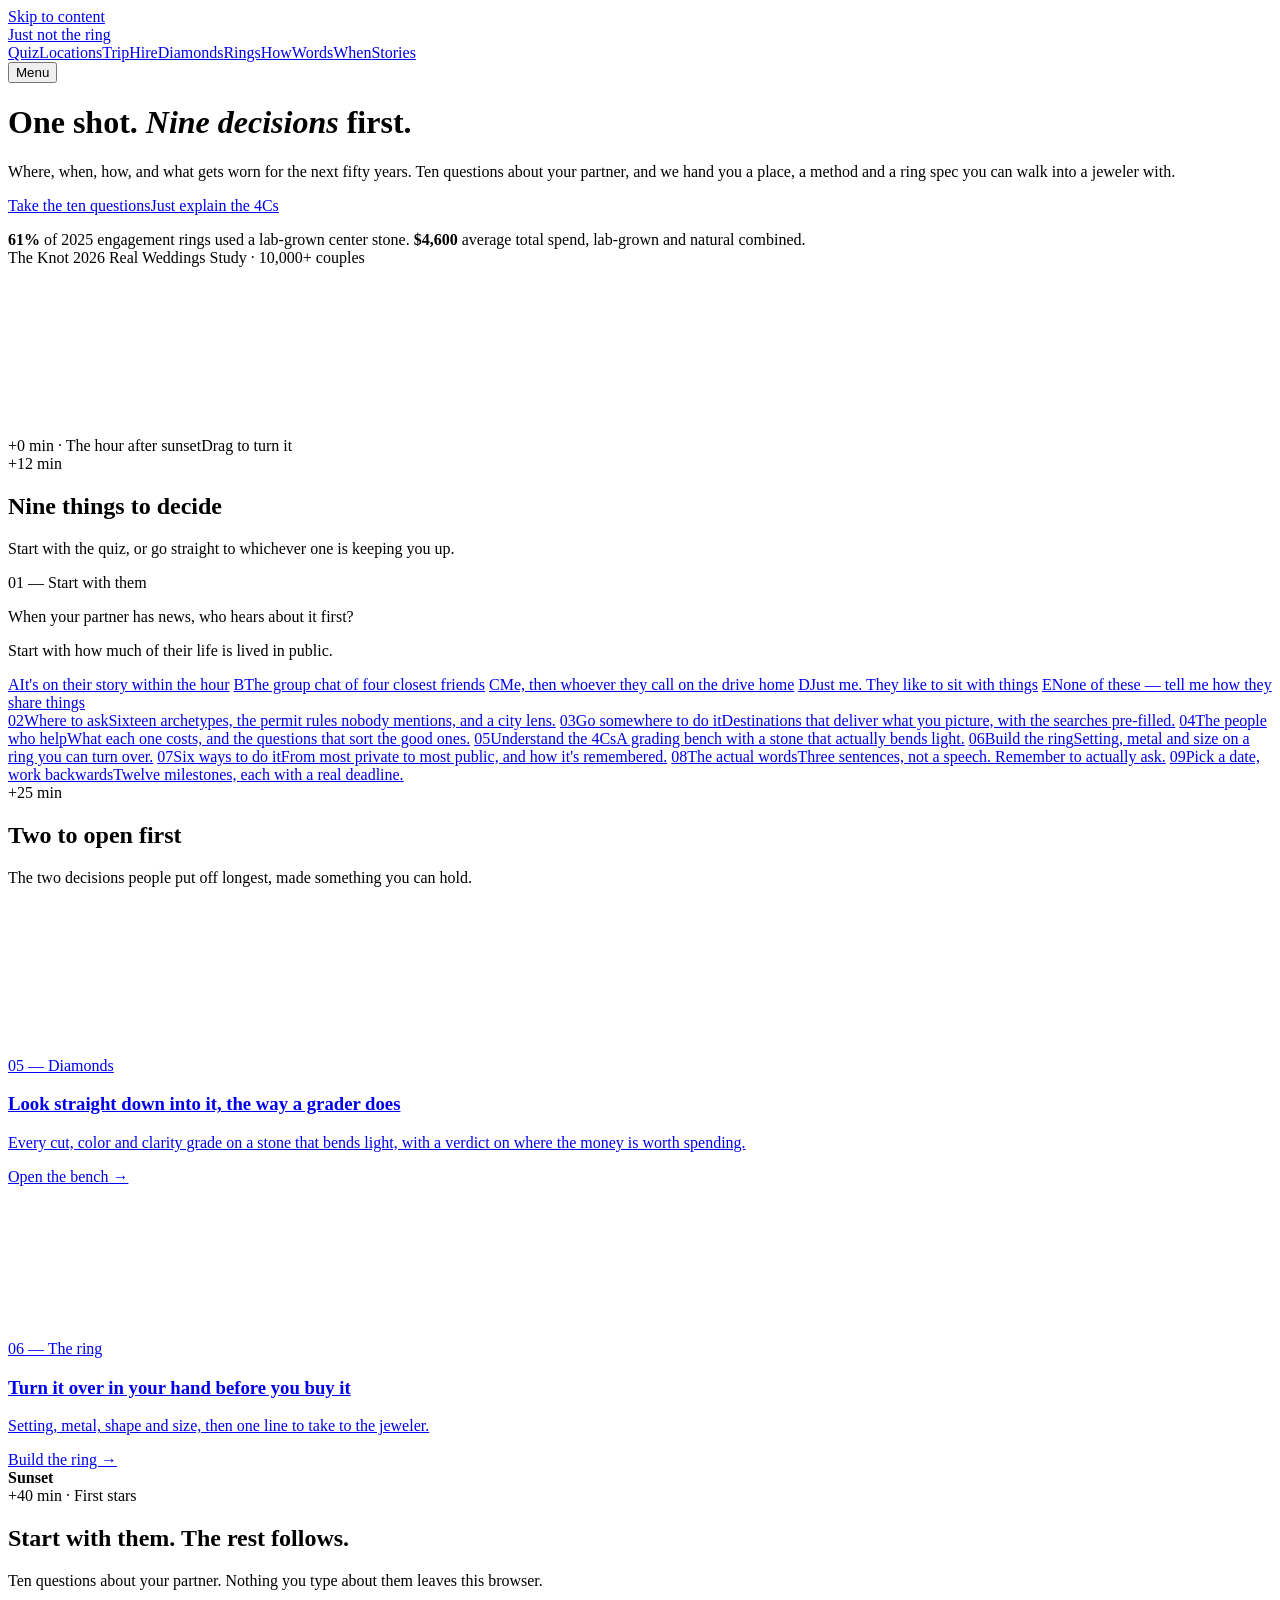
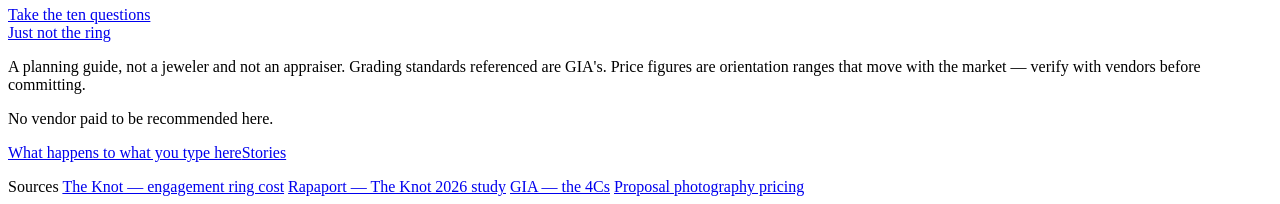
==== commit d4cbdf71: "Quiz result kept for the tab; home page on the reference strings; quiz buttons out of the bar and me" ====
--- a/public/index.html
+++ b/public/index.html
@@ -17,6 +17,10 @@
 @view-transition{navigation:auto}
 @media (prefers-reduced-motion:reduce){@view-transition{navigation:none}}
 </style>
+<noscript><style>
+/* Without script the menu button cannot open anything, so the bar shows its links instead. */
+.navl{display:flex!important}.menu-btn{display:none!important}.bar{flex-wrap:wrap}
+</style></noscript>
 <link rel="stylesheet" href="/assets/styles.css">
 <script>
 /* Old links keep working. The site used to be one page that routed on the part after the #:
@@ -41,22 +45,21 @@
   <div class="wrap bar">
     <a class="brand" href="/" aria-current="page">Just not the ring</a>
     <nav class="navl" aria-label="Sections"><a href="/quiz/">Quiz</a><a href="/locations/">Locations</a><a href="/trip/">Trip</a><a href="/hire/">Hire</a><a href="/diamonds/">Diamonds</a><a href="/rings/">Rings</a><a href="/how/">How</a><a href="/words/">Words</a><a href="/when/">When</a><a href="/stories/">Stories</a></nav>
-    <a class="btn primary navcta" href="/quiz/">Take the quiz</a>
     <button type="button" class="menu-btn" aria-expanded="false" aria-controls="menu"><span class="bars" aria-hidden="true"><i></i><i></i><i></i></span><span class="lbl">Menu</span></button>
   </div>
 </header>
 <div class="menu" id="menu" hidden>
   <nav class="wrap" aria-label="All sections">
     <ol><li><a href="/quiz/"><span class="n">01</span>The quiz</a></li><li><a href="/locations/"><span class="n">02</span>Locations</a></li><li><a href="/trip/"><span class="n">03</span>The trip</a></li><li><a href="/hire/"><span class="n">04</span>Who to hire</a></li><li><a href="/diamonds/"><span class="n">05</span>Diamonds</a></li><li><a href="/rings/"><span class="n">06</span>The ring</a></li><li><a href="/how/"><span class="n">07</span>How</a></li><li><a href="/words/"><span class="n">08</span>What to say</a></li><li><a href="/when/"><span class="n">09</span>When</a></li><li><a href="/stories/"><span class="n" aria-hidden="true"></span>Stories</a></li></ol>
-    <div class="menu-foot"><a class="btn primary" href="/quiz/">Take the ten questions</a><a href="/privacy/">What happens to what you type here</a></div>
+    <div class="menu-foot"><a href="/privacy/">What happens to what you type here</a></div>
   </nav>
 </div>
 <main id="main">
   <div class="wrap hero">
-    <h1 data-words>You have one shot, and about <em>nine decisions</em> to make first.</h1>
+    <h1 data-words>One shot. <em>Nine decisions</em> first.</h1>
     <div class="hero-grid">
       <div>
-        <p class="lede">Where, when, how, and what gets worn for the next fifty years. Answer ten questions about your partner — and tell us anything they've already said out loud — and we'll hand you a specific starting point: a place, a method, and a ring spec you can walk into a jeweler with.</p>
+        <p class="lede">Where, when, how, and what gets worn for the next fifty years. Ten questions about your partner, and we hand you a place, a method and a ring spec you can walk into a jeweler with.</p>
         <div class="ctas"><a class="btn primary" href="/quiz/">Take the ten questions</a><a class="btn ghost" href="/diamonds/">Just explain the 4Cs</a></div>
         <p class="src"><b data-count="61" data-suffix="%">61%</b> of 2025 engagement rings used a lab-grown center stone. <b data-count="4600" data-prefix="$">$4,600</b> average total spend, lab-grown and natural combined.<br>The Knot 2026 Real Weddings Study · 10,000+ couples</p>
       </div>
@@ -86,14 +89,14 @@
           <a class="q-opt q-other" href="/quiz/" data-q1="4"><span class="q-key">E</span>None of these — tell me how they share things</a>
         </div>
       </div>
-      <a class="tile tilt" href="/locations/"><span class="num">02</span><span class="tt">Where to ask</span><span class="td">Sixteen archetypes that cover nearly every proposal spot — the quiz picks from all of them — plus the permit rules nobody mentions and a city lens that turns them into real searches near you.</span></a>
-      <a class="tile tilt" href="/trip/"><span class="num">03</span><span class="tt">Go somewhere to do it</span><span class="td">Describe what you picture and get destinations that actually deliver it, whether your dates are right for the season, flight and hotel searches already filled in, and the email that gets a yes from the venue.</span></a>
-      <a class="tile tilt" href="/hire/"><span class="num">04</span><span class="tt">The people who help</span><span class="td">Photographers, picnic setups, flowers, musicians, drones. What each one costs, the questions that separate the good ones from the rest, and searches that find them near you.</span></a>
-      <a class="tile tilt" href="/diamonds/"><span class="num">05</span><span class="tt">Understand the 4Cs</span><span class="td">An interactive grading bench. Click through every cut, color and clarity grade and watch a real stone change — with a verdict on each about where money is worth spending.</span></a>
-      <a class="tile tilt" href="/rings/"><span class="num">06</span><span class="tt">Setting, metal, size, budget</span><span class="td">The stone gets the attention and the setting does the work. Match the ring to their actual hands, get the size without asking, and see what a number really buys.</span></a>
-      <a class="tile tilt" href="/how/"><span class="num">07</span><span class="tt">Six ways to do it</span><span class="td">Six ways to ask, ordered from most private to most public, and six ways it can be remembered — which is a separate decision from the one most people fold it into. Plus the logistics for the hour before.</span></a>
-      <a class="tile tilt" href="/words/"><span class="num">08</span><span class="tt">The actual words</span><span class="td">Three sentences, not a speech. The shape that works, the five ways it goes sideways, and the mistake nearly everyone makes — forgetting to actually ask.</span></a>
-      <a class="tile tilt" href="/when/"><span class="num">09</span><span class="tt">Pick a date, work backwards</span><span class="td">Most of what goes wrong is a lead time somebody didn't know about. Enter a target date and get the twelve milestones that have to happen, each with a real deadline.</span></a>
+      <a class="tile tilt" href="/locations/"><span class="num">02</span><span class="tt">Where to ask</span><span class="td">Sixteen archetypes, the permit rules nobody mentions, and a city lens.</span></a>
+      <a class="tile tilt" href="/trip/"><span class="num">03</span><span class="tt">Go somewhere to do it</span><span class="td">Destinations that deliver what you picture, with the searches pre-filled.</span></a>
+      <a class="tile tilt" href="/hire/"><span class="num">04</span><span class="tt">The people who help</span><span class="td">What each one costs, and the questions that sort the good ones.</span></a>
+      <a class="tile tilt" href="/diamonds/"><span class="num">05</span><span class="tt">Understand the 4Cs</span><span class="td">A grading bench with a stone that actually bends light.</span></a>
+      <a class="tile tilt" href="/rings/"><span class="num">06</span><span class="tt">Build the ring</span><span class="td">Setting, metal and size on a ring you can turn over.</span></a>
+      <a class="tile tilt" href="/how/"><span class="num">07</span><span class="tt">Six ways to do it</span><span class="td">From most private to most public, and how it's remembered.</span></a>
+      <a class="tile tilt" href="/words/"><span class="num">08</span><span class="tt">The actual words</span><span class="td">Three sentences, not a speech. Remember to actually ask.</span></a>
+      <a class="tile tilt" href="/when/"><span class="num">09</span><span class="tt">Pick a date, work backwards</span><span class="td">Twelve milestones, each with a real deadline.</span></a>
     </div>
   </section>
 
